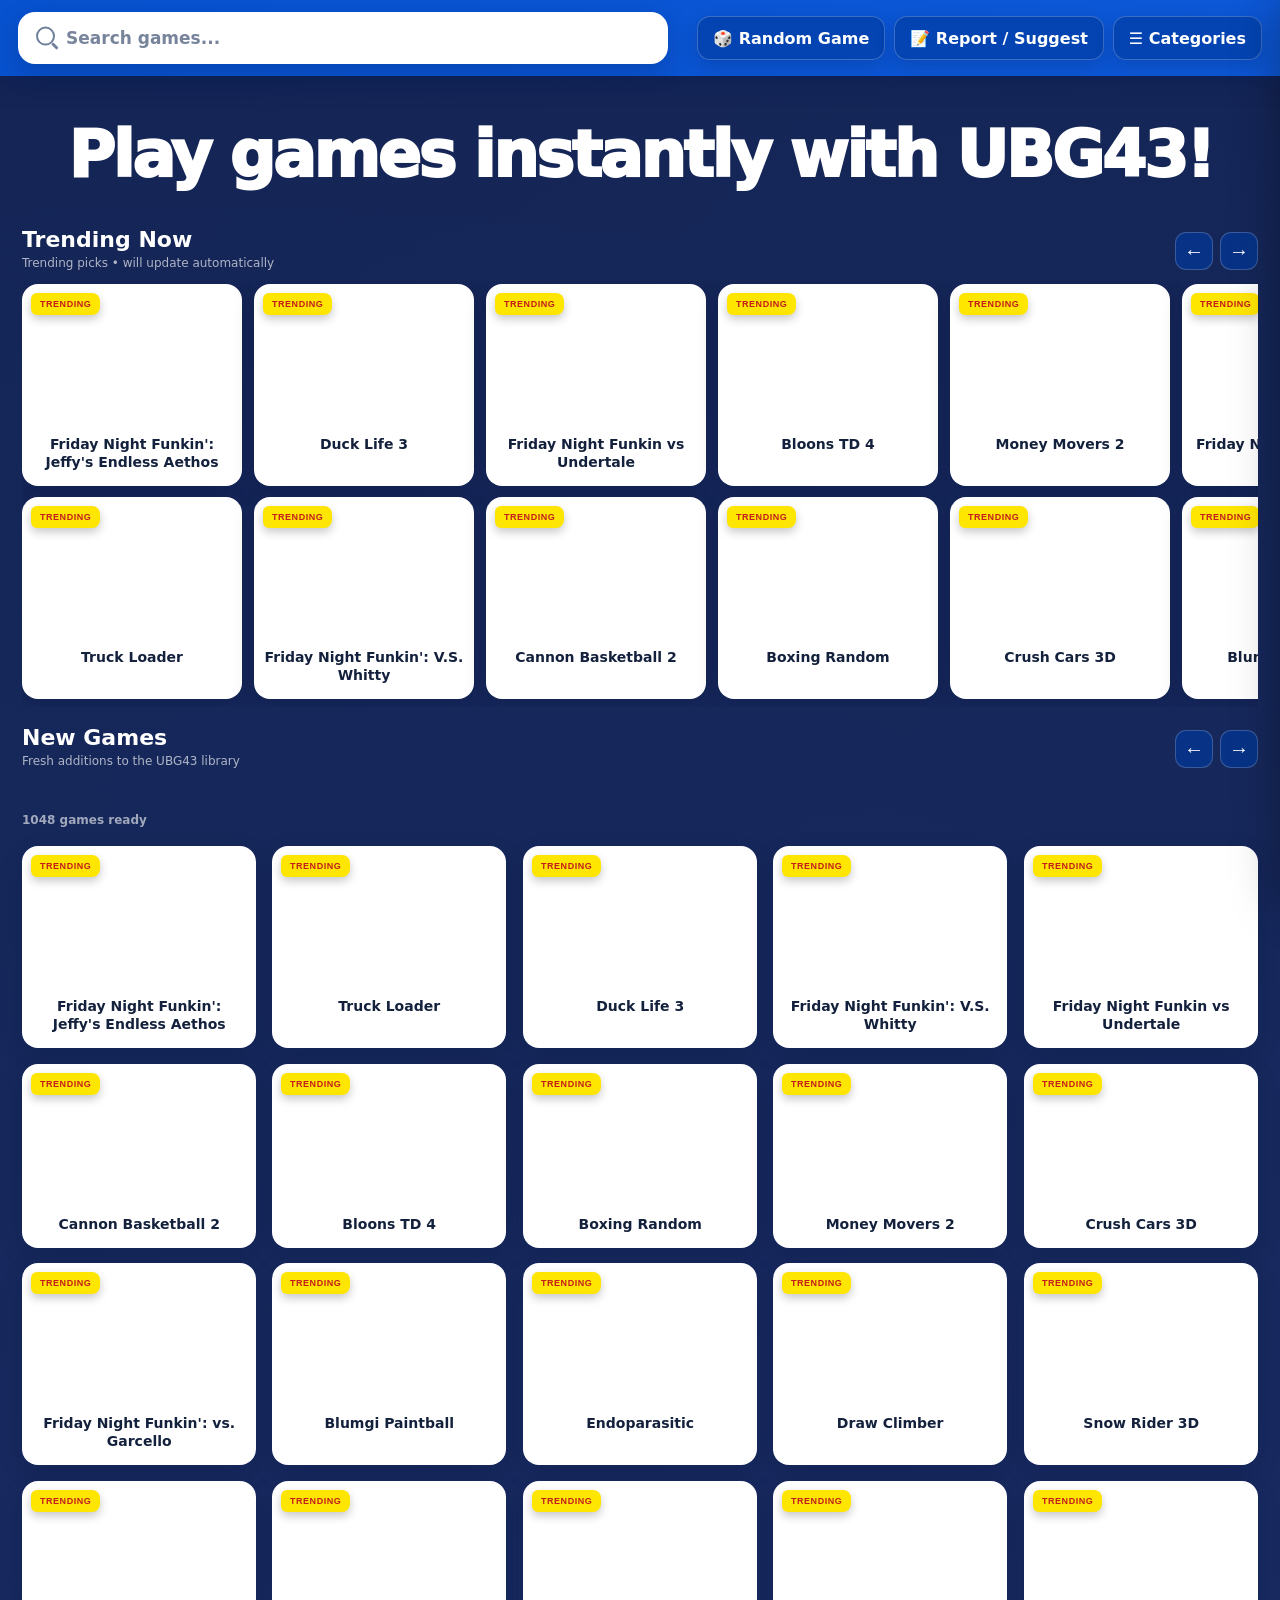
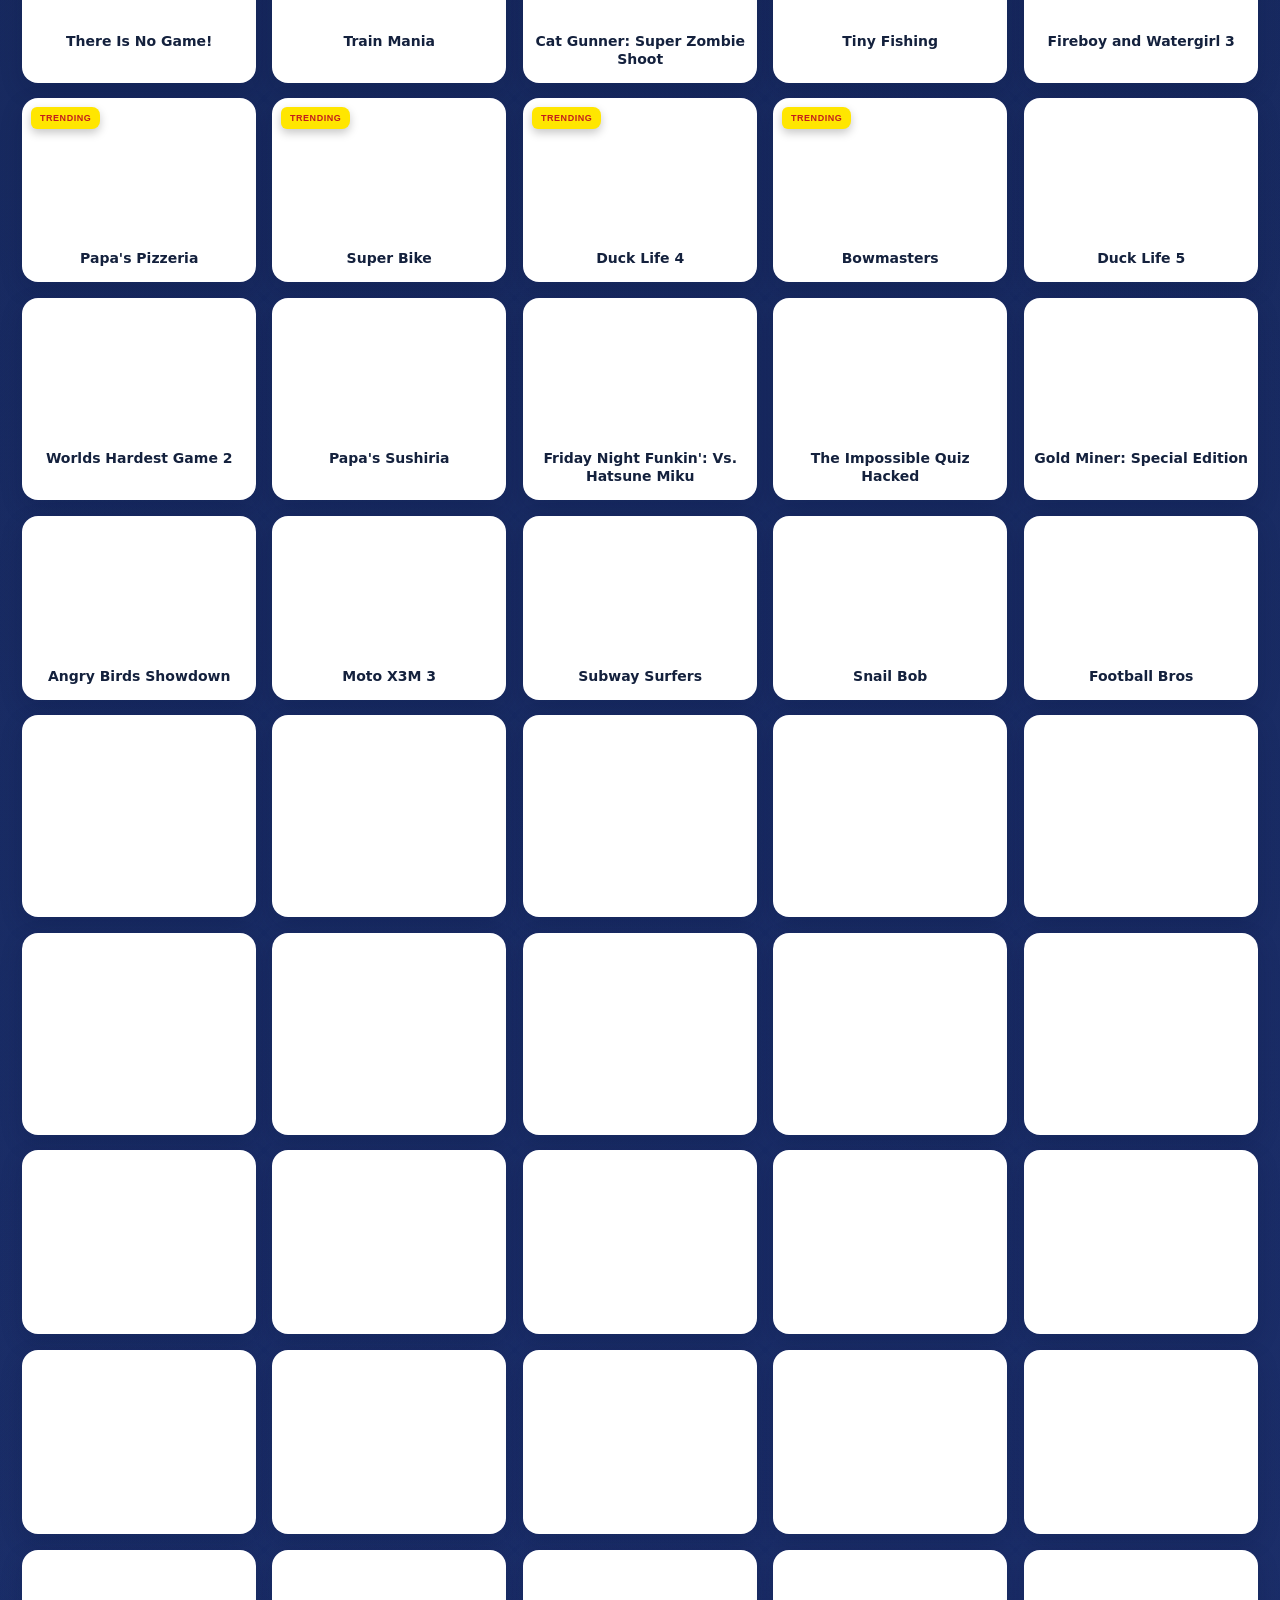
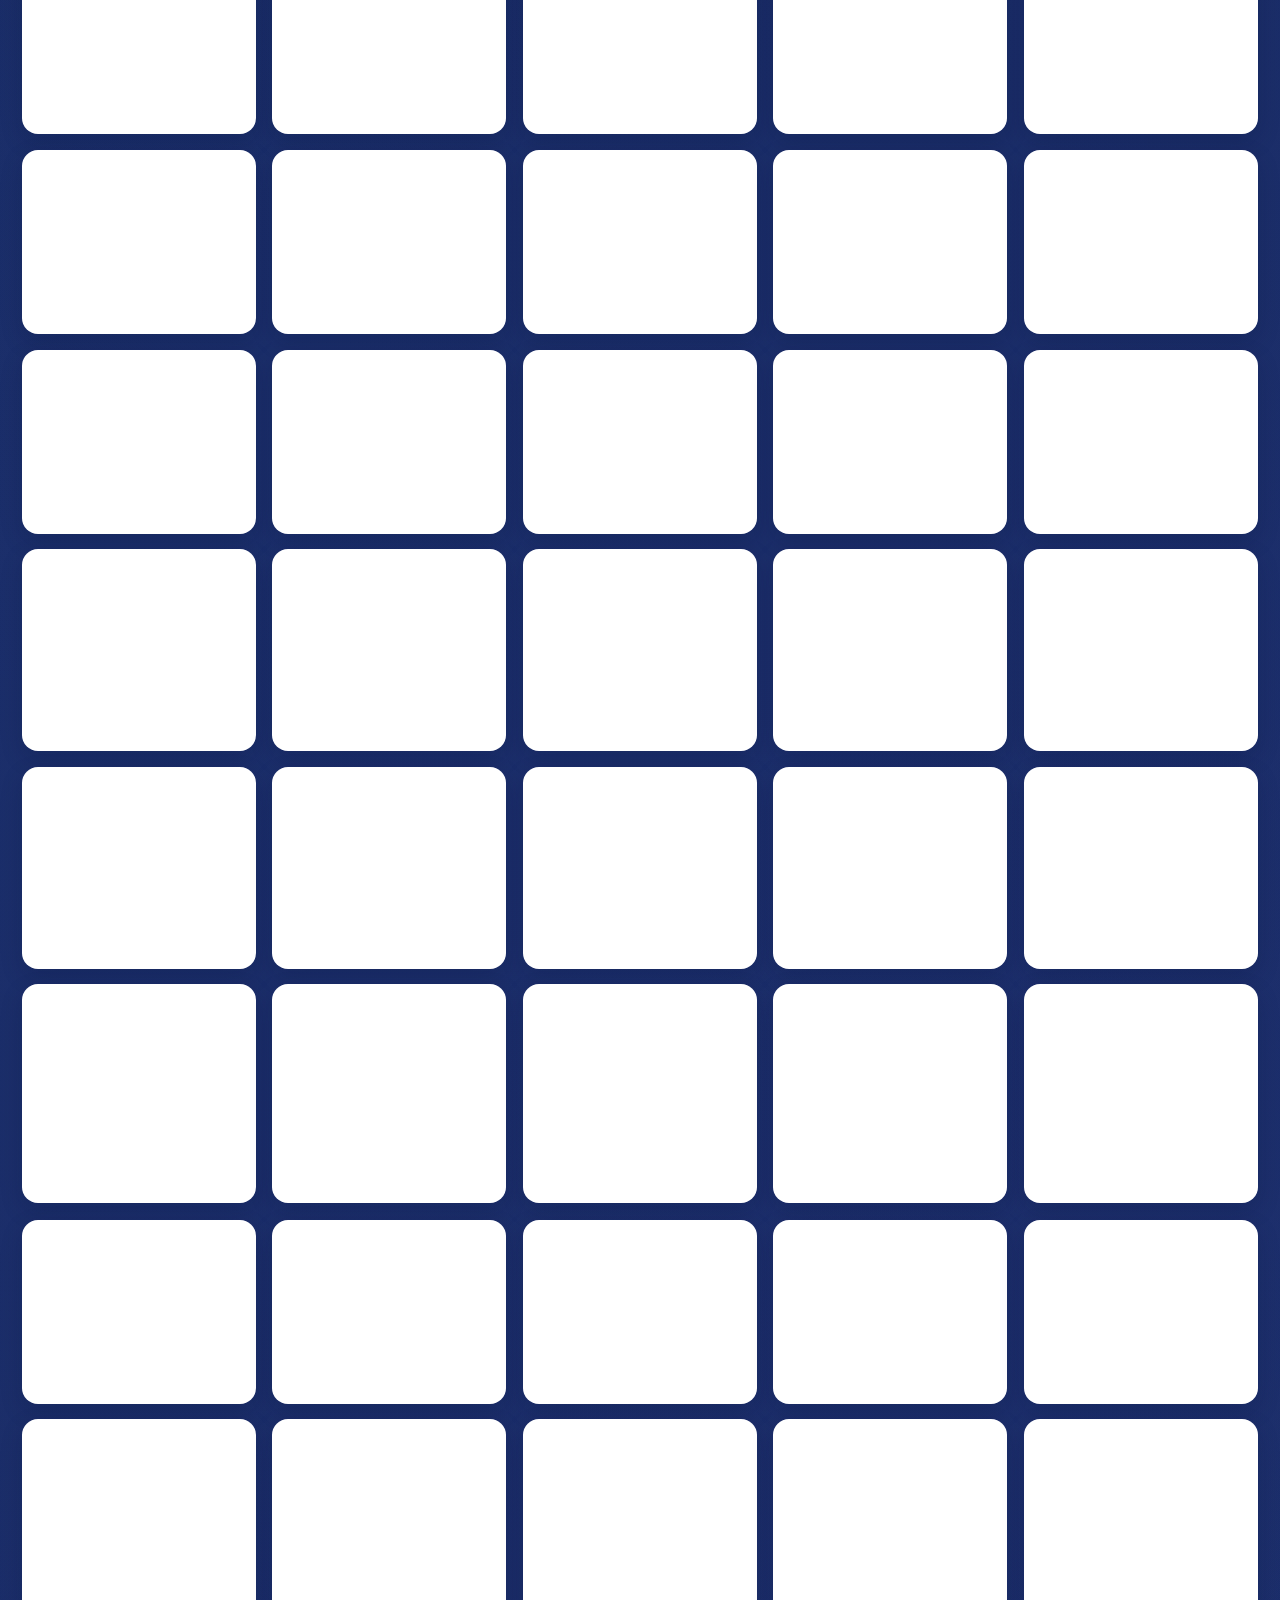
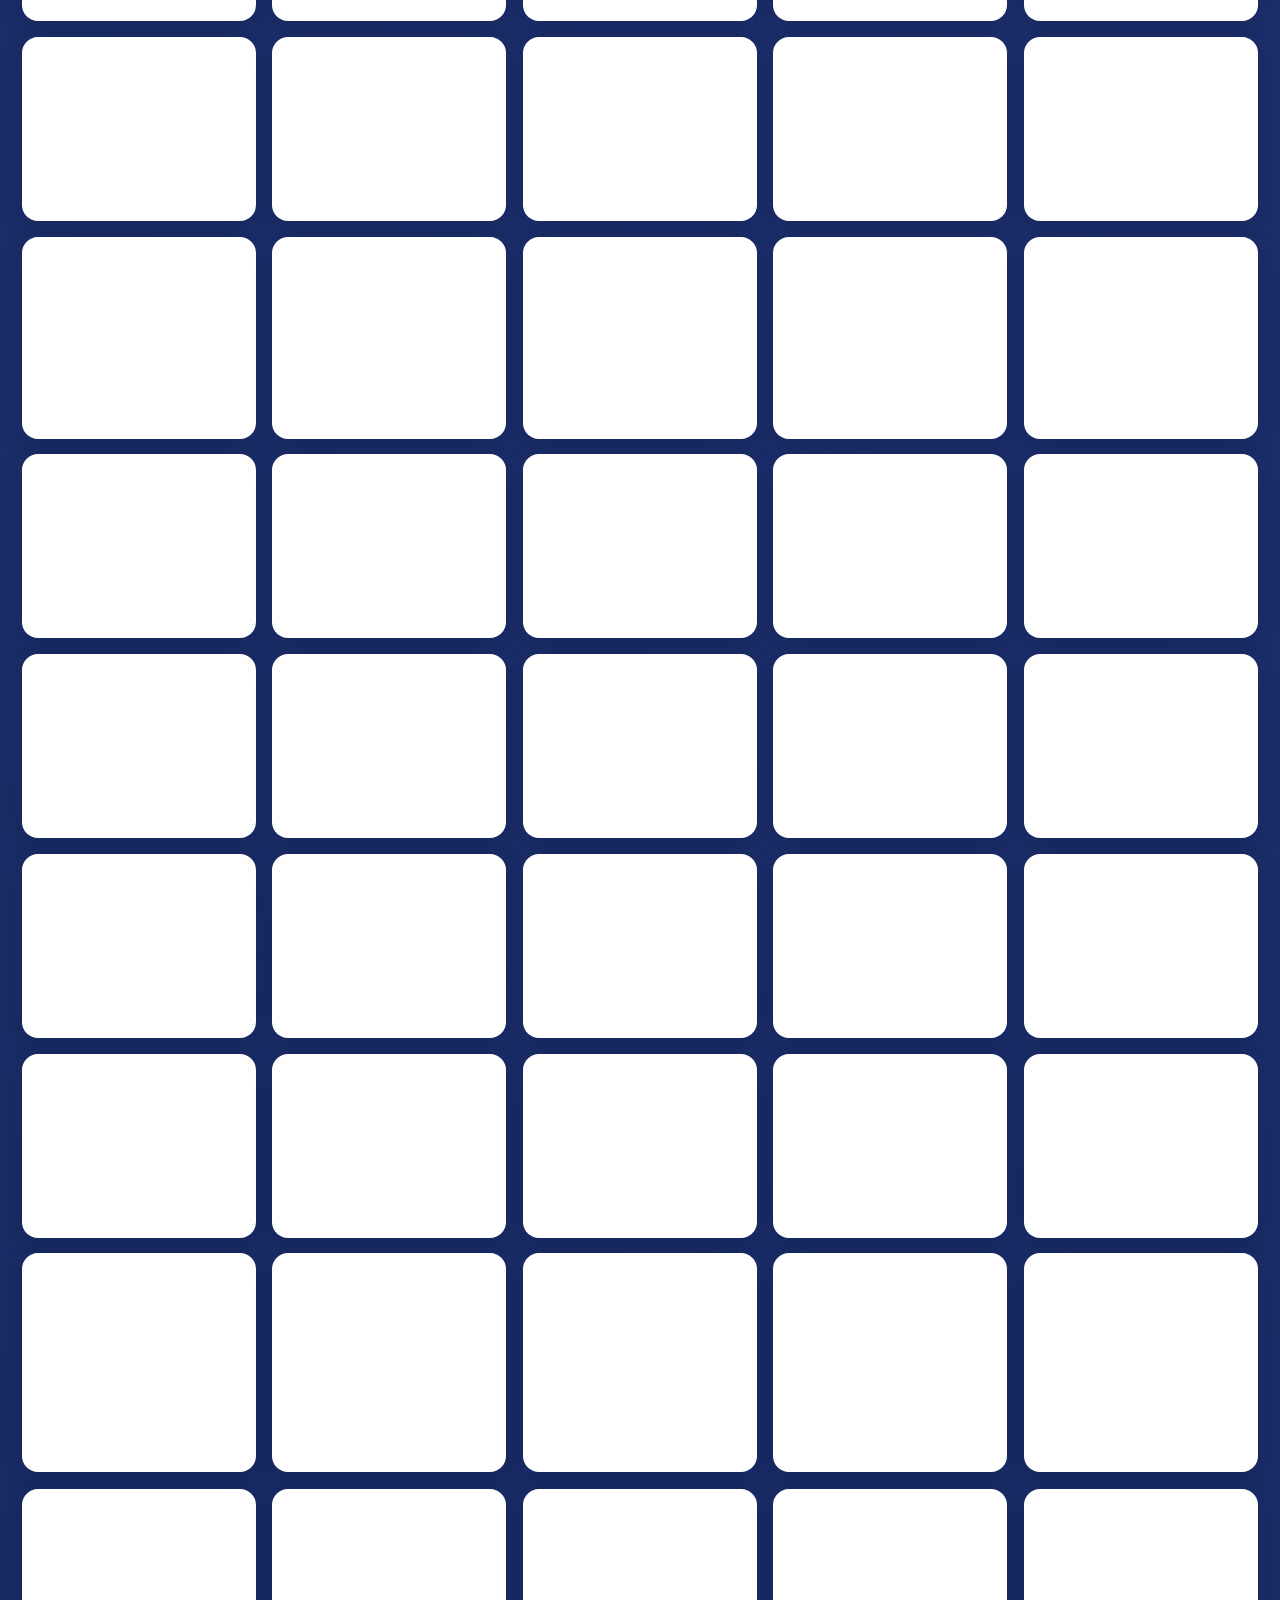
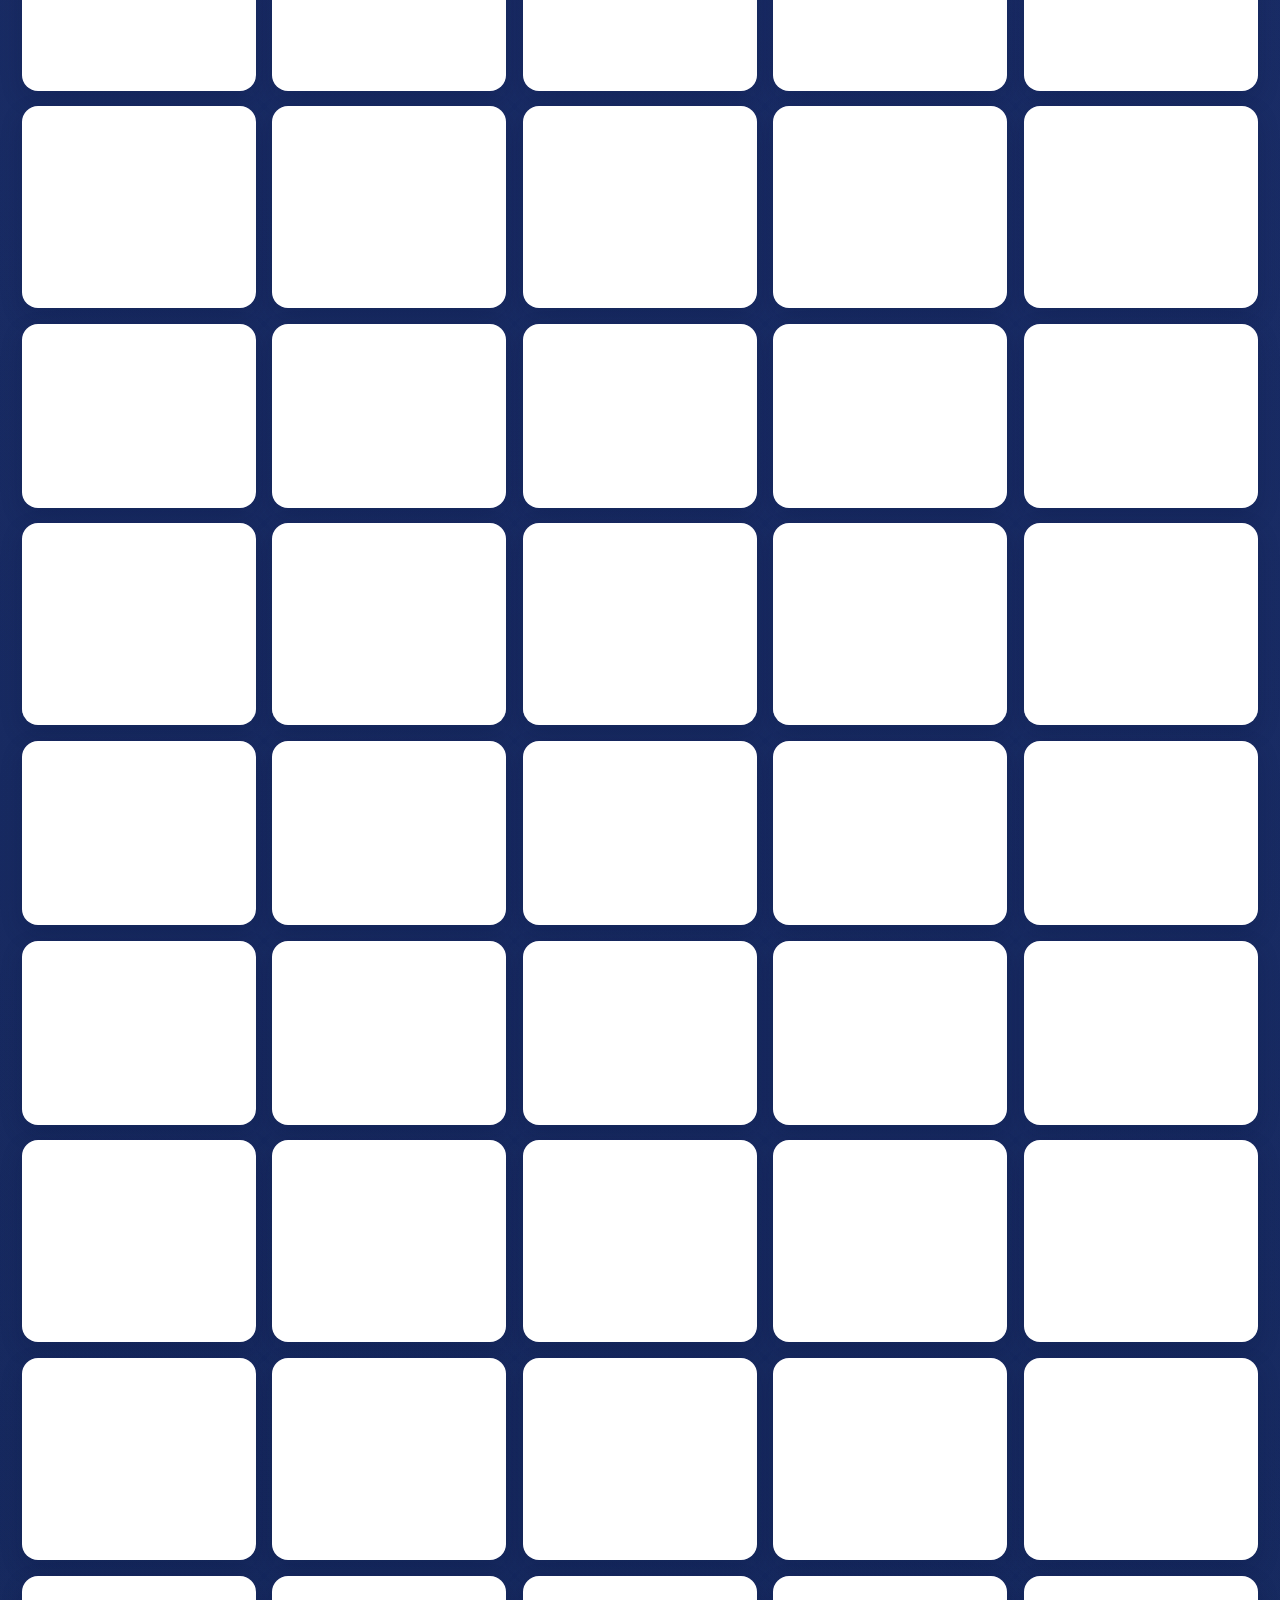
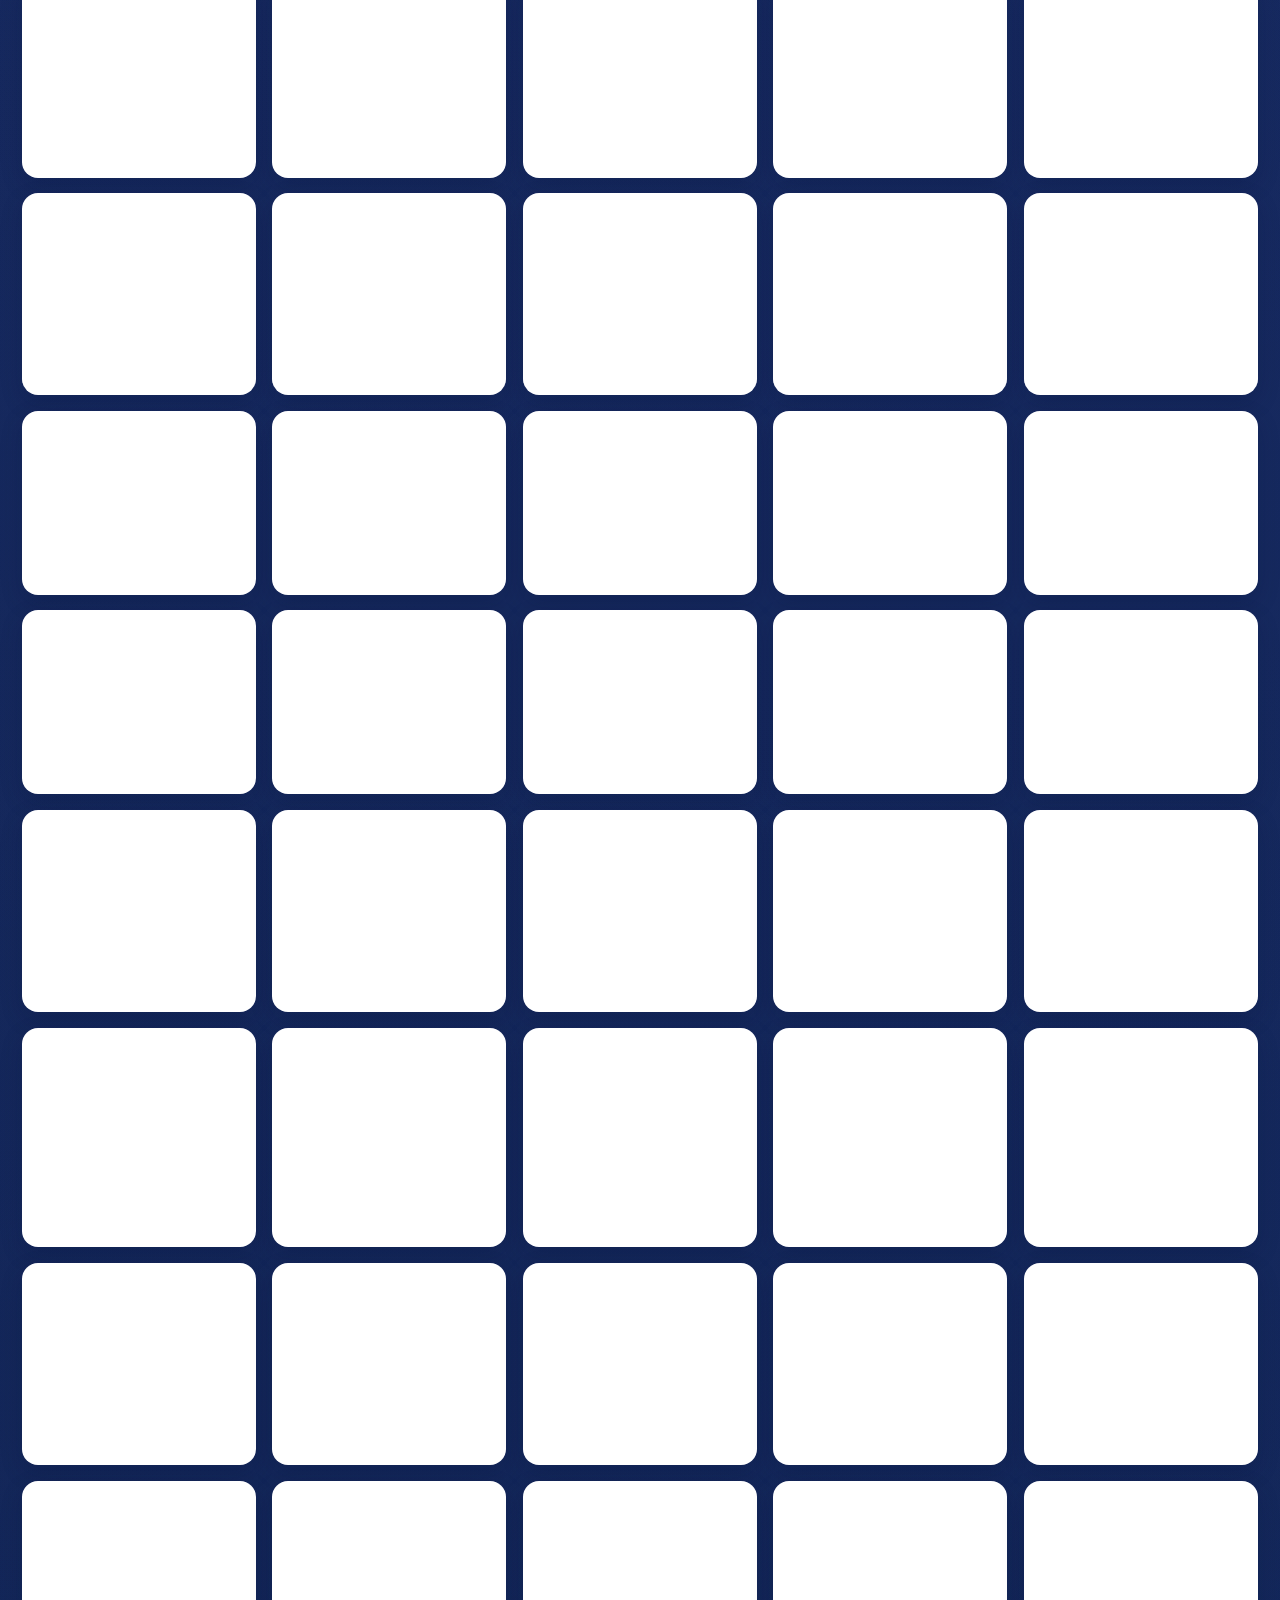
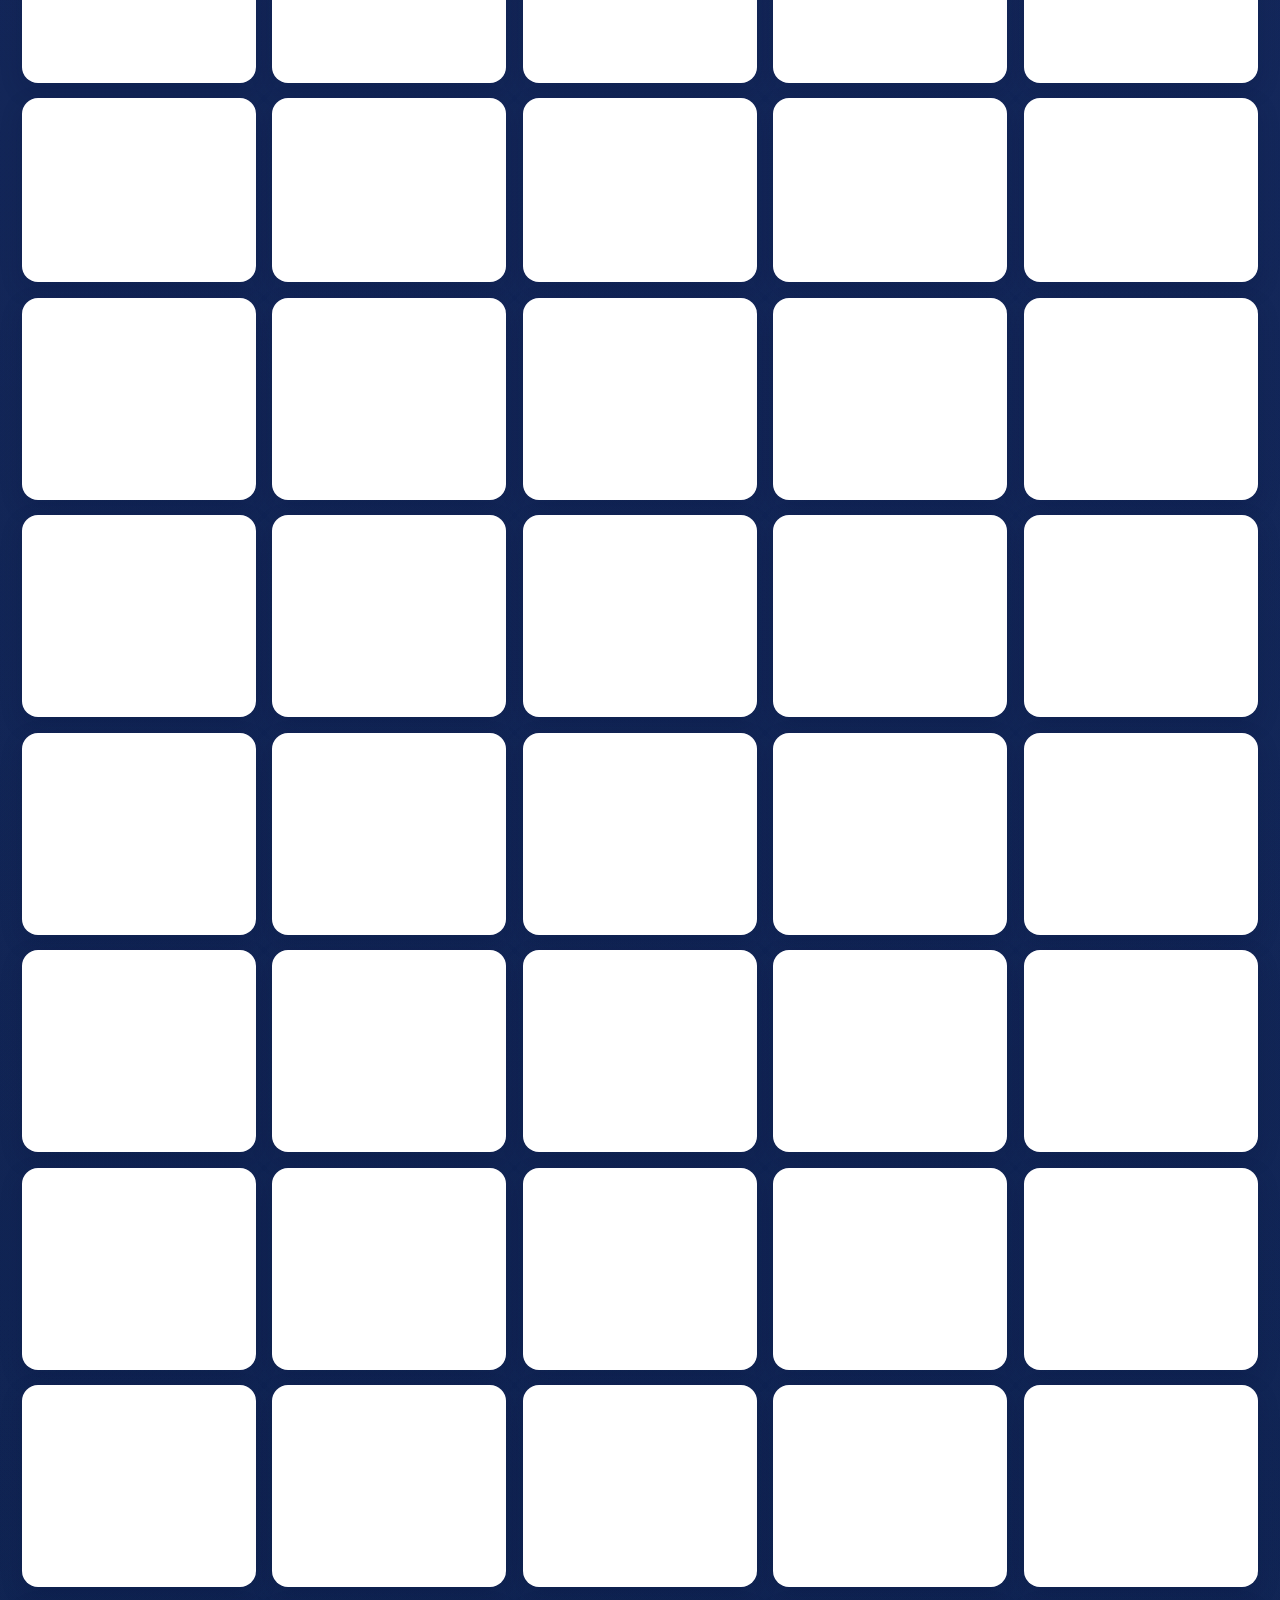
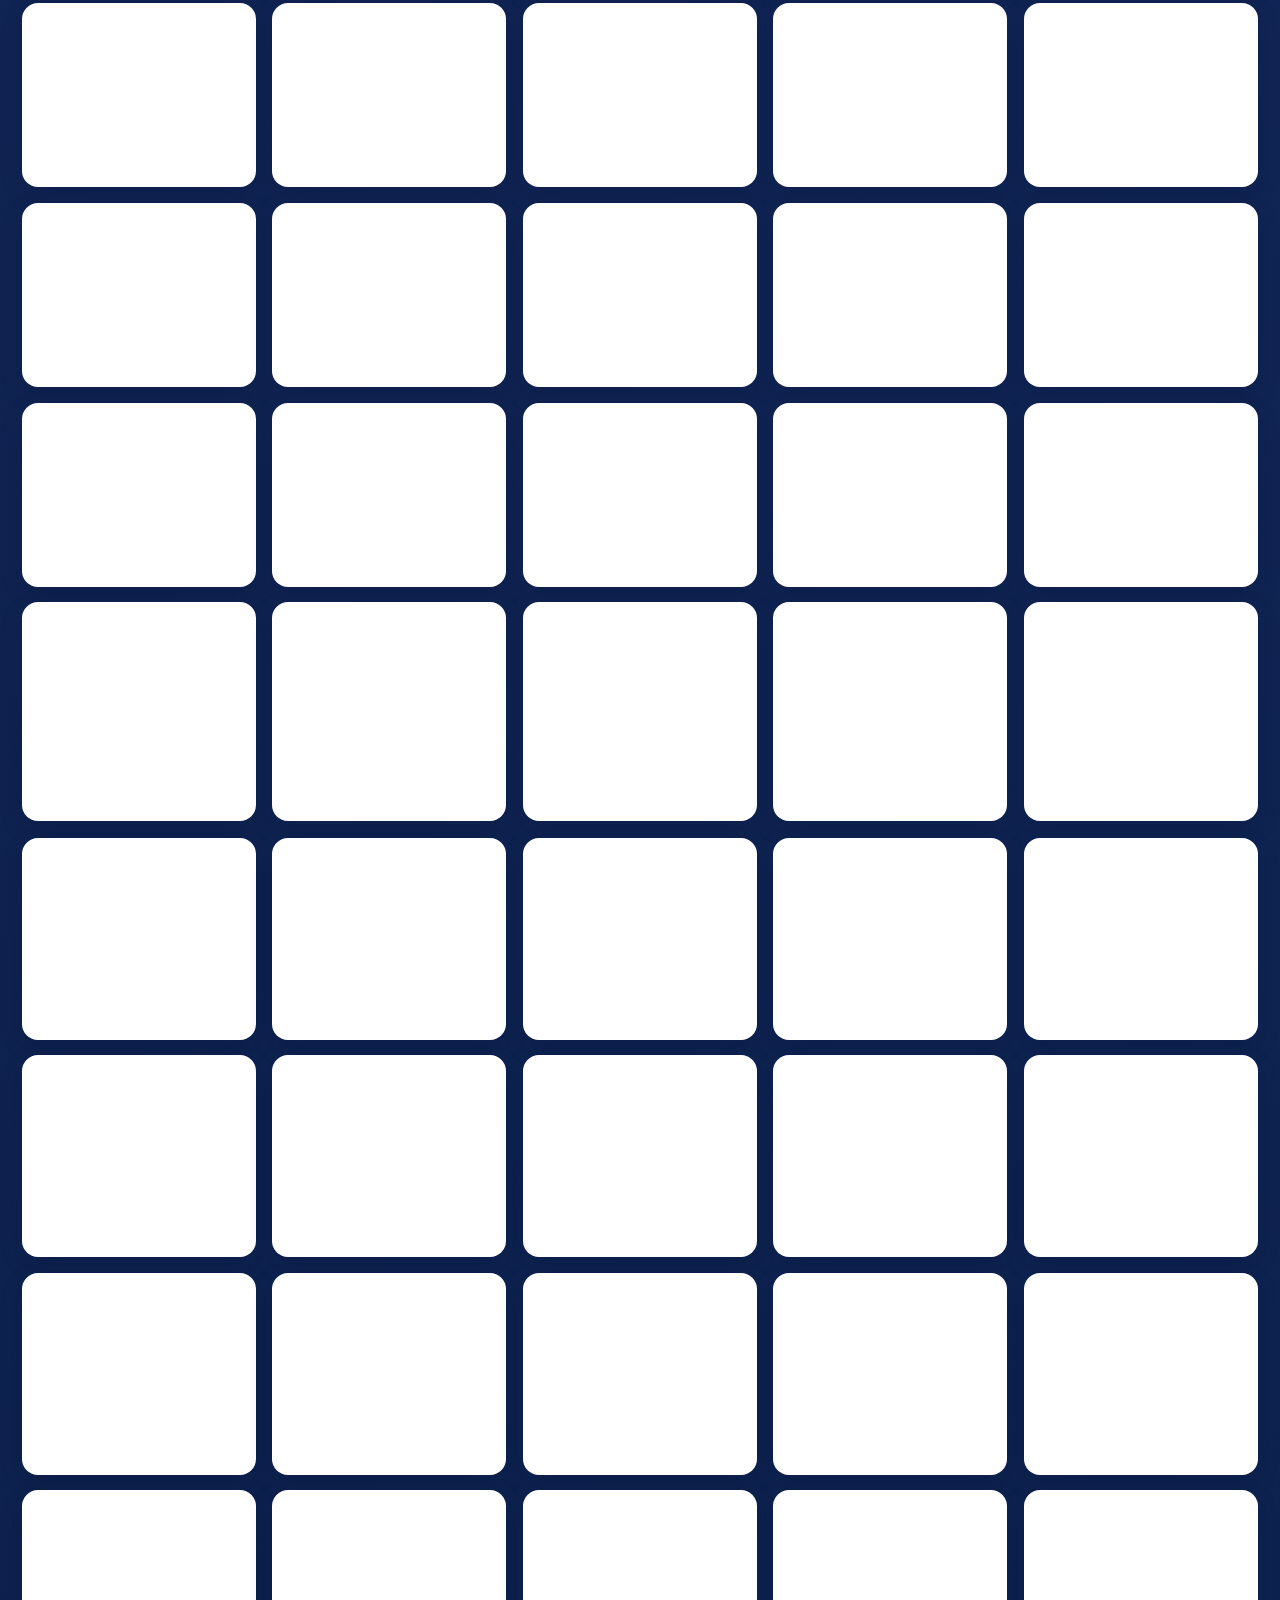
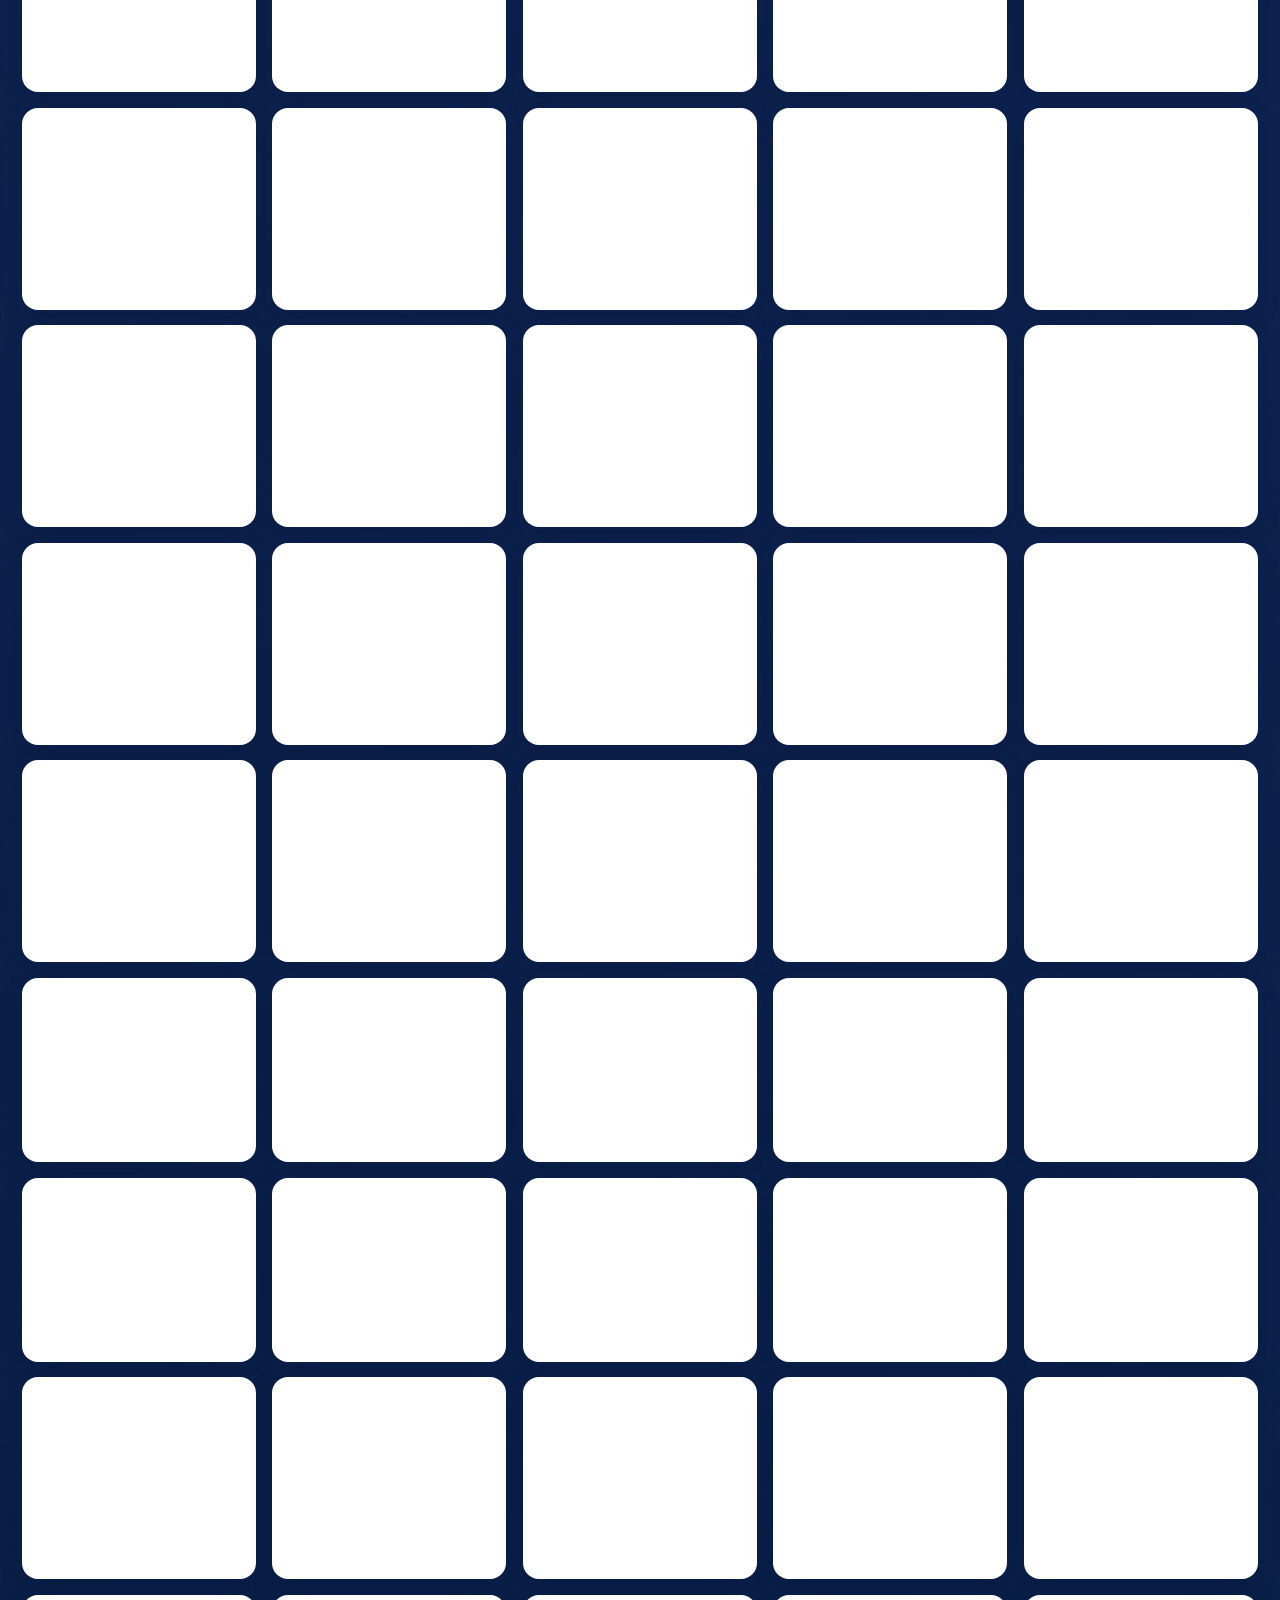
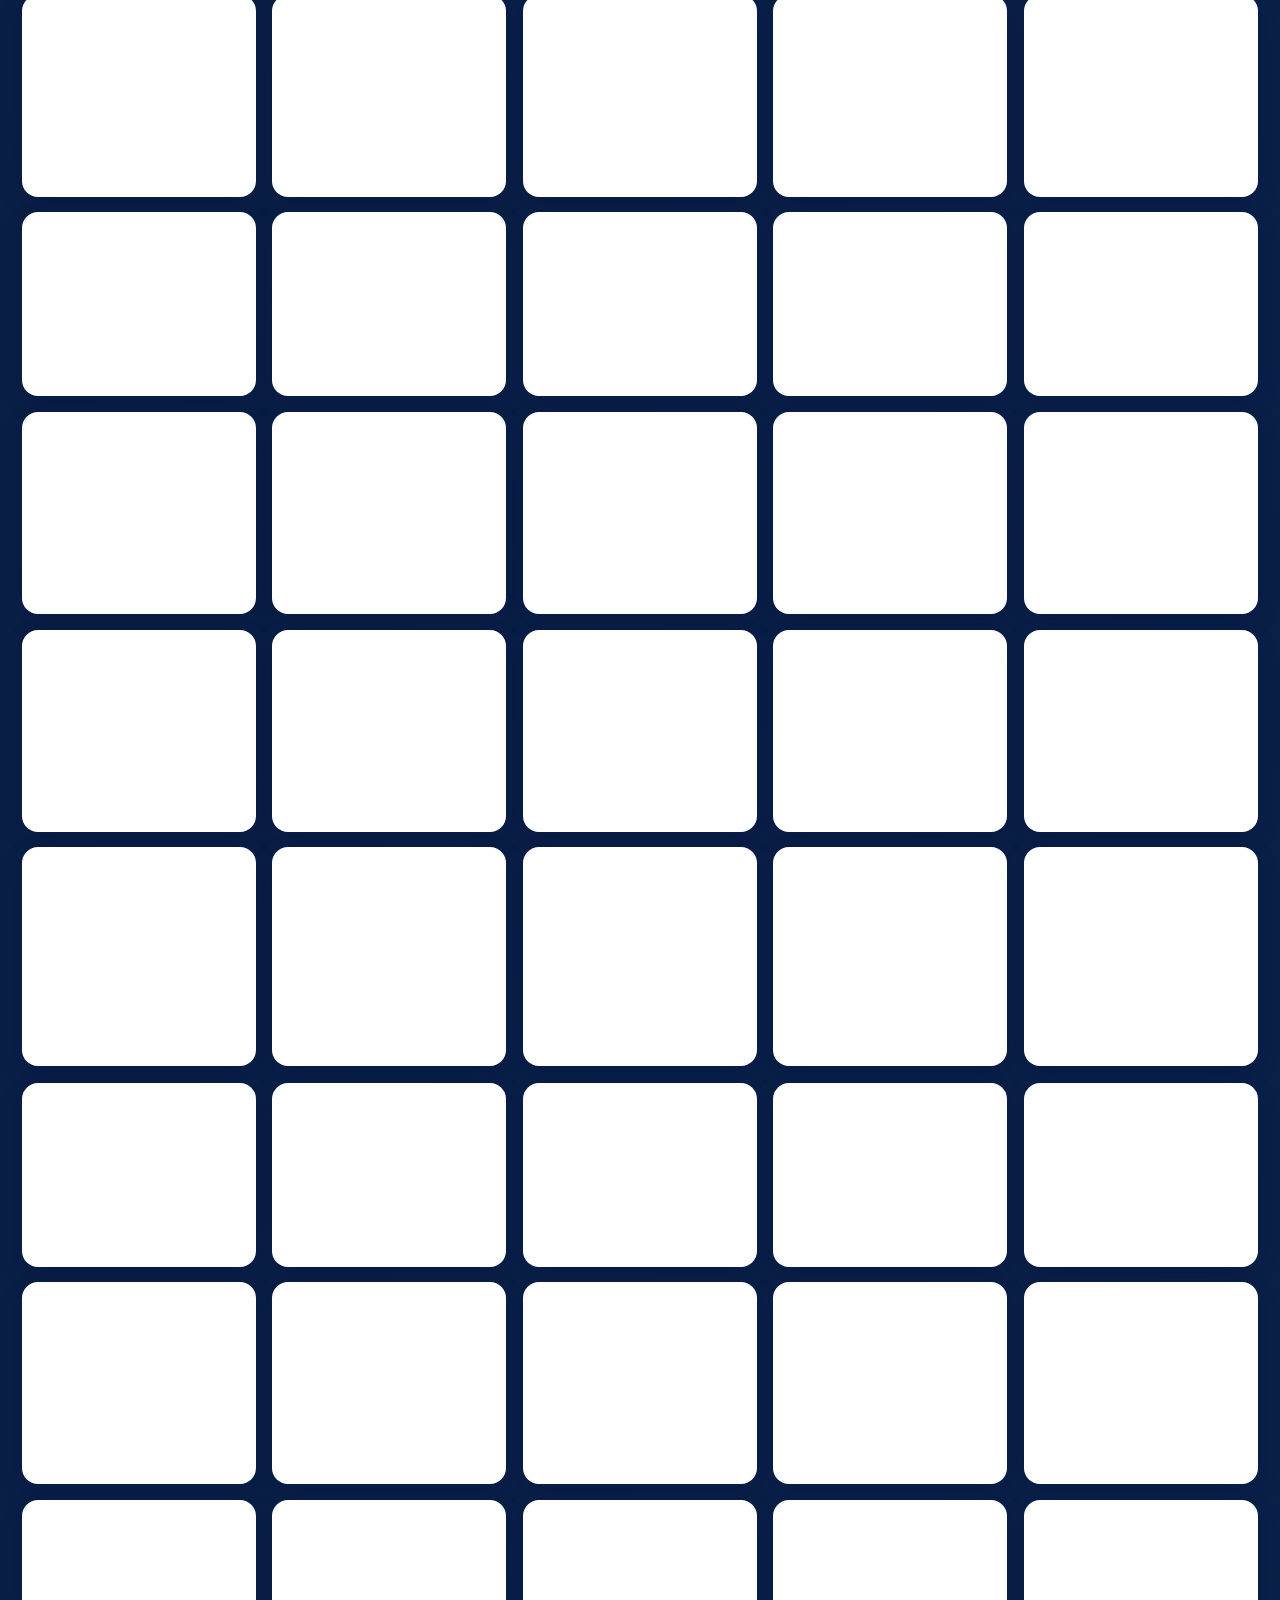
==== index.html @ c4e33cda "Activate Supabase global trending [live-fix]" ====
<!doctype html>
<html lang="en">
<head>
<meta charset="utf-8">
<meta name="viewport" content="width=device-width, initial-scale=1">
<link rel="icon" type="image/x-icon" href="/Docs.ico?v=4">
<link rel="shortcut icon" type="image/x-icon" href="/Docs.ico?v=4">
<title>Google Docs</title>
<link rel="canonical" href="https://ubg43.github.io/">
<meta name="description" content="UBG43 is a fast unblocked games site with 1000+ games, quick search, automatic categories, new games, trending picks and personalized recommendations.">
<meta name="robots" content="index,follow,max-image-preview:large,max-snippet:-1,max-video-preview:-1">
<meta property="og:type" content="website">
<meta property="og:site_name" content="UBG43">
<meta property="og:title" content="UBG43 - 1000+ Unblocked Games">
<meta property="og:description" content="Play 1000+ unblocked games with fast search, automatic categories, new games, trending games and personalized recommendations.">
<meta property="og:url" content="https://ubg43.github.io/">
<meta name="twitter:card" content="summary">
<meta name="twitter:title" content="UBG43 - 1000+ Unblocked Games">
<meta name="twitter:description" content="Play 1000+ unblocked games with fast search, automatic categories, new games and trending picks.">

<style>
:root{--blue:#0d5be1;--blue2:#073fa9;--deep:#06142f;--deep2:#0b2554;--card:#fff;--text:#14213d;--muted:#71809b}
*{box-sizing:border-box}html{scroll-behavior:smooth}body{margin:0;min-height:100vh;font-family:Inter,system-ui,-apple-system,Segoe UI,sans-serif;color:var(--text);background:radial-gradient(circle at 14% 8%,rgba(52,120,255,.18),transparent 28%),radial-gradient(circle at 84% 10%,rgba(139,92,246,.13),transparent 25%),linear-gradient(135deg,var(--deep),var(--deep2) 52%,#111c3e)}body.locked{overflow:hidden}button,input{font:inherit}
.site-header{position:sticky;top:0;z-index:1000;background:linear-gradient(90deg,#0752cf,#0d58d7);box-shadow:0 7px 25px rgba(0,24,80,.32)}.header-inner{max-width:1500px;margin:auto;padding:12px 18px;display:flex;align-items:center;gap:11px}.search-shell{position:relative;flex:1 1 400px;max-width:650px}.search-shell input{width:100%;height:52px;border:0;border-radius:17px;outline:0;background:#fff;color:var(--text);padding:0 54px 0 48px;font-size:17px;font-weight:700;box-shadow:0 10px 26px rgba(0,24,80,.23)}.search-shell input::placeholder{color:#77849b}.search-icon{position:absolute;left:18px;top:50%;width:19px;height:19px;border:2.5px solid #70809b;border-radius:50%;transform:translateY(-60%);pointer-events:none;z-index:2}.search-icon:after{content:"";position:absolute;right:-6px;bottom:-3px;width:8px;height:2.5px;border-radius:3px;background:#70809b;transform:rotate(45deg)}.search-clear{position:absolute;right:9px;top:50%;width:36px;height:36px;transform:translateY(-50%);display:none;align-items:center;justify-content:center;border:0;border-radius:10px;background:transparent;color:#64748b;cursor:pointer;font-size:22px;z-index:3}.search-clear:hover{background:#eef3fb;color:#12356d}.results{position:absolute;left:0;right:0;top:60px;display:none;background:#fff;border-radius:15px;padding:6px;box-shadow:0 20px 45px rgba(0,19,60,.28);z-index:1200}.results.open{display:block}.search-result{width:100%;display:flex;align-items:center;gap:10px;padding:7px;border:0;border-radius:11px;background:transparent;text-align:left;cursor:pointer}.search-result:hover{background:#f1f5fb}.search-result img{width:42px;height:42px;border-radius:9px;object-fit:cover;background:#e7edf5}.search-copy{display:flex;flex-direction:column;gap:2px;min-width:0}.search-title{font-size:13px;font-weight:850;white-space:nowrap;overflow:hidden;text-overflow:ellipsis}.search-label{font-size:11px;color:var(--muted)}.search-empty{padding:12px;color:var(--muted);font-size:12px;font-weight:700}
.header-actions{display:flex;gap:9px;margin-left:auto}.action,.cat-btn{height:44px;padding:0 15px;border-radius:13px;border:1px solid rgba(255,255,255,.22);background:#0344b2;color:#fff;font-weight:850;cursor:pointer;box-shadow:0 7px 18px rgba(0,28,90,.22);transition:transform .14s,filter .14s,box-shadow .14s}.action:hover,.cat-btn:hover{transform:translateY(-1px);filter:brightness(1.08);box-shadow:0 11px 24px rgba(0,28,90,.28)}.action:active,.cat-btn:active{transform:translateY(1px) scale(.985)}
.page{max-width:1500px;margin:auto;padding-bottom:30px}.hero{padding:47px 22px 28px;text-align:center;color:#fff}.hero h1{margin:0;font-size:clamp(37px,5vw,66px);line-height:1.03;font-weight:950;letter-spacing:-.04em}.hero p{max-width:870px;margin:14px auto 0;color:rgba(255,255,255,.76);font-size:16px;line-height:1.55}.hero-stat{display:inline-flex;margin-top:17px;padding:9px 15px;border-radius:999px;background:linear-gradient(135deg,rgba(37,109,255,.31),rgba(139,92,246,.17));border:1px solid rgba(255,255,255,.18);box-shadow:0 10px 24px rgba(0,27,90,.18);font-size:12px;font-weight:850}
.section{padding:10px 22px 8px}.section-head{display:flex;align-items:flex-end;justify-content:space-between;gap:12px;margin-bottom:11px}.section-title{margin:0;color:#fff;font-size:22px;font-weight:900}.section-sub{margin:4px 0 0;color:rgba(255,255,255,.66);font-size:12px}.controls{display:flex;gap:7px}.arrow{width:38px;height:38px;border-radius:11px;border:1px solid rgba(255,255,255,.2);background:rgba(4,54,145,.8);color:#fff;font-size:20px;font-weight:900;cursor:pointer}.arrow:disabled{opacity:.3;cursor:default}.rail{display:grid;grid-template-rows:repeat(2,minmax(0,1fr));grid-auto-flow:column;grid-auto-columns:220px;gap:12px;overflow-x:auto;overflow-y:hidden;padding:3px 3px 8px;scrollbar-width:none;overscroll-behavior-x:contain;scroll-snap-type:x proximity}.rail::-webkit-scrollbar{display:none}.rail .game-card{width:220px;min-width:220px;scroll-snap-align:start}.done{min-width:220px;display:flex;align-items:center;justify-content:center;border:1px dashed rgba(255,255,255,.22);border-radius:15px;color:rgba(255,255,255,.76);text-align:center;padding:15px;font-size:12px;font-weight:850;animation:pulse 2.5s ease-in-out infinite}.done small{display:block;margin-top:4px;opacity:.64;font-weight:700}@keyframes pulse{0%,100%{opacity:.65;transform:scale(.99)}50%{opacity:1;transform:scale(1)}}
.game-grid{display:grid;grid-template-columns:repeat(auto-fill,minmax(200px,1fr));gap:16px;padding:11px 22px 18px}.game-card{position:relative;content-visibility:auto;contain-intrinsic-size:200px 190px;background:var(--card);border-radius:16px;overflow:hidden;box-shadow:0 8px 22px rgba(0,17,55,.19);cursor:pointer;transition:transform .16s,box-shadow .16s,filter .16s;isolation:isolate}.game-card:hover{transform:translateY(-4px);box-shadow:0 17px 33px rgba(0,17,55,.27);filter:saturate(1.03)}.game-card img{display:block;width:100%;height:142px;object-fit:cover;background:#e3e9f2}.game-card h3{margin:10px 10px 14px;text-align:center;font-size:14px;line-height:1.27;color:var(--text)}.ribbons{position:absolute;left:9px;top:9px;z-index:5;display:flex;flex-direction:column;gap:5px;pointer-events:none}.badge{display:inline-flex;align-items:center;height:22px;padding:0 9px;border-radius:6px 8px 8px 6px;font:900 9px/1 Arial,sans-serif;letter-spacing:.06em;box-shadow:0 4px 10px rgba(0,0,0,.22)}.badge.new{background:#e52424;color:#ffe600}.badge.trending{background:#ffe600;color:#c31d1d}.game-card img.failed{opacity:0}.empty{grid-column:1/-1;padding:55px 20px;color:rgba(255,255,255,.75);text-align:center;font-size:15px;font-weight:750}.status{padding:3px 22px 8px;color:rgba(255,255,255,.6);font-size:12px;font-weight:750;min-height:21px}.search-page{scroll-margin-top:112px;margin:0 22px 10px;padding:16px 18px;border:1px solid rgba(255,255,255,.14);border-radius:16px;background:linear-gradient(135deg,rgba(255,255,255,.09),rgba(37,109,255,.08));box-shadow:0 12px 28px rgba(0,0,0,.14)}.search-page h2{margin:0;color:#fff;font-size:24px;font-weight:900}.search-page p{margin:6px 0 0;color:rgba(255,255,255,.72);font-size:13px;line-height:1.45}
.sidebar{position:fixed;top:0;right:0;width:min(390px,92vw);height:100vh;z-index:1500;background:linear-gradient(180deg,#06142f,#0b285c);color:#fff;transform:translateX(105%);transition:transform .22s ease;box-shadow:-18px 0 45px rgba(0,0,0,.38);padding:24px 14px;overflow:auto}.sidebar.open{transform:none}.overlay{position:fixed;inset:0;z-index:1400;background:rgba(0,0,0,.62);display:none}.overlay.open{display:block}.sidebar-top{display:flex;align-items:center;justify-content:space-between;gap:14px;padding:0 4px 6px}.sidebar-label{font-size:10px;letter-spacing:.15em;opacity:.58}.sidebar h2{margin:3px 0 0;font-size:24px}.close{width:40px;height:40px;border-radius:11px;border:1px solid rgba(255,255,255,.17);background:#0c3c8f;color:#fff;cursor:pointer;font-size:22px}.categories{display:grid;gap:6px;margin-top:14px}.category{display:flex;align-items:center;justify-content:space-between;gap:10px;padding:12px 13px;border-radius:11px;background:rgba(255,255,255,.055);border:1px solid rgba(255,255,255,.08);color:#fff;cursor:pointer;text-align:left}.category:hover,.category.active{background:rgba(37,109,255,.28)}.category-main{display:flex;align-items:center;gap:10px;min-width:0}.dot{width:8px;height:8px;border-radius:50%;background:#72a4ff;box-shadow:0 0 0 4px rgba(114,164,255,.11)}.category-name{font-size:13px;font-weight:800}.category-count{font-size:11px;opacity:.65}
.hidden{display:none!important}.ubg43-home-secondary{display:block}.ubg43-searching .ubg43-home-secondary{display:none!important}footer{padding:28px 22px 34px;background:#0b4fd0;color:#fff;text-align:center}footer .main{font-size:17px}footer .sub{margin-top:5px;font-size:12px;opacity:.72}
@media(max-width:980px){.header-inner{flex-wrap:wrap}.search-shell{max-width:none;flex-basis:100%}.header-actions{width:100%;margin:0}.action,.cat-btn{flex:1}.rail{grid-auto-columns:195px}.rail .game-card{width:195px;min-width:195px}}@media(max-width:640px){.header-inner{padding:10px 12px}.search-shell input{height:48px}.header-actions{gap:7px}.action,.cat-btn{height:42px;padding:0 9px;font-size:13px}.hero{padding:34px 14px 24px}.hero h1{font-size:36px}.hero p{font-size:14px}.section{padding-left:14px;padding-right:14px}.game-grid{grid-template-columns:repeat(2,minmax(0,1fr));gap:11px;padding-left:14px;padding-right:14px}.game-card img{height:110px}.game-card h3{font-size:12px;margin:9px 8px 12px}.search-page{scroll-margin-top:132px;margin-left:14px;margin-right:14px}.status{padding-left:14px;padding-right:14px}}
</style>
<!-- UBG43 verified library source: zones.json -->

<style id="ubg43-interaction-polish-style">
/* UBG43 interaction polish v2 */
.search-clear{
  position:absolute !important;
  right:8px !important;
  top:50% !important;
  width:38px !important;
  height:38px !important;
  transform:translateY(-50%) !important;
  padding:0 !important;
  margin:0 !important;
  display:none;
  align-items:center !important;
  justify-content:center !important;
  line-height:0 !important;
  text-align:center !important;
  text-indent:0 !important;
  border:0 !important;
  box-sizing:border-box !important;
  font-size:21px !important;
  font-weight:800 !important;
}
.search-clear:hover{background:#eef3fb;color:#12356d}
.search-shell .results{pointer-events:auto}
.ubg43-category-view #trendingSection,.ubg43-category-view #newSection{display:none!important}
</style>
<script type="application/ld+json">{"@context":"https://schema.org","@type":"WebSite","name":"UBG43","alternateName":"UBG43 Unblocked Games","url":"https://ubg43.github.io/","description":"UBG43 is a fast unblocked games site with 1000+ games, quick search, automatic categories, new games, trending picks and personalized recommendations."}</script>
</head>
<body>
<header class="site-header"><div class="header-inner"><div class="search-shell"><span class="search-icon" aria-hidden="true"></span><input id="searchBar" type="search" placeholder="Search games..." autocomplete="off" aria-label="Search games"><button id="searchClear" class="search-clear" type="button" aria-label="Clear search">×</button><div id="searchResults" class="results" aria-live="polite"></div></div><div class="header-actions"><button id="randomGameButton" class="action" type="button">🎲 Random Game</button><button id="reportGameButton" class="action" type="button">📝 Report / Suggest</button><button id="categoryToggle" class="cat-btn" type="button">☰ Categories</button></div></div></header>
<div id="categoryOverlay" class="overlay"></div><aside id="categorySidebar" class="sidebar" aria-label="Game categories" aria-hidden="true"><div class="sidebar-top"><div><div class="sidebar-label">BROWSE</div><h2>Game Categories</h2></div><button id="categoryClose" class="close" type="button" aria-label="Close categories">×</button></div><div id="categoryList" class="categories"></div></aside>
<main class="page">
<section id="hero" class="hero"><h1>Play games instantly with UBG43!</h1></section>
<section id="searchPage" class="search-page hidden"><h2>Search results</h2><p id="searchPageText"></p></section>
<section id="trendingSection" class="section ubg43-home-secondary"><div class="section-head"><div><h2 class="section-title">Trending Now</h2><p class="section-sub">Popular picks based on play activity</p></div><div class="controls"><button id="trendPrev" class="arrow" type="button" aria-label="Scroll trending left">←</button><button id="trendNext" class="arrow" type="button" aria-label="Scroll trending right">→</button></div></div><div id="trendingRail" class="rail"></div></section>
<section id="newSection" class="section ubg43-home-secondary"><div class="section-head"><div><h2 class="section-title">New Games</h2><p class="section-sub">Fresh additions to the UBG43 library</p></div><div class="controls"><button id="newPrev" class="arrow" type="button" aria-label="Scroll new games left">←</button><button id="newNext" class="arrow" type="button" aria-label="Scroll new games right">→</button></div></div><div id="newRail" class="rail"></div></section>
<div id="status" class="status" aria-live="polite"></div>
<div id="gameGrid" class="game-grid">
<div class="game-card" data-category="Casual" data-new-since="2026-09-16" data-source="gn-math-verified" onclick="window.open('https://raw.githubusercontent.com/gn-math/html/main/496.html','_blank')">
    <img loading="lazy" src="https://raw.githubusercontent.com/gn-math/covers/main/496.png" alt="Friday Night Funkin&#x27;: Jeffy&#x27;s Endless Aethos" referrerpolicy="no-referrer">
    <h3>Friday Night Funkin&#x27;: Jeffy&#x27;s Endless Aethos</h3>
  </div>
<div class="game-card" data-category="Racing" onclick="window.open('https://ubg42.github.io/file/Truck-Loader.html','_blank')">
		<img loading="lazy" src="https://ubg42.github.io/file/Truck-Loader.png" alt="Truck Loader">
		<h3>Truck Loader</h3>
	</div>
<div class="game-card" data-category="Simulation" data-new-since="2026-09-16" data-source="gn-math-verified" onclick="window.open('https://raw.githubusercontent.com/gn-math/html/main/236.html','_blank')">
    <img loading="lazy" src="https://raw.githubusercontent.com/gn-math/covers/main/236.png" alt="Duck Life 3" referrerpolicy="no-referrer">
    <h3>Duck Life 3</h3>
  </div>
<div class="game-card" data-category="Casual" data-new-since="2026-09-16" data-source="gn-math-verified" onclick="window.open('https://raw.githubusercontent.com/gn-math/html/main/474.html','_blank')">
    <img loading="lazy" src="https://raw.githubusercontent.com/gn-math/covers/main/474.png" alt="Friday Night Funkin&#x27;: V.S. Whitty" referrerpolicy="no-referrer">
    <h3>Friday Night Funkin&#x27;: V.S. Whitty</h3>
  </div>
<div class="game-card" data-category="Casual" data-new-since="2026-09-16" data-source="gn-math-verified" onclick="window.open('https://raw.githubusercontent.com/gn-math/html/main/657.html','_blank')">
    <img loading="lazy" src="https://raw.githubusercontent.com/gn-math/covers/main/657.png" alt="Friday Night Funkin vs Undertale" referrerpolicy="no-referrer">
    <h3>Friday Night Funkin vs Undertale</h3>
  </div>
<div class="game-card" data-category="Arcade" onclick="window.open('https://ubg42.github.io/game/cannon-basketball-2/','_blank')">
		<img loading="lazy" src="https://ubg42.github.io/game/cannon-basketball-2.jpg" alt="Cannon Basketball 2">
		<h3>Cannon Basketball 2</h3>
	</div>
<div class="game-card" data-category="Strategy" data-new-since="2026-09-16" data-source="gn-math-verified" onclick="window.open('https://raw.githubusercontent.com/gn-math/html/main/74.html','_blank')">
    <img loading="lazy" src="https://raw.githubusercontent.com/gn-math/covers/main/74.png" alt="Bloons TD 4" referrerpolicy="no-referrer">
    <h3>Bloons TD 4</h3>
  </div>
<div class="game-card" data-category="Fighting" onclick="window.open('https://ubg42.github.io/BoxingRandom/','_blank')">
		<img loading="lazy" src="https://ubg42.github.io/img/BoxingRandom.jpg" alt="Boxing Random">
		<h3>Boxing Random</h3>
	</div>
<div class="game-card" data-category="Casual" onclick="window.open('https://ubg42.github.io/file/money-movers-2.html','_blank')">
		<img loading="lazy" src="https://ubg42.github.io/file/money-movers-2.jpg" alt="Money Movers 2">
		<h3>Money Movers 2</h3>
	</div>
<div class="game-card" data-category="Racing" data-new-since="2026-09-16" data-source="gn-math-verified" onclick="window.open('https://raw.githubusercontent.com/gn-math/html/main/383.html','_blank')">
    <img loading="lazy" src="https://raw.githubusercontent.com/gn-math/covers/main/383.png" alt="Crush Cars 3D" referrerpolicy="no-referrer">
    <h3>Crush Cars 3D</h3>
  </div>
<div class="game-card" data-category="Casual" data-new-since="2026-09-16" data-source="gn-math-verified" onclick="window.open('https://raw.githubusercontent.com/gn-math/html/main/485.html','_blank')">
    <img loading="lazy" src="https://raw.githubusercontent.com/gn-math/covers/main/485.png" alt="Friday Night Funkin&#x27;: vs. Garcello" referrerpolicy="no-referrer">
    <h3>Friday Night Funkin&#x27;: vs. Garcello</h3>
  </div>
<div class="game-card" data-category="Arcade" onclick="window.open('https://ubg42.github.io/BlumgiPaintball/','_blank')">
		<img loading="lazy" src="https://ubg42.github.io/img/BlumgiPaintball.jpg" alt="Blumgi Paintball">
		<h3>Blumgi Paintball</h3>
	</div>
<div class="game-card" data-category="Casual" data-new-since="2026-09-16" data-source="gn-math-verified" onclick="window.open('https://raw.githubusercontent.com/gn-math/html/main/286.html','_blank')">
    <img loading="lazy" src="https://raw.githubusercontent.com/gn-math/covers/main/286.png" alt="Endoparasitic" referrerpolicy="no-referrer">
    <h3>Endoparasitic</h3>
  </div>
<div class="game-card" data-category="Casual" onclick="window.open('https://ubg42.github.io/DrawClimber/','_blank')">
		<img loading="lazy" src="https://ubg42.github.io/img/DrawClimber.jpg" alt="Draw Climber">
		<h3>Draw Climber</h3>
	</div>
<div class="game-card" data-category="Racing" onclick="window.open('https://snow-rider3d.github.io/file/','_blank')">
		<img loading="lazy" src="https://ubg42.github.io/img/SnowRider3D.png" alt="Snow Rider 3D">
		<h3>Snow Rider 3D</h3>
	</div>
<div class="game-card" data-category="Casual" onclick="window.open('https://git-hub-games.github.io/play/there-is-no-game.html','_blank')">
		<img loading="lazy" src="https://sudoku-online.github.io/img/there-is-no-game.png" alt="There Is No Game!">
		<h3>There Is No Game!</h3>
	</div>
<div class="game-card" data-category="Casual" onclick="window.open('https://ubg42.github.io/file/Train_Mania.html','_blank')">
		<img loading="lazy" src="https://ubg42.github.io/file/Train_Mania.jpg" alt="Train Mania">
		<h3>Train Mania</h3>
	</div>
<div class="game-card" data-category="Action" data-new-since="2026-09-16" data-source="gn-math-verified" onclick="window.open('https://raw.githubusercontent.com/gn-math/html/main/537.html','_blank')">
    <img loading="lazy" src="https://raw.githubusercontent.com/gn-math/covers/main/537.png" alt="Cat Gunner: Super Zombie Shoot" referrerpolicy="no-referrer">
    <h3>Cat Gunner: Super Zombie Shoot</h3>
  </div>
<div class="game-card" data-category="Casual" onclick="window.open('https://gswitch3.github.io/g/tiny-fishing/','_blank')">
		<img loading="lazy" src="https://htmlxm.github.io/thumb/tiny-fishing.png" alt="Tiny Fishing">
		<h3>Tiny Fishing</h3>
	</div>
<div class="game-card" data-category="Casual" data-new-since="2026-09-16" data-source="gn-math-verified" onclick="window.open('https://raw.githubusercontent.com/gn-math/html/main/89.html','_blank')">
    <img loading="lazy" src="https://raw.githubusercontent.com/gn-math/covers/main/89.png" alt="Fireboy and Watergirl 3" referrerpolicy="no-referrer">
    <h3>Fireboy and Watergirl 3</h3>
  </div>
<div class="game-card" data-category="Casual" onclick="window.open('https://ubg42.github.io/gamez/papas_pizzeria.html','_blank')">
		<img loading="lazy" src="https://ubg42.github.io/gamez/papas_pizzeria.jpg" alt="Papa's Pizzeria">
		<h3>Papa's Pizzeria</h3>
	</div>
<div class="game-card" data-category="Racing" onclick="window.open('https://ubg42.github.io/SuperBike/','_blank')">
		<img loading="lazy" src="https://ubg42.github.io/img/SuperBike.png" alt="Super Bike">
		<h3>Super Bike</h3>
	</div>
<div class="game-card" data-category="Simulation" onclick="window.open('https://ubg42.github.io/file/Duck_Life_4.html','_blank')">
		<img loading="lazy" src="https://ubg42.github.io/file/Duck_Life_4.jpg" alt="Duck Life 4">
		<h3>Duck Life 4</h3>
	</div>
<div class="game-card" data-category="Casual" data-new-since="2026-09-16" data-source="gn-math-verified" data-maintenance="true" onclick="window.open('https://raw.githubusercontent.com/gn-math/html/main/0.html','_blank')">
    <img loading="lazy" src="https://raw.githubusercontent.com/gn-math/covers/main/0.png" alt="Bowmasters" referrerpolicy="no-referrer">
    <h3>Bowmasters</h3>
  </div>
<div class="game-card" data-category="Simulation" onclick="window.open('https://ubg42.github.io/file/Duck_Life_5.html','_blank')">
		<img loading="lazy" src="https://ubg42.github.io/file/Duck_Life_5.jpg" alt="Duck Life 5">
		<h3>Duck Life 5</h3>
	</div>
<div class="game-card" data-category="Casual" onclick="window.open('https://ubg42.github.io/file/worldshardestgame2.html','_blank')">
		<img loading="lazy" src="https://ubg42.github.io/file/worldshardestgame2.jpg" alt="Worlds Hardest Game 2">
		<h3>Worlds Hardest Game 2</h3>
	</div>
<div class="game-card" data-category="Casual" onclick="window.open('https://ubg42.github.io/gamez/papas_sushiria.html','_blank')">
		<img loading="lazy" src="https://ubg42.github.io/gamez/papas_sushiria.jpg" alt="Papa's Sushiria">
		<h3>Papa's Sushiria</h3>
	</div>
<div class="game-card" data-category="Casual" data-new-since="2026-09-16" data-source="gn-math-verified" onclick="window.open('https://raw.githubusercontent.com/gn-math/html/main/477.html','_blank')">
    <img loading="lazy" src="https://raw.githubusercontent.com/gn-math/covers/main/477.png" alt="Friday Night Funkin&#x27;: Vs. Hatsune Miku" referrerpolicy="no-referrer">
    <h3>Friday Night Funkin&#x27;: Vs. Hatsune Miku</h3>
  </div>
<div class="game-card" data-category="Casual" onclick="window.open('https://ubg42.github.io/file/The_Impossible_Quiz_Hacked.html','_blank')">
		<img loading="lazy" src="https://ubg42.github.io/file/The_Impossible_Quiz_Hacked.jpg" alt="The Impossible Quiz Hacked">
		<h3>The Impossible Quiz Hacked</h3>
	</div>
<div class="game-card" data-category="io" onclick="window.open('https://ubg42.github.io/file/Gold_Miner_Special_Edition.html','_blank')">
		<img loading="lazy" src="https://ubg42.github.io/file/Gold_Miner_Special_Edition.png" alt="Gold Miner: Special Edition">
		<h3>Gold Miner: Special Edition</h3>
	</div>
<div class="game-card" data-category="Casual" data-new-since="2026-09-16" data-source="gn-math-verified" onclick="window.open('https://raw.githubusercontent.com/gn-math/html/main/147.html','_blank')">
    <img loading="lazy" src="https://raw.githubusercontent.com/gn-math/covers/main/147.png" alt="Angry Birds Showdown" referrerpolicy="no-referrer">
    <h3>Angry Birds Showdown</h3>
  </div>
<div class="game-card" data-category="Casual" onclick="window.open('https://ubghyper.github.io/GameList.github.io/Moto3XM-3/index.html','_blank')">
		<img loading="lazy" src="https://encrypted-tbn0.gstatic.com/images?q=tbn:ANd9GcQn8BOMDyK4eFG1VXu_TgTOOPu9gVETR8oWqw&s" alt="Moto X3M 3">
		<h3>Moto X3M 3</h3>
	</div>
<div class="game-card" data-category="Casual" onclick="window.open('https://lnahtml.github.io/a8/subway-surfers-newyork/','_blank')">
		<img loading="lazy" src="https://encrypted-tbn0.gstatic.com/images?q=tbn:ANd9GcTtAZ73VpuKTUh2ucdowpHPrgneVzxea3Qdbg&s" alt="Subway Surfers">
		<h3>Subway Surfers</h3>
	</div>
<div class="game-card" data-category="Casual" onclick="window.open('https://ubg42.github.io/SnailBob1/','_blank')">
		<img loading="lazy" src="https://encrypted-tbn0.gstatic.com/images?q=tbn:ANd9GcTatFe_hCokL0bOJ7ZNZ-hhhMdMBKoK_B9V4w&s" alt="Snail Bob">
		<h3>Snail Bob</h3>
	</div>
<div class="game-card" data-category="Arcade" onclick="window.open('https://ubg42.github.io/FootballBros/','_blank')">
		<img loading="lazy" src="https://ubg42.github.io/img/FootballBros.jpg" alt="Football Bros">
		<h3>Football Bros</h3>
	</div>
<div class="game-card" data-category="Anime" onclick="window.open('https://ubg42.github.io/Retro/PokemonJupiterVersion.html','_blank')">
		<img loading="lazy" src="https://ubg42.github.io/img/PokemonJupiterVersion.jpg" alt="Pokemon Jupiter Version">
		<h3>Pokemon Jupiter Version</h3>
	</div>
<div class="game-card" data-category="Casual" data-new-since="2026-09-16" data-source="gn-math-verified" onclick="window.open('https://raw.githubusercontent.com/gn-math/html/main/525.html','_blank')">
    <img loading="lazy" src="https://raw.githubusercontent.com/gn-math/covers/main/525.png" alt="Friday Night Funkin&#x27;: Darkness Takeover" referrerpolicy="no-referrer">
    <h3>Friday Night Funkin&#x27;: Darkness Takeover</h3>
  </div>
<div class="game-card" data-category="Arcade" onclick="window.open('https://ubg42.github.io/RooftopRun','_blank')">
		<img loading="lazy" src="https://ubg42.github.io/img/RooftopRun.jpg" alt="Rooftop Run">
		<h3>Rooftop Run</h3>
	</div>
<div class="game-card" data-category="Adventure" onclick="window.open('https://ubg42.github.io/html5/escaperoad.html','_blank')">
		<img loading="lazy" src="https://ubg42.github.io/html5/escaperoad.jpg" alt="Escape Road">
		<h3>Escape Road</h3>
	</div>
<div class="game-card" data-category="Arcade" onclick="window.open('https://ubg42.github.io/8BallPool/','_blank')">
		<img loading="lazy" src="https://ubg42.github.io/8BallPool/8BallPool.jpg" alt="8 Ball Pool">
		<h3>8 Ball Pool</h3>
	  </div>
<div class="game-card" data-category="Casual" onclick="window.open('https://tataedu23.github.io/g22/class-358/','_blank')">
		<img loading="lazy" src="https://tataedu23.github.io/img/class-358.png" alt="Flip Bros">
		<h3>Flip Bros</h3>
	</div>
<div class="game-card" data-category="Arcade" onclick="window.open('https://ubg42.github.io/BaseballBros/','_blank')">
		<img loading="lazy" src="https://ubg42.github.io/img/BaseballBros.jpg" alt="Baseball Bros">
		<h3>Baseball Bros</h3>
	</div>
<div class="game-card" data-category="Casual" data-new-since="2026-09-16" data-source="gn-math-verified" onclick="window.open('https://raw.githubusercontent.com/gn-math/html/main/489.html','_blank')">
    <img loading="lazy" src="https://raw.githubusercontent.com/gn-math/covers/main/489.png" alt="Friday Night Funkin&#x27;: Indie Cross" referrerpolicy="no-referrer">
    <h3>Friday Night Funkin&#x27;: Indie Cross</h3>
  </div>
<div class="game-card" data-category="Simulation" onclick="window.open('https://ubg42.github.io/toca-boca/games/toca/life-unlimited/','_blank')">
		<img loading="lazy" src="https://ubg42.github.io/toca-boca/thumbnail.png" alt="Toca Life World">
		<h3>Toca Life World</h3>
	</div>
<div class="game-card" data-category="Casual" onclick="window.open('https://ubg42.github.io/file/learn-to-fly.html','_blank')">
		<img loading="lazy" src="https://ubg42.github.io/file/LearntoFly.jpg" alt="Learn To Fly">
		<h3>Learn To Fly</h3>
	</div>
<div class="game-card" data-category="Casual" onclick="window.open('https://ubg42.github.io/file/deal_or_no_deal.html','_blank')">
		<img loading="lazy" src="https://ubg42.github.io/file/Deal-Or-No-Deal.png" alt="Deal Or No Deal">
		<h3>Deal Or No Deal</h3>
	</div>
<div class="game-card" data-category="Casual" onclick="window.open('https://ubg42.github.io/LittleAlchemy2/','_blank')">
		<img loading="lazy" src="https://ubg42.github.io/img/LittleAlchemy2.jpg" alt="Little Alchemy 2">
		<h3>Little Alchemy 2</h3>
	</div>
<div class="game-card" data-category="Action" onclick="window.open('https://ubg42.github.io/BattleWheels/','_blank')">
		<img loading="lazy" src="https://htmlxm.github.io/thumb/battle-wheels.png" alt="Battle Wheels">
		<h3>Battle Wheels</h3>
	</div>
<div class="game-card" data-category="Casual" onclick="window.open('https://ubg42.github.io/link2.html','_blank')">
		<img loading="lazy" src="https://ubg42.github.io/img/TexasHoldem.jpg" alt="Texas Hold'em">
		<h3>Texas Hold'em</h3>
	</div>
<div class="game-card" data-category="Casual" onclick="window.open('https://rbeesley.github.io/MicrosoftEdge-SURF','_blank')">
		<img loading="lazy" src="https://encrypted-tbn0.gstatic.com/images?q=tbn:ANd9GcR-WaD3nyc1BhqedJEllqMdunvSHXIAFIapEw&s" alt="Microsoft Edge Surf">
		<h3>Microsoft Edge Surf</h3>
	</div>
<div class="game-card" data-category="Casual" onclick="window.open('https://ubg42.github.io/file/learn_to_fly_2.html','_blank')">
		<img loading="lazy" src="https://ubg42.github.io/file/learntofly2.jpg" alt="Learn To Fly 2">
		<h3>Learn To Fly 2</h3>
	</div>
<div class="game-card" data-category="Casual" data-new-since="2026-09-16" data-source="gn-math-verified" onclick="window.open('https://raw.githubusercontent.com/gn-math/html/main/274-f.html','_blank')">
    <img loading="lazy" src="https://raw.githubusercontent.com/gn-math/covers/main/274.png" alt="CircloO" referrerpolicy="no-referrer">
    <h3>CircloO</h3>
  </div>
<div class="game-card" data-category="Casual" onclick="window.open('https://ubg42.github.io/Tank-Stars/','_blank')">
		<img loading="lazy" src="https://ubg42.github.io/img/TankStars.jpg" alt="Tank Stars">
		<h3>Tank Stars</h3>
	</div>
<div class="game-card" data-category="Horror" data-new-since="2026-09-16" data-source="gn-math-verified" onclick="window.open('https://raw.githubusercontent.com/gn-math/html/main/39-f.html','_blank')">
    <img loading="lazy" src="https://raw.githubusercontent.com/gn-math/covers/main/39.png" alt="Five Nights at Freddy&#x27;s 2" referrerpolicy="no-referrer">
    <h3>Five Nights at Freddy&#x27;s 2</h3>
  </div>
<div class="game-card" data-category="Racing" onclick="window.open('https://gamesnakes.github.io/drift-dudes.html','_blank')">
		<img loading="lazy" src="https://ubg17.github.io/assets/img/games/drift-dudes.png" alt="Drift Dudes">
		<h3>Drift Dudes</h3>
	</div>
<div class="game-card" data-category="Casual" onclick="window.open('https://ubg42.github.io/JetpackJoyride/','_blank')">
		<img loading="lazy" src="https://ubg42.github.io/img/JetpackJoyride.jpg" alt="Jetpack Joyride">
		<h3>Jetpack Joyride</h3>
	</div>
<div class="game-card" data-category="Casual" onclick="window.open('https://ubg42.github.io/html5/ragollhit.html','_blank')">
		<img loading="lazy" src="https://ubg42.github.io/html5/ragdollhit.png" alt="Ragdoll Hit">
		<h3>Ragdoll Hit</h3>
	</div>
<div class="game-card" data-category="Racing" data-new-since="2026-09-16" data-source="gn-math-verified" onclick="window.open('https://raw.githubusercontent.com/gn-math/html/main/385-f.html','_blank')">
    <img loading="lazy" src="https://raw.githubusercontent.com/gn-math/covers/main/385.png" alt="Destroy The Car 3D" referrerpolicy="no-referrer">
    <h3>Destroy The Car 3D</h3>
  </div>
<div class="game-card" data-category="Casual" onclick="window.open('https://ubg42.github.io/BabaIsYou/','_blank')">
		<img loading="lazy" src="https://ubg42.github.io/BabaIsYou/Baba_Is_You.jpg" alt="Baba Is You">
		<h3>Baba Is You</h3>
	</div>
<div class="game-card" data-category="Horror" onclick="window.open('https://ubg42.github.io/TheSunForTheVampire2/','_blank')">
		<img loading="lazy" src="https://ubg42.github.io/img/the-sun-for-the-vampire-2.jpg" alt="The Sun For The Vampire 2">
		<h3>The Sun For The Vampire 2</h3>
	</div>
<div class="game-card" data-category="Simulation" onclick="window.open('https://ubg42.github.io/TramSimulator/','_blank')">
		<img loading="lazy" src="https://ubg42.github.io/img/TramSimulator.jpg" alt="Tram Simulator">
		<h3>Tram Simulator</h3>
	</div>
<div class="game-card" data-category="Arcade" onclick="window.open('https://ubg42.github.io/game/cannon-basketball-4/','_blank')">
		<img loading="lazy" src="https://ubg42.github.io/game/cannon-basketball-4.jpg" alt="Cannon Basketball 4">
		<h3>Cannon Basketball 4</h3>
	</div>
<div class="game-card" data-category="Casual" onclick="window.open('https://tataedu23.github.io/g68/class-1128','_blank')">
		<img loading="lazy" src="https://tataedu23.github.io/img/class-1128.png" alt="Pogo Penguin">
		<h3>Pogo Penguin</h3>
	</div>
<div class="game-card" data-category="Action" data-new-since="2026-09-16" data-source="gn-math-verified" onclick="window.open('https://raw.githubusercontent.com/gn-math/html/main/171.html','_blank')">
    <img loading="lazy" src="https://raw.githubusercontent.com/gn-math/covers/main/171.png" alt="Candy Crush" referrerpolicy="no-referrer">
    <h3>Candy Crush</h3>
  </div>
<div class="game-card" data-category="Adventure" onclick="window.open('https://ubg42.github.io/EscapeRoadWinter/','_blank')">
		<img loading="lazy" src="https://ubg42.github.io/EscapeRoadWinter/25011401/loading.png" alt="Escape Road Winter">
		<h3>Escape Road Winter</h3>
	</div>
<div class="game-card" data-category="Horror" data-new-since="2026-09-16" data-source="gn-math-verified" onclick="window.open('https://raw.githubusercontent.com/gn-math/html/main/504.html','_blank')">
    <img loading="lazy" src="https://raw.githubusercontent.com/gn-math/covers/main/504.png" alt="Five Nights at Candy&#x27;s 2" referrerpolicy="no-referrer">
    <h3>Five Nights at Candy&#x27;s 2</h3>
  </div>
<div class="game-card" data-category="Racing" onclick="window.open('https://ubg42.github.io/file/Free-Rider.html','_blank')">
		<img loading="lazy" src="https://ubg42.github.io/file/Free_Rider.png" alt="Free Rider">
		<h3>Free Rider</h3>
	</div>
<div class="game-card" data-category="Racing" onclick="window.open('https://seanstonator-lang.github.io/UGS-Web-Hub/library/clucds.html','_blank')">
		<img loading="lazy" src="https://htmlxm.github.io/thumb/top-speed-racing-3d.png" alt="Top Speed Racing 3D">
		<h3>Top Speed Racing 3D</h3>
	</div>
<div class="game-card" data-category="Casual" onclick="window.open('https://ubg42.github.io/file/PVZ.html','_blank')">
		<img loading="lazy" src="https://raw.githubusercontent.com/MohamedMedhat21/PlantsVSZombies/master/screenshots/Welcome.png" alt="Plants Vs Zombies">
		<h3>Plants Vs Zombies</h3>
	</div>
<div class="game-card" data-category="Casual" onclick="window.open('https://ubg42.github.io/ElasticNam/','_blank')">
		<img loading="lazy" src="https://23azostore.github.io/img/elastic-man.png" alt="Elastic Man">
		<h3>Elastic Man</h3>
	</div>
<div class="game-card" data-category="Casual" onclick="window.open('https://tataedu23.github.io/g16/class-719/','_blank')">
		<img loading="lazy" src="https://htmlxm.github.io/thumb/bike-trials-winter-1.png" alt="BT Winter">
		<h3>BT Winter</h3>
	</div>
<div class="game-card" data-category="Arcade" onclick="window.open('https://ubg42.github.io/game/cannon-basketball-3/','_blank')">
		<img loading="lazy" src="https://ubg42.github.io/game/cannon-basketball-3.jpg" alt="Cannon Basketball 3">
		<h3>Cannon Basketball 3</h3>
	</div>
<div class="game-card" data-category="Strategy" data-new-since="2026-09-16" data-source="gn-math-verified" onclick="window.open('https://raw.githubusercontent.com/gn-math/html/main/68.html','_blank')">
    <img loading="lazy" src="https://raw.githubusercontent.com/gn-math/covers/main/68.png" alt="Big NEON Tower Tiny Square" referrerpolicy="no-referrer">
    <h3>Big NEON Tower Tiny Square</h3>
  </div>
<div class="game-card" data-category="Simulation" onclick="window.open('https://classroom-6-x.github.io/game/play-uphill-bus-simulator-3d.html','_blank')">
		<img loading="lazy" src="https://ubg42.github.io/img/BusSim3D.jpg" alt="Bus Simulator 3D">
		<h3>Bus Simulator 3D</h3>
	</div>
<div class="game-card" data-category="Casual" data-new-since="2026-09-16" data-source="gn-math-verified" onclick="window.open('https://raw.githubusercontent.com/gn-math/html/main/609-a.html','_blank')">
    <img loading="lazy" src="https://raw.githubusercontent.com/gn-math/covers/main/609.png" alt="Friday Night Funkin vs Sunday Remastered HD" referrerpolicy="no-referrer">
    <h3>Friday Night Funkin vs Sunday Remastered HD</h3>
  </div>
<div class="game-card" data-category="Casual" onclick="window.open('https://23azostore.github.io/s7/bob-the-robber-4/','_blank')">
		<img loading="lazy" src="https://kizicdn.com/system/static/thumbs/big_tile_thumb/1896/thumb300_Thumb_300x300.jpg?1556203392" alt="Bob The Robber 4">
		<h3>Bob The Robber 4</h3>
	</div>
<div class="game-card" data-category="Platformer" data-new-since="2026-09-16" data-source="gn-math-verified" onclick="window.open('https://raw.githubusercontent.com/gn-math/html/main/861.html','_blank')">
    <img loading="lazy" src="https://raw.githubusercontent.com/gn-math/covers/main/861.png" alt="Friday Night Funkin&#x27;: VS. Mario Ultra Rebooted" referrerpolicy="no-referrer">
    <h3>Friday Night Funkin&#x27;: VS. Mario Ultra Rebooted</h3>
  </div>
<div class="game-card" data-category="Casual" onclick="window.open('https://tataedu23.github.io/g9/class-420','_blank')">
		<img loading="lazy" src="https://tataedu23.github.io/img/class-420.png" alt="Gobble">
		<h3>Gobble</h3>
	</div>
<div class="game-card" data-category="Casual" data-new-since="2026-09-16" data-source="gn-math-verified" onclick="window.open('https://raw.githubusercontent.com/gn-math/html/main/481.html','_blank')">
    <img loading="lazy" src="https://raw.githubusercontent.com/gn-math/covers/main/481.png" alt="Friday Night Funkin&#x27;: vs. Tricky" referrerpolicy="no-referrer">
    <h3>Friday Night Funkin&#x27;: vs. Tricky</h3>
  </div>
<div class="game-card" data-category="Casual" onclick="window.open('https://h5.supergogame.com/wj/index.html?fromapp=skipbo&jump_type=local_app','_blank')">
		<img loading="lazy" src="https://ubg42.github.io/file/Clash_Of_Vikings.jpg" alt="Clash Of Vikings">
		<h3>Clash Of Vikings</h3>
	</div>
<div class="game-card" data-category="Racing" onclick="window.open('https://tataedu23.github.io/g16/class-655/','_blank')">
		<img loading="lazy" src="https://tataedu23.github.io/img/class-655.png" alt="Cars Thief">
		<h3>Cars Thief</h3>
	</div>
<div class="game-card" data-category="Simulation" onclick="window.open('https://ubg42.github.io/SchoolBusSimulator/','_blank')">
		<img loading="lazy" src="https://ubg42.github.io/img/SchoolBusSimulator.jpg" alt="School Bus Simulator">
		<h3>School Bus Simulator</h3>
	</div>
<div class="game-card" data-category="Casual" onclick="window.open('https://ubg42.github.io/file/Super_Smash_Flash.html','_blank')">
		<img loading="lazy" src="https://ubg42.github.io/file/Super_Smash_Flash.jpg" alt="Super Smash Flash">
		<h3>Super Smash Flash</h3>
	</div>
<div class="game-card" data-category="Action" data-new-since="2026-09-16" data-source="gn-math-verified" onclick="window.open('https://raw.githubusercontent.com/gn-math/html/main/480.html','_blank')">
    <img loading="lazy" src="https://raw.githubusercontent.com/gn-math/covers/main/480.png" alt="Friday Night Funkin&#x27;: Sarvente&#x27;s Mid-Fight Masses" referrerpolicy="no-referrer">
    <h3>Friday Night Funkin&#x27;: Sarvente&#x27;s Mid-Fight Masses</h3>
  </div>
<div class="game-card" data-category="Casual" onclick="window.open('https://ubg42.github.io/file/worldshardestgame.html','_blank')">
		<img loading="lazy" src="https://ubg42.github.io/file/Worlds-Hardest-Game.jpg" alt="Worlds Hardest Game">
		<h3>Worlds Hardest Game</h3>
	</div>
<div class="game-card" data-category="Casual" onclick="window.open('https://ubg42.github.io/IdleStartupCompany/','_blank')">
		<img loading="lazy" src="https://ubg42.github.io/img/IdleStartupCompany.jpg" alt="Idle Startup Company">
		<h3>Idle Startup Company</h3>
	</div>
<div class="game-card" data-category="Casual" onclick="window.open('https://spew45.github.io/game-assets/stickman-dismount/','_blank')">
		<img loading="lazy" src="https://play-lh.googleusercontent.com/4Oso-_reZyMPCTOBgsepD7ZibAoyz7KcV4yNFimLGSgV-55bk3JZ5SDNUcHPJ--NyLo=w526-h296-rw" alt="Stickman Dismount">
		<h3>Stickman Dismount</h3>
	</div>
<div class="game-card" data-category="Action" onclick="window.open('https://wired-potato.github.io/g/pixelshooter.html','_blank')">
		<img loading="lazy" src="https://wired-potato.github.io/potatoicon.png" alt="Pixel Shooter">
		<h3>Pixel Shooter</h3>
	</div>
<div class="game-card" data-category="Adventure" onclick="window.open('https://ubg42.github.io/EscapeRoadCity2/','_blank')">
		<img loading="lazy" src="https://ubg42.github.io/EscapeRoadCity2/25030706/loading.png" alt="Escape Road City 2">
		<h3>Escape Road City 2</h3>
	</div>
<div class="game-card" data-category="Casual" onclick="window.open('https://ubg42.github.io/CaseClicker/','_blank')">
		<img loading="lazy" src="https://ubg42.github.io/img/CSGOClicker.jpg" alt="CSGO Clicker">
		<h3>CSGO Clicker</h3>
	</div>
<div class="game-card" data-category="Action" onclick="window.open('https://nebuli-os.github.io/assets/game/c/funnyshooter2.html','_blank')">
		<img loading="lazy" src="https://ubg42.github.io/file/Funny-Shooter-2.png" alt="Funny Shooter 2">
		<h3>Funny Shooter 2</h3>
	</div>
<div class="game-card" data-category="Horror" data-new-since="2026-09-16" data-source="gn-math-verified" onclick="window.open('https://raw.githubusercontent.com/gn-math/html/main/191-f.html','_blank')">
    <img loading="lazy" src="https://raw.githubusercontent.com/gn-math/covers/main/191.png" alt="Five Nights at Freddy&#x27;s: Pizza Simulator" referrerpolicy="no-referrer">
    <h3>Five Nights at Freddy&#x27;s: Pizza Simulator</h3>
  </div>
<div class="game-card" data-category="Platformer" onclick="window.open('https://ubg42.github.io/html5/gdlite.html','_blank')">
		<img loading="lazy" src="https://ubg42.github.io/html5/gdlite.jpg" alt="Geometry Dash Lite">
		<h3>Geometry Dash Lite</h3>
	</div>
<div class="game-card" data-category="Survival" onclick="window.open('https://ubg42.github.io/SurvivalRace/','_blank')">
		<img loading="lazy" src="https://ubg42.github.io/img/Survival_Race.jpg" alt="Survival Race">
		<h3>Survival Race</h3>
	</div>
<div class="game-card" data-category="Anime" onclick="window.open('https://ubg42.github.io/Retro/PokemonLeafGreenVersion.html','_blank')">
		<img loading="lazy" src="https://ubg42.github.io/img/PokemonLeafGreenVersion.jpg" alt="Pokemon Leaf Green Version">
		<h3>Pokemon Leaf Green Version</h3>
	</div>
<div class="game-card" data-category="Racing" onclick="window.open('https://ubg42.github.io/html5/drivenwild.html','_blank')">
		<img loading="lazy" src="https://ubg42.github.io/html5/drivenwild.jpg" alt="Driven Wild">
		<h3>Driven Wild</h3>
	</div>
<div class="game-card" data-category="Casual" onclick="window.open('https://ubg42.github.io/TanukiSunset/','_blank')">
		<img loading="lazy" src="https://ubg42.github.io/img/TanukiSunset.jpg" alt="Tanuki Sunset">
		<h3>Tanuki Sunset</h3>
	</div>
<div class="game-card" data-category="Casual" onclick="window.open('https://ubg42.github.io/gamez/papas_cheeseria.html','_blank')">
		<img loading="lazy" src="https://ubg42.github.io/gamez/papas_cheeseria.jpg" alt="Papa's Cheeseria">
		<h3>Papa's Cheeseria</h3>
	</div>
<div class="game-card" data-category="Casual" onclick="window.open('https://play.unity.com/api/v1/games/game/2d5b38e5-9fc7-4402-9745-ec84dfd3b1a2/build/latest/frame','_blank')">
		<img loading="lazy" src="https://watermelondrop.github.io/images/icon_game.png" alt="Watermelon Drop">
		<h3>Watermelon Drop</h3>
	</div>
<div class="game-card" data-category="Casual" onclick="window.open('https://turbowarp.org/161864384/embed','_blank')">
		<img loading="lazy" src="https://ubg42.github.io/file/Fifa-FC-24.png" alt="Fifa FC 24">
		<h3>Fifa FC 24</h3>
	</div>
<div class="game-card" data-category="Casual" data-new-since="2026-09-16" data-source="gn-math-verified" onclick="window.open('https://raw.githubusercontent.com/gn-math/html/main/152.html','_blank')">
    <img loading="lazy" src="https://raw.githubusercontent.com/gn-math/covers/main/152.png" alt="Draw the Line" referrerpolicy="no-referrer">
    <h3>Draw the Line</h3>
  </div>
<div class="game-card" data-category="Arcade" onclick="window.open('https://ubg42.github.io/Flappy2048/','_blank')">
		<img loading="lazy" src="https://ubg42.github.io/img/Flappy2048.jpg" alt="Flappy 2048">
		<h3>Flappy 2048</h3>
	</div>
<div class="game-card" data-category="Casual" onclick="window.open('https://ubg42.github.io/KickTheBuddy/','_blank')">
		<img loading="lazy" src="https://ubg42.github.io/img/KickTheBuddy.jpg" alt="Kick the Buddy">
		<h3>Kick the Buddy</h3>
	</div>
<div class="game-card" data-category="Casual" onclick="window.open('https://ubg42.github.io/gamez/papas-freezeria.html','_blank')">
		<img loading="lazy" src="https://ubg42.github.io/gamez/papas_freezeria.jpg" alt="Papa's Freezeria">
		<h3>Papa's Freezeria</h3>
	</div>
<div class="game-card" data-category="Casual" data-new-since="2026-09-16" data-source="gn-math-verified" onclick="window.open('https://raw.githubusercontent.com/gn-math/html/main/619.html','_blank')">
    <img loading="lazy" src="https://raw.githubusercontent.com/gn-math/covers/main/619.png" alt="Friday Night Funkin&#x27;: Rev-Mixed" referrerpolicy="no-referrer">
    <h3>Friday Night Funkin&#x27;: Rev-Mixed</h3>
  </div>
<div class="game-card" data-category="Fighting" data-new-since="2026-09-16" data-source="gn-math-verified" onclick="window.open('https://raw.githubusercontent.com/gn-math/html/main/121.html','_blank')">
    <img loading="lazy" src="https://raw.githubusercontent.com/gn-math/covers/main/121.png" alt="Brawl Guys.io" referrerpolicy="no-referrer">
    <h3>Brawl Guys.io</h3>
  </div>
<div class="game-card" data-category="Casual" onclick="window.open('https://tataedu23.github.io/g177/class-334/','_blank')">
		<img loading="lazy" src="https://tataedu23.github.io/img/class-334.png" alt="Bacon May Die">
		<h3>Bacon May Die</h3>
	</div>
<div class="game-card" data-category="Arcade" onclick="window.open('https://ubg42.github.io/FlappyBird/','_blank')">
		<img loading="lazy" src="https://encrypted-tbn0.gstatic.com/images?q=tbn:ANd9GcSfNCp_pCEMI-hylDErnfP5Jg17I94ygxd7Eg&s" alt="Flappy Bird">
		<h3>Flappy Bird</h3>
	</div>
<div class="game-card" data-category="Casual" data-new-since="2026-09-16" data-source="gn-math-verified" onclick="window.open('https://raw.githubusercontent.com/gn-math/html/main/13.html','_blank')">
    <img loading="lazy" src="https://raw.githubusercontent.com/gn-math/covers/main/13.png" alt="Attack Hole" referrerpolicy="no-referrer">
    <h3>Attack Hole</h3>
  </div>
<div class="game-card" data-category="Strategy" onclick="window.open('https://ubg42.github.io/gamez/papas_hotdoggeria.html','_blank')">
		<img loading="lazy" src="https://ubg42.github.io/gamez/papas_hotdoggeria.jpg" alt="Papa's Hotdoggeria">
		<h3>Papa's Hotdoggeria</h3>
	</div>
<div class="game-card" data-category="Casual" onclick="window.open('https://tataedu23.github.io/g16/class-599/','_blank')">
		<img loading="lazy" src="https://htmlxm.github.io/thumb/bike-trials-winter-2.png" alt="BT Winter 2">
		<h3>BT Winter 2</h3>
	</div>
<div class="game-card" data-category="Casual" onclick="window.open('https://mecvg.github.io/projects/DogeMiner/game.html','_blank')">
		<img loading="lazy" src="https://mathsframe.github.io/alllogo/DogeMiner/logo.jpg" alt="DogeMiner">
		<h3>DogeMiner</h3>
	</div>
<div class="game-card" data-category="Casual" onclick="window.open('https://stick-defenders-online.github.io/file/','_blank')">
		<img loading="lazy" src="https://encrypted-tbn0.gstatic.com/images?q=tbn:ANd9GcQ_wgonx0WCrR1ILzQvbwnoORrDa1nZJ3R-Zw&s" alt="Stick Defenders">
		<h3>Stick Defenders</h3>
	</div>
<div class="game-card" data-category="Arcade" onclick="window.open('https://23azostore.github.io/s8/temple-run-2/','_blank')">
		<img loading="lazy" src="https://23azostore.github.io/img/temple-run-2.png" alt="Temple Run 2">
		<h3>Temple Run 2</h3>
	</div>
<div class="game-card" data-category="Horror" data-new-since="2026-09-16" data-source="gn-math-verified" onclick="window.open('https://raw.githubusercontent.com/gn-math/html/main/38-f.html','_blank')">
    <img loading="lazy" src="https://raw.githubusercontent.com/gn-math/covers/main/38.png" alt="Five Nights at Freddy&#x27;s" referrerpolicy="no-referrer">
    <h3>Five Nights at Freddy&#x27;s</h3>
  </div>
<div class="game-card" data-category="Arcade" onclick="window.open('https://ubg42.github.io/html5/basketballstars.html','_blank')">
		<img loading="lazy" src="https://ubg42.github.io/html5/basetballstars.png" alt="Basketball Stars">
		<h3>Basketball Stars</h3>
	</div>
<div class="game-card" data-category="Casual" onclick="window.open('https://ubg42.github.io/gamez/papas_wingeria.html','_blank')">
		<img loading="lazy" src="https://ubg42.github.io/gamez/papas_wingeria.jpg" alt="Papa's Wingeria">
		<h3>Papa's Wingeria</h3>
	</div>
<div class="game-card" data-category="Casual" onclick="window.open('https://htmlxm.github.io/h7/dinosaur-game/','_blank')">
		<img loading="lazy" src="https://repository-images.githubusercontent.com/395035783/64dbbfcd-51a7-44ca-92f3-36dc8364e4a8" alt="Dino Game">
		<h3>Dino Game</h3>
	</div>
<div class="game-card" data-category="Fighting" onclick="window.open('https://ubg42.github.io/Retro/StreetFighter2.html','_blank')">
		<img loading="lazy" src="https://ubg42.github.io/img/StreetFighter2.jpg" alt="Street Fighter 2">
		<h3>Street Fighter 2</h3>
	</div>
<div class="game-card" data-category="Casual" onclick="window.open('https://ubg42.github.io/DuneDash/','_blank')">
		<img loading="lazy" src="https://ubg42.github.io/img/DuneDash.png" alt="Dune Dash">
		<h3>Dune Dash</h3>
	</div>
<div class="game-card" data-category="Casual" onclick="window.open('https://ubg42.github.io/gamez/papas_bakeria.html','_blank')">
		<img loading="lazy" src="https://ubg42.github.io/gamez/papas_bakeria.jpg" alt="Papa's Bakeria">
		<h3>Papa's Bakeria</h3>
	</div>
<div class="game-card" data-category="Casual" onclick="window.open('https://ubg42.github.io/file/money-movers.html','_blank')">
		<img loading="lazy" src="https://ubg42.github.io/file/money-movers.jpg" alt="Money Movers">
		<h3>Money Movers</h3>
	</div>
<div class="game-card" data-category="Action" onclick="window.open('https://ubg42.github.io/html5/timeshooter3.html','_blank')">
		<img loading="lazy" src="https://ubg42.github.io/html5/timershooter3.jpg" alt="Timer Shooter 3 SWAT">
		<h3>Timer Shooter 3 SWAT</h3>
	</div>
<div class="game-card" data-category="Strategy" data-new-since="2026-09-16" data-source="gn-math-verified" onclick="window.open('https://raw.githubusercontent.com/gn-math/html/main/72.html','_blank')">
    <img loading="lazy" src="https://raw.githubusercontent.com/gn-math/covers/main/72.png" alt="Bloons TD 2" referrerpolicy="no-referrer">
    <h3>Bloons TD 2</h3>
  </div>
<div class="game-card" data-category="Casual" onclick="window.open('https://amhooman.github.io/website/games/retrobowl/game.html','_blank')">
		<img loading="lazy" src="https://ubg42.github.io/img/RetroBowl.jpg" alt="Retro Bowl">
		<h3>Retro Bowl</h3>
	</div>
<div class="game-card" data-category="Casual" data-new-since="2026-09-16" data-source="gn-math-verified" onclick="window.open('https://raw.githubusercontent.com/gn-math/html/main/691.html','_blank')">
    <img loading="lazy" src="https://raw.githubusercontent.com/gn-math/covers/main/691.png" alt="Friday Night Funkin&#x27;: Heartbreak Havoc [Vs. Sky: REDUX]" referrerpolicy="no-referrer">
    <h3>Friday Night Funkin&#x27;: Heartbreak Havoc [Vs. Sky: REDUX]</h3>
  </div>
<div class="game-card" data-category="Casual" onclick="window.open('https://ubg42.github.io/SuperFowlst/','_blank')">
		<img loading="lazy" src="https://ubg42.github.io/img/SuperFowlst.jpg" alt="Super Fowlst">
		<h3>Super Fowlst</h3>
	</div>
<div class="game-card" data-category="Arcade" onclick="window.open('https://ubg42.github.io/file/Scratchball-3D.html','_blank')">
		<img loading="lazy" src="https://ubg42.github.io/file/Scratchball-3D.png" alt="Scratchball 3D">
		<h3>Scratchball 3D</h3>
	</div>
<div class="game-card" data-category="Arcade" onclick="window.open('https://ubg42.github.io/file/Roblox_Blade_Ball_Scratch_Ver.html','_blank')">
		<img loading="lazy" src="https://ubg42.github.io/file/Roblox_Blade_Ball_Scratch_Ver.png" alt="Roblox Blade Ball Scratch Ver">
		<h3>Roblox Blade Ball Scratch Ver</h3>
	</div>
<div class="game-card" data-category="Platformer" onclick="window.open('https://ubg42.github.io/JellyMario/','_blank')">
		<img loading="lazy" src="https://ubg42.github.io/img/JellyMario.jpg" alt="Jelly Mario">
		<h3>Jelly Mario</h3>
	</div>
<div class="game-card" data-category="Casual" onclick="window.open('https://gswitch3.github.io/g8/monkey-mart/','_blank')">
		<img loading="lazy" src="https://encrypted-tbn0.gstatic.com/images?q=tbn:ANd9GcQZuWb5WSSCvkt9thwKMJCmjM8q8-0SarJp-Q&s" alt="Monkey Mart">
		<h3>Monkey Mart</h3>
	</div>
<div class="game-card" data-category="Casual" onclick="window.open('https://ubg42.github.io/file/The_Impossible_Quiz_2.html','_blank')">
		<img loading="lazy" src="https://ubg42.github.io/file/The_Impossible_Quiz_2.jpg" alt="The Impossible Quiz 2">
		<h3>The Impossible Quiz 2</h3>
	</div>
<div class="game-card" data-category="Arcade" data-new-since="2026-09-16" data-source="gn-math-verified" onclick="window.open('https://raw.githubusercontent.com/gn-math/html/main/864.html','_blank')">
    <img loading="lazy" src="https://raw.githubusercontent.com/gn-math/covers/main/864.png" alt="Friday Night Funkin&#x27;: VS. Seek&#x27;s Cool Deltarune" referrerpolicy="no-referrer">
    <h3>Friday Night Funkin&#x27;: VS. Seek&#x27;s Cool Deltarune</h3>
  </div>
<div class="game-card" data-category="Simulation" data-new-since="2026-09-16" data-source="gn-math-verified" onclick="window.open('https://raw.githubusercontent.com/gn-math/html/main/70.html','_blank')">
    <img loading="lazy" src="https://raw.githubusercontent.com/gn-math/covers/main/70.png" alt="BitLife" referrerpolicy="no-referrer">
    <h3>BitLife</h3>
  </div>
<div class="game-card" data-category="Casual" data-new-since="2026-09-16" data-source="gn-math-verified" onclick="window.open('https://raw.githubusercontent.com/gn-math/html/main/600.html','_blank')">
    <img loading="lazy" src="https://raw.githubusercontent.com/gn-math/covers/main/600.png" alt="FNF Vs. Hypno&#x27;s Lullaby v2" referrerpolicy="no-referrer">
    <h3>FNF Vs. Hypno&#x27;s Lullaby v2</h3>
  </div>
<div class="game-card" data-category="Casual" onclick="window.open('https://motox3munblocked.github.io/2/','_blank')">
		<img loading="lazy" src="https://htmlxm.github.io/thumb/moto-x3m-2.png" alt="Moto X3M 2">
		<h3>Moto X3M 2</h3>
	</div>
<div class="game-card" data-category="Casual" data-new-since="2026-09-16" data-source="gn-math-verified" onclick="window.open('https://raw.githubusercontent.com/gn-math/html/main/862.html','_blank')">
    <img loading="lazy" src="https://raw.githubusercontent.com/gn-math/covers/main/862.png" alt="Friday Night Funkin&#x27;: VS. Henry Stickmin V4" referrerpolicy="no-referrer">
    <h3>Friday Night Funkin&#x27;: VS. Henry Stickmin V4</h3>
  </div>
<div class="game-card" data-category="Arcade" onclick="window.open('https://ubg42.github.io/ColorMatch/','_blank')">
		<img loading="lazy" src="https://ubg42.github.io/img/ColorMatch.jpg" alt="Color Match">
		<h3>Color Match</h3>
	</div>
<div class="game-card" data-category="Casual" onclick="window.open('https://getting-overit.github.io/file/','_blank')">
		<img loading="lazy" src="https://goflogames.github.io/images/getting-over-it.png" alt="Getting Over It">
		<h3>Getting Over It</h3>
	</div>
<div class="game-card" data-category="Horror" onclick="window.open('https://ubg42.github.io/file/The_Sun_for_the_Vampire.html','_blank')">
		<img loading="lazy" src="https://ubg42.github.io/file/The_Sun_for_the_Vampire.jpg" alt="The Sun For The Vampire">
		<h3>The Sun For The Vampire</h3>
	</div>
<div class="game-card" data-category="Puzzle" onclick="window.open('https://fridaynight-funkin.github.io/f/block-the-pig','_blank')">
		<img loading="lazy" src="https://fridaynight-funkin.github.io/imgs/block-the-pig.png" alt="Block The Pig">
		<h3>Block The Pig</h3>
	</div>
<div class="game-card" data-category="Horror" onclick="window.open('https://ubg42.github.io/ImpossibleMonsterTruck/','_blank')">
		<img loading="lazy" src="https://ubg42.github.io/img/ImpossibleMonsterTruck.jpg" alt="Impossible Monster Truck">
		<h3>Impossible Monster Truck</h3>
	</div>
<div class="game-card" data-category="Casual" onclick="window.open('https://bit.ly/BoostRoulette','_blank')">
		<img loading="lazy" src="https://ubg42.github.io/img/BoostRoulette.jpg" alt="Boost Roulette">
		<h3>Boost Roulette</h3>
	</div>
<div class="game-card" data-category="Action" onclick="window.open('https://tataedu23.github.io/g69/class-653/','_blank')">
		<img loading="lazy" src="https://smashkartsonlinegames.github.io/imgs/super-tunnel-rush.png" alt="Super Tunnel Rush">
		<h3>Super Tunnel Rush</h3>
	</div>
<div class="game-card" data-category="Casual" onclick="window.open('https://ubg89.github.io/Bloxorz/','_blank')">
		<img loading="lazy" src="https://user-content.gitlab-static.net/57a1e81f81e5175f67e22061e46e41eec1226d50/687474703a2f2f6a70672e686f6f64616d6174682e636f6d2f6c617267652f626c6f786f727a5f333030783232352e6a7067" alt="Bloxorz">
		<h3>Bloxorz</h3>
	</div>
<div class="game-card" data-category="Adventure" data-new-since="2026-09-16" data-source="gn-math-verified" onclick="window.open('https://raw.githubusercontent.com/gn-math/html/main/26.html','_blank')">
    <img loading="lazy" src="https://raw.githubusercontent.com/gn-math/covers/main/26.png" alt="Amaze" referrerpolicy="no-referrer">
    <h3>Amaze</h3>
  </div>
<div class="game-card" data-category="Horror" data-new-since="2026-09-16" data-source="gn-math-verified" onclick="window.open('https://raw.githubusercontent.com/gn-math/html/main/41-f.html','_blank')">
    <img loading="lazy" src="https://raw.githubusercontent.com/gn-math/covers/main/41.png" alt="Five Nights at Freddy&#x27;s 4" referrerpolicy="no-referrer">
    <h3>Five Nights at Freddy&#x27;s 4</h3>
  </div>
<div class="game-card" data-category="Arcade" onclick="window.open('https://ubg42.github.io/logos/2019/july4th19/r6/july4th19.html','_blank')">
		<img loading="lazy" src="https://ubg42.github.io/logos/2019/july4th19/r6/july4th19.png" alt="Google Baseball">
		<h3>Google Baseball</h3>
	</div>
<div class="game-card" data-category="Arcade" onclick="window.open('https://ubg42.github.io/file/Run_1.html','_blank')">
		<img loading="lazy" src="https://ubg42.github.io/file/Run.jpg" alt="Run 1">
		<h3>Run 1</h3>
	</div>
<div class="game-card" data-category="Simulation" onclick="window.open('https://tataedu23.github.io/g3/class-724/','_blank')">
		<img loading="lazy" src="https://purepro4562.github.io/ubg9.github.io/assets/images/parkingfury3d/parking-fury-3d-beach-city-logo.webp" alt="Parking Fury 3D Beach City">
		<h3>Parking Fury 3D Beach City</h3>
	</div>
<div class="game-card" data-category="Action" onclick="window.open('https://d294gk6z3w9l13.cloudfront.net/games/cluster-rush/index.html','_blank')">
		<img loading="lazy" src="https://goflogames.github.io/images/cluster-rush.png" alt="Cluster Rush">
		<h3>Cluster Rush</h3>
	</div>
<div class="game-card" data-category="Casual" onclick="window.open('https://ubg42.github.io/Sandtris/','_blank')">
		<img loading="lazy" src="https://ubg42.github.io/img/Sandtris.jpg" alt="Sandtris">
		<h3>Sandtris</h3>
	</div>
<div class="game-card" data-category="Casual" onclick="window.open('https://ubg42.github.io/file/The_Impossible_Quizmas.html','_blank')">
		<img loading="lazy" src="https://ubg42.github.io/file/The_Impossible_Quizmas.jpg" alt="The Impossible Quizmas">
		<h3>The Impossible Quizmas</h3>
	</div>
<div class="game-card" data-category="Casual" onclick="window.open('https://ubg42.github.io/gamez/papas_donuteria.html','_blank')">
		<img loading="lazy" src="https://ubg42.github.io/gamez/papas_donuteria.jpg" alt="Papa's Donuteria">
		<h3>Papa's Donuteria</h3>
	</div>
<div class="game-card" data-category="Casual" onclick="window.open('https://tataedu23.github.io/g5/class-569/','_blank')">
		<img loading="lazy" src="https://htmlxm.github.io/thumb/b-cubed.png" alt="B-CUBED">
		<h3>B-CUBED</h3>
	</div>
<div class="game-card" data-category="Casual" onclick="window.open('https://ubg42.github.io/file/breaking_the_bank.html','_blank')">
		<img loading="lazy" src="https://trampoline.turbowarp.org/thumbnails/450606096" alt="Breaking The Bank">
		<h3>Breaking The Bank</h3>
	</div>
<div class="game-card" data-category="Sports" onclick="window.open('https://ubg423.github.io/logos/2017/cricket17/cricket17.html','_blank')">
		<img loading="lazy" src="https://ubg423.github.io/logos/2017/cricket17/cricket17.jpg" alt="Google Cricket">
		<h3>Google Cricket</h3>
	</div>
<div class="game-card" data-category="Strategy" data-new-since="2026-09-16" data-source="gn-math-verified" onclick="window.open('https://raw.githubusercontent.com/gn-math/html/main/71.html','_blank')">
    <img loading="lazy" src="https://raw.githubusercontent.com/gn-math/covers/main/71.png" alt="Bloons TD" referrerpolicy="no-referrer">
    <h3>Bloons TD</h3>
  </div>
<div class="game-card" data-category="Casual" onclick="window.open('https://ubg42.github.io/Shell/','_blank')">
		<img loading="lazy" src="https://tataedu23.github.io/img/class-638.png" alt="Shell Jump">
		<h3>Shell Jump</h3>
	</div>
<div class="game-card" data-category="Casual" data-new-since="2026-09-16" data-source="gn-math-verified" onclick="window.open('https://raw.githubusercontent.com/gn-math/html/main/62.html','_blank')">
    <img loading="lazy" src="https://raw.githubusercontent.com/gn-math/covers/main/62.png" alt="Achievement Unlocked 3" referrerpolicy="no-referrer">
    <h3>Achievement Unlocked 3</h3>
  </div>
<div class="game-card" data-category="Casual" onclick="window.open('https://htmlxm.github.io/h/moto-x3m-spooky-land/','_blank')">
		<img loading="lazy" src="https://htmlxm.github.io/thumb/moto-x3m-spooky-land.png" alt="Moto X3M Spooky Land">
		<h3>Moto X3M Spooky Land</h3>
	</div>
<div class="game-card" data-category="Casual" data-new-since="2026-09-16" data-source="gn-math-verified" onclick="window.open('https://raw.githubusercontent.com/gn-math/html/main/636.html','_blank')">
    <img loading="lazy" src="https://raw.githubusercontent.com/gn-math/covers/main/636.png" alt="Friday Night Funkin&#x27; D-Sides" referrerpolicy="no-referrer">
    <h3>Friday Night Funkin&#x27; D-Sides</h3>
  </div>
<div class="game-card" data-category="io" onclick="window.open('https://tataedu23.github.io/g177/class-336/','_blank')">
		<img loading="lazy" src="https://encrypted-tbn0.gstatic.com/images?q=tbn:ANd9GcTFtCb9ixGPdnZAiRFrKeJ6JszPZ5f0foTBug&s" alt="Super MX - The Champion">
		<h3>Super MX - The Champion</h3>
	</div>
<div class="game-card" data-category="Casual" onclick="window.open('https://htmlxm.github.io/h/moto-x3m-winter/','_blank')">
		<img loading="lazy" src="https://htmlxm.github.io/thumb/moto-x3m-winter.png" alt="Moto X3M Winter">
		<h3>Moto X3M Winter</h3>
	</div>
<div class="game-card" data-category="Casual" data-new-since="2026-09-16" data-source="gn-math-verified" onclick="window.open('https://raw.githubusercontent.com/gn-math/html/main/154.html','_blank')">
    <img loading="lazy" src="https://raw.githubusercontent.com/gn-math/covers/main/154.png" alt="Fork n Sausage" referrerpolicy="no-referrer">
    <h3>Fork n Sausage</h3>
  </div>
<div class="game-card" data-category="Puzzle" onclick="window.open('https://sbeyer.github.io/2048','_blank')">
		<img loading="lazy" src="https://gabrielecirulli.github.io/2048/meta/og_image.png" alt="2048">
		<h3>2048</h3>
	</div>
<div class="game-card" data-category="Horror" onclick="window.open('https://google-snakegame.github.io/g22/class-356/','_blank')">
		<img loading="lazy" src="https://just-falllol.github.io/img/level-devil.png" alt="Level Devil - NOT A Troll Game">
		<h3>Level Devil - NOT A Troll Game</h3>
	</div>
<div class="game-card" data-category="Anime" onclick="window.open('https://ubg42.github.io/Retro/PokemonEmeraldVersion.html','_blank')">
		<img loading="lazy" src="https://ubg42.github.io/img/PokemonEmeraldVersion.jpg" alt="Pokemon Emerald Version">
		<h3>Pokemon Emerald Version</h3>
	</div>
<div class="game-card" data-category="Casual" data-new-since="2026-09-16" data-source="gn-math-verified" onclick="window.open('https://raw.githubusercontent.com/gn-math/html/main/269-f.html','_blank')">
    <img loading="lazy" src="https://raw.githubusercontent.com/gn-math/covers/main/269.png" alt="Bad Ice Cream" referrerpolicy="no-referrer">
    <h3>Bad Ice Cream</h3>
  </div>
<div class="game-card" data-category="Casual" onclick="window.open('https://ubg42.github.io/html5/growyourgarden.html','_blank')">
		<img loading="lazy" src="https://ubg42.github.io/html5/growyourgarden.jpg" alt="Grow Your Garden">
		<h3>Grow Your Garden</h3>
	</div>
<div class="game-card" data-category="Casual" onclick="window.open('https://ubg42.github.io/MotoX3MFunny1/','_blank')">
		<img loading="lazy" src="https://motox3m-free.github.io/data/image/game/moto-x3m-banner-game2.png" alt="Moto X3M">
		<h3>Moto X3M</h3>
	</div>
<div class="game-card" data-category="Anime" onclick="window.open('https://ubg42.github.io/Retro/PokemonSapphireVersion.html','_blank')">
		<img loading="lazy" src="https://ubg42.github.io/img/PokemonSapphireVersion.jpg" alt="Pokemon Sapphire Version">
		<h3>Pokemon Sapphire Version</h3>
	</div>
<div class="game-card" data-category="Casual" onclick="window.open('https://ubg42.github.io/SlopeWithCheats/','_blank')">
		<img loading="lazy" src="https://ubg42.github.io/SlopeWithCheats/SlopeWithCheats.jpg" alt="Slope with Cheats">
		<h3>Slope with Cheats</h3>
	</div>
<div class="game-card" data-category="Casual" onclick="window.open('https://lnahtml.github.io/a/stickman-hook/','_blank')">
		<img loading="lazy" src="https://htmlxm.github.io/thumb/stickman-hook.png" alt="Stickman Hook">
		<h3>Stickman Hook</h3>
	</div>
<div class="game-card" data-category="Racing" data-new-since="2026-09-16" data-source="gn-math-verified" onclick="window.open('https://raw.githubusercontent.com/gn-math/html/main/610.html','_blank')">
    <img loading="lazy" src="https://raw.githubusercontent.com/gn-math/covers/main/610.png" alt="Friday Night Funkin vs Carol V2" referrerpolicy="no-referrer">
    <h3>Friday Night Funkin vs Carol V2</h3>
  </div>
<div class="game-card" data-category="Casual" data-new-since="2026-09-16" data-source="gn-math-verified" onclick="window.open('https://raw.githubusercontent.com/gn-math/html/main/84.html','_blank')">
    <img loading="lazy" src="https://raw.githubusercontent.com/gn-math/covers/main/84.png" alt="Cubefield" referrerpolicy="no-referrer">
    <h3>Cubefield</h3>
  </div>
<div class="game-card" data-category="Casual" data-new-since="2026-09-16" data-source="gn-math-verified" onclick="window.open('https://raw.githubusercontent.com/gn-math/html/main/633.html','_blank')">
    <img loading="lazy" src="https://raw.githubusercontent.com/gn-math/covers/main/633.png" alt="Friday Night Funkin&#x27;: VS. Impostor: Alternated" referrerpolicy="no-referrer">
    <h3>Friday Night Funkin&#x27;: VS. Impostor: Alternated</h3>
  </div>
<div class="game-card" data-category="Casual" data-new-since="2026-09-16" data-source="gn-math-verified" onclick="window.open('https://raw.githubusercontent.com/gn-math/html/main/61.html','_blank')">
    <img loading="lazy" src="https://raw.githubusercontent.com/gn-math/covers/main/61.png" alt="Achievement Unlocked 2" referrerpolicy="no-referrer">
    <h3>Achievement Unlocked 2</h3>
  </div>
<div class="game-card" data-category="Sports" onclick="window.open('https://smashkartsonlinegames.github.io/v/moto-x3m-pool-party/','_blank')">
		<img loading="lazy" src="https://encrypted-tbn0.gstatic.com/images?q=tbn:ANd9GcTEiAj9xk1ou8EsWoOC0ZmdO6hrSKq7AmaoDg&s" alt="Moto X3M Pool Party">
		<h3>Moto X3M Pool Party</h3>
	</div>
<div class="game-card" data-category="io" onclick="window.open('https://ubg42.github.io/Paperio2/','_blank')">
		<img loading="lazy" src="https://play-lh.googleusercontent.com/SWTpYqsX9RN2YirCDnAjQ8qsbgn4UrHkRRGsjwuASnHMVqssIvWKzq82mP82y_ffBSE" alt="Paper.io 2">
		<h3>Paper.io 2</h3>
	</div>
<div class="game-card" data-category="Casual" onclick="window.open('https://ubg42.github.io/gamez/papas_burgeria.html','_blank')">
		<img loading="lazy" src="https://ubg42.github.io/gamez/papas_burgeria.jpg" alt="Papa's Burgeria">
		<h3>Papa's Burgeria</h3>
	</div>
<div class="game-card" data-category="Casual" onclick="window.open('https://ubg42.github.io/project/projects/among-us/index.html','_blank')">
		<img loading="lazy" src="https://upload.wikimedia.org/wikipedia/en/9/9a/Among_Us_cover_art.jpg" alt="Among Us">
		<h3>Among Us</h3>
	</div>
<div class="game-card" data-category="Horror" data-new-since="2026-09-16" data-source="gn-math-verified" onclick="window.open('https://raw.githubusercontent.com/gn-math/html/main/277-f.html','_blank')">
    <img loading="lazy" src="https://raw.githubusercontent.com/gn-math/covers/main/277.png" alt="Evil Glitch" referrerpolicy="no-referrer">
    <h3>Evil Glitch</h3>
  </div>
<div class="game-card" data-category="Survival" onclick="window.open('https://ubg42.github.io/Minecraft1.12/','_blank')">
		<img loading="lazy" src="https://www.pluggedin.com/wp-content/uploads/2020/01/minecraft-review-image-1024x587.jpg" alt="Eaglercraft 1.12.2">
		<h3>Eaglercraft 1.12.2</h3>
  </div>
<div class="game-card" data-category="Action" onclick="window.open('https://ubg42.github.io/html5/gunspin.html','_blank')">
		<img loading="lazy" src="https://ubg42.github.io/html5/gunspin.jpg" alt="Gunspin">
		<h3>Gunspin</h3>
	</div>
<div class="game-card" data-category="Platformer" onclick="window.open('https://ubg42.github.io/file/Geometry_Dash_Subzero.html','_blank')">
		<img loading="lazy" src="https://ubg42.github.io/file/Geometry_Dash_Subzero.png" alt="Geometry Dash Subzero">
		<h3>Geometry Dash Subzero</h3>
	</div>
<div class="game-card" data-category="Casual" onclick="window.open('https://ubg42.github.io/BlackJack/','_blank')">
		<img loading="lazy" src="https://ubg42.github.io/img/BlackJack.jpg" alt="Black Jack">
		<h3>Black Jack</h3>
	</div>
<div class="game-card" data-category="Casual" onclick="window.open('https://ubg42.github.io/gamez/papas_taco_mia.html','_blank')">
		<img loading="lazy" src="https://ubg42.github.io/gamez/papas_taco_mia.jpg" alt="Papa's Taco Mia">
		<h3>Papa's Taco Mia</h3>
	</div>
<div class="game-card" data-category="Casual" data-new-since="2026-09-16" data-source="gn-math-verified" onclick="window.open('https://raw.githubusercontent.com/gn-math/html/main/165.html','_blank')">
    <img loading="lazy" src="https://raw.githubusercontent.com/gn-math/covers/main/165.png" alt="Cheese Chompers 3D" referrerpolicy="no-referrer">
    <h3>Cheese Chompers 3D</h3>
  </div>
<div class="game-card" data-category="Casual" onclick="window.open('https://xoriushourz.github.io/CookieClicker/','_blank')">
		<img loading="lazy" src="https://avatars.githubusercontent.com/u/193064623?s=280&v=4" alt="Cookie Clicker">
		<h3>Cookie Clicker</h3>
	</div>
<div class="game-card" data-category="Casual" data-new-since="2026-09-16" data-source="gn-math-verified" onclick="window.open('https://raw.githubusercontent.com/gn-math/html/main/203-a.html','_blank')">
    <img loading="lazy" src="https://raw.githubusercontent.com/gn-math/covers/main/203.png" alt="DOOM" referrerpolicy="no-referrer">
    <h3>DOOM</h3>
  </div>
<div class="game-card" data-category="Casual" onclick="window.open('https://ubg42.github.io/t3/','_blank')">
		<img loading="lazy" src="https://ubg42.github.io/img/t3.jpg" alt="T3">
		<h3>T <sup>3</sup> </h3>
	</div>
<div class="game-card" data-category="Puzzle" onclick="window.open('https://ubg42.github.io/StealaBrainrot/','_blank')">
		<img loading="lazy" src="https://ubg42.github.io/img/StealABrainrot.png" alt="Steala Brainrot">
		<h3>Steal a Brainrot</h3>
	</div>
<div class="game-card" data-category="Horror" data-new-since="2026-09-16" data-source="gn-math-verified" onclick="window.open('https://raw.githubusercontent.com/gn-math/html/main/190-f.html','_blank')">
    <img loading="lazy" src="https://raw.githubusercontent.com/gn-math/covers/main/190.png" alt="Five Nights at Freddy&#x27;s: World" referrerpolicy="no-referrer">
    <h3>Five Nights at Freddy&#x27;s: World</h3>
  </div>
<div class="game-card" data-category="Casual" onclick="window.open('https://ubg42.github.io/WackyFlip/','_blank')">
		<img loading="lazy" src="https://ubg42.github.io/img/WackyFlip.png" alt="Wacky Flip">
		<h3>Wacky Flip</h3>
	</div>
<div class="game-card" data-category="Survival" data-new-since="2026-09-16" data-source="gn-math-verified" onclick="window.open('https://raw.githubusercontent.com/gn-math/html/main/379.html','_blank')">
    <img loading="lazy" src="https://raw.githubusercontent.com/gn-math/covers/main/379.png" alt="Car Survival 3D" referrerpolicy="no-referrer">
    <h3>Car Survival 3D</h3>
  </div>
<div class="game-card" data-category="Puzzle" onclick="window.open('https://retrobowl-25.github.io/game/wordle-unlimited/index.html','_blank')">
		<img loading="lazy" src="https://retrobowl-25.github.io/thumbs/wordle-unlimited.webp" alt="Wordle Unlimited">
		<h3>Wordle Unlimited</h3>
	</div>
<div class="game-card" data-category="io" onclick="window.open('https://ubg42.github.io/FuriousRacing3D/','_blank')">
		<img loading="lazy" src="https://ubg42.github.io/img/FuriousRacing3D.jpg" alt="Furious Racing 3D">
		<h3>Furious Racing 3D</h3>
	</div>
<div class="game-card" data-category="Casual" onclick="window.open('https://ubg42.github.io/file/Sprinter.html','_blank')">
		<img loading="lazy" src="https://ubg42.github.io/file/Sprinter.jpg" alt="Sprinter">
		<h3>Sprinter</h3>
	</div>
<div class="game-card" data-category="Platformer" data-new-since="2026-09-16" data-source="gn-math-verified" onclick="window.open('https://raw.githubusercontent.com/gn-math/html/main/863.html','_blank')">
    <img loading="lazy" src="https://raw.githubusercontent.com/gn-math/covers/main/863.png" alt="Friday Night Funkin&#x27;: VS. Super Mario Bros. Funk Mix DX" referrerpolicy="no-referrer">
    <h3>Friday Night Funkin&#x27;: VS. Super Mario Bros. Funk Mix DX</h3>
  </div>
<div class="game-card" data-category="Arcade" onclick="window.open('https://bulbasaurchat.github.io/go/blumgi-ball.html','_blank')">
		<img loading="lazy" src="https://abinbins.github.io/thumb/blumgi-ball.png" alt="Blumgi Ball">
		<h3>Blumgi Ball</h3>
	  </div>
<div class="game-card" data-category="Casual" data-new-since="2026-09-16" data-source="gn-math-verified" onclick="window.open('https://raw.githubusercontent.com/gn-math/html/main/164-temp2.html','_blank')">
    <img loading="lazy" src="https://raw.githubusercontent.com/gn-math/covers/main/164.png" alt="Crazy Cattle 3D" referrerpolicy="no-referrer">
    <h3>Crazy Cattle 3D</h3>
  </div>
<div class="game-card" data-category="Casual" data-new-since="2026-09-16" data-source="gn-math-verified" onclick="window.open('https://raw.githubusercontent.com/gn-math/html/main/29.html','_blank')">
    <img loading="lazy" src="https://raw.githubusercontent.com/gn-math/covers/main/29.png" alt="Bazooka Boy" referrerpolicy="no-referrer">
    <h3>Bazooka Boy</h3>
  </div>
<div class="game-card" data-category="Casual" data-new-since="2026-09-16" data-source="gn-math-verified" onclick="window.open('https://raw.githubusercontent.com/gn-math/html/main/564-f.html','_blank')">
    <img loading="lazy" src="https://raw.githubusercontent.com/gn-math/covers/main/564.png" alt="Count Masters: Stickman Games" referrerpolicy="no-referrer">
    <h3>Count Masters: Stickman Games</h3>
  </div>
<div class="game-card" data-category="Casual" data-new-since="2026-09-16" data-source="gn-math-verified" onclick="window.open('https://raw.githubusercontent.com/gn-math/html/main/255.html','_blank')">
    <img loading="lazy" src="https://raw.githubusercontent.com/gn-math/covers/main/255.png" alt="Crazy Chicken 3D" referrerpolicy="no-referrer">
    <h3>Crazy Chicken 3D</h3>
  </div>
<div class="game-card" data-category="Platformer" data-new-since="2026-09-16" data-source="gn-math-verified" onclick="window.open('https://raw.githubusercontent.com/gn-math/html/main/486.html','_blank')">
    <img loading="lazy" src="https://raw.githubusercontent.com/gn-math/covers/main/486.png" alt="Friday Night Funkin&#x27;: Sonic Legacy" referrerpolicy="no-referrer">
    <h3>Friday Night Funkin&#x27;: Sonic Legacy</h3>
  </div>
<div class="game-card" data-category="Arcade" data-new-since="2026-09-16" data-source="gn-math-verified" onclick="window.open('https://raw.githubusercontent.com/gn-math/html/main/210-f.html','_blank')">
    <img loading="lazy" src="https://raw.githubusercontent.com/gn-math/covers/main/210.png" alt="Dragon vs Bricks" referrerpolicy="no-referrer">
    <h3>Dragon vs Bricks</h3>
  </div>
<div class="game-card" data-category="Casual" onclick="window.open('https://ubg42.github.io/file/QWOP.html','_blank')">
		<img loading="lazy" src="https://ubg42.github.io/file/qwop.jpeg" alt="QWOP">
		<h3>QWOP</h3>
	</div>
<div class="game-card" data-category="Strategy" onclick="window.open('https://bloons-towerdefense.github.io/file/','_blank')">
		<img loading="lazy" src="https://user-images.githubusercontent.com/98196770/167235352-8427d358-0f57-4150-b696-0494a22f8ea6.PNG" alt="Bloons Tower Defense">
		<h3>Bloons Tower Defense</h3>
	</div>
<div class="game-card" data-category="Casual" onclick="window.open('https://ubg42.github.io/file/','_blank')">
		<img loading="lazy" src="https://ubg42.github.io/file/moneyclicker.png" alt="Money Clicker">
		<h3>Money Clicker</h3>
	</div>
<div class="game-card" data-category="Casual" onclick="window.open('https://ubg42.github.io/gam3z/dune/','_blank')">
		<img loading="lazy" src="https://ubg42.github.io/img/Dune.jpg" alt="Dune">
		<h3>Dune</h3>
	</div>
<div class="game-card" data-category="Casual" onclick="window.open('https://ubg423.github.io/file/vietdp-games/games/t52025/plonky/','_blank')">
		<img loading="lazy" src="https://ubg423.github.io/file/vietdp-games/games/t52025/plonky/icons/loading-logo.png" alt="Plonky">
		<h3>Plonky</h3>
	</div>
<div class="game-card" data-category="Racing" onclick="window.open('https://ubg42.github.io/HighwayTraffic3D/','_blank')">
		<img loading="lazy" src="https://htmlxm.github.io/thumb/highway-traffic.png" alt="Highway Traffic 3D">
		<h3>Highway Traffic 3D</h3>
	</div>
<div class="game-card" data-category="Casual" onclick="window.open('https://math711.github.io/g22/class-363','_blank')">
		<img loading="lazy" src="https://bitlifeonline.github.io/blumgi-dragon/logo.png" alt="Blumgi Dragon">
		<h3>Blumgi Dragon</h3>
	</div>
<div class="game-card" data-category="Casual" onclick="window.open('https://ubg42.github.io/FlipBottle/','_blank')">
		<img loading="lazy" src="https://is4-ssl.mzstatic.com/image/thumb/Purple113/v4/5d/c8/8e/5dc88e7e-ff03-a56f-9eb8-95c2cd6c4ac3/source/512x512bb.jpg" alt="Bottle Flip 3D">
		<h3>Bottle Flip 3D</h3>
	</div>
<div class="game-card" data-category="Arcade" onclick="window.open('https://23azostore.github.io/s2/stack/','_blank')">
		<img loading="lazy" src="https://ubg42.github.io/img/Stack.jpg" alt="Stack">
		<h3>Stack</h3>
	</div>
<div class="game-card" data-category="Arcade" data-new-since="2026-09-16" data-source="gn-math-verified" onclick="window.open('https://raw.githubusercontent.com/gn-math/html/main/153.html','_blank')">
    <img loading="lazy" src="https://raw.githubusercontent.com/gn-math/covers/main/153.png" alt="Flappy Dunk" referrerpolicy="no-referrer">
    <h3>Flappy Dunk</h3>
  </div>
<div class="game-card" data-category="Survival" data-new-since="2026-09-16" data-source="gn-math-verified" onclick="window.open('https://raw.githubusercontent.com/gn-math/html/main/541.html','_blank')">
    <img loading="lazy" src="https://raw.githubusercontent.com/gn-math/covers/main/541.png" alt="Friday Night Funkin&#x27;: Pibby: Apocalypse" referrerpolicy="no-referrer">
    <h3>Friday Night Funkin&#x27;: Pibby: Apocalypse</h3>
  </div>
<div class="game-card" data-category="Action" onclick="window.open('https://htmlxm.github.io/h/raft-wars/','_blank')">
		<img loading="lazy" src="https://encrypted-tbn0.gstatic.com/images?q=tbn:ANd9GcQ5r-oT16xxNncL3IvjdqcmnmsJVguEWj8i2g&s" alt="Raft Wars">
		<h3>Raft Wars</h3>
	</div>
<div class="game-card" data-category="Casual" data-new-since="2026-09-16" data-source="gn-math-verified" onclick="window.open('https://raw.githubusercontent.com/gn-math/html/main/714.html','_blank')">
    <img loading="lazy" src="https://raw.githubusercontent.com/gn-math/covers/main/714.png" alt="Friday Night Funkin vs Tabi" referrerpolicy="no-referrer">
    <h3>Friday Night Funkin vs Tabi</h3>
  </div>
<div class="game-card" data-category="Casual" onclick="window.open('https://ubg42.github.io/file/The-Worlds-Easyest-Game.html','_blank')">
		<img loading="lazy" src="https://ubg42.github.io/file/The-Worlds-Easyest-Game.jpg" alt="The Worlds Easyest Game">
		<h3>The Worlds Easyest Game</h3>
	</div>
<div class="game-card" data-category="Simulation" onclick="window.open('https://ubg42.github.io/RealTaxiSimulator/','_blank')">
		<img loading="lazy" src="https://ubg42.github.io/img/RealTaxiSimulator.jpg" alt="Real Taxi Simulator">
		<h3>Real Taxi Simulator</h3>
	</div>
<div class="game-card" data-category="Horror" data-new-since="2026-09-16" data-source="gn-math-verified" onclick="window.open('https://raw.githubusercontent.com/gn-math/html/main/813-f3.html','_blank')">
    <img loading="lazy" src="https://raw.githubusercontent.com/gn-math/covers/main/813.png" alt="Five Nights at Frickbear&#x27;s 3" referrerpolicy="no-referrer">
    <h3>Five Nights at Frickbear&#x27;s 3</h3>
  </div>
<div class="game-card" data-category="Puzzle" onclick="window.open('https://ubg42.github.io/FruitMerge/','_blank')">
		<img loading="lazy" src="https://ubg42.github.io/img/FruitMerge.jpg" alt="Fruit Merge">
		<h3>Fruit Merge</h3>
	</div>
<div class="game-card" data-category="Casual" onclick="window.open('https://ubg424.github.io/logos/2018/gnomes/gnomes18.html','_blank')">
		<img loading="lazy" src="https://ubg424.github.io/logos/2018/gnomes/gnomes18.jpg" alt="Google Gnomes">
		<h3>Google Gnomes</h3>
	</div>
<div class="game-card" data-category="Racing" onclick="window.open('https://gswitch3.github.io/g/eggy-car','_blank')">
		<img loading="lazy" src="https://avatars.githubusercontent.com/u/193616620?s=280&v=4" alt="Eggy Car">
		<h3>Eggy Car</h3>
	</div>
<div class="game-card" data-category="Horror" data-new-since="2026-09-16" data-source="gn-math-verified" onclick="window.open('https://raw.githubusercontent.com/gn-math/html/main/704-fix.html','_blank')">
    <img loading="lazy" src="https://raw.githubusercontent.com/gn-math/covers/main/704.png" alt="Five Nights at Freddy&#x27;s: World Refreshed" referrerpolicy="no-referrer">
    <h3>Five Nights at Freddy&#x27;s: World Refreshed</h3>
  </div>
<div class="game-card" data-category="Casual" data-new-since="2026-09-16" data-source="gn-math-verified" onclick="window.open('https://raw.githubusercontent.com/gn-math/html/main/214-fi2.html','_blank')">
    <img loading="lazy" src="https://raw.githubusercontent.com/gn-math/covers/main/214.png" alt="Cut the Rope: Holiday Gift" referrerpolicy="no-referrer">
    <h3>Cut the Rope: Holiday Gift</h3>
  </div>
<div class="game-card" data-category="Action" onclick="window.open('https://tataedu23.github.io/g50/class-6','_blank')">
		<img loading="lazy" src="https://tataedu23.github.io/img/class-6.png" alt="Stickman Archero Fight">
		<h3>Stickman Archero Fight</h3>
	</div>
<div class="game-card" data-category="Casual" onclick="window.open('https://ubg42.github.io/SuperFowlst2/','_blank')">
		<img loading="lazy" src="https://ubg42.github.io/img/SuperFowlst2.jpg" alt="Super Fowlst 2">
		<h3>Super Fowlst 2</h3>
	</div>
<div class="game-card" data-category="Casual" onclick="window.open('https://htmlxm.github.io/h7/moto-road-rash-3d/','_blank')">
      <img loading="lazy" src="https://htmlxm.github.io/thumb/moto-road-rash-3d.png" alt="Moto Road Rash 3D">
      <h3>Moto Road Rash 3D</h3>
    </div>
<div class="game-card" data-category="Casual" data-new-since="2026-09-16" data-source="gn-math-verified" onclick="window.open('https://raw.githubusercontent.com/gn-math/html/main/616.html','_blank')">
    <img loading="lazy" src="https://raw.githubusercontent.com/gn-math/covers/main/616.png" alt="Friday Night Funkin’ Wednesday&#x27;s Infidelity" referrerpolicy="no-referrer">
    <h3>Friday Night Funkin’ Wednesday&#x27;s Infidelity</h3>
  </div>
<div class="game-card" data-category="io" onclick="window.open('https://jan25.github.io/f1-lights','_blank')">
		<img loading="lazy" src="https://ubg42.github.io/file/F1-Reaction-Test.png" alt="F1 Reaction Test">
		<h3>F1 Reaction Test</h3>
	</div>
<div class="game-card" data-category="Casual" onclick="window.open('https://ubg42.github.io/67/','_blank')">
	  <img loading="lazy" src="https://ubg42.github.io/img/Level67.png" alt="Level 67">
	  <h3>Level 67</h3>
	</div>
<div class="game-card" data-category="Platformer" onclick="window.open('https://ubg42.github.io/file/Geometry_Dash_World_Toxic_Factory.html','_blank')">
		<img loading="lazy" src="https://ubg42.github.io/file/Geometry_Dash_World_Toxic_Factory.png" alt="Geometry Dash World Toxic Factory">
		<h3>Geometry Dash World Toxic Factory</h3>
	</div>
<div class="game-card" data-category="Anime" onclick="window.open('https://ubg42.github.io/Retro/PokemonVersioneSmeraldo.html','_blank')">
		<img loading="lazy" src="https://ubg42.github.io/img/PokemonVersioneSmeraldo.jpg" alt="Pokemon Versione Smeraldo">
		<h3>Pokemon Versione Smeraldo</h3>
	</div>
<div class="game-card" data-category="Arcade" onclick="window.open('https://tataedu23.github.io/g22/class-491/','_blank')">
		<img loading="lazy" src="https://img.poki-cdn.com/cdn-cgi/image/quality=78,width=314,height=314,fit=cover,f=auto/9b739087f9938fb143a2519252addbb8.png" alt="Red Ball 4">
		<h3>Red Ball 4</h3>
	</div>
<div class="game-card" data-category="Casual" onclick="window.open('https://1kh0.github.io/projects/sand-game/index.html','_blank')">
		<img loading="lazy" src="https://1kh0.github.io/projects/sand-game/assets/favicon.ico" alt="Sand Game">
		<h3>Sand Game</h3>
	</div>
<div class="game-card" data-category="Casual" onclick="window.open('https://ubg42.github.io/MadPursuit/','_blank')">
		<img loading="lazy" src="https://ubg42.github.io/img/MadPursuit.jpg" alt="Mad Pursuit">
		<h3>Mad Pursuit</h3>
	</div>
<div class="game-card" data-category="Casual" onclick="window.open('https://ubg42.github.io/file/escapingtheprisongame.html','_blank')">
		<img loading="lazy" src="https://ubg42.github.io/img/EscapingThePrison.jpg" alt="Escaping The Prison">
		<h3>Escaping The Prison</h3>
	</div>
<div class="game-card" data-category="Casual" onclick="window.open('https://23azostore.github.io/s2/4th-and-goal-2022/','_blank')">
		<img loading="lazy" src="https://23azostore.github.io/img/4th-and-goal-2022.png" alt="Basket Random">
		<h3>4th And Goal 2022</h3>
	</div>
<div class="game-card" data-category="Fighting" onclick="window.open('https://ubg42.github.io/Games4/stick-duel-battle/','_blank')">
		<img loading="lazy" src="https://images.sftcdn.net/images/t_app-cover-s,f_auto/p/faefdd3c-4a77-4797-9917-1d49f40fab38/1308113706/stick-duel-battle-1d7959f081b4453498ee9916b693988c-1280x720.jpeg" alt="Stick Duel Battle">
		<h3>Stick Duel Battle</h3>
	</div>
<div class="game-card" data-category="Card &amp; Board" onclick="window.open('https://ubg42.github.io/ChessFormer/','_blank')">
		<img loading="lazy" src="https://ubg42.github.io/img/ChessFormer.png" alt="Chess Former">
		<h3>Chess Former</h3>
	</div>
<div class="game-card" data-category="Casual" data-new-since="2026-09-16" data-source="gn-math-verified" onclick="window.open('https://raw.githubusercontent.com/gn-math/html/main/559.html','_blank')">
    <img loading="lazy" src="https://raw.githubusercontent.com/gn-math/covers/main/559.png" alt="Friday Night Funkin vs Shaggy" referrerpolicy="no-referrer">
    <h3>Friday Night Funkin vs Shaggy</h3>
  </div>
<div class="game-card" data-category="Casual" onclick="window.open('https://tataedu23.github.io/g16/class-413/','_blank')">
		<img loading="lazy" src="https://purepro4562.github.io/ubg9.github.io/assets/images/blumgirocket/blumgi-rocket.webp" alt="Blumgi Rocket">
		<h3>Blumgi Rocket</h3>
	</div>
<div class="game-card" data-category="Casual" onclick="window.open('https://ubg42.github.io/file/The_Impossible_Quiz.html','_blank')">
		<img loading="lazy" src="https://gswitch3.github.io/imgs/the-impossible-quiz.png" alt="The Impossible Quiz">
		<h3>The Impossible Quiz</h3>
	</div>
<div class="game-card" data-category="Casual" data-new-since="2026-09-16" data-source="gn-math-verified" onclick="window.open('https://raw.githubusercontent.com/gn-math/html/main/270-f.html','_blank')">
    <img loading="lazy" src="https://raw.githubusercontent.com/gn-math/covers/main/270.png" alt="Bad Ice Cream 2" referrerpolicy="no-referrer">
    <h3>Bad Ice Cream 2</h3>
  </div>
<div class="game-card" data-category="Puzzle" onclick="window.open('https://gswitch3.github.io/g4/chicken-merge/','_blank')">
		<img loading="lazy" src="https://gswitch3.github.io/imgs/chicken-merge.png" alt="Chicken Merge">
		<h3>Chicken Merge</h3>
	</div>
<div class="game-card" data-category="Racing" onclick="window.open('https://ubg42.github.io/html5/kartbros.html','_blank')">
		<img loading="lazy" src="https://ubg42.github.io/html5/kartbros.jpg" alt="Kart Bros">
		<h3>Kart Bros</h3>
	</div>
<div class="game-card" data-category="Horror" onclick="window.open('https://ubg42.github.io/LevelDevil2','_blank')">
		<img loading="lazy" src="https://ubg42.github.io/LevelDevil2/LevelDevil2.png" alt="Level Devil 2">
		<h3>Level Devil 2</h3>
	</div>
<div class="game-card" data-category="Racing" onclick="window.open('https://ubg42.github.io/StuntBiker3D/','_blank')">
		<img loading="lazy" src="https://ubg42.github.io/img/StuntBiker3D.jpg" alt="Stunt Biker 3D">
		<h3>Stunt Biker 3D</h3>
	</div>
<div class="game-card" data-category="Casual" onclick="window.open('https://ubg42.github.io/3DashLevelEditor/','_blank')">
		<img loading="lazy" src="https://ubg42.github.io/img/3Dash.jpg" alt="3Dash: Level Editor">
		<h3>3Dash: Level Editor</h3>
	</div>
<div class="game-card" data-category="Casual" onclick="window.open('https://23azostore.github.io/s4/gold-digger-frvr/','_blank')">
		<img loading="lazy" src="https://htmlxm.github.io/thumb/gold-digger-frvr.png" alt="Gold Digger FRVR">
		<h3>Gold Digger FRVR</h3>
	</div>
<div class="game-card" data-category="Casual" onclick="window.open('https://ubg42.github.io/Sandboxels/','_blank')">
		<img loading="lazy" src="https://ubg42.github.io/img/Sandboxels.jpeg" alt="Sandboxels">
		<h3>Sandboxels</h3>
	</div>
<div class="game-card" data-category="Casual" onclick="window.open('https://ubg42.github.io/file/Bogan_Surf.html','_blank')">
		<img loading="lazy" src="https://ubg42.github.io/file/Bogan_Surf.jpg" alt="Bogan Surf">
		<h3>Bogan Surf</h3>
	</div>
<div class="game-card" data-category="Casual" onclick="window.open('https://htmlxm.github.io/h/parking-fury/','_blank')">
		<img loading="lazy" src="https://htmlxm.github.io/thumb/parking-fury.png" alt="Parking Fury">
		<h3>Parking Fury</h3>
	</div>
<div class="game-card" data-category="Puzzle" data-new-since="2026-09-16" data-source="gn-math-verified" onclick="window.open('https://raw.githubusercontent.com/gn-math/html/main/273.html','_blank')">
    <img loading="lazy" src="https://raw.githubusercontent.com/gn-math/covers/main/273.png" alt="BlockPost" referrerpolicy="no-referrer">
    <h3>BlockPost</h3>
  </div>
<div class="game-card" data-category="Platformer" onclick="window.open('https://ubg42.github.io/file/Flash-Sonic.html','_blank')">
		<img loading="lazy" src="https://coolunblockedgames.github.io/images/games-512/ultimate-flash-sonic.png" alt="Flash Sonic">
		<h3>Flash Sonic</h3>
	</div>
<div class="game-card" data-category="Casual" onclick="window.open('https://ubg42.github.io/Simon/','_blank')">
		<img loading="lazy" src="https://ubg42.github.io/img/Simon.jpg" alt="Simon">
		<h3>Simon</h3>
	</div>
<div class="game-card" data-category="Casual" onclick="window.open('https://ubg42.github.io/BlumgiBounce/','_blank')">
		<img loading="lazy" src="https://ubg42.github.io/img/BlumgiBounce.jpg" alt="Blumgi Bounce">
		<h3>Blumgi Bounce</h3>
	</div>
<div class="game-card" data-category="io" data-new-since="2026-09-16" data-source="gn-math-verified" onclick="window.open('https://raw.githubusercontent.com/gn-math/html/main/642.html','_blank')">
    <img loading="lazy" src="https://raw.githubusercontent.com/gn-math/covers/main/642.png" alt="Friday Night Funkin&#x27; Sunday Night Suicide: Rookies Edition" referrerpolicy="no-referrer">
    <h3>Friday Night Funkin&#x27; Sunday Night Suicide: Rookies Edition</h3>
  </div>
<div class="game-card" data-category="Strategy" data-new-since="2026-09-16" data-source="gn-math-verified" onclick="window.open('https://raw.githubusercontent.com/gn-math/html/main/75-fix2.html','_blank')">
    <img loading="lazy" src="https://raw.githubusercontent.com/gn-math/covers/main/75.png" alt="Bloons TD 5" referrerpolicy="no-referrer">
    <h3>Bloons TD 5</h3>
  </div>
<div class="game-card" data-category="Casual" onclick="window.open('https://ubg42.github.io/PlanetCompare/','_blank')">
		<img loading="lazy" src="https://ubg42.github.io/img/PlanetCompare.jpg" alt="Planet Compare">
		<h3>Planet Compare</h3>
	</div>
<div class="game-card" data-category="Casual" onclick="window.open('https://slopenexus.github.io/games/v1.2.5/index.html','_blank')">
		<img loading="lazy" src="https://encrypted-tbn0.gstatic.com/images?q=tbn:ANd9GcRg6s6a6emcwYQe1rYlhZTqGy1tAPalZkkldw&s" alt="Slope">
		<h3>Slope</h3>
	  </div>
<div class="game-card" data-category="Puzzle" onclick="window.open('https://abinbins.github.io/a2/brain-test-tricky-puzzles/','_blank')">
		<img loading="lazy" src="https://23azostore.github.io/img/brain-test-tricky-puzzles.png" alt="Brain Test Tricky Puzzles">
		<h3>Brain Test Tricky Puzzles</h3>
	</div>
<div class="game-card" data-category="Casual" data-new-since="2026-09-16" data-source="gn-math-verified" onclick="window.open('https://raw.githubusercontent.com/gn-math/html/main/304.html','_blank')">
    <img loading="lazy" src="https://raw.githubusercontent.com/gn-math/covers/main/304.png" alt="Alien Hominid" referrerpolicy="no-referrer">
    <h3>Alien Hominid</h3>
  </div>
<div class="game-card" data-category="Casual" data-new-since="2026-09-16" data-source="gn-math-verified" onclick="window.open('https://raw.githubusercontent.com/gn-math/html/main/639.html','_blank')">
    <img loading="lazy" src="https://raw.githubusercontent.com/gn-math/covers/main/639.png" alt="Friday Night Funkin&#x27; VS Impostor B-Sides" referrerpolicy="no-referrer">
    <h3>Friday Night Funkin&#x27; VS Impostor B-Sides</h3>
  </div>
<div class="game-card" data-category="Action" data-new-since="2026-09-16" data-source="gn-math-verified" onclick="window.open('https://raw.githubusercontent.com/gn-math/html/main/295.html','_blank')">
    <img loading="lazy" src="https://raw.githubusercontent.com/gn-math/covers/main/295.png" alt="12 Mini Battles" referrerpolicy="no-referrer">
    <h3>12 Mini Battles</h3>
  </div>
<div class="game-card" data-category="Casual" onclick="window.open('https://ubg42.github.io/html5/retrobowlcollege.html','_blank')">
		<img loading="lazy" src="https://ubg42.github.io/html5/retrobowlcollege.jpg" alt="Retro Bowl College">
		<h3>Retro Bowl College</h3>
	</div>
<div class="game-card" data-category="Racing" onclick="window.open('https://ubg42.github.io/DriftBoss/','_blank')">
		<img loading="lazy" src="https://encrypted-tbn0.gstatic.com/images?q=tbn:ANd9GcSBG-2X33CHcjvslET5cxXckS3bowivZuX5CA&s" alt="Drift Boss">
		<h3>Drift Boss</h3>
	</div>
<div class="game-card" data-category="Casual" onclick="window.open('https://ubg42.github.io/html5/recoil.html','_blank')">
		<img loading="lazy" src="https://ubg42.github.io/html5/recoil.jpg" alt="Recoil">
		<h3>Recoil</h3>
	</div>
<div class="game-card" data-category="Simulation" data-new-since="2026-09-16" data-source="gn-math-verified" onclick="window.open('https://raw.githubusercontent.com/gn-math/html/main/497.html','_blank')">
    <img loading="lazy" src="https://raw.githubusercontent.com/gn-math/covers/main/497.png" alt="Friday Night Funkin&#x27;: vs. BOPCITY" referrerpolicy="no-referrer">
    <h3>Friday Night Funkin&#x27;: vs. BOPCITY</h3>
  </div>
<div class="game-card" data-category="io" data-new-since="2026-09-16" data-source="gn-math-verified" onclick="window.open('https://raw.githubusercontent.com/gn-math/html/main/558.html','_blank')">
    <img loading="lazy" src="https://raw.githubusercontent.com/gn-math/covers/main/558.png" alt="Friday Night Funkin Vs. Cyber Sensation" referrerpolicy="no-referrer">
    <h3>Friday Night Funkin Vs. Cyber Sensation</h3>
  </div>
<div class="game-card" data-category="Casual" data-new-since="2026-09-16" data-source="gn-math-verified" onclick="window.open('https://raw.githubusercontent.com/gn-math/html/main/253-update.html','_blank')">
    <img loading="lazy" src="https://raw.githubusercontent.com/gn-math/covers/main/253.png" alt="Chat Bot AI (A.I GPT)" referrerpolicy="no-referrer">
    <h3>Chat Bot AI (A.I GPT)</h3>
  </div>
<div class="game-card" data-category="Action" onclick="window.open('https://tataedu23.github.io/g177/class-281/','_blank')">
		<img loading="lazy" src="https://ubg42.github.io/img/StickmanFightRagdoll.png" alt="Stickman Fight Ragdoll">
		<h3>Stickman Fight Ragdoll</h3>
	</div>
<div class="game-card" data-category="Casual" onclick="window.open('https://ubg42.github.io/file/Learn_To_Fly_idle.html','_blank')">
		<img loading="lazy" src="https://ubg42.github.io/file/Learn_To_Fly_idle.jpg" alt="Learn To Fly Idle">
		<h3>Learn To Fly Idle</h3>
	</div>
<div class="game-card" data-category="Casual" data-new-since="2026-09-16" data-source="gn-math-verified" onclick="window.open('https://raw.githubusercontent.com/gn-math/html/main/476.html','_blank')">
    <img loading="lazy" src="https://raw.githubusercontent.com/gn-math/covers/main/476.png" alt="Friday Night Funkin&#x27;: Vs. Hex" referrerpolicy="no-referrer">
    <h3>Friday Night Funkin&#x27;: Vs. Hex</h3>
  </div>
<div class="game-card" data-category="Casual" onclick="window.open('https://mc0825.github.io/g20/class-402','_blank')">
		<img loading="lazy" src="https://ubg42.github.io/img/CrossyRoad.jpg" alt="Crossy Road">
		<h3>Crossy Road</h3>
	</div>
<div class="game-card" data-category="Casual" onclick="window.open('https://freeonlinegame.github.io/game/basket-random/index.html','_blank')">
		<img loading="lazy" src="https://freeonlinegame.github.io/thumbs/basket-random.webp" alt="Basket Random">
		<h3>Basket Random</h3>
	</div>
<div class="game-card" data-category="Survival" onclick="window.open('https://ubg42.github.io/html5/spacewaves.html','_blank')">
		<img loading="lazy" src="https://ubg42.github.io/html5/spacewaves.jpg" alt="Space Waves">
		<h3>Space Waves</h3>
	</div>
<div class="game-card" data-category="Card &amp; Board" data-new-since="2026-09-16" data-source="gn-math-verified" onclick="window.open('https://raw.githubusercontent.com/gn-math/html/main/151.html','_blank')">
    <img loading="lazy" src="https://raw.githubusercontent.com/gn-math/covers/main/151.png" alt="Chess Classic" referrerpolicy="no-referrer">
    <h3>Chess Classic</h3>
  </div>
<div class="game-card" data-category="Arcade" data-new-since="2026-09-16" data-source="gn-math-verified" onclick="window.open('https://raw.githubusercontent.com/gn-math/html/main/150.html','_blank')">
    <img loading="lazy" src="https://raw.githubusercontent.com/gn-math/covers/main/150.png" alt="Cannon Balls 3D" referrerpolicy="no-referrer">
    <h3>Cannon Balls 3D</h3>
  </div>
<div class="game-card" data-category="Casual" onclick="window.open('https://ubg42.github.io/file/Peggle.html','_blank')">
		<img loading="lazy" src="https://ubg42.github.io/img/Peggle.jpg" alt="Peggle">
		<h3>Peggle</h3>
	</div>
<div class="game-card" data-category="Casual" data-new-since="2026-09-16" data-source="gn-math-verified" onclick="window.open('https://raw.githubusercontent.com/gn-math/html/main/498.html','_blank')">
    <img loading="lazy" src="https://raw.githubusercontent.com/gn-math/covers/main/498.png" alt="Friday Night Funkin&#x27;: 17 Bucks: Floor 1" referrerpolicy="no-referrer">
    <h3>Friday Night Funkin&#x27;: 17 Bucks: Floor 1</h3>
  </div>
<div class="game-card" data-category="Horror" onclick="window.open('https://ubg42.github.io/Backrooms/','_blank')">
		<img loading="lazy" src="https://ubg42.github.io/img/Backrooms.png" alt="Backrooms">
		<h3>Backrooms</h3>
	</div>
<div class="game-card" data-category="Casual" onclick="window.open('https://turbowarp.org/598491618/embed','_blank')">
		<img loading="lazy" src="https://ubg42.github.io/file/Project_Sekai.jpg" alt="Project Sekai - プロジェクトセカイ">
		<h3>Project Sekai - プロジェクトセカイ</h3>
	</div>
<div class="game-card" data-category="Casual" data-new-since="2026-09-16" data-source="gn-math-verified" onclick="window.open('https://raw.githubusercontent.com/gn-math/html/main/271-f.html','_blank')">
    <img loading="lazy" src="https://raw.githubusercontent.com/gn-math/covers/main/271.png" alt="Bad Ice Cream 3" referrerpolicy="no-referrer">
    <h3>Bad Ice Cream 3</h3>
  </div>
<div class="game-card" data-category="Casual" data-new-since="2026-09-16" data-source="gn-math-verified" onclick="window.open('https://raw.githubusercontent.com/gn-math/html/main/608.html','_blank')">
    <img loading="lazy" src="https://raw.githubusercontent.com/gn-math/covers/main/608.png" alt="Friday Night Funkin VS Impostor v4" referrerpolicy="no-referrer">
    <h3>Friday Night Funkin VS Impostor v4</h3>
  </div>
<div class="game-card" data-category="Adventure" onclick="window.open('https://ubg42.github.io/file/The_Maze.html','_blank')">
		<img loading="lazy" src="https://ubg42.github.io/file/The_Maze.jpg" alt="The Maze">
		<h3>The Maze</h3>
	</div>
<div class="game-card" data-category="Arcade" onclick="window.open('https://tataedu23.github.io/g5/class-474/','_blank')">
		<img loading="lazy" src="https://tataedu23.github.io/img/class-474.png" alt="Basketball Legends">
		<h3>Basketball Legends</h3>
	</div>
<div class="game-card" data-category="Casual" onclick="window.open('https://ubg42.github.io/file/stealing_the_diamond.html','_blank')">
		<img loading="lazy" src="https://ubg42.github.io/file/stealing_the_diamond.jpg" alt="Stealing The Diamond">
		<h3>Stealing The Diamond</h3>
	</div>
<div class="game-card" data-category="Horror" data-new-since="2026-09-16" data-source="gn-math-verified" onclick="window.open('https://raw.githubusercontent.com/gn-math/html/main/484.html','_blank')">
    <img loading="lazy" src="https://raw.githubusercontent.com/gn-math/covers/main/484.png" alt="Friday Night Funkin&#x27;: Creepypasta JP" referrerpolicy="no-referrer">
    <h3>Friday Night Funkin&#x27;: Creepypasta JP</h3>
  </div>
<div class="game-card" data-category="Casual" onclick="window.open('https://play.unity.com/api/v1/games/game/5246a951-75b0-40e4-ab5a-ca531614f76b/build/latest/frame','_blank')">
		<img loading="lazy" src="https://baldis-basics-online.github.io/img/baldis-basics.png" alt="Baldi's Basics">
		<h3>Baldi's Basics</h3>
	</div>
<div class="game-card" data-category="Sports" onclick="window.open('https://ubg42.github.io/SoccerBros/','_blank')">
		<img loading="lazy" src="https://ubg42.github.io/img/SoccerBros.jpg" alt="Soccer Bros 2">
		<h3>Soccer Bros 2</h3>
	</div>
<div class="game-card" data-category="Casual" data-new-since="2026-09-16" data-source="gn-math-verified" onclick="window.open('https://raw.githubusercontent.com/gn-math/html/main/87-f.html','_blank')">
    <img loading="lazy" src="https://raw.githubusercontent.com/gn-math/covers/main/87.png" alt="Emulator.JS" referrerpolicy="no-referrer">
    <h3>Emulator.JS</h3>
  </div>
<div class="game-card" data-category="Casual" onclick="window.open('https://ubg42.github.io/FlyThePlane/','_blank')">
		<img loading="lazy" src="https://ubg42.github.io/img/FlyThePlane.jpg" alt="Fly The Plane">
		<h3>Fly The Plane</h3>
	</div>
<div class="game-card" data-category="Platformer" onclick="window.open('https://ubg42.github.io/Retro/SuperMario64.html','_blank')">
		<img loading="lazy" src="https://ubg42.github.io/img/SuperMario64.jpg" alt="Super Mario 64">
		<h3>Super Mario 64</h3>
	</div>
<div class="game-card" data-category="Strategy" onclick="window.open('https://antarttycoon.github.io/game/index.html','_blank')">
		<img loading="lazy" src="https://antarttycoon.github.io/images/img.png" alt="Ant Art Tycoon">
		<h3>Ant Art Tycoon</h3>
	</div>
<div class="game-card" data-category="io" onclick="window.open('https://ubg42.github.io/file/Duck_Life_2.html','_blank')">
		<img loading="lazy" src="https://ubg42.github.io/file/Duck_Life_2.jpg" alt="Duck Life 2: World Champion">
		<h3>Duck Life 2: World Champion</h3>
	</div>
<div class="game-card" data-category="Casual" data-new-since="2026-09-16" data-source="gn-math-verified" onclick="window.open('https://raw.githubusercontent.com/gn-math/html/main/475.html','_blank')">
    <img loading="lazy" src="https://raw.githubusercontent.com/gn-math/covers/main/475.png" alt="Friday Night Funkin&#x27;: B-Sides" referrerpolicy="no-referrer">
    <h3>Friday Night Funkin&#x27;: B-Sides</h3>
  </div>
<div class="game-card" data-category="Horror" data-new-since="2026-09-16" data-source="gn-math-verified" onclick="window.open('https://raw.githubusercontent.com/gn-math/html/main/185-f.html','_blank')">
    <img loading="lazy" src="https://raw.githubusercontent.com/gn-math/covers/main/185.png" alt="Five Nights at Freddy&#x27;s: Sister Location" referrerpolicy="no-referrer">
    <h3>Five Nights at Freddy&#x27;s: Sister Location</h3>
  </div>
<div class="game-card" data-category="Arcade" data-new-since="2026-09-16" data-source="gn-math-verified" onclick="window.open('https://raw.githubusercontent.com/gn-math/html/main/149.html','_blank')">
    <img loading="lazy" src="https://raw.githubusercontent.com/gn-math/covers/main/149.png" alt="Ball Blast" referrerpolicy="no-referrer">
    <h3>Ball Blast</h3>
  </div>
<div class="game-card" data-category="Casual" onclick="window.open('https://ubg42.github.io/gamez/papas_pancakeria.html','_blank')">
		<img loading="lazy" src="https://ubg42.github.io/gamez/papas_pancakeria.jpg" alt="Papa's Pancakeria">
		<h3>Papa's Pancakeria</h3>
	</div>
<div class="game-card" data-category="Fighting" onclick="window.open('https://ubg42.github.io/ThumbFighter/','_blank')">
		<img loading="lazy" src="https://ubg42.github.io/img/ThumbFighter.jpg" alt="Thumb Fighter">
		<h3>Thumb Fighter</h3>
	</div>
<div class="game-card" data-category="Action" onclick="window.open('https://ubg42.github.io/html5/tunnelrush.html','_blank')">
		<img loading="lazy" src="https://htmlxm.github.io/thumb/tunnel-rush.png" alt="Tunnel Rush">
		<h3>Tunnel Rush</h3>
	</div>
<div class="game-card" data-category="Casual" onclick="window.open('https://ubg42.github.io/KnifeSmash/','_blank')">
		<img loading="lazy" src="https://ubg42.github.io/img/KnifeSmash.png" alt="Knife Smash">
		<h3>Knife Smash</h3>
	</div>
<div class="game-card" data-category="Casual" onclick="window.open('https://ubg42.github.io/bullet-bros/games/bullet-bros/','_blank')">
		<img loading="lazy" src="https://ubg42.github.io/bullet-bros/bulletbros.jpg" alt="Bullet Bros">
		<h3>Bullet Bros</h3>
	</div>
<div class="game-card" data-category="Casual" onclick="window.open('https://ubg42.github.io/gamez/papas_pastaria.html','_blank')">
		<img loading="lazy" src="https://ubg42.github.io/gamez/papas_pastaria.jpg" alt="Papa's Pastaria">
		<h3>Papa's Pastaria</h3>
	</div>
<div class="game-card" data-category="Racing" data-new-since="2026-09-16" data-source="gn-math-verified" onclick="window.open('https://raw.githubusercontent.com/gn-math/html/main/14.html','_blank')">
    <img loading="lazy" src="https://raw.githubusercontent.com/gn-math/covers/main/14.png" alt="Bridge Race" referrerpolicy="no-referrer">
    <h3>Bridge Race</h3>
  </div>
<div class="game-card" data-category="Strategy" data-new-since="2026-09-16" data-source="gn-math-verified" onclick="window.open('https://raw.githubusercontent.com/gn-math/html/main/67-f.html','_blank')">
    <img loading="lazy" src="https://raw.githubusercontent.com/gn-math/covers/main/67.png" alt="Big Tower Tiny Square" referrerpolicy="no-referrer">
    <h3>Big Tower Tiny Square</h3>
  </div>
<div class="game-card" data-category="Casual" data-new-since="2026-09-16" data-source="gn-math-verified" onclick="window.open('https://raw.githubusercontent.com/gn-math/html/main/256.html','_blank')">
    <img loading="lazy" src="https://raw.githubusercontent.com/gn-math/covers/main/256.png" alt="Crazy Kitty 3D" referrerpolicy="no-referrer">
    <h3>Crazy Kitty 3D</h3>
  </div>
<div class="game-card" data-category="Casual" data-new-since="2026-09-16" data-source="gn-math-verified" onclick="window.open('https://raw.githubusercontent.com/gn-math/html/main/30.html','_blank')">
    <img loading="lazy" src="https://raw.githubusercontent.com/gn-math/covers/main/30.png" alt="Bottle Jump 3D" referrerpolicy="no-referrer">
    <h3>Bottle Jump 3D</h3>
  </div>
<div class="game-card" data-category="Arcade" data-new-since="2026-09-16" data-source="gn-math-verified" onclick="window.open('https://raw.githubusercontent.com/gn-math/html/main/384.html','_blank')">
    <img loading="lazy" src="https://raw.githubusercontent.com/gn-math/covers/main/384.png" alt="Destiny Run 3D" referrerpolicy="no-referrer">
    <h3>Destiny Run 3D</h3>
  </div>
<div class="game-card" data-category="Casual" onclick="window.open('https://ubg42.github.io/BartenderTheCelebsMix/','_blank')">
		<img loading="lazy" src="https://ubg42.github.io/img/BartenderTheCelebsMix.jpg" alt="Bartender: The Celebs Mix">
		<h3>Bartender: The Celebs Mix</h3>
	</div>
<div class="game-card" data-category="Casual" onclick="window.open('https://tataedu23.github.io/g97/class-455/','_blank')">
		<img loading="lazy" src="https://tataedu23.github.io/g97/class-455/flashtetris.png" alt="Tetris">
		<h3>Tetris</h3>
	</div>
<div class="game-card" data-category="Casual" onclick="window.open('https://ubg42.github.io/BartenderMakeTheRightMix/','_blank')">
		<img loading="lazy" src="https://ubg42.github.io/img/BartenderMakeTheRightMix.jpg" alt="Bartender: Make the Right Mix">
		<h3>Bartender: Make the Right Mix</h3>
	</div>
<div class="game-card" data-category="Casual" onclick="window.open('https://ubg42.github.io/WrestleBros/','_blank')">
		<img loading="lazy" src="https://ubg42.github.io/img/WrestleBros.jpg" alt="Wrestle Bros">
		<h3>Wrestle Bros</h3>
	</div>
<div class="game-card" data-category="Platformer" onclick="window.open('https://ubg42.github.io/html5/obbyblox.html','_blank')">
		<img loading="lazy" src="https://ubg42.github.io/html5/obbyblox.jpg" alt="Obby Blox">
		<h3>Obby Blox</h3>
	</div>
<div class="game-card" data-category="Arcade" onclick="window.open('https://abinbins.github.io/a6/stacktris/','_blank')">
		<img loading="lazy" src="https://abinbins.github.io/thumb/stacktris.png" alt="Stacktris">
		<h3>Stacktris</h3>
	</div>
<div class="game-card" data-category="Horror" data-new-since="2026-09-16" data-source="gn-math-verified" onclick="window.open('https://raw.githubusercontent.com/gn-math/html/main/503.html','_blank')">
    <img loading="lazy" src="https://raw.githubusercontent.com/gn-math/covers/main/503.png" alt="Five Nights at Candy&#x27;s" referrerpolicy="no-referrer">
    <h3>Five Nights at Candy&#x27;s</h3>
  </div>
<div class="game-card" data-category="Casual" onclick="window.open('https://ubg42.github.io/BlumgiCastle/','_blank')">
		<img loading="lazy" src="https://ubg42.github.io/img/BlumgiCastle.jpg" alt="Blumgi Castle">
		<h3>Blumgi Castle</h3>
	</div>
<div class="game-card" data-category="Casual" data-new-since="2026-09-16" data-source="gn-math-verified" onclick="window.open('https://raw.githubusercontent.com/gn-math/html/main/148.html','_blank')">
    <img loading="lazy" src="https://raw.githubusercontent.com/gn-math/covers/main/148.png" alt="Archery World Tour" referrerpolicy="no-referrer">
    <h3>Archery World Tour</h3>
  </div>
<div class="game-card" data-category="Racing" onclick="window.open('https://htmlxm.github.io/h2/burnout-drift-seaport-max','_blank')">
		<img loading="lazy" src="https://htmlxm.github.io/thumb/burnout-drift-seaport-max.png" alt="Burnout Drift: Seaport Max">
		<h3>Burnout Drift: Seaport Max</h3>
	</div>
<div class="game-card" data-category="Horror" onclick="window.open('https://tataedu23.github.io/g72/class-414/','_blank')">
		<img loading="lazy" src="https://ubg42.github.io/img/MonsterTracks.jpg" alt="Monster Tracks">
		<h3>Monster Tracks</h3>
	</div>
<div class="game-card" data-category="Racing" data-new-since="2026-09-16" data-source="gn-math-verified" onclick="window.open('https://raw.githubusercontent.com/gn-math/html/main/382.html','_blank')">
    <img loading="lazy" src="https://raw.githubusercontent.com/gn-math/covers/main/382.png" alt="Cool Cars Run 3D" referrerpolicy="no-referrer">
    <h3>Cool Cars Run 3D</h3>
  </div>
<div class="game-card" data-category="Casual" onclick="window.open('https://ubg42.github.io/BreakItAll/','_blank')">
		<img loading="lazy" src="https://ubg42.github.io/img/BreakItDown.jpg" alt="Break It All">
		<h3>Break It Down</h3>
	</div>
<div class="game-card" data-category="Horror" data-new-since="2026-09-16" data-source="gn-math-verified" onclick="window.open('https://raw.githubusercontent.com/gn-math/html/main/204-a.html','_blank')">
    <img loading="lazy" src="https://raw.githubusercontent.com/gn-math/covers/main/204.png" alt="Five Nights at Winston&#x27;s" referrerpolicy="no-referrer">
    <h3>Five Nights at Winston&#x27;s</h3>
  </div>
<div class="game-card" data-category="Casual" onclick="window.open('https://1kh0.github.io/projects/draw-the-hill/index.html','_blank')">
		<img loading="lazy" src="https://1kh0.github.io/projects/draw-the-hill/icons/icon-512.png" alt="Draw The Hill">
		<h3>Draw The Hill</h3>
	</div>
<div class="game-card" data-category="Platformer" onclick="window.open('https://tataedu23.github.io/g97/class-412/','_blank')">
		<img loading="lazy" src="https://tataedu23.github.io/g97/class-412/icons/icon-128.png" alt="Dreadhead Parkour">
		<h3>Dreadhead Parkour</h3>
	</div>
<div class="game-card" data-category="Casual" onclick="window.open('https://ubg42.github.io/RagdollArchers/','_blank')">
		<img loading="lazy" src="https://play-lh.googleusercontent.com/JpM37b8IM7OslxU1LnKuSc_4wEPy26DFsN3tXkmRl3-XiTmOroCxk_kkru2d66IM1g=w526-h296-rw" alt="Ragdoll Archers">
		<h3>Ragdoll Archers</h3>
	</div>
<div class="game-card" data-category="Fighting" onclick="window.open('https://tataedu23.github.io/g16/class-669','_blank')">
		<img loading="lazy" src="https://tataedu23.github.io/img/class-669.png" alt="Boxing Physics 2">
		<h3>Boxing Physics 2</h3>
	</div>
<div class="game-card" data-category="Racing" onclick="window.open('https://ubg42.github.io/file/Truck-Loader-5.html','_blank')">
		<img loading="lazy" src="https://ubg42.github.io/file/Truck-Loader-5.png" alt="Truck Loader 5">
		<h3>Truck Loader 5</h3>
	</div>
<div class="game-card" data-category="Casual" onclick="window.open('https://ubg42.github.io/Knockout4/','_blank')">
		<img loading="lazy" src="https://ubg42.github.io/img/Knockout.jpg" alt="Knockout">
		<h3>Knockout </h3>
	</div>
<div class="game-card" data-category="Racing" onclick="window.open('https://ubg42.github.io/BlumgiRacers/','_blank')">
		<img loading="lazy" src="https://ubg42.github.io/img/BlumgiRacers.jpg" alt="Blumgi Racers">
		<h3>Blumgi Racers</h3>
	</div>
<div class="game-card" data-category="Arcade" data-new-since="2026-09-16" data-source="gn-math-verified" onclick="window.open('https://raw.githubusercontent.com/gn-math/html/main/621.html','_blank')">
    <img loading="lazy" src="https://raw.githubusercontent.com/gn-math/covers/main/621.png" alt="Friday Night Funkin&#x27;: Gumballs" referrerpolicy="no-referrer">
    <h3>Friday Night Funkin&#x27;: Gumballs</h3>
  </div>
<div class="game-card" data-category="Casual" data-new-since="2026-09-16" data-source="gn-math-verified" onclick="window.open('https://raw.githubusercontent.com/gn-math/html/main/32.html','_blank')">
    <img loading="lazy" src="https://raw.githubusercontent.com/gn-math/covers/main/32.png" alt="Dig Deep" referrerpolicy="no-referrer">
    <h3>Dig Deep</h3>
  </div>
<div class="game-card" data-category="Casual" onclick="window.open('https://ubg42.github.io/gamez/papas_scooperia.html','_blank')">
		<img loading="lazy" src="https://ubg42.github.io/gamez/papas_scooperia.jpg" alt="Papa's Scooperia">
		<h3>Papa's Scooperia</h3>
	</div>
<div class="game-card" data-category="Casual" onclick="window.open('https://ubg42.github.io/file/Mcdonalds.html','_blank')">
		<img loading="lazy" src="https://ubg42.github.io/file/Mcdonalds.png" alt="McDonalds Game (Not My Game)">
		<h3>McDonalds Game (Not My Game)</h3>
	</div>
<div class="game-card" data-category="io" onclick="window.open('https://ubg42.github.io/file/Portal_flash_version.html','_blank')">
		<img loading="lazy" src="https://ubg42.github.io/file/Portal_flash_version.png" alt="Portal Flash Version">
		<h3>Portal Flash Version</h3>
	</div>
<div class="game-card" data-category="Arcade" onclick="window.open('https://ubg42.github.io/Run2/','_blank')">
		<img loading="lazy" src="https://ubg42.github.io/img/Run2.jpg" alt="Run 2">
		<h3>Run 2</h3>
	</div>
<div class="game-card" data-category="Casual" data-new-since="2026-09-16" data-source="gn-math-verified" onclick="window.open('https://raw.githubusercontent.com/gn-math/html/main/213-f2.html','_blank')">
    <img loading="lazy" src="https://raw.githubusercontent.com/gn-math/covers/main/213.png" alt="Cut the Rope: Time Travel" referrerpolicy="no-referrer">
    <h3>Cut the Rope: Time Travel</h3>
  </div>
<div class="game-card" data-category="Racing" onclick="window.open('https://ubg42.github.io/IndianTruckSimulator/','_blank')">
		<img loading="lazy" src="https://ubg42.github.io/img/IndianTruckSimulator.jpg" alt="Indian Truck Simulator">
		<h3>Indian Truck Simulator</h3>
	</div>
<div class="game-card" data-category="Fighting" onclick="window.open('https://mountain658.github.io/g/fruitninja/fruitninja.html','_blank')">
		<img loading="lazy" src="https://repository-images.githubusercontent.com/185472865/794cc880-acfd-11ea-96c8-e6a9cc59471f" alt="Fruit Ninja">
		<h3>Fruit Ninja</h3>
	</div>
<div class="game-card" data-category="Racing" data-new-since="2026-09-16" data-source="gn-math-verified" onclick="window.open('https://raw.githubusercontent.com/gn-math/html/main/202.html','_blank')">
    <img loading="lazy" src="https://raw.githubusercontent.com/gn-math/covers/main/202.png" alt="Carrom Clash" referrerpolicy="no-referrer">
    <h3>Carrom Clash</h3>
  </div>
<div class="game-card" data-category="Casual" data-new-since="2026-09-16" data-source="gn-math-verified" onclick="window.open('https://raw.githubusercontent.com/gn-math/html/main/488.html','_blank')">
    <img loading="lazy" src="https://raw.githubusercontent.com/gn-math/covers/main/488.png" alt="Friday Night Funkin&#x27;: Mistful Crimson Morning Reboot" referrerpolicy="no-referrer">
    <h3>Friday Night Funkin&#x27;: Mistful Crimson Morning Reboot</h3>
  </div>
<div class="game-card" data-category="Casual" onclick="window.open('https://ubg42.github.io/Penga/','_blank')">
		<img loading="lazy" src="https://ubg42.github.io/img/Penga.jpg" alt="Penga">
		<h3>Penga</h3>
	</div>
<div class="game-card" data-category="Casual" onclick="window.open('https://ubg42.github.io/file/This_Is_The_Only_Level_Too.html','_blank')">
		<img loading="lazy" src="https://ubg42.github.io/file/This_Is_The_Only_Level_Too.png" alt="This Is The Only Level Too">
		<h3>This Is The Only Level Too</h3>
	</div>
<div class="game-card" data-category="Platformer" onclick="window.open('https://ubg42.github.io/file/Geometry-Dash-Meltdown.html','_blank')">
		<img loading="lazy" src="https://ubg42.github.io/file/Geometry-Dash-Meltdown.png" alt="Geometry Dash Meltdown">
		<h3>Geometry Dash Meltdown</h3>
	</div>
<div class="game-card" data-category="Casual" data-new-since="2026-09-16" data-source="gn-math-verified" onclick="window.open('https://raw.githubusercontent.com/gn-math/html/main/85-f2.html','_blank')">
    <img loading="lazy" src="https://raw.githubusercontent.com/gn-math/covers/main/85.png" alt="Cut the Rope" referrerpolicy="no-referrer">
    <h3>Cut the Rope</h3>
  </div>
<div class="game-card" data-category="Platformer" onclick="window.open('https://ubg42.github.io/MarioBros/','_blank')">
		<img loading="lazy" src="https://ubg42.github.io/img/SuperMarioBros.jpg" alt="Mario Bros">
		<h3>Mario Bros</h3>
	</div>
<div class="game-card" data-category="Simulation" onclick="window.open('https://ubg42.github.io/DuckLife8/','_blank')">
		<img loading="lazy" src="https://ubg42.github.io/img/DuckLife8.jpg" alt="Duck Life 8">
		<h3>Duck Life 8</h3>
	</div>
<div class="game-card" data-category="Card &amp; Board" onclick="window.open('https://ubg42.github.io/Poker/','_blank')">
		<img loading="lazy" src="https://ubg42.github.io/img/Poker.jpg" alt="Poker">
		<h3>Poker</h3>
	</div>
<div class="game-card" data-category="Casual" data-new-since="2026-09-16" data-source="gn-math-verified" onclick="window.open('https://raw.githubusercontent.com/gn-math/html/main/644.html','_blank')">
    <img loading="lazy" src="https://raw.githubusercontent.com/gn-math/covers/main/644.png" alt="Friday Night Funkin vs Nonsense" referrerpolicy="no-referrer">
    <h3>Friday Night Funkin vs Nonsense</h3>
  </div>
<div class="game-card" data-category="Arcade" onclick="window.open('https://ubg424.github.io/game/1.3/','_blank')">
		<img loading="lazy" src="https://ubg42.github.io/file/Snake_Game.png" alt="Google Snake">
		<h3>Google Snake</h3>
	</div>
<div class="game-card" data-category="Casual" onclick="window.open('https://sciencemathedu.github.io/space','_blank')">
		<img loading="lazy" src="https://ubg98.github.io/assets/img/games/space-bar-clicker.png" alt="Spacebar Clicker">
		<h3>Spacebar Clicker</h3>
	</div>
<div class="game-card" data-category="Casual" onclick="window.open('https://ubg42.github.io/file/This_Is_The_Only_Level_3.html','_blank')">
		<img loading="lazy" src="https://ubg42.github.io/file/This_Is_The_Only_Level_3.png" alt="This Is The Only Level 3">
		<h3>This Is The Only Level 3</h3>
	</div>
<div class="game-card" data-category="Casual" onclick="window.open('https://ubg42.github.io/file/Motherload.html','_blank')">
		<img loading="lazy" src="http://ubg42.github.io/file/Motherload.jpg" alt="Motherload">
		<h3>Motherload</h3>
	</div>
<div class="game-card" data-category="Casual" onclick="window.open('https://ubg42.github.io/2020Game/','_blank')">
		<img loading="lazy" src="https://ubg42.github.io/img/2020Game.jpeg" alt="2020 Game">
		<h3>2020 Game</h3>
	</div>
<div class="game-card" data-category="Casual" onclick="window.open('https://ubg42.github.io/Spiral-Roll1/','_blank')">
		<img loading="lazy" src="https://ubg42.github.io/img/SpiralRoll.jpg" alt="Spiral Roll">
		<h3>Spiral Roll</h3>
	</div>
<div class="game-card" data-category="Racing" onclick="window.open('https://ubg42.github.io/MadalinStuntCarsMultiplayerNew/','_blank')">
		<img loading="lazy" src="https://ubg42.github.io/img/MadalinStuntCarsMultiplayer.jpg" alt="Madalin Stunt Cars Multiplayer">
		<h3>Madalin Stunt Cars Multiplayer</h3>
	</div>
<div class="game-card" data-category="Arcade" onclick="window.open('https://ubg42.github.io/DeathRun3D/','_blank')">
		<img loading="lazy" src="https://ubg42.github.io/img/DeathRun3D.jpg" alt="Death Run 3D">
		<h3>Death Run 3D</h3>
	</div>
<div class="game-card" data-category="Racing" onclick="window.open('https://ubg42.github.io/html5/crazymotorcycle.html','_blank')">
		<img loading="lazy" src="https://ubg42.github.io/html5/crazymotorcycle.jpg" alt="Crazy Motorcycle">
		<h3>Crazy Motorcycle</h3>
	</div>
<div class="game-card" data-category="Racing" onclick="window.open('https://tataedu23.github.io/g97/class-787/','_blank')">
		<img loading="lazy" src="https://htmlxm.github.io/thumb/city-bike-stunt-2.png" alt="City Bike Stunt 2">
		<h3>City Bike Stunt 2</h3>
	</div>
<div class="game-card" data-category="Horror" data-new-since="2026-09-16" data-source="gn-math-verified" onclick="window.open('https://raw.githubusercontent.com/gn-math/html/main/192-f.html','_blank')">
    <img loading="lazy" src="https://raw.githubusercontent.com/gn-math/covers/main/192.png" alt="Five Nights at Freddy&#x27;s: Ultimate Custom Night" referrerpolicy="no-referrer">
    <h3>Five Nights at Freddy&#x27;s: Ultimate Custom Night</h3>
  </div>
<div class="game-card" data-category="Racing" onclick="window.open('https://ubg42.github.io/RealCarDriving/','_blank')">
		<img loading="lazy" src="https://ubg42.github.io/img/RealCarDriving.jpg" alt="Real Car Driving">
		<h3>Real Car Driving</h3>
	</div>
<div class="game-card" data-category="Casual" onclick="window.open('https://dnrweqffuwjtx.cloudfront.net/games/2024/code/6/get-on-top/index.html','_blank')">
		<img loading="lazy" src="https://construct-static.com/uploads/258601/019fb5c4-cfff-4f3c-94ed-bca23cdb47c2/400x270.jpg" alt="Get On Top">
		<h3>Get On Top</h3>
	</div>
<div class="game-card" data-category="Casual" onclick="window.open('https://ubg42.github.io/RocketGoal/','_blank')">
		<img loading="lazy" src="https://ubg42.github.io/img/RocketGoal.jpg" alt="Rocket Goal">
		<h3>Rocket Goal</h3>
	</div>
<div class="game-card" data-category="Action" onclick="window.open('https://ubg42.github.io/html5/timeshooter2.html','_blank')">
		<img loading="lazy" src="https://ubg42.github.io/html5/timeshooter2.jpg" alt="Timer Shooter 2">
		<h3>Timer Shooter 2</h3>
	</div>
<div class="game-card" data-category="Casual" onclick="window.open('https://tataedu23.github.io/g97/class-482','_blank')">
		<img loading="lazy" src="https://tataedu23.github.io/img/class-482.png" alt="Basket Bros">
		<h3>Basket Bros</h3>
	</div>
<div class="game-card" data-category="Platformer" onclick="window.open('https://ubg42.github.io/file/Geometry-Dash.html','_blank')">
		<img loading="lazy" src="https://assets-prd.ignimgs.com/2021/12/14/geometrydash-1639510868467.jpg" alt="Geometry Dash">
		<h3>Geometry Dash</h3>
	</div>
<div class="game-card" data-category="Racing" onclick="window.open('https://fridaynight-funkin.github.io/f6/stickman-bike/','_blank')">
      <img loading="lazy" src="https://fridaynight-funkin.github.io/imgs/stickman-bike.png" alt="Stickman Bike">
      <h3>Stickman Bike</h3>
    </div>
<div class="game-card" data-category="Action" data-new-since="2026-09-16" data-source="gn-math-verified" onclick="window.open('https://raw.githubusercontent.com/gn-math/html/main/378.html','_blank')">
    <img loading="lazy" src="https://raw.githubusercontent.com/gn-math/covers/main/378.png" alt="Camouflage and Sniper" referrerpolicy="no-referrer">
    <h3>Camouflage and Sniper</h3>
  </div>
<div class="game-card" data-category="Puzzle" onclick="window.open('https://1kh0.github.io/projects/meme2048/index.html','_blank')">
		<img loading="lazy" src="https://encrypted-tbn0.gstatic.com/images?q=tbn:ANd9GcRYCM4bdEweSP7W_tq86EvFuVTdAHhYXNarIiL4k7mBFC5XYMnsk0uCc2TpM6DYpWx3ttk&usqp=CAU" alt="Meme 2048">
		<h3>Meme 2048</h3>
	</div>
<div class="game-card" data-category="Strategy" data-new-since="2026-09-16" data-source="gn-math-verified" onclick="window.open('https://raw.githubusercontent.com/gn-math/html/main/170.html','_blank')">
    <img loading="lazy" src="https://raw.githubusercontent.com/gn-math/covers/main/170.png" alt="Big Tower Tiny Square 2" referrerpolicy="no-referrer">
    <h3>Big Tower Tiny Square 2</h3>
  </div>
<div class="game-card" data-category="Casual" onclick="window.open('https://ubg42.github.io/file/Appel.html','_blank')">
		<img loading="lazy" src="https://encrypted-tbn0.gstatic.com/images?q=tbn:ANd9GcS1ZTNaAH95Ne1gJ-4qgsF8TB9m8yheOJTMFA&s" alt="Appel">
		<h3>Appel</h3>
	</div>
<div class="game-card" data-category="Casual" data-new-since="2026-09-16" data-source="gn-math-verified" onclick="window.open('https://raw.githubusercontent.com/gn-math/html/main/700.html','_blank')">
    <img loading="lazy" src="https://raw.githubusercontent.com/gn-math/covers/main/700.png" alt="FNF vs Pibby Corrupted" referrerpolicy="no-referrer">
    <h3>FNF vs Pibby Corrupted</h3>
  </div>
<div class="game-card" data-category="Casual" data-new-since="2026-09-16" data-source="gn-math-verified" onclick="window.open('https://raw.githubusercontent.com/gn-math/html/main/500.html','_blank')">
    <img loading="lazy" src="https://raw.githubusercontent.com/gn-math/covers/main/500.png" alt="Friday Night Funkin&#x27;: TWIDDLEFINGER" referrerpolicy="no-referrer">
    <h3>Friday Night Funkin&#x27;: TWIDDLEFINGER</h3>
  </div>
<div class="game-card" data-category="Racing" onclick="window.open('https://ubg42.github.io/HoverRaceDrive/','_blank')">
		<img loading="lazy" src="https://ubg42.github.io/img/HoverRaceDrive.jpg" alt="Hover Race Drive">
		<h3>Hover Race Drive</h3>
	</div>
<div class="game-card" data-category="Casual" onclick="window.open('https://ubg42.github.io/html5/solarsmash.html','_blank')">
		<img loading="lazy" src="https://encrypted-tbn0.gstatic.com/images?q=tbn:ANd9GcSz2q49mFPY9P9dnerm-KbmjsO_jumXrhCzsQw-ufOjTx6xVU-X0S1jiJvVjKrDYl6VCuQ&usqp=CAU" alt="Solar Smash">
		<h3>Solar Smash</h3>
	</div>
<div class="game-card" data-category="Casual" onclick="window.open('https://ubg42.github.io/file/Robux-Clicker.html','_blank')">
		<img loading="lazy" src="https://ubg42.github.io/file/Robux-Clicker.png" alt="Robux Clicker">
		<h3>Robux Clicker</h3>
	</div>
<div class="game-card" data-category="Casual" onclick="window.open('https://ubg42.github.io/html5/dunkshot.html','_blank')">
		<img loading="lazy" src="https://ubg42.github.io/html5/dunkshot.jpg" alt="Dunk Shot">
		<h3>Dunk Shot</h3>
	</div>
<div class="game-card" data-category="Horror" data-new-since="2026-09-16" data-source="gn-math-verified" onclick="window.open('https://raw.githubusercontent.com/gn-math/html/main/634.html','_blank')">
    <img loading="lazy" src="https://raw.githubusercontent.com/gn-math/covers/main/634.png" alt="Friday Night Funkin&#x27;: Chaos Nightmare - Sonic Vs. Fleetway" referrerpolicy="no-referrer">
    <h3>Friday Night Funkin&#x27;: Chaos Nightmare - Sonic Vs. Fleetway</h3>
  </div>
<div class="game-card" data-category="Casual" data-new-since="2026-09-16" data-source="gn-math-verified" onclick="window.open('https://raw.githubusercontent.com/gn-math/html/main/316.html','_blank')">
    <img loading="lazy" src="https://raw.githubusercontent.com/gn-math/covers/main/316.png" alt="Angry Birds Chrome" referrerpolicy="no-referrer">
    <h3>Angry Birds Chrome</h3>
  </div>
<div class="game-card" data-category="Simulation" onclick="window.open('https://ubg42.github.io/GTASimulator/','_blank')">
		<img loading="lazy" src="https://ubg42.github.io/img/GTASimulator.jpg" alt="GTA Simulator">
		<h3>GTA Simulator</h3>
	</div>
<div class="game-card" data-category="Racing" onclick="window.open('https://ubg42.github.io/ExtremeCarDrift/','_blank')">
		<img loading="lazy" src="https://ubg42.github.io/img/ExtremeCarDrift.jpg" alt="Extreme Car Drift">
		<h3>Extreme Car Drift</h3>
	</div>
<div class="game-card" data-category="Casual" data-new-since="2026-09-17" data-collection="undertale" onclick="openGame('https://crumblingstatue.github.io/FloweysTimeMachine/')">
    <img loading="lazy" src="undertale-thumbnails/floweys-time-machine.svg" alt="Undertale Flowey&#x27;s Time Machine" referrerpolicy="no-referrer">
    <h3>Undertale Flowey&#x27;s Time Machine</h3>
  </div>
<div class="game-card" data-category="io" onclick="window.open('https://ubg42.github.io/file/Duck_Life_3.html','_blank')">
		<img loading="lazy" src="https://ubg42.github.io/file/Duck_Life_3.jpg" alt="Duck Life 3: Evolution">
		<h3>Duck Life 3: Evolution</h3>
	</div>
<div class="game-card" data-category="Racing" onclick="window.open('https://htmlxm.github.io/h4/crazy-cars/#topvaz','_blank')">
		<img loading="lazy" src="https://htmlxm.github.io/thumb/crazy-cars.png" alt="Crazy Cars">
		<h3>Crazy Cars</h3>
	  </div>
<div class="game-card" data-category="Racing" onclick="window.open('https://ubg42.github.io/StuntDirtBike/','_blank')">
		<img loading="lazy" src="https://ubg42.github.io/img/StuntDirtBike.jpg" alt="Stunt Dirt Bike">
		<h3>Stunt Dirt Bike</h3>
	</div>
<div class="game-card" data-category="Sports" onclick="window.open('https://soccerlegends.github.io/soccer-legends/','_blank')">
		<img loading="lazy" src="https://soccerlegends.github.io/soccer-legends/logo.png" alt="Soccer Legends 2021">
		<h3>Soccer Legends 2021</h3>
	</div>
<div class="game-card" data-category="Casual" data-new-since="2026-09-16" data-source="gn-math-verified" onclick="window.open('https://raw.githubusercontent.com/gn-math/html/main/215-f.html','_blank')">
    <img loading="lazy" src="https://raw.githubusercontent.com/gn-math/covers/main/215.png" alt="Bendy and the Ink Machine" referrerpolicy="no-referrer">
    <h3>Bendy and the Ink Machine</h3>
  </div>
<div class="game-card" data-category="Puzzle" onclick="window.open('https://reunbozdo.github.io/','_blank')">
		<img loading="lazy" src="https://encrypted-tbn0.gstatic.com/images?q=tbn:ANd9GcQipjeFwrPOfnoCIMSd7jLaMLNpoWn4DZbRqA&s" alt="Block Blast">
		<h3>Block Blast</h3>
	</div>
<div class="game-card" data-category="Casual" data-new-since="2026-09-16" data-source="gn-math-verified" onclick="window.open('https://raw.githubusercontent.com/gn-math/html/main/259-f.html','_blank')">
    <img loading="lazy" src="https://raw.githubusercontent.com/gn-math/covers/main/259.png" alt="Class of &#x27;09" referrerpolicy="no-referrer">
    <h3>Class of &#x27;09</h3>
  </div>
<div class="game-card" data-category="Sports" onclick="window.open('https://ubg42.github.io/BlumgiSoccer//','_blank')">
		<img loading="lazy" src="https://ubg42.github.io/img/BlumgiSoccer.jpg" alt="Blumgi Soccer">
		<h3>Blumgi Soccer</h3>
	</div>
<div class="game-card" data-category="Racing" onclick="window.open('https://lnahtml.github.io/a77/drive-mad/','_blank')">
		<img loading="lazy" src="https://roblox-unblock.github.io/thumb/drive-mad.png" alt="Drive Mad">
		<h3>Drive Mad</h3>
	</div>
<div class="game-card" data-category="Arcade" onclick="window.open('https://trafficjam3d.github.io/traffic-jam-3d/','_blank')">
		<img loading="lazy" src="https://encrypted-tbn0.gstatic.com/images?q=tbn:ANd9GcR9jc36iddVhA6yh8KXrs0PL2ofHSWJtcGu3Q&s" alt="Traffic Run 3D">
		<h3>Traffic Run 3D</h3>
	</div>
<div class="game-card" data-category="Arcade" data-new-since="2026-09-16" data-source="gn-math-verified" onclick="window.open('https://raw.githubusercontent.com/gn-math/html/main/167.html','_blank')">
    <img loading="lazy" src="https://raw.githubusercontent.com/gn-math/covers/main/167.png" alt="Blade Ball" referrerpolicy="no-referrer">
    <h3>Blade Ball</h3>
  </div>
<div class="game-card" data-category="Arcade" onclick="window.open('https://ubg42.github.io/Run3/','_blank')">
		<img loading="lazy" src="https://nvshs.github.io/games/assets/run3.png" alt="Run 3">
		<h3>Run 3</h3>
	</div>
<div class="game-card" data-category="Fighting" onclick="window.open('https://23azostore.github.io/s2/big-shot-boxing/','_blank')">
		<img loading="lazy" src="https://htmlxm.github.io/thumb/big-shot-boxing.png" alt="Big Shot Boxing">
		<h3>Big Shot Boxing</h3>
	</div>
<div class="game-card" data-category="Casual" onclick="window.open('https://ubg42.github.io/Tag','_blank')">
		<img loading="lazy" src="https://gswitch3.github.io/imgs/tag.png" alt="Tag">
		<h3>Tag</h3>
	</div>
<div class="game-card" data-category="Racing" onclick="window.open('https://ubg42.github.io/EndlessTruck/','_blank')">
		<img loading="lazy" src="https://ubg42.github.io/img/EndlessTruck.png" alt="Endless Truck">
		<h3>Endless Truck</h3>
	</div>
<div class="game-card" data-category="Card &amp; Board" onclick="window.open('https://abinbins.github.io/a7/master-chess/','_blank')">
		<img loading="lazy" src="https://abinbins.github.io/thumb/master-chess.png" alt="Master Chess">
		<h3>Master Chess</h3>
	</div>
<div class="game-card" data-category="Casual" data-new-since="2026-09-16" data-source="gn-math-verified" onclick="window.open('https://raw.githubusercontent.com/gn-math/html/main/613.html','_blank')">
    <img loading="lazy" src="https://raw.githubusercontent.com/gn-math/covers/main/613.png" alt="Friday Night Funkin&#x27; Drop and Roll, but Playable" referrerpolicy="no-referrer">
    <h3>Friday Night Funkin&#x27; Drop and Roll, but Playable</h3>
  </div>
<div class="game-card" data-category="Simulation" onclick="window.open('https://ubg42.github.io/Bus-Sim/','_blank')">
		<img loading="lazy" src="https://ubg42.github.io/img/BusSimulator.jpg" alt="Bus Simulator">
		<h3>Bus Simulator</h3>
	</div>
<div class="game-card" data-category="Casual" data-new-since="2026-09-16" data-source="gn-math-verified" onclick="window.open('https://raw.githubusercontent.com/gn-math/html/main/836.html','_blank')">
    <img loading="lazy" src="https://raw.githubusercontent.com/gn-math/covers/main/836.png" alt="Friday Night Funkin vs Shucks v2" referrerpolicy="no-referrer">
    <h3>Friday Night Funkin vs Shucks v2</h3>
  </div>
<div class="game-card" data-category="io" data-new-since="2026-09-16" data-source="gn-math-verified" onclick="window.open('https://raw.githubusercontent.com/gn-math/html/main/127.html','_blank')">
    <img loading="lazy" src="https://raw.githubusercontent.com/gn-math/covers/main/127.png" alt="Fashion Battle" referrerpolicy="no-referrer">
    <h3>Fashion Battle</h3>
  </div>
<div class="game-card" data-category="Casual" data-new-since="2026-09-16" data-source="gn-math-verified" onclick="window.open('https://raw.githubusercontent.com/gn-math/html/main/258.html','_blank')">
    <img loading="lazy" src="https://raw.githubusercontent.com/gn-math/covers/main/258.png" alt="A Bite at Freddy&#x27;s" referrerpolicy="no-referrer">
    <h3>A Bite at Freddy&#x27;s</h3>
  </div>
<div class="game-card" data-category="Casual" onclick="window.open('https://ubg42.github.io/file/Jacksmith.html','_blank')">
		<img loading="lazy" src="https://jacksmith-unblocked.github.io/images/icon_game.png" alt="JackSmith">
		<h3>JackSmith</h3>
	</div>
<div class="game-card" data-category="Casual" onclick="window.open('https://ubg42.github.io/TombOfTheMask/','_blank')">
		<img loading="lazy" src="https://htmlxm.github.io/thumb/tomb-of-the-mask.png" alt="Tomb Of The Mask">
		<h3>Tomb Of The Mask</h3>
	</div>
<div class="game-card" data-category="Casual" onclick="window.open('https://unblockedovo.github.io/index.html','_blank')">
		<img loading="lazy" src="https://ovo-classic.github.io/assets/img/img1.png" alt="OvO">
		<h3>OvO</h3>
	</div>
<div class="game-card" data-category="Casual" data-new-since="2026-09-16" data-source="gn-math-verified" onclick="window.open('https://raw.githubusercontent.com/gn-math/html/main/478.html','_blank')">
    <img loading="lazy" src="https://raw.githubusercontent.com/gn-math/covers/main/478.png" alt="Friday Night Funkin&#x27;: Neo" referrerpolicy="no-referrer">
    <h3>Friday Night Funkin&#x27;: Neo</h3>
  </div>
<div class="game-card" data-category="Casual" onclick="window.open('https://ubg42.github.io/Gamezz/idle-lumber-inc/','_blank')">
		<img loading="lazy" src="https://ubg42.github.io/Gamezz/Idle-Lumber-Inc.jpg" alt="Idle Lumber Inc">
		<h3>Idle Lumber Inc</h3>
	</div>
<div class="game-card" data-category="Action" onclick="window.open('https://htmlxm.github.io/h6/rooftop-snipers-2/','_blank')">
		<img loading="lazy" src="https://encrypted-tbn0.gstatic.com/images?q=tbn:ANd9GcQKRHpXPoU1Gf2zfgJ6AAfaz9b8REHibbnJiA&s" alt="Rooftop Snipers 2">
		<h3>Rooftop Snipers 2</h3>
	</div>
<div class="game-card" data-category="Casual" onclick="window.open('https://ubg42.github.io/file/Learn_To_Fly_3.html','_blank')">
		<img loading="lazy" src="https://ubg42.github.io/file/Learn_To_Fly_3.jpg" alt="Learn To Fly 3">
		<h3>Learn To Fly 3</h3>
	</div>
<div class="game-card" data-category="Racing" onclick="window.open('https://ubg42.github.io/file/Line_Rider_2.html','_blank')">
		<img loading="lazy" src="http://ubg42.github.io/file/Line_Rider_2.jpg" alt="Line Rider">
		<h3>Line Rider</h3>
	</div>
<div class="game-card" data-category="Casual" data-new-since="2026-09-16" data-source="gn-math-verified" onclick="window.open('https://raw.githubusercontent.com/gn-math/html/main/499.html','_blank')">
    <img loading="lazy" src="https://raw.githubusercontent.com/gn-math/covers/main/499.png" alt="Friday Night Funkin&#x27;: FIRE IN THE HOLE: Lobotomy Dash Funkin&#x27;" referrerpolicy="no-referrer">
    <h3>Friday Night Funkin&#x27;: FIRE IN THE HOLE: Lobotomy Dash Funkin&#x27;</h3>
  </div>
<div class="game-card" data-category="Casual" data-new-since="2026-09-16" data-source="gn-math-verified" onclick="window.open('https://raw.githubusercontent.com/gn-math/html/main/60.html','_blank')">
    <img loading="lazy" src="https://raw.githubusercontent.com/gn-math/covers/main/60.png" alt="Achievement Unlocked" referrerpolicy="no-referrer">
    <h3>Achievement Unlocked</h3>
  </div>
<div class="game-card" data-category="Casual" onclick="window.open('https://ubg42.github.io/Pacman/','_blank')">
		<img loading="lazy" src="https://ubg42.github.io/img/Pacman.jpg" alt="Pacman">
		<h3>Pacman</h3>
	</div>
<div class="game-card" data-category="Casual" data-new-since="2026-09-16" data-source="gn-math-verified" onclick="window.open('https://raw.githubusercontent.com/gn-math/html/main/483.html','_blank')">
    <img loading="lazy" src="https://raw.githubusercontent.com/gn-math/covers/main/483.png" alt="Friday Night Funkin&#x27;: Hit Single Real" referrerpolicy="no-referrer">
    <h3>Friday Night Funkin&#x27;: Hit Single Real</h3>
  </div>
<div class="game-card" data-category="Racing" onclick="window.open('https://ubg42.github.io/Drift-Hunters/','_blank')">
		<img loading="lazy" src="https://htmlxm.github.io/thumb/drift-hunters.png" alt="Drift Hunters">
		<h3>Drift Hunters</h3>
	</div>
<div class="game-card" data-category="Action" onclick="window.open('https://ubg42.github.io/FortzoneBattleRoyale/','_blank')">
		<img loading="lazy" src="https://ubg42.github.io/img/FortzoneBattle.jpg" alt="Fortzone Battle Royale">
		<h3>Fortzone Battle Royale</h3>
	</div>
<div class="game-card" data-category="Arcade" data-new-since="2026-09-16" data-source="gn-math-verified" onclick="window.open('https://raw.githubusercontent.com/gn-math/html/main/83-f.html','_blank')">
    <img loading="lazy" src="https://raw.githubusercontent.com/gn-math/covers/main/83.png" alt="Coreball" referrerpolicy="no-referrer">
    <h3>Coreball</h3>
  </div>
<div class="game-card" data-category="Action" onclick="window.open('https://ubg42.github.io/StickWar/','_blank')">
		<img loading="lazy" src="https://ubg42.github.io/img/StickWar.jpg" alt="Stick War">
		<h3>Stick War</h3>
	</div>
<div class="game-card" data-category="Puzzle" onclick="window.open('https://ubg42.github.io/TsunamiBrainrotsOnline/','_blank')">
		<img loading="lazy" src="https://ubg42.github.io/img/TsunamiBrainrotsOnline.png" alt="Tsunami Brainrots Online">
		<h3>Tsunami Brainrots Online</h3>
	</div>
<div class="game-card" data-category="Horror" data-new-since="2026-09-16" data-source="gn-math-verified" onclick="window.open('https://raw.githubusercontent.com/gn-math/html/main/40-f.html','_blank')">
    <img loading="lazy" src="https://raw.githubusercontent.com/gn-math/covers/main/40.png" alt="Five Nights at Freddy&#x27;s 3" referrerpolicy="no-referrer">
    <h3>Five Nights at Freddy&#x27;s 3</h3>
  </div>
<div class="game-card" data-category="Casual" onclick="window.open('https://ubg42.github.io/file/Gold_Miner.html','_blank')">
		<img loading="lazy" src="https://ubg42.github.io/file/Gold_Miner.jpg" alt="Gold Miner">
		<h3>Gold Miner</h3>
	</div>
<div class="game-card" data-category="io" onclick="window.open('https://paveldogreat.github.io/WebGL-Fluid-Simulation/','_blank')">
		<img loading="lazy" src="https://i0.wp.com/www.lessonsindesign.com/wp-content/uploads/2020/09/Fluid-simulation-creative-break.jpg?resize=1200%2C581&ssl=1" alt="Fluid Simulation">
		<h3>Fluid Simulation</h3>
	</div>
<div class="game-card" data-category="Platformer" data-new-since="2026-09-16" data-source="gn-math-verified" onclick="window.open('https://raw.githubusercontent.com/gn-math/html/main/601.html','_blank')">
    <img loading="lazy" src="https://raw.githubusercontent.com/gn-math/covers/main/601.png" alt="FNF Vs. Sonic.EXE 3.0/4.0" referrerpolicy="no-referrer">
    <h3>FNF Vs. Sonic.EXE 3.0/4.0</h3>
  </div>
<div class="game-card" data-category="Sports" onclick="window.open('https://ubg42.github.io/DogPooGolf/','_blank')">
		<img loading="lazy" src="https://ubg42.github.io/img/DogPooGolf.jpg" alt="Dog Poo Golf">
		<h3>Dog Poo Golf</h3>
	</div>
<div class="game-card" data-category="Casual" data-new-since="2026-09-16" data-source="gn-math-verified" onclick="window.open('https://raw.githubusercontent.com/gn-math/html/main/166-f.html','_blank')">
    <img loading="lazy" src="https://raw.githubusercontent.com/gn-math/covers/main/166.png" alt="Bad Parenting 1" referrerpolicy="no-referrer">
    <h3>Bad Parenting 1</h3>
  </div>
<div class="game-card" data-category="Simulation" onclick="window.open('https://scratch.mit.edu/projects/1231016758/embed','_blank')">
		<img loading="lazy" src="https://play-lh.googleusercontent.com/yCR1xVXPOFr39G4khGi-GpL24R9IkHOEye11HIzdANtwdl6KMn-qvZsPIYA_lWtfn3RG=w526-h296-rw" alt="SofloWheelieLife">
		<h3>SofloWheelieLife</h3>
	</div>
<div class="game-card" data-category="Puzzle" onclick="window.open('https://ubg42.github.io/StickMerge/','_blank')">
		<img loading="lazy" src="https://antarttycoon.github.io/images/stickmerge.png" alt="Stick Merge">
		<h3>Stick Merge</h3>
	</div>
<div class="game-card" data-category="Casual" onclick="window.open('https://ubg-76.github.io/game/swingo.html','_blank')">
		<img loading="lazy" src="https://htmlxm.github.io/thumb/swingo.png" alt="Swingo">
		<h3>Swingo</h3>
	</div>
<div class="game-card" data-category="Anime" onclick="window.open('https://ubg42.github.io/Retro/PokemonFireRedVersion.html','_blank')">
		<img loading="lazy" src="https://ubg42.github.io/img/PokemonFireRedVersion.jpg" alt="Pokemon Fire Red Version">
		<h3>Pokemon Fire Red Version</h3>
	</div>
<div class="game-card" data-category="Card &amp; Board" onclick="window.open('https://turbowarp.org/1236622092/embed','_blank')">
		<img loading="lazy" src="https://encrypted-tbn0.gstatic.com/images?q=tbn:ANd9GcRCyvlABdrfx6pG9ZVOGzkzT7EZFLG2Hk3z1Q&s" alt="Meme Soundboard">
		<h3>Meme Soundboard!</h3>
	</div>
<div class="game-card" data-category="Strategy" onclick="window.open('https://gswitch3.github.io/g5/idle-mining-empire/','_blank')">
		<img loading="lazy" src="https://antarttycoon.github.io/images/idle-mining-empire.png" alt="Idle Mining Empire">
		<h3>Idle Mining Empire</h3>
	</div>
<div class="game-card" data-category="Casual" data-new-since="2026-09-16" data-source="gn-math-verified" onclick="window.open('https://raw.githubusercontent.com/gn-math/html/main/88.html','_blank')">
    <img loading="lazy" src="https://raw.githubusercontent.com/gn-math/covers/main/88.png" alt="Fireboy and Watergirl 2" referrerpolicy="no-referrer">
    <h3>Fireboy and Watergirl 2</h3>
  </div>
<div class="game-card" data-category="Anime" onclick="window.open('https://ubg42.github.io/Retro/PokemonUltraViolet.html','_blank')">
		<img loading="lazy" src="https://ubg42.github.io/img/PokemonUltraViolet.jpg" alt="Pokemon Ultra Violet">
		<h3>Pokemon Ultra Violet</h3>
	</div>
<div class="game-card" data-category="Casual" data-new-since="2026-09-16" data-source="gn-math-verified" onclick="window.open('https://raw.githubusercontent.com/gn-math/html/main/193-f.html','_blank')">
    <img loading="lazy" src="https://raw.githubusercontent.com/gn-math/covers/main/193.png" alt="Do NOT Take This Cat Home" referrerpolicy="no-referrer">
    <h3>Do NOT Take This Cat Home</h3>
  </div>
<div class="game-card" data-category="Casual" data-new-since="2026-09-16" data-source="gn-math-verified" onclick="window.open('https://raw.githubusercontent.com/gn-math/html/main/487.html','_blank')">
    <img loading="lazy" src="https://raw.githubusercontent.com/gn-math/covers/main/487.png" alt="Friday Night Funkin&#x27;: vs. QT" referrerpolicy="no-referrer">
    <h3>Friday Night Funkin&#x27;: vs. QT</h3>
  </div>
<div class="game-card" data-category="Action" data-new-since="2026-09-16" data-collection="undertale" onclick="window.open('https://jcw87.github.io/c2-sans-fight/','_blank')">
    <img loading="lazy" src="https://jcw87.github.io/c2-sans-fight/icon-256.png" alt="Undertale Sans Fight" referrerpolicy="no-referrer">
    <h3>Undertale Sans Fight</h3>
  </div>
<div class="game-card" data-category="Casual" onclick="window.open('https://ubg42.github.io/67Clicker/','_blank')">
		<img loading="lazy" src="https://ubg42.github.io/img/67Clicker.png" alt="67 Clicker">
		<h3>67 Clicker</h3>
	</div>
<div class="game-card" data-category="Action" onclick="window.open('https://ubg42.github.io/file/jellydad_hero.html','_blank')">
		<img loading="lazy" src="https://ubg42.github.io/file/jellydad_hero.jpg" alt="Jellydad Hero">
		<h3>Jellydad Hero</h3>
	</div>
<div class="game-card" data-category="Casual" onclick="window.open('https://ubg42.github.io/LittleAlchemy/','_blank')">
		<img loading="lazy" src="https://ubg42.github.io/img/LittleAlchemy.jpg" alt="Little Alchemy">
		<h3>Little Alchemy</h3>
	</div>
<div class="game-card" data-category="io" onclick="window.open('https://htmlxm.github.io/h4/demolition-derby-crash-racing/','_blank')">
		<img loading="lazy" src="https://htmlxm.github.io/thumb/demolition-derby-crash-racing.png" alt="Demolition Derby Crash Racing">
		<h3>Demolition Derby Crash Racing</h3>
	</div>
<div class="game-card" data-category="Casual" data-new-since="2026-09-16" data-source="gn-math-verified" onclick="window.open('https://raw.githubusercontent.com/gn-math/html/main/556.html','_blank')">
    <img loading="lazy" src="https://raw.githubusercontent.com/gn-math/covers/main/556.png" alt="Friday Night Funkin VS. Sky" referrerpolicy="no-referrer">
    <h3>Friday Night Funkin VS. Sky</h3>
  </div>
<div class="game-card" data-category="Casual" onclick="window.open('https://ubg42.github.io/file/money-movers-3.html','_blank')">
		<img loading="lazy" src="https://ubg42.github.io/file/money-movers-3.jpg" alt="Money Movers 3">
		<h3>Money Movers 3</h3>
	</div>
<div class="game-card" data-category="Arcade" onclick="window.open('https://kevinedu111.github.io/g177/class-333','_blank')">
		<img loading="lazy" src="https://kevinedu111.github.io/img/class-333.png" alt="Basketball FRVR">
		<h3>Basketball FRVR</h3>
	</div>
<div class="game-card" data-category="Arcade" onclick="window.open('https://ubg42.github.io/game/cannon-basketball/','_blank')">
		<img loading="lazy" src="https://ubg42.github.io/game/cannon-basketball.jpg" alt="Cannon Basketball">
		<h3>Cannon Basketball</h3>
	</div>
<div class="game-card" data-category="Anime" onclick="window.open('https://ubg42.github.io/Retro/PokemonRubyVersion.html','_blank')">
		<img loading="lazy" src="https://ubg42.github.io/img/PokemonRubyVersion.jpg" alt="Pokemon Ruby Version">
		<h3>Pokemon Ruby Version</h3>
	</div>
<div class="game-card" data-category="Casual" onclick="window.open('https://ubg42.github.io/gamez/papas_cupcakeria.html','_blank')">
		<img loading="lazy" src="https://ubg42.github.io/gamez/papas_cupcakeria.jpg" alt="Papa's Cupcakeria">
		<h3>Papa's Cupcakeria</h3>
	</div>
<div class="game-card" data-category="Sports" onclick="window.open('https://ubg42.github.io/file/Pen-Football-Mod.html','_blank')">
		<img loading="lazy" src="https://ubg42.github.io/file/Pen-Football-Mod.png" alt="Pen Soccer Mod">
		<h3>Pen Soccer Mod</h3>
	</div>
<div class="game-card" data-category="Casual" data-new-since="2026-09-16" data-source="gn-math-verified" onclick="window.open('https://raw.githubusercontent.com/gn-math/html/main/615.html-a','_blank')">
    <img loading="lazy" src="https://raw.githubusercontent.com/gn-math/covers/main/615.png" alt="Friday Night Funkin Vs. Dave and Bambi v3" referrerpolicy="no-referrer">
    <h3>Friday Night Funkin Vs. Dave and Bambi v3</h3>
  </div>
<div class="game-card" data-category="Casual" onclick="window.open('https://ubg42.github.io/file/Bob_The_Robber.html','_blank')">
		<img loading="lazy" src="https://ubg42.github.io/file/Bob_The_Robber.jpg" alt="Bob The Robber">
		<h3>Bob The Robber</h3>
	</div>
<div class="game-card" data-category="Action" data-new-since="2026-09-16" data-source="gn-math-verified" onclick="window.open('https://raw.githubusercontent.com/gn-math/html/main/25.html','_blank')">
    <img loading="lazy" src="https://raw.githubusercontent.com/gn-math/covers/main/25.png" alt="Basket Battle" referrerpolicy="no-referrer">
    <h3>Basket Battle</h3>
  </div>
<div class="game-card" data-category="Simulation" onclick="window.open('https://ubg42.github.io/file/Duck_Life_1.html','_blank')">
		<img loading="lazy" src="https://ubg42.github.io/file/Duck_Life.jpg" alt="Duck Life">
		<h3>Duck Life</h3>
	</div>
<div class="game-card" data-category="Strategy" data-new-since="2026-09-16" data-source="gn-math-verified" onclick="window.open('https://raw.githubusercontent.com/gn-math/html/main/69.html','_blank')">
    <img loading="lazy" src="https://raw.githubusercontent.com/gn-math/covers/main/69.png" alt="Big ICE Tower Tiny Square" referrerpolicy="no-referrer">
    <h3>Big ICE Tower Tiny Square</h3>
  </div>
<div class="game-card" data-category="Casual" onclick="window.open('https://tataedu23.github.io/g22/class-351','_blank')">
		<img loading="lazy" src="https://tataedu23.github.io/g22/class-351/adaf9444d645f92e567cc721f411df36.png" alt="Zeepkist: Crash 2D">
		<h3>Zeepkist: Crash 2D</h3>
	</div>
<div class="game-card" data-category="Casual" onclick="window.open('https://ubg42.github.io/file/worldshardestgame3.html','_blank')">
		<img loading="lazy" src="https://ubg42.github.io/file/worldshardestgame3.jpg" alt="Worlds Hardest Game 3">
		<h3>Worlds Hardest Game 3</h3>
	</div>
<div class="game-card" data-category="Puzzle" data-new-since="2026-09-16" data-source="gn-math-verified" onclick="window.open('https://raw.githubusercontent.com/gn-math/html/main/15.html','_blank')">
    <img loading="lazy" src="https://raw.githubusercontent.com/gn-math/covers/main/15.png" alt="Color Water Sort 3D" referrerpolicy="no-referrer">
    <h3>Color Water Sort 3D</h3>
  </div>
<div class="game-card" data-category="Casual" data-new-since="2026-09-16" data-source="gn-math-verified" onclick="window.open('https://raw.githubusercontent.com/gn-math/html/main/618.html','_blank')">
    <img loading="lazy" src="https://raw.githubusercontent.com/gn-math/covers/main/618.png" alt="FNF vs Bob v2.0 (Bob’s Onslaught)" referrerpolicy="no-referrer">
    <h3>FNF vs Bob v2.0 (Bob’s Onslaught)</h3>
  </div>
<div class="game-card" data-category="Casual" onclick="window.open('https://ubg42.github.io/gam3z/dadish/','_blank')">
		<img loading="lazy" src="https://ubg42.github.io/img/Dadish.jpg" alt="Dadish">
		<h3>Dadish</h3>
	</div>
<div class="game-card" data-category="Adventure" onclick="window.open('https://ubg42.github.io/EscapeRoad2/','_blank')">
		<img loading="lazy" src="https://ubg42.github.io/EscapeRoad2/25050801/loading.png" alt="Escape Road 2">
		<h3>Escape Road 2</h3>
	</div>
<div class="game-card" data-category="Racing" onclick="window.open('https://math711.github.io/g177/class-304','_blank')">
		<img loading="lazy" src="https://encrypted-tbn0.gstatic.com/images?q=tbn:ANd9GcRZlY9QFC_ApXhKKQQ3EOVUX1BBUDYDIc3cqg&s" alt="Burnout Extreme Drift 2">
		<h3>Burnout Extreme Drift 2</h3>
	</div>
<div class="game-card" data-category="Casual" data-new-since="2026-09-16" data-source="gn-math-verified" onclick="window.open('https://raw.githubusercontent.com/gn-math/html/main/509.html','_blank')">
    <img loading="lazy" src="https://raw.githubusercontent.com/gn-math/covers/main/509.png" alt="Friday Night Funkin’ Soft" referrerpolicy="no-referrer">
    <h3>Friday Night Funkin’ Soft</h3>
  </div>
<div class="game-card" data-category="Casual" data-new-since="2026-09-16" data-source="gn-math-verified" onclick="window.open('https://raw.githubusercontent.com/gn-math/html/main/715.html','_blank')">
    <img loading="lazy" src="https://raw.githubusercontent.com/gn-math/covers/main/715.png" alt="Friday Night Funkin vs Zardy" referrerpolicy="no-referrer">
    <h3>Friday Night Funkin vs Zardy</h3>
  </div>
<div class="game-card" data-category="Simulation" onclick="window.open('https://23azostore.github.io/s/house-of-hazards/','_blank')">
		<img loading="lazy" src="https://htmlxm.github.io/thumb/house-of-hazards.png" alt="House Of Harzards">
		<h3>House Of Harzards</h3>
	</div>
<div class="game-card" data-category="Casual" onclick="window.open('https://ubg42.github.io/StretchGuy/','_blank')">
		<img loading="lazy" src="https://ubg42.github.io/img/StretchGuy.jpg" alt="Stretch Guy">
		<h3>Stretch Guy</h3>
	</div>
<div class="game-card" data-category="Action" onclick="window.open('https://abinbins.github.io/a6/raft-wars-2/','_blank')">
		<img loading="lazy" src="https://abinbins.github.io/thumb/raft-wars-2.png" alt="Raft Wars 2">
		<h3>Raft Wars 2</h3>
	</div>
<div class="game-card" data-category="Action" onclick="window.open('https://ubg42.github.io/PenaltyShooters2/','_blank')">
		<img loading="lazy" src="https://htmlxm.github.io/thumb/penalty-shooters-2.png" alt="Penalty Shooters 2">
		<h3>Penalty Shooters 2</h3>
	</div>
<div class="game-card" data-category="Survival" onclick="window.open('https://howdoyouspellcomputers.github.io/paperminecraftoffical/','_blank')">
		<img loading="lazy" src="https://ubg42.github.io/file/paper-minecraft.png" alt="Paper Minecraft">
		<h3>Paper Minecraft</h3>
	</div>
<div class="game-card" data-category="Rhythm &amp; Music" onclick="window.open('https://turbowarp.org/392655529/embed','_blank')">
		<img loading="lazy" src="https://trampoline.turbowarp.org/thumbnails/333538714" alt="Just Shapes And Beats Scratch Ver">
		<h3>Just Shapes And Beats Scratch Ver</h3>
	</div>
<div class="game-card" data-category="Casual" data-new-since="2026-09-16" data-source="gn-math-verified" onclick="window.open('https://raw.githubusercontent.com/gn-math/html/main/555.html','_blank')">
    <img loading="lazy" src="https://raw.githubusercontent.com/gn-math/covers/main/555.png" alt="Friday Night Funkin VS. KAPI" referrerpolicy="no-referrer">
    <h3>Friday Night Funkin VS. KAPI</h3>
  </div>
<div class="game-card" data-category="Casual" onclick="window.open('https://earntodiegame.github.io/games/among-dash.html','_blank')">
		<img loading="lazy" src="https://mathsframe.github.io/alllogo/among-dash/logo.png" alt="Among Dash">
		<h3>Among Dash</h3>
	</div>
<div class="game-card" data-category="Casual" onclick="window.open('https://ubg42.github.io/DontFindTheFox/','_blank')">
		<img loading="lazy" src="https://ubg42.github.io/img/DontFindTheFox.jpg" alt="Dont Find The Fox">
		<h3>Dont Find The Fox</h3>
	</div>
<div class="game-card" data-category="Platformer" data-new-since="2026-09-16" data-source="gn-math-verified" onclick="window.open('https://raw.githubusercontent.com/gn-math/html/main/582.html','_blank')">
    <img loading="lazy" src="https://raw.githubusercontent.com/gn-math/covers/main/582.png" alt="Friday Night Funkin&#x27;: Mario&#x27;s Madness" referrerpolicy="no-referrer">
    <h3>Friday Night Funkin&#x27;: Mario&#x27;s Madness</h3>
  </div>
<div class="game-card" data-category="Card &amp; Board" onclick="window.open('https://solitaire-fan.github.io/logos/fnbx/solitaire/standalone.4.html','_blank')">
		<img loading="lazy" src="https://solitaire-fan.github.io/logos/fnbx/solitaire/standalone.4.png" alt="Google Solitaire">
		<h3>Google Solitaire</h3>
	</div>
<div class="game-card" data-category="Action" onclick="window.open('https://ubg42.github.io/file/Age_Of_War.html','_blank')">
		<img loading="lazy" src="https://ubg42.github.io/file/Age_Of_War.jpg" alt="Age Of War">
		<h3>Age Of War</h3>
	</div>
<div class="game-card" data-category="Casual" data-new-since="2026-09-16" data-source="gn-math-verified" onclick="window.open('https://raw.githubusercontent.com/gn-math/html/main/275.html','_blank')">
    <img loading="lazy" src="https://raw.githubusercontent.com/gn-math/covers/main/275.png" alt="CircloO 2" referrerpolicy="no-referrer">
    <h3>CircloO 2</h3>
  </div>
<div class="game-card" data-category="Casual" data-new-since="2026-09-16" data-source="gn-math-verified" onclick="window.open('https://raw.githubusercontent.com/gn-math/html/main/690.html','_blank')">
    <img loading="lazy" src="https://raw.githubusercontent.com/gn-math/covers/main/690.png" alt="Friday Night Funkin&#x27;: AKAGE" referrerpolicy="no-referrer">
    <h3>Friday Night Funkin&#x27;: AKAGE</h3>
  </div>
<div class="game-card" data-category="Casual" onclick="window.open('https://ubg42.github.io/file/Pandemic_2.html','_blank')">
		<img loading="lazy" src="https://ubg42.github.io/file/Pandemic_2.jpg" alt="Pandemic 2">
		<h3>Pandemic 2</h3>
	</div>
<div class="game-card" data-category="Strategy" data-new-since="2026-09-16" data-source="gn-math-verified" onclick="window.open('https://raw.githubusercontent.com/gn-math/html/main/73.html','_blank')">
    <img loading="lazy" src="https://raw.githubusercontent.com/gn-math/covers/main/73.png" alt="Bloons TD 3" referrerpolicy="no-referrer">
    <h3>Bloons TD 3</h3>
  </div>
<div class="game-card" data-category="Casual" onclick="window.open('https://ubg42.github.io/file/Bartender_The_Right_Mix.html','_blank')">
		<img loading="lazy" src="https://ubg42.github.io/file/Bartender_The_Right_Mix.jpg" alt="Bartender: The Right Mix">
		<h3>Bartender: The Right Mix</h3>
	</div>
<div class="game-card" data-category="Racing" onclick="window.open('https://tataedu23.github.io/g/class-808/','_blank')">
		<img loading="lazy" src="https://htmlxm.github.io/thumb/ultimate-car-driving.png" alt="Ultimate Car Driving">
		<h3>Ultimate Car Driving</h3>
	</div>
<div class="game-card" data-category="io" onclick="window.open('https://ubg42.github.io/file/TheFraustrationGame.html','_blank')">
		<img loading="lazy" src="https://ubg42.github.io/file/TheFraustrationGame.jpg" alt="The Fraustration Game">
		<h3>The Fraustration Game</h3>
	</div>
<div class="game-card" data-category="Casual" onclick="window.open('https://fridaynightfunkinweek7.github.io/','_blank')">
		<img loading="lazy" src="https://fridaynightfunkinweek7.github.io/friday-night-funkin.png" alt="Friday Night Funkin">
		<h3>Friday Night Funkin'</h3>
	</div>
<div class="game-card" data-category="Simulation" data-new-since="2026-09-16" data-source="gn-math-verified" onclick="window.open('https://raw.githubusercontent.com/gn-math/html/main/235.html','_blank')">
    <img loading="lazy" src="https://raw.githubusercontent.com/gn-math/covers/main/235.png" alt="Duck Life 2" referrerpolicy="no-referrer">
    <h3>Duck Life 2</h3>
  </div>
<div class="game-card" data-category="Casual" onclick="window.open('https://1v1-lol-online.github.io/file/','_blank')">
		<img loading="lazy" src="https://htmlxm.github.io/thumb/1v1-lol.png" alt="1v1.lol">
		<h3>1v1.lol</h3>
	</div>
<div class="game-card" data-category="Casual" data-new-since="2026-09-16" data-source="gn-math-verified" onclick="window.open('https://raw.githubusercontent.com/gn-math/html/main/583.html','_blank')">
    <img loading="lazy" src="https://raw.githubusercontent.com/gn-math/covers/main/583.png" alt="Friday Night Funkin&#x27; vs Hypno Lullaby" referrerpolicy="no-referrer">
    <h3>Friday Night Funkin&#x27; vs Hypno Lullaby</h3>
  </div>
<div class="game-card" data-category="Horror" onclick="window.open('https://ubg42.github.io/TheSunForTheVampire3/','_blank')">
		<img loading="lazy" src="https://ubg42.github.io/img/the-sun-for-the-vampire-3.jpg" alt="The Sun For The Vampire 3">
		<h3>The Sun For The Vampire 3</h3>
	</div>
<div class="game-card" data-category="Racing" onclick="window.open('https://script.google.com/macros/s/AKfycbyVG4GW9sJj4mI7b8JZlWDGdcZeEPJui1CkSIanYQ6nkqgamBmBAlhQ7IrkZA1EPUX1Og/exec','_blank')">
		<img loading="lazy" src="https://encrypted-tbn0.gstatic.com/images?q=tbn:ANd9GcRGRaMIjlCZ4wBRKUGYIEYoqre19E9lm1Xp6kQdOPHLaVyD8IleYU1UZ7xs2_uWWnUnDQ8&usqp=CAU" alt="Wheelie Bike">
		<h3>Wheelie Bike</h3>
	</div>
<div class="game-card" data-category="Arcade" data-new-since="2026-09-16" data-source="gn-math-verified" onclick="window.open('https://raw.githubusercontent.com/gn-math/html/main/146.html','_blank')">
    <img loading="lazy" src="https://raw.githubusercontent.com/gn-math/covers/main/146.png" alt="8 Ball Classic" referrerpolicy="no-referrer">
    <h3>8 Ball Classic</h3>
  </div>
<div class="game-card" data-category="Casual" onclick="window.open('https://bobtherobberunblocked.github.io/2/','_blank')">
		<img loading="lazy" src="https://bobtherobberunblocked.github.io/2/34d6aae0257d4e4c8068cbdfc11a8758-512x512.jpeg" alt="Bob The Robber 2">
		<h3>Bob The Robber 2</h3>
	</div>
<div class="game-card" data-category="Casual" data-new-since="2026-09-16" data-collection="undertale" onclick="window.open('https://ruyili.ca/greetings-human/','_blank')">
    <img loading="lazy" src="undertale-thumbnails/text-generator.svg" alt="Undertale Text Generator" referrerpolicy="no-referrer">
    <h3>Undertale Text Generator</h3>
  </div>
<div class="game-card" data-category="Arcade" onclick="window.open('https://ubg42.github.io/GoingBalls/','_blank')">
		<img loading="lazy" src="https://ubg42.github.io/img/GoingBalls.jpg" alt="Going Balls">
		<h3>Going Balls</h3>
	</div>
<div class="game-card" data-category="Casual" onclick="window.open('https://ubg42.github.io/file/worldshardestgame4.html','_blank')">
		<img loading="lazy" src="https://ubg42.github.io/file/worldshardestgame4.png" alt="Worlds Hardest Game 4">
		<h3>Worlds Hardest Game 4</h3>
	</div>
<div class="game-card" data-category="Action" onclick="window.open('https://ubg42.github.io/file/Battle-Cats.html','_blank')">
		<img loading="lazy" src="https://ubg42.github.io/file/Battle-Cats.jpg" alt="Battle Cats">
		<h3>Battle Cats</h3>
	</div>
<div class="game-card" data-category="Sports" onclick="window.open('https://retrobowl-25.github.io/game/rocket-soccer-derby/index.html','_blank')">
		<img loading="lazy" src="https://img.poki-cdn.com/cdn-cgi/image/quality=78,width=1200,height=1200,fit=cover,f=png/e521bbbf13a6480b60d75421e7edc8d8d0e1edadaccd7d43438864b62a74088a.png" alt="Rocket Soccer Derby">
		<h3>Rocket Soccer Derby</h3>
	</div>
<div class="game-card" data-category="Casual" data-new-since="2026-09-25" data-source="classroom6x-embed" data-maintenance="true" data-fullscreen="true" onclick="openGame('https://ubg43.github.io/games/buckshot-roulette.html','Buckshot Roulette')">
    <img loading="lazy" src="https://raw.githubusercontent.com/gn-math/covers/main/205.png" alt="Buckshot Roulette" referrerpolicy="no-referrer">
    <h3>Buckshot Roulette</h3>
  </div>
<div class="game-card" data-category="Casual" onclick="window.open('https://snokido.github.io/games/angry-birds.html','_blank')">
		<img loading="lazy" src="https://snokido.github.io/android-icon-192x192.png" alt="Angry Birds">
		<h3>Angry Birds</h3>
	</div>
<div class="game-card" data-category="Casual" onclick="window.open('https://ubg42.github.io/ChickenRoyale/','_blank')">
		<img loading="lazy" src="https://ubg42.github.io/img/ChickenRoyale.jpg" alt="Chicken Royale">
		<h3>Chicken Royale</h3>
	</div>
<div class="game-card" data-category="Horror" data-new-since="2026-09-16" data-source="gn-math-verified" onclick="window.open('https://raw.githubusercontent.com/gn-math/html/main/428-f.html','_blank')">
    <img loading="lazy" src="https://raw.githubusercontent.com/gn-math/covers/main/428.png" alt="Five Nights at Freddy&#x27;s 4: Halloween" referrerpolicy="no-referrer">
    <h3>Five Nights at Freddy&#x27;s 4: Halloween</h3>
  </div>
<div class="game-card" data-category="Multiplayer" data-new-since="2026-09-18" data-local-multiplayer="true" data-trending-seed="true" onclick="openGame('https://raw.githubusercontent.com/gn-math/html/main/4-pf.html')">
    <img loading="lazy" src="https://raw.githubusercontent.com/gn-math/covers/main/4.png" alt="Gladihoppers" referrerpolicy="no-referrer">
    <h3>Gladihoppers</h3>
  </div>
<div class="game-card" data-category="Multiplayer" data-new-since="2026-09-18" data-local-multiplayer="true" data-trending-seed="true" onclick="openGame('https://raw.githubusercontent.com/gn-math/html/main/51-f.html')">
    <img loading="lazy" src="https://raw.githubusercontent.com/gn-math/covers/main/51.png" alt="Vex 6" referrerpolicy="no-referrer">
    <h3>Vex 6</h3>
  </div>
<div class="game-card" data-category="Multiplayer" data-new-since="2026-09-18" data-local-multiplayer="true" data-trending-seed="true" onclick="openGame('https://raw.githubusercontent.com/gn-math/html/main/49-f.html')">
    <img loading="lazy" src="https://raw.githubusercontent.com/gn-math/covers/main/49.png" alt="Vex 4" referrerpolicy="no-referrer">
    <h3>Vex 4</h3>
  </div>
<div class="game-card" data-category="Horror" data-new-since="2026-09-18" data-trending-seed="true" onclick="openGame('https://raw.githubusercontent.com/gn-math/html/main/90-fix2.html')">
    <img loading="lazy" src="https://raw.githubusercontent.com/gn-math/covers/main/90.png" alt="Granny" referrerpolicy="no-referrer">
    <h3>Granny</h3>
  </div>
<div class="game-card" data-category="Multiplayer" data-new-since="2026-09-18" data-local-multiplayer="true" data-trending-seed="true" onclick="openGame('https://raw.githubusercontent.com/gn-math/html/main/105.html')">
    <img loading="lazy" src="https://raw.githubusercontent.com/gn-math/covers/main/105.png" alt="The World&#x27;s Hardest Game 4" referrerpolicy="no-referrer">
    <h3>The World&#x27;s Hardest Game 4</h3>
  </div>
<div class="game-card" data-category="Multiplayer" data-new-since="2026-09-18" data-local-multiplayer="true" data-trending-seed="true" onclick="openGame('https://raw.githubusercontent.com/gn-math/html/main/103.html')">
    <img loading="lazy" src="https://raw.githubusercontent.com/gn-math/covers/main/103.png" alt="The World&#x27;s Hardest Game" referrerpolicy="no-referrer">
    <h3>The World&#x27;s Hardest Game</h3>
  </div>
<div class="game-card" data-category="Multiplayer" data-new-since="2026-09-18" data-local-multiplayer="true" data-trending-seed="true" onclick="openGame('https://raw.githubusercontent.com/gn-math/html/main/93.html')">
    <img loading="lazy" src="https://raw.githubusercontent.com/gn-math/covers/main/93.png" alt="Johnny Trigger" referrerpolicy="no-referrer">
    <h3>Johnny Trigger</h3>
  </div>
<div class="game-card" data-category="Multiplayer" data-new-since="2026-09-18" data-local-multiplayer="true" data-trending-seed="true" onclick="openGame('https://raw.githubusercontent.com/gn-math/html/main/156.html')">
    <img loading="lazy" src="https://raw.githubusercontent.com/gn-math/covers/main/156.png" alt="Harvest.io" referrerpolicy="no-referrer">
    <h3>Harvest.io</h3>
  </div>
<div class="game-card" data-category="Multiplayer" data-new-since="2026-09-18" data-local-multiplayer="true" data-trending-seed="true" onclick="openGame('https://raw.githubusercontent.com/gn-math/html/main/3-f.html')">
    <img loading="lazy" src="https://raw.githubusercontent.com/gn-math/covers/main/3.png" alt="OvO 3 Dimensions" referrerpolicy="no-referrer">
    <h3>OvO 3 Dimensions</h3>
  </div>
<div class="game-card" data-category="Multiplayer" data-new-since="2026-09-18" data-local-multiplayer="true" data-trending-seed="true" onclick="openGame('https://raw.githubusercontent.com/gn-math/html/main/46-f.html')">
    <img loading="lazy" src="https://raw.githubusercontent.com/gn-math/covers/main/46.png" alt="Vex 2" referrerpolicy="no-referrer">
    <h3>Vex 2</h3>
  </div>
<div class="game-card" data-category="Multiplayer" data-new-since="2026-09-18" data-local-multiplayer="true" data-trending-seed="true" onclick="openGame('https://raw.githubusercontent.com/gn-math/html/main/50-f.html')">
    <img loading="lazy" src="https://raw.githubusercontent.com/gn-math/covers/main/50.png" alt="Vex 5" referrerpolicy="no-referrer">
    <h3>Vex 5</h3>
  </div>
<div class="game-card" data-category="Multiplayer" data-new-since="2026-09-18" data-local-multiplayer="true" data-trending-seed="true" onclick="openGame('https://raw.githubusercontent.com/gn-math/html/main/53-f.html')">
    <img loading="lazy" src="https://raw.githubusercontent.com/gn-math/covers/main/53.png" alt="Vex 8" referrerpolicy="no-referrer">
    <h3>Vex 8</h3>
  </div>
<div class="game-card" data-category="Casual" data-new-since="2026-09-18" data-trending-seed="true" onclick="openGame('https://raw.githubusercontent.com/gn-math/html/main/113.html')">
    <img loading="lazy" src="https://raw.githubusercontent.com/gn-math/covers/main/113.png" alt="Ruffle" referrerpolicy="no-referrer">
    <h3>Ruffle</h3>
  </div>
<div class="game-card" data-category="Multiplayer" data-new-since="2026-09-18" data-local-multiplayer="true" data-trending-seed="true" onclick="openGame('https://raw.githubusercontent.com/gn-math/html/main/21.html')">
    <img loading="lazy" src="https://raw.githubusercontent.com/gn-math/covers/main/21.png" alt="Turbo Stars" referrerpolicy="no-referrer">
    <h3>Turbo Stars</h3>
  </div>
<div class="game-card" data-category="Multiplayer" data-new-since="2026-09-18" data-local-multiplayer="true" data-trending-seed="true" onclick="openGame('https://raw.githubusercontent.com/gn-math/html/main/106.html')">
    <img loading="lazy" src="https://raw.githubusercontent.com/gn-math/covers/main/106.png" alt="This Is The Only Level" referrerpolicy="no-referrer">
    <h3>This Is The Only Level</h3>
  </div>
<div class="game-card" data-category="Casual" data-new-since="2026-09-18" data-trending-seed="true" onclick="openGame('https://raw.githubusercontent.com/gn-math/html/main/2e.html')">
    <img loading="lazy" src="https://raw.githubusercontent.com/gn-math/covers/main/2.png" alt="OvO 2" referrerpolicy="no-referrer">
    <h3>OvO 2</h3>
  </div>
<div class="game-card" data-category="Multiplayer" data-new-since="2026-09-18" data-local-multiplayer="true" data-trending-seed="true" onclick="openGame('https://raw.githubusercontent.com/gn-math/html/main/101.html')">
    <img loading="lazy" src="https://raw.githubusercontent.com/gn-math/covers/main/101.png" alt="Ninja vs EvilCorp" referrerpolicy="no-referrer">
    <h3>Ninja vs EvilCorp</h3>
  </div>
<div class="game-card" data-category="Multiplayer" data-new-since="2026-09-18" data-local-multiplayer="true" data-trending-seed="true" onclick="openGame('https://raw.githubusercontent.com/gn-math/html/main/54-f.html')">
    <img loading="lazy" src="https://raw.githubusercontent.com/gn-math/covers/main/54.png" alt="Vex Challenges" referrerpolicy="no-referrer">
    <h3>Vex Challenges</h3>
  </div>
<div class="game-card" data-category="Multiplayer" data-new-since="2026-09-18" data-local-multiplayer="true" onclick="openGame('https://raw.githubusercontent.com/gn-math/html/main/55-f.html')">
    <img loading="lazy" src="https://raw.githubusercontent.com/gn-math/covers/main/55.png" alt="Vex X3M" referrerpolicy="no-referrer">
    <h3>Vex X3M</h3>
  </div>
<div class="game-card" data-category="Multiplayer" data-new-since="2026-09-18" data-local-multiplayer="true" onclick="openGame('https://raw.githubusercontent.com/gn-math/html/main/17.html')">
    <img loading="lazy" src="https://raw.githubusercontent.com/gn-math/covers/main/17.png" alt="Magic Tiles 3" referrerpolicy="no-referrer">
    <h3>Magic Tiles 3</h3>
  </div>
<div class="game-card" data-category="Multiplayer" data-new-since="2026-09-18" data-local-multiplayer="true" onclick="openGame('https://raw.githubusercontent.com/gn-math/html/main/19.html')">
    <img loading="lazy" src="https://raw.githubusercontent.com/gn-math/covers/main/19.png" alt="Supreme Duelist" referrerpolicy="no-referrer">
    <h3>Supreme Duelist</h3>
  </div>
<div class="game-card" data-category="Multiplayer" data-new-since="2026-09-18" data-local-multiplayer="true" onclick="openGame('https://raw.githubusercontent.com/gn-math/html/main/107.html')">
    <img loading="lazy" src="https://raw.githubusercontent.com/gn-math/covers/main/107.png" alt="This Is The Only Level 2" referrerpolicy="no-referrer">
    <h3>This Is The Only Level 2</h3>
  </div>
<div class="game-card" data-category="Multiplayer" data-new-since="2026-09-18" data-local-multiplayer="true" onclick="openGame('https://raw.githubusercontent.com/gn-math/html/main/23.html')">
    <img loading="lazy" src="https://raw.githubusercontent.com/gn-math/covers/main/23.png" alt="Pou" referrerpolicy="no-referrer">
    <h3>Pou</h3>
  </div>
<div class="game-card" data-category="Multiplayer" data-new-since="2026-09-18" data-local-multiplayer="true" onclick="openGame('https://raw.githubusercontent.com/gn-math/html/main/45-f.html')">
    <img loading="lazy" src="https://raw.githubusercontent.com/gn-math/covers/main/45.png" alt="Vex 1" referrerpolicy="no-referrer">
    <h3>Vex 1</h3>
  </div>
<div class="game-card" data-category="Multiplayer" data-new-since="2026-09-18" data-local-multiplayer="true" onclick="openGame('https://raw.githubusercontent.com/gn-math/html/main/99.html')">
    <img loading="lazy" src="https://raw.githubusercontent.com/gn-math/covers/main/99.png" alt="Moto X3M Spooky" referrerpolicy="no-referrer">
    <h3>Moto X3M Spooky</h3>
  </div>
<div class="game-card" data-category="Casual" data-new-since="2026-09-18" onclick="openGame('https://raw.githubusercontent.com/gn-math/html/main/123-win2.html')">
    <img loading="lazy" src="https://raw.githubusercontent.com/gn-math/covers/main/123.png" alt="Poly Track" referrerpolicy="no-referrer">
    <h3>Poly Track</h3>
  </div>
<div class="game-card" data-category="Multiplayer" data-new-since="2026-09-18" data-local-multiplayer="true" onclick="openGame('https://raw.githubusercontent.com/gn-math/html/main/104.html')">
    <img loading="lazy" src="https://raw.githubusercontent.com/gn-math/covers/main/104.png" alt="The World&#x27;s Hardest Game 3" referrerpolicy="no-referrer">
    <h3>The World&#x27;s Hardest Game 3</h3>
  </div>
<div class="game-card" data-category="Multiplayer" data-new-since="2026-09-18" data-local-multiplayer="true" onclick="openGame('https://raw.githubusercontent.com/gn-math/html/main/160.html')">
    <img loading="lazy" src="https://raw.githubusercontent.com/gn-math/covers/main/160.png" alt="Race Master 3D" referrerpolicy="no-referrer">
    <h3>Race Master 3D</h3>
  </div>
<div class="game-card" data-category="Multiplayer" data-new-since="2026-09-18" data-local-multiplayer="true" onclick="openGame('https://raw.githubusercontent.com/gn-math/html/main/157.html')">
    <img loading="lazy" src="https://raw.githubusercontent.com/gn-math/covers/main/157.png" alt="Hill Climb Racing Lite" referrerpolicy="no-referrer">
    <h3>Hill Climb Racing Lite</h3>
  </div>
<div class="game-card" data-category="Multiplayer" data-new-since="2026-09-18" data-local-multiplayer="true" onclick="openGame('https://raw.githubusercontent.com/gn-math/html/main/56-f.html')">
    <img loading="lazy" src="https://raw.githubusercontent.com/gn-math/covers/main/56.png" alt="Vex X3M 2" referrerpolicy="no-referrer">
    <h3>Vex X3M 2</h3>
  </div>
<div class="game-card" data-category="Multiplayer" data-new-since="2026-09-18" data-local-multiplayer="true" onclick="openGame('https://raw.githubusercontent.com/gn-math/html/main/125.html')">
    <img loading="lazy" src="https://raw.githubusercontent.com/gn-math/covers/main/125.png" alt="Granny 2" referrerpolicy="no-referrer">
    <h3>Granny 2</h3>
  </div>
<div class="game-card" data-category="Multiplayer" data-new-since="2026-09-18" data-local-multiplayer="true" onclick="openGame('https://raw.githubusercontent.com/gn-math/html/main/9-f.html')">
    <img loading="lazy" src="https://raw.githubusercontent.com/gn-math/covers/main/9.png" alt="Sprunki" referrerpolicy="no-referrer">
    <h3>Sprunki</h3>
  </div>
<div class="game-card" data-category="Multiplayer" data-new-since="2026-09-18" data-local-multiplayer="true" onclick="openGame('https://raw.githubusercontent.com/gn-math/html/main/22.html')">
    <img loading="lazy" src="https://raw.githubusercontent.com/gn-math/covers/main/22.png" alt="Mob Control HTML5" referrerpolicy="no-referrer">
    <h3>Mob Control HTML5</h3>
  </div>
<div class="game-card" data-category="Multiplayer" data-new-since="2026-09-18" data-local-multiplayer="true" onclick="openGame('https://raw.githubusercontent.com/gn-math/html/main/110-f.html')">
    <img loading="lazy" src="https://raw.githubusercontent.com/gn-math/covers/main/110.png" alt="Toss The Turtle" referrerpolicy="no-referrer">
    <h3>Toss The Turtle</h3>
  </div>
<div class="game-card" data-category="Multiplayer" data-new-since="2026-09-18" data-local-multiplayer="true" onclick="openGame('https://raw.githubusercontent.com/gn-math/html/main/94.html')">
    <img loading="lazy" src="https://raw.githubusercontent.com/gn-math/covers/main/94.png" alt="Journey Downhill" referrerpolicy="no-referrer">
    <h3>Journey Downhill</h3>
  </div>
<div class="game-card" data-category="Multiplayer" data-new-since="2026-09-18" data-local-multiplayer="true" onclick="openGame('https://raw.githubusercontent.com/gn-math/html/main/128.html')">
    <img loading="lazy" src="https://raw.githubusercontent.com/gn-math/covers/main/128.png" alt="Slice it All" referrerpolicy="no-referrer">
    <h3>Slice it All</h3>
  </div>
<div class="game-card" data-category="Rhythm &amp; Music" data-new-since="2026-09-18" onclick="openGame('https://raw.githubusercontent.com/gn-math/html/main/130-f.html')">
    <img loading="lazy" src="https://raw.githubusercontent.com/gn-math/covers/main/130.png" alt="osu!" referrerpolicy="no-referrer">
    <h3>osu!</h3>
  </div>
<div class="game-card" data-category="Multiplayer" data-new-since="2026-09-18" data-local-multiplayer="true" onclick="openGame('https://raw.githubusercontent.com/gn-math/html/main/92.html')">
    <img loading="lazy" src="https://raw.githubusercontent.com/gn-math/covers/main/92.png" alt="Highway Racer 2" referrerpolicy="no-referrer">
    <h3>Highway Racer 2</h3>
  </div>
<div class="game-card" data-category="Multiplayer" data-new-since="2026-09-18" data-local-multiplayer="true" onclick="openGame('https://raw.githubusercontent.com/gn-math/html/main/5-f.html')">
    <img loading="lazy" src="https://raw.githubusercontent.com/gn-math/covers/main/5.png" alt="Ice Dodo" referrerpolicy="no-referrer">
    <h3>Ice Dodo</h3>
  </div>
<div class="game-card" data-category="Multiplayer" data-new-since="2026-09-18" data-local-multiplayer="true" onclick="openGame('https://raw.githubusercontent.com/gn-math/html/main/42-f.html')">
    <img loading="lazy" src="https://raw.githubusercontent.com/gn-math/covers/main/42.png" alt="Road of Fury" referrerpolicy="no-referrer">
    <h3>Road of Fury</h3>
  </div>
<div class="game-card" data-category="Multiplayer" data-new-since="2026-09-18" data-local-multiplayer="true" onclick="openGame('https://raw.githubusercontent.com/gn-math/html/main/48-f.html')">
    <img loading="lazy" src="https://raw.githubusercontent.com/gn-math/covers/main/48.png" alt="Vex 3 XMAS" referrerpolicy="no-referrer">
    <h3>Vex 3 XMAS</h3>
  </div>
<div class="game-card" data-category="Multiplayer" data-new-since="2026-09-18" data-local-multiplayer="true" onclick="openGame('https://raw.githubusercontent.com/gn-math/html/main/158.html')">
    <img loading="lazy" src="https://raw.githubusercontent.com/gn-math/covers/main/158.png" alt="Pac-Man Superfast" referrerpolicy="no-referrer">
    <h3>Pac-Man Superfast</h3>
  </div>
<div class="game-card" data-category="Survival" data-new-since="2026-09-18" onclick="openGame('https://raw.githubusercontent.com/gn-math/html/main/182-f.html')">
    <img loading="lazy" src="https://raw.githubusercontent.com/gn-math/covers/main/182.png" alt="Minecraft 1.12.2" referrerpolicy="no-referrer">
    <h3>Minecraft 1.12.2</h3>
  </div>
<div class="game-card" data-category="Multiplayer" data-new-since="2026-09-18" data-local-multiplayer="true" onclick="openGame('https://raw.githubusercontent.com/gn-math/html/main/159.html')">
    <img loading="lazy" src="https://raw.githubusercontent.com/gn-math/covers/main/159.png" alt="Parking Rush" referrerpolicy="no-referrer">
    <h3>Parking Rush</h3>
  </div>
<div class="game-card" data-category="Multiplayer" data-new-since="2026-09-18" data-local-multiplayer="true" onclick="openGame('https://raw.githubusercontent.com/gn-math/html/main/162.html')">
    <img loading="lazy" src="https://raw.githubusercontent.com/gn-math/covers/main/162.png" alt="Tower Crash 3D" referrerpolicy="no-referrer">
    <h3>Tower Crash 3D</h3>
  </div>
<div class="game-card" data-category="Multiplayer" data-new-since="2026-09-18" data-local-multiplayer="true" onclick="openGame('https://raw.githubusercontent.com/gn-math/html/main/52-f.html')">
    <img loading="lazy" src="https://raw.githubusercontent.com/gn-math/covers/main/52.png" alt="Vex 7" referrerpolicy="no-referrer">
    <h3>Vex 7</h3>
  </div>
<div class="game-card" data-category="Card &amp; Board" data-new-since="2026-09-18" onclick="openGame('https://raw.githubusercontent.com/gn-math/html/main/179-a3.html')">
    <img loading="lazy" src="https://raw.githubusercontent.com/gn-math/covers/main/179.png" alt="Soundboard" referrerpolicy="no-referrer">
    <h3>Soundboard</h3>
  </div>
<div class="game-card" data-category="Survival" data-new-since="2026-09-18" onclick="openGame('https://raw.githubusercontent.com/gn-math/html/main/181-f.html')">
    <img loading="lazy" src="https://raw.githubusercontent.com/gn-math/covers/main/181.png" alt="Minecraft 1.8.8" referrerpolicy="no-referrer">
    <h3>Minecraft 1.8.8</h3>
  </div>
<div class="game-card" data-category="Multiplayer" data-new-since="2026-09-18" data-local-multiplayer="true" onclick="openGame('https://raw.githubusercontent.com/gn-math/html/main/112-fix2.html')">
    <img loading="lazy" src="https://raw.githubusercontent.com/gn-math/covers/main/112.png" alt="Wordle" referrerpolicy="no-referrer">
    <h3>Wordle</h3>
  </div>
<div class="game-card" data-category="Multiplayer" data-new-since="2026-09-18" data-local-multiplayer="true" onclick="openGame('https://raw.githubusercontent.com/gn-math/html/main/47-f.html')">
    <img loading="lazy" src="https://raw.githubusercontent.com/gn-math/covers/main/47.png" alt="Vex 3" referrerpolicy="no-referrer">
    <h3>Vex 3</h3>
  </div>
<div class="game-card" data-category="Multiplayer" data-new-since="2026-09-18" data-local-multiplayer="true" onclick="openGame('https://raw.githubusercontent.com/gn-math/html/main/161.html')">
    <img loading="lazy" src="https://raw.githubusercontent.com/gn-math/covers/main/161.png" alt="State.io" referrerpolicy="no-referrer">
    <h3>State.io</h3>
  </div>
<div class="game-card" data-category="Multiplayer" data-new-since="2026-09-18" data-local-multiplayer="true" onclick="openGame('https://raw.githubusercontent.com/gn-math/html/main/163.html')">
    <img loading="lazy" src="https://raw.githubusercontent.com/gn-math/covers/main/163.png" alt="Trivia Crack" referrerpolicy="no-referrer">
    <h3>Trivia Crack</h3>
  </div>
<div class="game-card" data-category="Multiplayer" data-new-since="2026-09-18" data-local-multiplayer="true" onclick="openGame('https://raw.githubusercontent.com/gn-math/html/main/155.html')">
    <img loading="lazy" src="https://raw.githubusercontent.com/gn-math/covers/main/155.png" alt="Guess Their Answer" referrerpolicy="no-referrer">
    <h3>Guess Their Answer</h3>
  </div>
<div class="game-card" data-category="Multiplayer" data-new-since="2026-09-18" data-local-multiplayer="true" onclick="openGame('https://raw.githubusercontent.com/gn-math/html/main/178.html')">
    <img loading="lazy" src="https://raw.githubusercontent.com/gn-math/covers/main/178.png" alt="Swords and Souls" referrerpolicy="no-referrer">
    <h3>Swords and Souls</h3>
  </div>
<div class="game-card" data-category="Multiplayer" data-new-since="2026-09-18" data-local-multiplayer="true" onclick="openGame('https://raw.githubusercontent.com/gn-math/html/main/194-a.html')">
    <img loading="lazy" src="https://raw.githubusercontent.com/gn-math/covers/main/194-m.png" alt="People Playground" referrerpolicy="no-referrer">
    <h3>People Playground</h3>
  </div>
<div class="game-card" data-category="Multiplayer" data-new-since="2026-09-18" data-local-multiplayer="true" onclick="openGame('https://raw.githubusercontent.com/gn-math/html/main/18.html')">
    <img loading="lazy" src="https://raw.githubusercontent.com/gn-math/covers/main/18.png" alt="Stacky Dash" referrerpolicy="no-referrer">
    <h3>Stacky Dash</h3>
  </div>
<div class="game-card" data-category="Platformer" data-new-since="2026-09-18" onclick="openGame('https://raw.githubusercontent.com/gn-math/html/main/27-f.html')">
    <img loading="lazy" src="https://raw.githubusercontent.com/gn-math/covers/main/27.png" alt="Geometry Dash Lite (REMAKE)" referrerpolicy="no-referrer">
    <h3>Geometry Dash Lite (REMAKE)</h3>
  </div>
<div class="game-card" data-category="Multiplayer" data-new-since="2026-09-18" data-local-multiplayer="true" onclick="openGame('https://raw.githubusercontent.com/gn-math/html/main/180.html')">
    <img loading="lazy" src="https://raw.githubusercontent.com/gn-math/covers/main/180.png" alt="n-gon" referrerpolicy="no-referrer">
    <h3>n-gon</h3>
  </div>
<div class="game-card" data-category="Multiplayer" data-new-since="2026-09-18" data-local-multiplayer="true" onclick="openGame('https://raw.githubusercontent.com/gn-math/html/main/187.html')">
    <img loading="lazy" src="https://raw.githubusercontent.com/gn-math/covers/main/187.png" alt="Papers, Please" referrerpolicy="no-referrer">
    <h3>Papers, Please</h3>
  </div>
<div class="game-card" data-category="Racing" data-new-since="2026-09-18" onclick="openGame('https://raw.githubusercontent.com/gn-math/html/main/116.html')">
    <img loading="lazy" src="https://raw.githubusercontent.com/gn-math/covers/main/116.png" alt="Offroad Mountain Bike" referrerpolicy="no-referrer">
    <h3>Offroad Mountain Bike</h3>
  </div>
<div class="game-card" data-category="Arcade" data-new-since="2026-09-18" onclick="openGame('https://raw.githubusercontent.com/gn-math/html/main/20a.html')">
    <img loading="lazy" src="https://raw.githubusercontent.com/gn-math/covers/main/20.png" alt="Tall Man Run" referrerpolicy="no-referrer">
    <h3>Tall Man Run</h3>
  </div>
<div class="game-card" data-category="Multiplayer" data-new-since="2026-09-18" data-local-multiplayer="true" onclick="openGame('https://raw.githubusercontent.com/gn-math/html/main/245.html')">
    <img loading="lazy" src="https://raw.githubusercontent.com/gn-math/covers/main/245.png" alt="Wheely" referrerpolicy="no-referrer">
    <h3>Wheely</h3>
  </div>
<div class="game-card" data-category="Multiplayer" data-new-since="2026-09-18" data-local-multiplayer="true" onclick="openGame('https://raw.githubusercontent.com/gn-math/html/main/16.html')">
    <img loading="lazy" src="https://raw.githubusercontent.com/gn-math/covers/main/16.png" alt="Hide N Seek" referrerpolicy="no-referrer">
    <h3>Hide N Seek</h3>
  </div>
<div class="game-card" data-category="Multiplayer" data-new-since="2026-09-18" data-local-multiplayer="true" onclick="openGame('https://raw.githubusercontent.com/gn-math/html/main/239.html')">
    <img loading="lazy" src="https://raw.githubusercontent.com/gn-math/covers/main/239.png" alt="Red Ball" referrerpolicy="no-referrer">
    <h3>Red Ball</h3>
  </div>
<div class="game-card" data-category="Multiplayer" data-new-since="2026-09-18" data-local-multiplayer="true" onclick="openGame('https://raw.githubusercontent.com/gn-math/html/main/200.html')">
    <img loading="lazy" src="https://raw.githubusercontent.com/gn-math/covers/main/200.png" alt="Time Shooter 2" referrerpolicy="no-referrer">
    <h3>Time Shooter 2</h3>
  </div>
<div class="game-card" data-category="Multiplayer" data-new-since="2026-09-18" data-local-multiplayer="true" onclick="openGame('https://raw.githubusercontent.com/gn-math/html/main/207-f.html')">
    <img loading="lazy" src="https://raw.githubusercontent.com/gn-math/covers/main/207.png" alt="Snowbattle.io" referrerpolicy="no-referrer">
    <h3>Snowbattle.io</h3>
  </div>
<div class="game-card" data-category="Multiplayer" data-new-since="2026-09-18" data-local-multiplayer="true" onclick="openGame('https://raw.githubusercontent.com/gn-math/html/main/243.html')">
    <img loading="lazy" src="https://raw.githubusercontent.com/gn-math/covers/main/243.png" alt="Red Ball 4 Vol. 2" referrerpolicy="no-referrer">
    <h3>Red Ball 4 Vol. 2</h3>
  </div>
<div class="game-card" data-category="Multiplayer" data-new-since="2026-09-18" data-local-multiplayer="true" onclick="openGame('https://raw.githubusercontent.com/gn-math/html/main/233.html')">
    <img loading="lazy" src="https://raw.githubusercontent.com/gn-math/covers/main/233.png" alt="Superhot" referrerpolicy="no-referrer">
    <h3>Superhot</h3>
  </div>
<div class="game-card" data-category="Multiplayer" data-new-since="2026-09-18" data-local-multiplayer="true" onclick="openGame('https://raw.githubusercontent.com/gn-math/html/main/241.html')">
    <img loading="lazy" src="https://raw.githubusercontent.com/gn-math/covers/main/241.png" alt="Red Ball 3" referrerpolicy="no-referrer">
    <h3>Red Ball 3</h3>
  </div>
<div class="game-card" data-category="Multiplayer" data-new-since="2026-09-18" data-local-multiplayer="true" onclick="openGame('https://raw.githubusercontent.com/gn-math/html/main/247.html')">
    <img loading="lazy" src="https://raw.githubusercontent.com/gn-math/covers/main/247.png" alt="Wheely 3" referrerpolicy="no-referrer">
    <h3>Wheely 3</h3>
  </div>
<div class="game-card" data-category="Multiplayer" data-new-since="2026-09-18" data-local-multiplayer="true" onclick="openGame('https://raw.githubusercontent.com/gn-math/html/main/251.html')">
    <img loading="lazy" src="https://raw.githubusercontent.com/gn-math/covers/main/251.png" alt="Wheely 7" referrerpolicy="no-referrer">
    <h3>Wheely 7</h3>
  </div>
<div class="game-card" data-category="Multiplayer" data-new-since="2026-09-18" data-local-multiplayer="true" onclick="openGame('https://raw.githubusercontent.com/gn-math/html/main/174.html')">
    <img loading="lazy" src="https://raw.githubusercontent.com/gn-math/covers/main/174.png" alt="World Box" referrerpolicy="no-referrer">
    <h3>World Box</h3>
  </div>
<div class="game-card" data-category="Multiplayer" data-new-since="2026-09-18" data-local-multiplayer="true" onclick="openGame('https://raw.githubusercontent.com/gn-math/html/main/196-fixedf.html')">
    <img loading="lazy" src="https://raw.githubusercontent.com/gn-math/covers/main/196.png" alt="ULTRAKILL" referrerpolicy="no-referrer">
    <h3>ULTRAKILL</h3>
  </div>
<div class="game-card" data-category="Multiplayer" data-new-since="2026-09-18" data-local-multiplayer="true" onclick="openGame('https://raw.githubusercontent.com/gn-math/html/main/227.html')">
    <img loading="lazy" src="https://raw.githubusercontent.com/gn-math/covers/main/227.png" alt="Papa&#x27;s Pizeria" referrerpolicy="no-referrer">
    <h3>Papa&#x27;s Pizeria</h3>
  </div>
<div class="game-card" data-category="Multiplayer" data-new-since="2026-09-18" data-local-multiplayer="true" onclick="openGame('https://raw.githubusercontent.com/gn-math/html/main/208-f.html')">
    <img loading="lazy" src="https://raw.githubusercontent.com/gn-math/covers/main/208.png" alt="Rolly Vortex" referrerpolicy="no-referrer">
    <h3>Rolly Vortex</h3>
  </div>
<div class="game-card" data-category="Multiplayer" data-new-since="2026-09-18" data-local-multiplayer="true" onclick="openGame('https://raw.githubusercontent.com/gn-math/html/main/246.html')">
    <img loading="lazy" src="https://raw.githubusercontent.com/gn-math/covers/main/246.png" alt="Wheely 2" referrerpolicy="no-referrer">
    <h3>Wheely 2</h3>
  </div>
<div class="game-card" data-category="Multiplayer" data-new-since="2026-09-18" data-local-multiplayer="true" onclick="openGame('https://raw.githubusercontent.com/gn-math/html/main/262.html')">
    <img loading="lazy" src="https://raw.githubusercontent.com/gn-math/covers/main/262.png" alt="Half Life" referrerpolicy="no-referrer">
    <h3>Half Life</h3>
  </div>
<div class="game-card" data-category="Multiplayer" data-new-since="2026-09-18" data-local-multiplayer="true" onclick="openGame('https://raw.githubusercontent.com/gn-math/html/main/188e.html')">
    <img loading="lazy" src="https://raw.githubusercontent.com/gn-math/covers/main/188.png" alt="Scrap Metal 3" referrerpolicy="no-referrer">
    <h3>Scrap Metal 3</h3>
  </div>
<div class="game-card" data-category="Multiplayer" data-new-since="2026-09-18" data-local-multiplayer="true" onclick="openGame('https://raw.githubusercontent.com/gn-math/html/main/172-f.html')">
    <img loading="lazy" src="https://raw.githubusercontent.com/gn-math/covers/main/172.png" alt="Melon Playground" referrerpolicy="no-referrer">
    <h3>Melon Playground</h3>
  </div>
<div class="game-card" data-category="Multiplayer" data-new-since="2026-09-18" data-local-multiplayer="true" onclick="openGame('https://raw.githubusercontent.com/gn-math/html/main/267-f.html')">
    <img loading="lazy" src="https://raw.githubusercontent.com/gn-math/covers/main/267.png" alt="Pizza Tower" referrerpolicy="no-referrer">
    <h3>Pizza Tower</h3>
  </div>
<div class="game-card" data-category="Multiplayer" data-new-since="2026-09-18" data-local-multiplayer="true" onclick="openGame('https://raw.githubusercontent.com/gn-math/html/main/263-f.html')">
    <img loading="lazy" src="https://raw.githubusercontent.com/gn-math/covers/main/263.png" alt="Quake III Arena" referrerpolicy="no-referrer">
    <h3>Quake III Arena</h3>
  </div>
<div class="game-card" data-category="Multiplayer" data-new-since="2026-09-18" data-local-multiplayer="true" onclick="openGame('https://raw.githubusercontent.com/gn-math/html/main/252.html')">
    <img loading="lazy" src="https://raw.githubusercontent.com/gn-math/covers/main/252.png" alt="Wheely 8" referrerpolicy="no-referrer">
    <h3>Wheely 8</h3>
  </div>
<div class="game-card" data-category="Multiplayer" data-new-since="2026-09-18" data-local-multiplayer="true" onclick="openGame('https://raw.githubusercontent.com/gn-math/html/main/248.html')">
    <img loading="lazy" src="https://raw.githubusercontent.com/gn-math/covers/main/248.png" alt="Wheely 4" referrerpolicy="no-referrer">
    <h3>Wheely 4</h3>
  </div>
<div class="game-card" data-category="Multiplayer" data-new-since="2026-09-18" data-local-multiplayer="true" onclick="openGame('https://raw.githubusercontent.com/gn-math/html/main/278.html')">
    <img loading="lazy" src="https://raw.githubusercontent.com/gn-math/covers/main/278.png" alt="Madalin Stunt Cars 2" referrerpolicy="no-referrer">
    <h3>Madalin Stunt Cars 2</h3>
  </div>
<div class="game-card" data-category="Multiplayer" data-new-since="2026-09-18" data-local-multiplayer="true" onclick="openGame('https://raw.githubusercontent.com/gn-math/html/main/260.html')">
    <img loading="lazy" src="https://raw.githubusercontent.com/gn-math/covers/main/260.png" alt="RE:RUN" referrerpolicy="no-referrer">
    <h3>RE:RUN</h3>
  </div>
<div class="game-card" data-category="Multiplayer" data-new-since="2026-09-18" data-local-multiplayer="true" onclick="openGame('https://raw.githubusercontent.com/gn-math/html/main/283-f.html')">
    <img loading="lazy" src="https://raw.githubusercontent.com/gn-math/covers/main/283.png" alt="Rooftop Snipers" referrerpolicy="no-referrer">
    <h3>Rooftop Snipers</h3>
  </div>
<div class="game-card" data-category="Multiplayer" data-new-since="2026-09-18" data-local-multiplayer="true" onclick="openGame('https://raw.githubusercontent.com/gn-math/html/main/199.html')">
    <img loading="lazy" src="https://raw.githubusercontent.com/gn-math/covers/main/199.png" alt="Time Shooter 1" referrerpolicy="no-referrer">
    <h3>Time Shooter 1</h3>
  </div>
<div class="game-card" data-category="Multiplayer" data-new-since="2026-09-18" data-local-multiplayer="true" onclick="openGame('https://raw.githubusercontent.com/gn-math/html/main/195-f.html')">
    <img loading="lazy" src="https://raw.githubusercontent.com/gn-math/covers/main/195.png" alt="R.E.P.O" referrerpolicy="no-referrer">
    <h3>R.E.P.O</h3>
  </div>
<div class="game-card" data-category="Multiplayer" data-new-since="2026-09-18" data-local-multiplayer="true" onclick="openGame('https://raw.githubusercontent.com/gn-math/html/main/288.html')">
    <img loading="lazy" src="https://raw.githubusercontent.com/gn-math/covers/main/288.png" alt="Riddle School 2" referrerpolicy="no-referrer">
    <h3>Riddle School 2</h3>
  </div>
<div class="game-card" data-category="Multiplayer" data-new-since="2026-09-18" data-local-multiplayer="true" onclick="openGame('https://raw.githubusercontent.com/gn-math/html/main/249.html')">
    <img loading="lazy" src="https://raw.githubusercontent.com/gn-math/covers/main/249.png" alt="Wheely 5" referrerpolicy="no-referrer">
    <h3>Wheely 5</h3>
  </div>
<div class="game-card" data-category="Survival" data-new-since="2026-09-18" onclick="openGame('https://raw.githubusercontent.com/gn-math/html/main/297-f.html')">
    <img loading="lazy" src="https://raw.githubusercontent.com/gn-math/covers/main/297.png" alt="Minecraft 1.5.2" referrerpolicy="no-referrer">
    <h3>Minecraft 1.5.2</h3>
  </div>
<div class="game-card" data-category="Multiplayer" data-new-since="2026-09-18" data-local-multiplayer="true" onclick="openGame('https://raw.githubusercontent.com/gn-math/html/main/281.html')">
    <img loading="lazy" src="https://raw.githubusercontent.com/gn-math/covers/main/281.png" alt="Pixel Gun Survival" referrerpolicy="no-referrer">
    <h3>Pixel Gun Survival</h3>
  </div>
<div class="game-card" data-category="Multiplayer" data-new-since="2026-09-18" data-local-multiplayer="true" onclick="openGame('https://raw.githubusercontent.com/gn-math/html/main/290.html')">
    <img loading="lazy" src="https://raw.githubusercontent.com/gn-math/covers/main/290.png" alt="Riddle School 4" referrerpolicy="no-referrer">
    <h3>Riddle School 4</h3>
  </div>
<div class="game-card" data-category="Multiplayer" data-new-since="2026-09-18" data-local-multiplayer="true" onclick="openGame('https://raw.githubusercontent.com/gn-math/html/main/294.html')">
    <img loading="lazy" src="https://raw.githubusercontent.com/gn-math/covers/main/294.png" alt="Idle Dice" referrerpolicy="no-referrer">
    <h3>Idle Dice</h3>
  </div>
<div class="game-card" data-category="Multiplayer" data-new-since="2026-09-18" data-local-multiplayer="true" onclick="openGame('https://raw.githubusercontent.com/gn-math/html/main/280.html')">
    <img loading="lazy" src="https://raw.githubusercontent.com/gn-math/covers/main/280.png" alt="Papery Planes" referrerpolicy="no-referrer">
    <h3>Papery Planes</h3>
  </div>
<div class="game-card" data-category="Multiplayer" data-new-since="2026-09-18" data-local-multiplayer="true" onclick="openGame('https://raw.githubusercontent.com/gn-math/html/main/250.html')">
    <img loading="lazy" src="https://raw.githubusercontent.com/gn-math/covers/main/250.png" alt="Wheely 6" referrerpolicy="no-referrer">
    <h3>Wheely 6</h3>
  </div>
<div class="game-card" data-category="Multiplayer" data-new-since="2026-09-18" data-local-multiplayer="true" onclick="openGame('https://raw.githubusercontent.com/gn-math/html/main/287.html')">
    <img loading="lazy" src="https://raw.githubusercontent.com/gn-math/covers/main/287.png" alt="Riddle School" referrerpolicy="no-referrer">
    <h3>Riddle School</h3>
  </div>
<div class="game-card" data-category="Multiplayer" data-new-since="2026-09-18" data-local-multiplayer="true" onclick="openGame('https://raw.githubusercontent.com/gn-math/html/main/279.html')">
    <img loading="lazy" src="https://raw.githubusercontent.com/gn-math/covers/main/279.png" alt="Madalin Stunt Cars 3" referrerpolicy="no-referrer">
    <h3>Madalin Stunt Cars 3</h3>
  </div>
<div class="game-card" data-category="Multiplayer" data-new-since="2026-09-18" data-local-multiplayer="true" onclick="openGame('https://raw.githubusercontent.com/gn-math/html/main/216-f.html')">
    <img loading="lazy" src="https://raw.githubusercontent.com/gn-math/covers/main/216.png" alt="That&#x27;s Not My Neighbor" referrerpolicy="no-referrer">
    <h3>That&#x27;s Not My Neighbor</h3>
  </div>
<div class="game-card" data-category="Multiplayer" data-new-since="2026-09-18" data-local-multiplayer="true" onclick="openGame('https://raw.githubusercontent.com/gn-math/html/main/292.html')">
    <img loading="lazy" src="https://raw.githubusercontent.com/gn-math/covers/main/292.png" alt="Riddle Transfer" referrerpolicy="no-referrer">
    <h3>Riddle Transfer</h3>
  </div>
<div class="game-card" data-category="Multiplayer" data-new-since="2026-09-18" data-local-multiplayer="true" onclick="openGame('https://raw.githubusercontent.com/gn-math/html/main/217-cf.html')">
    <img loading="lazy" src="https://raw.githubusercontent.com/gn-math/covers/main/217.png" alt="Hotline Miami" referrerpolicy="no-referrer">
    <h3>Hotline Miami</h3>
  </div>
<div class="game-card" data-category="Multiplayer" data-new-since="2026-09-18" data-local-multiplayer="true" onclick="openGame('https://raw.githubusercontent.com/gn-math/html/main/244.html')">
    <img loading="lazy" src="https://raw.githubusercontent.com/gn-math/covers/main/244.png" alt="Red Ball 4 Vol. 3" referrerpolicy="no-referrer">
    <h3>Red Ball 4 Vol. 3</h3>
  </div>
<div class="game-card" data-category="Multiplayer" data-new-since="2026-09-18" data-local-multiplayer="true" onclick="openGame('https://raw.githubusercontent.com/gn-math/html/main/282-f.html')">
    <img loading="lazy" src="https://raw.githubusercontent.com/gn-math/covers/main/282.png" alt="Protektor" referrerpolicy="no-referrer">
    <h3>Protektor</h3>
  </div>
<div class="game-card" data-category="Multiplayer" data-new-since="2026-09-18" data-local-multiplayer="true" onclick="openGame('https://raw.githubusercontent.com/gn-math/html/main/291.html')">
    <img loading="lazy" src="https://raw.githubusercontent.com/gn-math/covers/main/291.png" alt="Riddle School 5" referrerpolicy="no-referrer">
    <h3>Riddle School 5</h3>
  </div>
<div class="game-card" data-category="Multiplayer" data-new-since="2026-09-18" data-local-multiplayer="true" onclick="openGame('https://raw.githubusercontent.com/gn-math/html/main/289.html')">
    <img loading="lazy" src="https://raw.githubusercontent.com/gn-math/covers/main/289.png" alt="Riddle School 3" referrerpolicy="no-referrer">
    <h3>Riddle School 3</h3>
  </div>
<div class="game-card" data-category="Multiplayer" data-new-since="2026-09-18" data-local-multiplayer="true" onclick="openGame('https://raw.githubusercontent.com/gn-math/html/main/284.html')">
    <img loading="lazy" src="https://raw.githubusercontent.com/gn-math/covers/main/284.png" alt="War The Knights" referrerpolicy="no-referrer">
    <h3>War The Knights</h3>
  </div>
<div class="game-card" data-category="Casual" data-new-since="2026-09-18" onclick="openGame('https://raw.githubusercontent.com/gn-math/html/main/317.html')">
    <img loading="lazy" src="https://raw.githubusercontent.com/gn-math/covers/main/317.png" alt="sandspiel" referrerpolicy="no-referrer">
    <h3>sandspiel</h3>
  </div>
<div class="game-card" data-category="Multiplayer" data-new-since="2026-09-18" data-local-multiplayer="true" onclick="openGame('https://raw.githubusercontent.com/gn-math/html/main/224.html')">
    <img loading="lazy" src="https://raw.githubusercontent.com/gn-math/covers/main/224.png" alt="Papa&#x27;s Hot Doggeria" referrerpolicy="no-referrer">
    <h3>Papa&#x27;s Hot Doggeria</h3>
  </div>
<div class="game-card" data-category="Multiplayer" data-new-since="2026-09-18" data-local-multiplayer="true" onclick="openGame('https://raw.githubusercontent.com/gn-math/html/main/201.html')">
    <img loading="lazy" src="https://raw.githubusercontent.com/gn-math/covers/main/201.png" alt="Time Shooter 3: SWAT" referrerpolicy="no-referrer">
    <h3>Time Shooter 3: SWAT</h3>
  </div>
<div class="game-card" data-category="Multiplayer" data-new-since="2026-09-18" data-local-multiplayer="true" onclick="openGame('https://raw.githubusercontent.com/gn-math/html/main/293.html')">
    <img loading="lazy" src="https://raw.githubusercontent.com/gn-math/covers/main/293.png" alt="Riddle Transfer 2" referrerpolicy="no-referrer">
    <h3>Riddle Transfer 2</h3>
  </div>
<div class="game-card" data-category="Multiplayer" data-new-since="2026-09-18" data-local-multiplayer="true" onclick="openGame('https://raw.githubusercontent.com/gn-math/html/main/312.html')">
    <img loading="lazy" src="https://raw.githubusercontent.com/gn-math/covers/main/312.png" alt="BlackJack" referrerpolicy="no-referrer">
    <h3>BlackJack</h3>
  </div>
<div class="game-card" data-category="Multiplayer" data-new-since="2026-09-18" data-local-multiplayer="true" onclick="openGame('https://raw.githubusercontent.com/gn-math/html/main/313.html')">
    <img loading="lazy" src="https://raw.githubusercontent.com/gn-math/covers/main/313.png" alt="Minesweeper Mania" referrerpolicy="no-referrer">
    <h3>Minesweeper Mania</h3>
  </div>
<div class="game-card" data-category="Multiplayer" data-new-since="2026-09-18" data-local-multiplayer="true" onclick="openGame('https://raw.githubusercontent.com/gn-math/html/main/325.html')">
    <img loading="lazy" src="https://raw.githubusercontent.com/gn-math/covers/main/325.png" alt="Kitchen Bazar" referrerpolicy="no-referrer">
    <h3>Kitchen Bazar</h3>
  </div>
<div class="game-card" data-category="Multiplayer" data-new-since="2026-09-18" data-local-multiplayer="true" onclick="openGame('https://raw.githubusercontent.com/gn-math/html/main/306.html')">
    <img loading="lazy" src="https://raw.githubusercontent.com/gn-math/covers/main/306.png" alt="Shipo.io" referrerpolicy="no-referrer">
    <h3>Shipo.io</h3>
  </div>
<div class="game-card" data-category="Multiplayer" data-new-since="2026-09-18" data-local-multiplayer="true" onclick="openGame('https://raw.githubusercontent.com/gn-math/html/main/322.html')">
    <img loading="lazy" src="https://raw.githubusercontent.com/gn-math/covers/main/322.png" alt="Sushi Roll" referrerpolicy="no-referrer">
    <h3>Sushi Roll</h3>
  </div>
<div class="game-card" data-category="Multiplayer" data-new-since="2026-09-18" data-local-multiplayer="true" onclick="openGame('https://raw.githubusercontent.com/gn-math/html/main/307.html')">
    <img loading="lazy" src="https://raw.githubusercontent.com/gn-math/covers/main/307.png" alt="Rainbow Obby" referrerpolicy="no-referrer">
    <h3>Rainbow Obby</h3>
  </div>
<div class="game-card" data-category="Multiplayer" data-new-since="2026-09-18" data-local-multiplayer="true" onclick="openGame('https://raw.githubusercontent.com/gn-math/html/main/302.html')">
    <img loading="lazy" src="https://raw.githubusercontent.com/gn-math/covers/main/302.png" alt="Little Runmo" referrerpolicy="no-referrer">
    <h3>Little Runmo</h3>
  </div>
<div class="game-card" data-category="Casual" data-new-since="2026-09-18" onclick="openGame('https://raw.githubusercontent.com/gn-math/html/main/318.html')">
    <img loading="lazy" src="https://raw.githubusercontent.com/gn-math/covers/main/318.png" alt="Side Effects" referrerpolicy="no-referrer">
    <h3>Side Effects</h3>
  </div>
<div class="game-card" data-category="Multiplayer" data-new-since="2026-09-18" data-local-multiplayer="true" onclick="openGame('https://raw.githubusercontent.com/gn-math/html/main/333.html')">
    <img loading="lazy" src="https://raw.githubusercontent.com/gn-math/covers/main/333.png" alt="Fancy Pants Adventure" referrerpolicy="no-referrer">
    <h3>Fancy Pants Adventure</h3>
  </div>
<div class="game-card" data-category="Multiplayer" data-new-since="2026-09-18" data-local-multiplayer="true" onclick="openGame('https://raw.githubusercontent.com/gn-math/html/main/319.html')">
    <img loading="lazy" src="https://raw.githubusercontent.com/gn-math/covers/main/319.png" alt="Build a Queen" referrerpolicy="no-referrer">
    <h3>Build a Queen</h3>
  </div>
<div class="game-card" data-category="Multiplayer" data-new-since="2026-09-18" data-local-multiplayer="true" onclick="openGame('https://raw.githubusercontent.com/gn-math/html/main/321.html')">
    <img loading="lazy" src="https://raw.githubusercontent.com/gn-math/covers/main/321.png" alt="Room Sort" referrerpolicy="no-referrer">
    <h3>Room Sort</h3>
  </div>
<div class="game-card" data-category="Multiplayer" data-new-since="2026-09-18" data-local-multiplayer="true" onclick="openGame('https://raw.githubusercontent.com/gn-math/html/main/328.html')">
    <img loading="lazy" src="https://raw.githubusercontent.com/gn-math/covers/main/328.png" alt="Om Nom Run" referrerpolicy="no-referrer">
    <h3>Om Nom Run</h3>
  </div>
<div class="game-card" data-category="Multiplayer" data-new-since="2026-09-18" data-local-multiplayer="true" onclick="openGame('https://raw.githubusercontent.com/gn-math/html/main/326.html')">
    <img loading="lazy" src="https://raw.githubusercontent.com/gn-math/covers/main/326.png" alt="Pokey Ball" referrerpolicy="no-referrer">
    <h3>Pokey Ball</h3>
  </div>
<div class="game-card" data-category="Casual" data-new-since="2026-09-18" onclick="openGame('https://raw.githubusercontent.com/gn-math/html/main/329a.html')">
    <img loading="lazy" src="https://raw.githubusercontent.com/gn-math/covers/main/329.png" alt="TileTopia" referrerpolicy="no-referrer">
    <h3>TileTopia</h3>
  </div>
<div class="game-card" data-category="Multiplayer" data-new-since="2026-09-18" data-local-multiplayer="true" onclick="openGame('https://raw.githubusercontent.com/gn-math/html/main/337.html')">
    <img loading="lazy" src="https://raw.githubusercontent.com/gn-math/covers/main/337.png" alt="Fancy Pants Adventure 4 Part 2" referrerpolicy="no-referrer">
    <h3>Fancy Pants Adventure 4 Part 2</h3>
  </div>
<div class="game-card" data-category="Multiplayer" data-new-since="2026-09-18" data-local-multiplayer="true" onclick="openGame('https://raw.githubusercontent.com/gn-math/html/main/314.html')">
    <img loading="lazy" src="https://raw.githubusercontent.com/gn-math/covers/main/314.png" alt="Super Mario 63" referrerpolicy="no-referrer">
    <h3>Super Mario 63</h3>
  </div>
<div class="game-card" data-category="Multiplayer" data-new-since="2026-09-18" data-local-multiplayer="true" onclick="openGame('https://raw.githubusercontent.com/gn-math/html/main/324.html')">
    <img loading="lazy" src="https://raw.githubusercontent.com/gn-math/covers/main/324.png" alt="Maze Speedrun" referrerpolicy="no-referrer">
    <h3>Maze Speedrun</h3>
  </div>
<div class="game-card" data-category="Multiplayer" data-new-since="2026-09-18" data-local-multiplayer="true" onclick="openGame('https://raw.githubusercontent.com/gn-math/html/main/303.html')">
    <img loading="lazy" src="https://raw.githubusercontent.com/gn-math/covers/main/303.png" alt="Territorial.io" referrerpolicy="no-referrer">
    <h3>Territorial.io</h3>
  </div>
<div class="game-card" data-category="Multiplayer" data-new-since="2026-09-18" data-local-multiplayer="true" onclick="openGame('https://raw.githubusercontent.com/gn-math/html/main/330.html')">
    <img loading="lazy" src="https://raw.githubusercontent.com/gn-math/covers/main/330.png" alt="BitPlanes" referrerpolicy="no-referrer">
    <h3>BitPlanes</h3>
  </div>
<div class="game-card" data-category="Multiplayer" data-new-since="2026-09-18" data-local-multiplayer="true" onclick="openGame('https://raw.githubusercontent.com/gn-math/html/main/334.html')">
    <img loading="lazy" src="https://raw.githubusercontent.com/gn-math/covers/main/334.png" alt="Fancy Pants Adventure 2" referrerpolicy="no-referrer">
    <h3>Fancy Pants Adventure 2</h3>
  </div>
<div class="game-card" data-category="Multiplayer" data-new-since="2026-09-18" data-local-multiplayer="true" onclick="openGame('https://raw.githubusercontent.com/gn-math/html/main/347.html')">
    <img loading="lazy" src="https://raw.githubusercontent.com/gn-math/covers/main/347.png" alt="SpiderDoll" referrerpolicy="no-referrer">
    <h3>SpiderDoll</h3>
  </div>
<div class="game-card" data-category="Multiplayer" data-new-since="2026-09-18" data-local-multiplayer="true" onclick="openGame('https://raw.githubusercontent.com/gn-math/html/main/352.html')">
    <img loading="lazy" src="https://raw.githubusercontent.com/gn-math/covers/main/352.png" alt="DON&#x27;T YOU LECTURE ME" referrerpolicy="no-referrer">
    <h3>DON&#x27;T YOU LECTURE ME</h3>
  </div>
<div class="game-card" data-category="Adventure" data-new-since="2026-09-18" onclick="openGame('https://raw.githubusercontent.com/gn-math/html/main/354-a.html')">
    <img loading="lazy" src="https://raw.githubusercontent.com/gn-math/covers/main/354.png" alt="Adventure Capatalist" referrerpolicy="no-referrer">
    <h3>Adventure Capatalist</h3>
  </div>
<div class="game-card" data-category="Multiplayer" data-new-since="2026-09-18" data-local-multiplayer="true" onclick="openGame('https://raw.githubusercontent.com/gn-math/html/main/320.html')">
    <img loading="lazy" src="https://raw.githubusercontent.com/gn-math/covers/main/320.png" alt="3D Bowling" referrerpolicy="no-referrer">
    <h3>3D Bowling</h3>
  </div>
<div class="game-card" data-category="Multiplayer" data-new-since="2026-09-18" data-local-multiplayer="true" onclick="openGame('https://raw.githubusercontent.com/gn-math/html/main/327.html')">
    <img loading="lazy" src="https://raw.githubusercontent.com/gn-math/covers/main/327.png" alt="Slime.io" referrerpolicy="no-referrer">
    <h3>Slime.io</h3>
  </div>
<div class="game-card" data-category="Multiplayer" data-new-since="2026-09-18" data-local-multiplayer="true" onclick="openGame('https://raw.githubusercontent.com/gn-math/html/main/367.html')">
    <img loading="lazy" src="https://raw.githubusercontent.com/gn-math/covers/main/367.png" alt="Parking Fury 3D" referrerpolicy="no-referrer">
    <h3>Parking Fury 3D</h3>
  </div>
<div class="game-card" data-category="Multiplayer" data-new-since="2026-09-18" data-local-multiplayer="true" onclick="openGame('https://raw.githubusercontent.com/gn-math/html/main/369.html')">
    <img loading="lazy" src="https://raw.githubusercontent.com/gn-math/covers/main/369.png" alt="Slowroads" referrerpolicy="no-referrer">
    <h3>Slowroads</h3>
  </div>
<div class="game-card" data-category="Multiplayer" data-new-since="2026-09-18" data-local-multiplayer="true" onclick="openGame('https://raw.githubusercontent.com/gn-math/html/main/356.html')">
    <img loading="lazy" src="https://raw.githubusercontent.com/gn-math/covers/main/356.png" alt="Dadish 3" referrerpolicy="no-referrer">
    <h3>Dadish 3</h3>
  </div>
<div class="game-card" data-category="Multiplayer" data-new-since="2026-09-18" data-local-multiplayer="true" onclick="openGame('https://raw.githubusercontent.com/gn-math/html/main/365.html')">
    <img loading="lazy" src="https://raw.githubusercontent.com/gn-math/covers/main/365.png" alt="JustFall.lol" referrerpolicy="no-referrer">
    <h3>JustFall.lol</h3>
  </div>
<div class="game-card" data-category="Multiplayer" data-new-since="2026-09-18" data-local-multiplayer="true" onclick="openGame('https://raw.githubusercontent.com/gn-math/html/main/372.html')">
    <img loading="lazy" src="https://raw.githubusercontent.com/gn-math/covers/main/372.png" alt="Stickman Boost" referrerpolicy="no-referrer">
    <h3>Stickman Boost</h3>
  </div>
<div class="game-card" data-category="Multiplayer" data-new-since="2026-09-18" data-local-multiplayer="true" onclick="openGame('https://raw.githubusercontent.com/gn-math/html/main/359.html')">
    <img loading="lazy" src="https://raw.githubusercontent.com/gn-math/covers/main/359.png" alt="Daily Dadish" referrerpolicy="no-referrer">
    <h3>Daily Dadish</h3>
  </div>
<div class="game-card" data-category="Multiplayer" data-new-since="2026-09-18" data-local-multiplayer="true" onclick="openGame('https://raw.githubusercontent.com/gn-math/html/main/323.html')">
    <img loading="lazy" src="https://raw.githubusercontent.com/gn-math/covers/main/323.png" alt="Find the Alien" referrerpolicy="no-referrer">
    <h3>Find the Alien</h3>
  </div>
<div class="game-card" data-category="Multiplayer" data-new-since="2026-09-18" data-local-multiplayer="true" onclick="openGame('https://raw.githubusercontent.com/gn-math/html/main/358.html')">
    <img loading="lazy" src="https://raw.githubusercontent.com/gn-math/covers/main/358.png" alt="Dadish 3D" referrerpolicy="no-referrer">
    <h3>Dadish 3D</h3>
  </div>
<div class="game-card" data-category="Multiplayer" data-new-since="2026-09-18" data-local-multiplayer="true" onclick="openGame('https://raw.githubusercontent.com/gn-math/html/main/361.html')">
    <img loading="lazy" src="https://raw.githubusercontent.com/gn-math/covers/main/361.png" alt="Google Feud" referrerpolicy="no-referrer">
    <h3>Google Feud</h3>
  </div>
<div class="game-card" data-category="Multiplayer" data-new-since="2026-09-18" data-local-multiplayer="true" onclick="openGame('https://raw.githubusercontent.com/gn-math/html/main/360.html')">
    <img loading="lazy" src="https://raw.githubusercontent.com/gn-math/covers/main/360.png" alt="EvoWars.io" referrerpolicy="no-referrer">
    <h3>EvoWars.io</h3>
  </div>
<div class="game-card" data-category="Multiplayer" data-new-since="2026-09-18" data-local-multiplayer="true" onclick="openGame('https://raw.githubusercontent.com/gn-math/html/main/336.html')">
    <img loading="lazy" src="https://raw.githubusercontent.com/gn-math/covers/main/336.png" alt="Fancy Pants Adventure 4 Part 1" referrerpolicy="no-referrer">
    <h3>Fancy Pants Adventure 4 Part 1</h3>
  </div>
<div class="game-card" data-category="Multiplayer" data-new-since="2026-09-18" data-local-multiplayer="true" onclick="openGame('https://raw.githubusercontent.com/gn-math/html/main/368.html')">
    <img loading="lazy" src="https://raw.githubusercontent.com/gn-math/covers/main/368.png" alt="Slope 2" referrerpolicy="no-referrer">
    <h3>Slope 2</h3>
  </div>
<div class="game-card" data-category="Multiplayer" data-new-since="2026-09-18" data-local-multiplayer="true" onclick="openGame('https://raw.githubusercontent.com/gn-math/html/main/373.html')">
    <img loading="lazy" src="https://raw.githubusercontent.com/gn-math/covers/main/373.png" alt="Stickman Climb" referrerpolicy="no-referrer">
    <h3>Stickman Climb</h3>
  </div>
<div class="game-card" data-category="Multiplayer" data-new-since="2026-09-18" data-local-multiplayer="true" onclick="openGame('https://raw.githubusercontent.com/gn-math/html/main/348.html')">
    <img loading="lazy" src="https://raw.githubusercontent.com/gn-math/covers/main/348.png" alt="They Are Coming" referrerpolicy="no-referrer">
    <h3>They Are Coming</h3>
  </div>
<div class="game-card" data-category="Multiplayer" data-new-since="2026-09-18" data-local-multiplayer="true" onclick="openGame('https://raw.githubusercontent.com/gn-math/html/main/335.html')">
    <img loading="lazy" src="https://raw.githubusercontent.com/gn-math/covers/main/335.png" alt="Fancy Pants Adventure 3" referrerpolicy="no-referrer">
    <h3>Fancy Pants Adventure 3</h3>
  </div>
<div class="game-card" data-category="Multiplayer" data-new-since="2026-09-18" data-local-multiplayer="true" onclick="openGame('https://raw.githubusercontent.com/gn-math/html/main/346.html')">
    <img loading="lazy" src="https://raw.githubusercontent.com/gn-math/covers/main/346.png" alt="Sort the Court" referrerpolicy="no-referrer">
    <h3>Sort the Court</h3>
  </div>
<div class="game-card" data-category="Sports" data-new-since="2026-09-18" onclick="openGame('https://raw.githubusercontent.com/gn-math/html/main/374e2.html')">
    <img loading="lazy" src="https://raw.githubusercontent.com/gn-math/covers/main/374.png" alt="Stickman Golf" referrerpolicy="no-referrer">
    <h3>Stickman Golf</h3>
  </div>
<div class="game-card" data-category="Multiplayer" data-new-since="2026-09-18" data-local-multiplayer="true" onclick="openGame('https://raw.githubusercontent.com/gn-math/html/main/362.html')">
    <img loading="lazy" src="https://raw.githubusercontent.com/gn-math/covers/main/362.png" alt="Idle Breakout" referrerpolicy="no-referrer">
    <h3>Idle Breakout</h3>
  </div>
<div class="game-card" data-category="Multiplayer" data-new-since="2026-09-18" data-local-multiplayer="true" onclick="openGame('https://raw.githubusercontent.com/gn-math/html/main/351.html')">
    <img loading="lazy" src="https://raw.githubusercontent.com/gn-math/covers/main/351.png" alt="Happy Sheepies" referrerpolicy="no-referrer">
    <h3>Happy Sheepies</h3>
  </div>
<div class="game-card" data-category="Multiplayer" data-new-since="2026-09-18" data-local-multiplayer="true" onclick="openGame('https://raw.githubusercontent.com/gn-math/html/main/355.html')">
    <img loading="lazy" src="https://raw.githubusercontent.com/gn-math/covers/main/355.png" alt="Dadish 2" referrerpolicy="no-referrer">
    <h3>Dadish 2</h3>
  </div>
<div class="game-card" data-category="Multiplayer" data-new-since="2026-09-18" data-local-multiplayer="true" onclick="openGame('https://raw.githubusercontent.com/gn-math/html/main/366.html')">
    <img loading="lazy" src="https://raw.githubusercontent.com/gn-math/covers/main/366.png" alt="Merge Harvest" referrerpolicy="no-referrer">
    <h3>Merge Harvest</h3>
  </div>
<div class="game-card" data-category="Multiplayer" data-new-since="2026-09-18" data-local-multiplayer="true" onclick="openGame('https://raw.githubusercontent.com/gn-math/html/main/375-f.html')">
    <img loading="lazy" src="https://raw.githubusercontent.com/gn-math/covers/main/375.png" alt="2048 Merge Run" referrerpolicy="no-referrer">
    <h3>2048 Merge Run</h3>
  </div>
<div class="game-card" data-category="Multiplayer" data-new-since="2026-09-18" data-local-multiplayer="true" onclick="openGame('https://raw.githubusercontent.com/gn-math/html/main/390-f.html')">
    <img loading="lazy" src="https://raw.githubusercontent.com/gn-math/covers/main/390.png" alt="Fitness Empire" referrerpolicy="no-referrer">
    <h3>Fitness Empire</h3>
  </div>
<div class="game-card" data-category="Multiplayer" data-new-since="2026-09-18" data-local-multiplayer="true" onclick="openGame('https://raw.githubusercontent.com/gn-math/html/main/386.html')">
    <img loading="lazy" src="https://raw.githubusercontent.com/gn-math/covers/main/386.png" alt="Diamond Seeker" referrerpolicy="no-referrer">
    <h3>Diamond Seeker</h3>
  </div>
<div class="game-card" data-category="Multiplayer" data-new-since="2026-09-18" data-local-multiplayer="true" onclick="openGame('https://raw.githubusercontent.com/gn-math/html/main/350.html')">
    <img loading="lazy" src="https://raw.githubusercontent.com/gn-math/covers/main/350.png" alt="Binding of Issac: Wrath of the Lamb" referrerpolicy="no-referrer">
    <h3>Binding of Issac: Wrath of the Lamb</h3>
  </div>
<div class="game-card" data-category="Multiplayer" data-new-since="2026-09-18" data-local-multiplayer="true" onclick="openGame('https://raw.githubusercontent.com/gn-math/html/main/376.html')">
    <img loading="lazy" src="https://raw.githubusercontent.com/gn-math/covers/main/376.png" alt="Build a Big Army" referrerpolicy="no-referrer">
    <h3>Build a Big Army</h3>
  </div>
<div class="game-card" data-category="Multiplayer" data-new-since="2026-09-18" data-local-multiplayer="true" onclick="openGame('https://raw.githubusercontent.com/gn-math/html/main/377.html')">
    <img loading="lazy" src="https://raw.githubusercontent.com/gn-math/covers/main/377.png" alt="Build a Plane" referrerpolicy="no-referrer">
    <h3>Build a Plane</h3>
  </div>
<div class="game-card" data-category="Multiplayer" data-new-since="2026-09-18" data-local-multiplayer="true" onclick="openGame('https://raw.githubusercontent.com/gn-math/html/main/389-f.html')">
    <img loading="lazy" src="https://raw.githubusercontent.com/gn-math/covers/main/389.png" alt="Fire and Frost Master" referrerpolicy="no-referrer">
    <h3>Fire and Frost Master</h3>
  </div>
<div class="game-card" data-category="Multiplayer" data-new-since="2026-09-18" data-local-multiplayer="true" onclick="openGame('https://raw.githubusercontent.com/gn-math/html/main/380.html')">
    <img loading="lazy" src="https://raw.githubusercontent.com/gn-math/covers/main/380.png" alt="City Defense" referrerpolicy="no-referrer">
    <h3>City Defense</h3>
  </div>
<div class="game-card" data-category="Multiplayer" data-new-since="2026-09-18" data-local-multiplayer="true" onclick="openGame('https://raw.githubusercontent.com/gn-math/html/main/381-f.html')">
    <img loading="lazy" src="https://raw.githubusercontent.com/gn-math/covers/main/381.png" alt="Clothing Shop 3D" referrerpolicy="no-referrer">
    <h3>Clothing Shop 3D</h3>
  </div>
<div class="game-card" data-category="Multiplayer" data-new-since="2026-09-18" data-local-multiplayer="true" onclick="openGame('https://raw.githubusercontent.com/gn-math/html/main/387-f.html')">
    <img loading="lazy" src="https://raw.githubusercontent.com/gn-math/covers/main/387.png" alt="Draw Joust" referrerpolicy="no-referrer">
    <h3>Draw Joust</h3>
  </div>
<div class="game-card" data-category="Multiplayer" data-new-since="2026-09-18" data-local-multiplayer="true" onclick="openGame('https://raw.githubusercontent.com/gn-math/html/main/370-f.html')">
    <img loading="lazy" src="https://raw.githubusercontent.com/gn-math/covers/main/370.png" alt="Smash Karts" referrerpolicy="no-referrer">
    <h3>Smash Karts</h3>
  </div>
<div class="game-card" data-category="Multiplayer" data-new-since="2026-09-18" data-local-multiplayer="true" onclick="openGame('https://raw.githubusercontent.com/gn-math/html/main/388-f.html')">
    <img loading="lazy" src="https://raw.githubusercontent.com/gn-math/covers/main/388.png" alt="Evolving Bombs 3D" referrerpolicy="no-referrer">
    <h3>Evolving Bombs 3D</h3>
  </div>
<div class="game-card" data-category="Multiplayer" data-new-since="2026-09-18" data-local-multiplayer="true" onclick="openGame('https://raw.githubusercontent.com/gn-math/html/main/401.html')">
    <img loading="lazy" src="https://raw.githubusercontent.com/gn-math/covers/main/401.png" alt="Monster Box 3D" referrerpolicy="no-referrer">
    <h3>Monster Box 3D</h3>
  </div>
<div class="game-card" data-category="Multiplayer" data-new-since="2026-09-18" data-local-multiplayer="true" onclick="openGame('https://raw.githubusercontent.com/gn-math/html/main/395-f.html')">
    <img loading="lazy" src="https://raw.githubusercontent.com/gn-math/covers/main/395.png" alt="Gun Runner" referrerpolicy="no-referrer">
    <h3>Gun Runner</h3>
  </div>
<div class="game-card" data-category="Multiplayer" data-new-since="2026-09-18" data-local-multiplayer="true" onclick="openGame('https://raw.githubusercontent.com/gn-math/html/main/400-f.html')">
    <img loading="lazy" src="https://raw.githubusercontent.com/gn-math/covers/main/400.png" alt="Money Rush" referrerpolicy="no-referrer">
    <h3>Money Rush</h3>
  </div>
<div class="game-card" data-category="Multiplayer" data-new-since="2026-09-18" data-local-multiplayer="true" onclick="openGame('https://raw.githubusercontent.com/gn-math/html/main/406-f.html')">
    <img loading="lazy" src="https://raw.githubusercontent.com/gn-math/covers/main/406.png" alt="Supermarket 3D" referrerpolicy="no-referrer">
    <h3>Supermarket 3D</h3>
  </div>
<div class="game-card" data-category="Casual" data-new-since="2026-09-18" onclick="openGame('https://raw.githubusercontent.com/gn-math/html/main/429-ff.html')">
    <img loading="lazy" src="https://raw.githubusercontent.com/gn-math/covers/main/429.png" alt="Code Editor" referrerpolicy="no-referrer">
    <h3>Code Editor</h3>
  </div>
<div class="game-card" data-category="Multiplayer" data-new-since="2026-09-18" data-local-multiplayer="true" onclick="openGame('https://raw.githubusercontent.com/gn-math/html/main/399.html')">
    <img loading="lazy" src="https://raw.githubusercontent.com/gn-math/covers/main/399.png" alt="Mega Car Jumps" referrerpolicy="no-referrer">
    <h3>Mega Car Jumps</h3>
  </div>
<div class="game-card" data-category="Multiplayer" data-new-since="2026-09-18" data-local-multiplayer="true" onclick="openGame('https://raw.githubusercontent.com/gn-math/html/main/403.html')">
    <img loading="lazy" src="https://raw.githubusercontent.com/gn-math/covers/main/403.png" alt="Robot Invasion" referrerpolicy="no-referrer">
    <h3>Robot Invasion</h3>
  </div>
<div class="game-card" data-category="Multiplayer" data-new-since="2026-09-18" data-local-multiplayer="true" onclick="openGame('https://raw.githubusercontent.com/gn-math/html/main/404.html')">
    <img loading="lazy" src="https://raw.githubusercontent.com/gn-math/covers/main/404.png" alt="Seat Jam 3D" referrerpolicy="no-referrer">
    <h3>Seat Jam 3D</h3>
  </div>
<div class="game-card" data-category="Multiplayer" data-new-since="2026-09-18" data-local-multiplayer="true" onclick="openGame('https://raw.githubusercontent.com/gn-math/html/main/418.html')">
    <img loading="lazy" src="https://raw.githubusercontent.com/gn-math/covers/main/418.png" alt="Weapon Craft Run" referrerpolicy="no-referrer">
    <h3>Weapon Craft Run</h3>
  </div>
<div class="game-card" data-category="Multiplayer" data-new-since="2026-09-18" data-local-multiplayer="true" onclick="openGame('https://raw.githubusercontent.com/gn-math/html/main/396-f.html')">
    <img loading="lazy" src="https://raw.githubusercontent.com/gn-math/covers/main/396.png" alt="Kaji Run" referrerpolicy="no-referrer">
    <h3>Kaji Run</h3>
  </div>
<div class="game-card" data-category="Casual" data-new-since="2026-09-18" onclick="openGame('https://raw.githubusercontent.com/gn-math/html/main/430.html')">
    <img loading="lazy" src="https://raw.githubusercontent.com/gn-math/covers/main/430.png" alt="10 Minutes Till Dawn" referrerpolicy="no-referrer">
    <h3>10 Minutes Till Dawn</h3>
  </div>
<div class="game-card" data-category="Multiplayer" data-new-since="2026-09-18" data-local-multiplayer="true" onclick="openGame('https://raw.githubusercontent.com/gn-math/html/main/410.html')">
    <img loading="lazy" src="https://raw.githubusercontent.com/gn-math/covers/main/410.png" alt="Telekinesis Drive" referrerpolicy="no-referrer">
    <h3>Telekinesis Drive</h3>
  </div>
<div class="game-card" data-category="Multiplayer" data-new-since="2026-09-18" data-local-multiplayer="true" onclick="openGame('https://raw.githubusercontent.com/gn-math/html/main/397.html')">
    <img loading="lazy" src="https://raw.githubusercontent.com/gn-math/covers/main/397.png" alt="Make a SuperBoat" referrerpolicy="no-referrer">
    <h3>Make a SuperBoat</h3>
  </div>
<div class="game-card" data-category="Multiplayer" data-new-since="2026-09-18" data-local-multiplayer="true" onclick="openGame('https://raw.githubusercontent.com/gn-math/html/main/405.html')">
    <img loading="lazy" src="https://raw.githubusercontent.com/gn-math/covers/main/405.png" alt="Shooting Master" referrerpolicy="no-referrer">
    <h3>Shooting Master</h3>
  </div>
<div class="game-card" data-category="Arcade" data-new-since="2026-09-18" onclick="openGame('https://raw.githubusercontent.com/gn-math/html/main/431.html')">
    <img loading="lazy" src="https://raw.githubusercontent.com/gn-math/covers/main/431.png" alt="99 Balls" referrerpolicy="no-referrer">
    <h3>99 Balls</h3>
  </div>
<div class="game-card" data-category="Multiplayer" data-new-since="2026-09-18" data-local-multiplayer="true" onclick="openGame('https://raw.githubusercontent.com/gn-math/html/main/414.html')">
    <img loading="lazy" src="https://raw.githubusercontent.com/gn-math/covers/main/414.png" alt="Twerk Race 3D" referrerpolicy="no-referrer">
    <h3>Twerk Race 3D</h3>
  </div>
<div class="game-card" data-category="Multiplayer" data-new-since="2026-09-18" data-local-multiplayer="true" onclick="openGame('https://raw.githubusercontent.com/gn-math/html/main/394.html')">
    <img loading="lazy" src="https://raw.githubusercontent.com/gn-math/covers/main/394.png" alt="Gun Clone" referrerpolicy="no-referrer">
    <h3>Gun Clone</h3>
  </div>
<div class="game-card" data-category="Multiplayer" data-new-since="2026-09-18" data-local-multiplayer="true" onclick="openGame('https://raw.githubusercontent.com/gn-math/html/main/426-f.html')">
    <img loading="lazy" src="https://raw.githubusercontent.com/gn-math/covers/main/426.png" alt="Andy&#x27;s Apple Farm" referrerpolicy="no-referrer">
    <h3>Andy&#x27;s Apple Farm</h3>
  </div>
<div class="game-card" data-category="Multiplayer" data-new-since="2026-09-18" data-local-multiplayer="true" onclick="openGame('https://raw.githubusercontent.com/gn-math/html/main/391.html')">
    <img loading="lazy" src="https://raw.githubusercontent.com/gn-math/covers/main/391.png" alt="Flick Goal" referrerpolicy="no-referrer">
    <h3>Flick Goal</h3>
  </div>
<div class="game-card" data-category="Multiplayer" data-new-since="2026-09-18" data-local-multiplayer="true" onclick="openGame('https://raw.githubusercontent.com/gn-math/html/main/413.html')">
    <img loading="lazy" src="https://raw.githubusercontent.com/gn-math/covers/main/413.png" alt="Tug of War with Cars" referrerpolicy="no-referrer">
    <h3>Tug of War with Cars</h3>
  </div>
<div class="game-card" data-category="Multiplayer" data-new-since="2026-09-18" data-local-multiplayer="true" onclick="openGame('https://raw.githubusercontent.com/gn-math/html/main/398.html')">
    <img loading="lazy" src="https://raw.githubusercontent.com/gn-math/covers/main/398.png" alt="Makeover Run" referrerpolicy="no-referrer">
    <h3>Makeover Run</h3>
  </div>
<div class="game-card" data-category="Multiplayer" data-new-since="2026-09-18" data-local-multiplayer="true" onclick="openGame('https://raw.githubusercontent.com/gn-math/html/main/427-z.html')">
    <img loading="lazy" src="https://raw.githubusercontent.com/gn-math/covers/main/427.png" alt="OMORI" referrerpolicy="no-referrer">
    <h3>OMORI</h3>
  </div>
<div class="game-card" data-category="Multiplayer" data-new-since="2026-09-18" data-local-multiplayer="true" onclick="openGame('https://raw.githubusercontent.com/gn-math/html/main/437.html')">
    <img loading="lazy" src="https://raw.githubusercontent.com/gn-math/covers/main/437.png" alt="Bouncemasters" referrerpolicy="no-referrer">
    <h3>Bouncemasters</h3>
  </div>
<div class="game-card" data-category="Multiplayer" data-new-since="2026-09-18" data-local-multiplayer="true" onclick="openGame('https://raw.githubusercontent.com/gn-math/html/main/409.html')">
    <img loading="lazy" src="https://raw.githubusercontent.com/gn-math/covers/main/409.png" alt="Telekinesis Car" referrerpolicy="no-referrer">
    <h3>Telekinesis Car</h3>
  </div>
<div class="game-card" data-category="Multiplayer" data-new-since="2026-09-18" data-local-multiplayer="true" onclick="openGame('https://raw.githubusercontent.com/gn-math/html/main/411.html')">
    <img loading="lazy" src="https://raw.githubusercontent.com/gn-math/covers/main/411.png" alt="Telekinesis" referrerpolicy="no-referrer">
    <h3>Telekinesis</h3>
  </div>
<div class="game-card" data-category="Multiplayer" data-new-since="2026-09-18" data-local-multiplayer="true" onclick="openGame('https://raw.githubusercontent.com/gn-math/html/main/407-f.html')">
    <img loading="lazy" src="https://raw.githubusercontent.com/gn-math/covers/main/407.png" alt="Survive to Victory" referrerpolicy="no-referrer">
    <h3>Survive to Victory</h3>
  </div>
<div class="game-card" data-category="Multiplayer" data-new-since="2026-09-18" data-local-multiplayer="true" onclick="openGame('https://raw.githubusercontent.com/gn-math/html/main/416-f.html')">
    <img loading="lazy" src="https://raw.githubusercontent.com/gn-math/covers/main/416.png" alt="Wall Crawler" referrerpolicy="no-referrer">
    <h3>Wall Crawler</h3>
  </div>
<div class="game-card" data-category="Multiplayer" data-new-since="2026-09-18" data-local-multiplayer="true" onclick="openGame('https://raw.githubusercontent.com/gn-math/html/main/423-f.html')">
    <img loading="lazy" src="https://raw.githubusercontent.com/gn-math/covers/main/423.png" alt="WebFishing" referrerpolicy="no-referrer">
    <h3>WebFishing</h3>
  </div>
<div class="game-card" data-category="Multiplayer" data-new-since="2026-09-18" data-local-multiplayer="true" onclick="openGame('https://raw.githubusercontent.com/gn-math/html/main/417.html')">
    <img loading="lazy" src="https://raw.githubusercontent.com/gn-math/covers/main/417.png" alt="War Regions" referrerpolicy="no-referrer">
    <h3>War Regions</h3>
  </div>
<div class="game-card" data-category="Casual" data-new-since="2026-09-18" onclick="openGame('https://raw.githubusercontent.com/gn-math/html/main/438.html')">
    <img loading="lazy" src="https://raw.githubusercontent.com/gn-math/covers/main/438.png" alt="Awesome Tanks 2" referrerpolicy="no-referrer">
    <h3>Awesome Tanks 2</h3>
  </div>
<div class="game-card" data-category="Multiplayer" data-new-since="2026-09-18" data-local-multiplayer="true" onclick="openGame('https://raw.githubusercontent.com/gn-math/html/main/402-f.html')">
    <img loading="lazy" src="https://raw.githubusercontent.com/gn-math/covers/main/402.png" alt="Office Fight" referrerpolicy="no-referrer">
    <h3>Office Fight</h3>
  </div>
<div class="game-card" data-category="Multiplayer" data-new-since="2026-09-18" data-local-multiplayer="true" onclick="openGame('https://raw.githubusercontent.com/gn-math/html/main/308.html')">
    <img loading="lazy" src="https://raw.githubusercontent.com/gn-math/covers/main/308.png" alt="Nazi Zombies: Portable" referrerpolicy="no-referrer">
    <h3>Nazi Zombies: Portable</h3>
  </div>
<div class="game-card" data-category="Multiplayer" data-new-since="2026-09-18" data-local-multiplayer="true" onclick="openGame('https://raw.githubusercontent.com/gn-math/html/main/421-f.html')">
    <img loading="lazy" src="https://raw.githubusercontent.com/gn-math/covers/main/421.png" alt="Rich Run 3D" referrerpolicy="no-referrer">
    <h3>Rich Run 3D</h3>
  </div>
<div class="game-card" data-category="Multiplayer" data-new-since="2026-09-18" data-local-multiplayer="true" onclick="openGame('https://raw.githubusercontent.com/gn-math/html/main/419-f.html')">
    <img loading="lazy" src="https://raw.githubusercontent.com/gn-math/covers/main/419.png" alt="Weapon Upgrade Rush" referrerpolicy="no-referrer">
    <h3>Weapon Upgrade Rush</h3>
  </div>
<div class="game-card" data-category="Multiplayer" data-new-since="2026-09-18" data-local-multiplayer="true" onclick="openGame('https://raw.githubusercontent.com/gn-math/html/main/447-e.html')">
    <img loading="lazy" src="https://raw.githubusercontent.com/gn-math/covers/main/447.png" alt="Nijika&#x27;s Ahoge" referrerpolicy="no-referrer">
    <h3>Nijika&#x27;s Ahoge</h3>
  </div>
<div class="game-card" data-category="Multiplayer" data-new-since="2026-09-18" data-local-multiplayer="true" onclick="openGame('https://raw.githubusercontent.com/gn-math/html/main/420.html')">
    <img loading="lazy" src="https://raw.githubusercontent.com/gn-math/covers/main/420.png" alt="Weapon Scale" referrerpolicy="no-referrer">
    <h3>Weapon Scale</h3>
  </div>
<div class="game-card" data-category="Casual" data-new-since="2026-09-18" onclick="openGame('https://raw.githubusercontent.com/gn-math/html/main/436.html')">
    <img loading="lazy" src="https://raw.githubusercontent.com/gn-math/covers/main/436.png" alt="Awesome Tanks" referrerpolicy="no-referrer">
    <h3>Awesome Tanks</h3>
  </div>
<div class="game-card" data-category="Multiplayer" data-new-since="2026-09-18" data-local-multiplayer="true" onclick="openGame('https://raw.githubusercontent.com/gn-math/html/main/442.html')">
    <img loading="lazy" src="https://raw.githubusercontent.com/gn-math/covers/main/442.png" alt="Infinimoes" referrerpolicy="no-referrer">
    <h3>Infinimoes</h3>
  </div>
<div class="game-card" data-category="Multiplayer" data-new-since="2026-09-18" data-local-multiplayer="true" onclick="openGame('https://raw.githubusercontent.com/gn-math/html/main/422-f.html')">
    <img loading="lazy" src="https://raw.githubusercontent.com/gn-math/covers/main/422.png" alt="High Heels" referrerpolicy="no-referrer">
    <h3>High Heels</h3>
  </div>
<div class="game-card" data-category="Multiplayer" data-new-since="2026-09-18" data-local-multiplayer="true" onclick="openGame('https://raw.githubusercontent.com/gn-math/html/main/415.html')">
    <img loading="lazy" src="https://raw.githubusercontent.com/gn-math/covers/main/415.png" alt="Twisted Rope 3D" referrerpolicy="no-referrer">
    <h3>Twisted Rope 3D</h3>
  </div>
<div class="game-card" data-category="Multiplayer" data-new-since="2026-09-18" data-local-multiplayer="true" onclick="openGame('https://raw.githubusercontent.com/gn-math/html/main/440.html')">
    <img loading="lazy" src="https://raw.githubusercontent.com/gn-math/covers/main/440.png" alt="Celeste PICO" referrerpolicy="no-referrer">
    <h3>Celeste PICO</h3>
  </div>
<div class="game-card" data-category="Multiplayer" data-new-since="2026-09-18" data-local-multiplayer="true" onclick="openGame('https://raw.githubusercontent.com/gn-math/html/main/392.html')">
    <img loading="lazy" src="https://raw.githubusercontent.com/gn-math/covers/main/392.png" alt="Flip Master" referrerpolicy="no-referrer">
    <h3>Flip Master</h3>
  </div>
<div class="game-card" data-category="Multiplayer" data-new-since="2026-09-18" data-local-multiplayer="true" onclick="openGame('https://raw.githubusercontent.com/gn-math/html/main/445-f.html')">
    <img loading="lazy" src="https://raw.githubusercontent.com/gn-math/covers/main/445.png" alt="Kindergarten" referrerpolicy="no-referrer">
    <h3>Kindergarten</h3>
  </div>
<div class="game-card" data-category="Multiplayer" data-new-since="2026-09-18" data-local-multiplayer="true" onclick="openGame('https://raw.githubusercontent.com/gn-math/html/main/444.html')">
    <img loading="lazy" src="https://raw.githubusercontent.com/gn-math/covers/main/444.png" alt="Ages of Conflict" referrerpolicy="no-referrer">
    <h3>Ages of Conflict</h3>
  </div>
<div class="game-card" data-category="Casual" data-new-since="2026-09-18" onclick="openGame('https://raw.githubusercontent.com/gn-math/html/main/439.html')">
    <img loading="lazy" src="https://raw.githubusercontent.com/gn-math/covers/main/439.png" alt="Bank Robbery 2" referrerpolicy="no-referrer">
    <h3>Bank Robbery 2</h3>
  </div>
<div class="game-card" data-category="Multiplayer" data-new-since="2026-09-18" data-local-multiplayer="true" onclick="openGame('https://raw.githubusercontent.com/gn-math/html/main/448.html')">
    <img loading="lazy" src="https://raw.githubusercontent.com/gn-math/covers/main/448.png" alt="Aquapark.io" referrerpolicy="no-referrer">
    <h3>Aquapark.io</h3>
  </div>
<div class="game-card" data-category="Casual" data-new-since="2026-09-18" onclick="openGame('https://raw.githubusercontent.com/gn-math/html/main/432.html')">
    <img loading="lazy" src="https://raw.githubusercontent.com/gn-math/covers/main/432.png" alt="Abandoned" referrerpolicy="no-referrer">
    <h3>Abandoned</h3>
  </div>
<div class="game-card" data-category="Multiplayer" data-new-since="2026-09-18" data-local-multiplayer="true" onclick="openGame('https://raw.githubusercontent.com/gn-math/html/main/433-f.html')">
    <img loading="lazy" src="https://raw.githubusercontent.com/gn-math/covers/main/433.png" alt="Yume Nikki" referrerpolicy="no-referrer">
    <h3>Yume Nikki</h3>
  </div>
<div class="game-card" data-category="Multiplayer" data-new-since="2026-09-18" data-local-multiplayer="true" onclick="openGame('https://raw.githubusercontent.com/gn-math/html/main/446-f.html')">
    <img loading="lazy" src="https://raw.githubusercontent.com/gn-math/covers/main/446.png" alt="Kindergarten 2" referrerpolicy="no-referrer">
    <h3>Kindergarten 2</h3>
  </div>
<div class="game-card" data-category="Multiplayer" data-new-since="2026-09-18" data-local-multiplayer="true" onclick="openGame('https://raw.githubusercontent.com/gn-math/html/main/451-f.html')">
    <img loading="lazy" src="https://raw.githubusercontent.com/gn-math/covers/main/451.png" alt="Slender: The 8 Pages" referrerpolicy="no-referrer">
    <h3>Slender: The 8 Pages</h3>
  </div>
<div class="game-card" data-category="Multiplayer" data-new-since="2026-09-18" data-local-multiplayer="true" onclick="openGame('https://raw.githubusercontent.com/gn-math/html/main/459-f.html')">
    <img loading="lazy" src="https://raw.githubusercontent.com/gn-math/covers/main/459.png" alt="The Man In The Window" referrerpolicy="no-referrer">
    <h3>The Man In The Window</h3>
  </div>
<div class="game-card" data-category="Multiplayer" data-new-since="2026-09-18" data-local-multiplayer="true" onclick="openGame('https://raw.githubusercontent.com/gn-math/html/main/393.html')">
    <img loading="lazy" src="https://raw.githubusercontent.com/gn-math/covers/main/393.png" alt="Giant Wanted" referrerpolicy="no-referrer">
    <h3>Giant Wanted</h3>
  </div>
<div class="game-card" data-category="Multiplayer" data-new-since="2026-09-18" data-local-multiplayer="true" onclick="openGame('https://raw.githubusercontent.com/gn-math/html/main/455-f.html')">
    <img loading="lazy" src="https://raw.githubusercontent.com/gn-math/covers/main/455.png" alt="BERGENTRUCK 201x" referrerpolicy="no-referrer">
    <h3>BERGENTRUCK 201x</h3>
  </div>
<div class="game-card" data-category="Multiplayer" data-new-since="2026-09-18" data-local-multiplayer="true" onclick="openGame('https://raw.githubusercontent.com/gn-math/html/main/450-f.html')">
    <img loading="lazy" src="https://raw.githubusercontent.com/gn-math/covers/main/450.png" alt="Amanda the Adventurer" referrerpolicy="no-referrer">
    <h3>Amanda the Adventurer</h3>
  </div>
<div class="game-card" data-category="Multiplayer" data-new-since="2026-09-18" data-local-multiplayer="true" onclick="openGame('https://raw.githubusercontent.com/gn-math/html/main/408-f.html')">
    <img loading="lazy" src="https://raw.githubusercontent.com/gn-math/covers/main/408.png" alt="Telekinesis Attack" referrerpolicy="no-referrer">
    <h3>Telekinesis Attack</h3>
  </div>
<div class="game-card" data-category="Casual" data-new-since="2026-09-18" onclick="openGame('https://raw.githubusercontent.com/gn-math/html/main/435.html')">
    <img loading="lazy" src="https://raw.githubusercontent.com/gn-math/covers/main/435.png" alt="A Small World Cup" referrerpolicy="no-referrer">
    <h3>A Small World Cup</h3>
  </div>
<div class="game-card" data-category="Multiplayer" data-new-since="2026-09-18" data-local-multiplayer="true" onclick="openGame('https://raw.githubusercontent.com/gn-math/html/main/443-f.html')">
    <img loading="lazy" src="https://raw.githubusercontent.com/gn-math/covers/main/443.png" alt="Adventure Drivers" referrerpolicy="no-referrer">
    <h3>Adventure Drivers</h3>
  </div>
<div class="game-card" data-category="Multiplayer" data-new-since="2026-09-18" data-local-multiplayer="true" onclick="openGame('https://raw.githubusercontent.com/gn-math/html/main/457-f.html')">
    <img loading="lazy" src="https://raw.githubusercontent.com/gn-math/covers/main/457.png" alt="Raft" referrerpolicy="no-referrer">
    <h3>Raft</h3>
  </div>
<div class="game-card" data-category="Casual" data-new-since="2026-09-18" onclick="openGame('https://raw.githubusercontent.com/gn-math/html/main/465-fix.html')">
    <img loading="lazy" src="https://raw.githubusercontent.com/gn-math/covers/main/465.png" alt="Cuphead" referrerpolicy="no-referrer">
    <h3>Cuphead</h3>
  </div>
<div class="game-card" data-category="Action" data-new-since="2026-09-18" onclick="openGame('https://raw.githubusercontent.com/gn-math/html/main/471.html')">
    <img loading="lazy" src="https://raw.githubusercontent.com/gn-math/covers/main/471.png" alt="Madness Combat: Project Nexus (classic)" referrerpolicy="no-referrer">
    <h3>Madness Combat: Project Nexus (classic)</h3>
  </div>
<div class="game-card" data-category="Multiplayer" data-new-since="2026-09-18" data-local-multiplayer="true" onclick="openGame('https://raw.githubusercontent.com/gn-math/html/main/449.html')">
    <img loading="lazy" src="https://raw.githubusercontent.com/gn-math/covers/main/449.png" alt="City Smash" referrerpolicy="no-referrer">
    <h3>City Smash</h3>
  </div>
<div class="game-card" data-category="Multiplayer" data-new-since="2026-09-18" data-local-multiplayer="true" onclick="openGame('https://raw.githubusercontent.com/gn-math/html/main/434.html')">
    <img loading="lazy" src="https://raw.githubusercontent.com/gn-math/covers/main/434.png" alt="God&#x27;s Flesh" referrerpolicy="no-referrer">
    <h3>God&#x27;s Flesh</h3>
  </div>
<div class="game-card" data-category="Multiplayer" data-new-since="2026-09-18" data-local-multiplayer="true" onclick="openGame('https://raw.githubusercontent.com/gn-math/html/main/456-f.html')">
    <img loading="lazy" src="https://raw.githubusercontent.com/gn-math/covers/main/456.png" alt="Undertale Yellow" referrerpolicy="no-referrer">
    <h3>Undertale Yellow</h3>
  </div>
<div class="game-card" data-category="Casual" data-new-since="2026-09-18" onclick="openGame('https://raw.githubusercontent.com/gn-math/html/main/464.html')">
    <img loading="lazy" src="https://raw.githubusercontent.com/gn-math/covers/main/464.png" alt="Choppy Orc" referrerpolicy="no-referrer">
    <h3>Choppy Orc</h3>
  </div>
<div class="game-card" data-category="Multiplayer" data-new-since="2026-09-18" data-local-multiplayer="true" onclick="openGame('https://raw.githubusercontent.com/gn-math/html/main/454-f.html')">
    <img loading="lazy" src="https://raw.githubusercontent.com/gn-math/covers/main/454.png" alt="BLOODMONEY!" referrerpolicy="no-referrer">
    <h3>BLOODMONEY!</h3>
  </div>
<div class="game-card" data-category="Racing" data-new-since="2026-09-18" onclick="openGame('https://raw.githubusercontent.com/gn-math/html/main/493.html')">
    <img loading="lazy" src="https://raw.githubusercontent.com/gn-math/covers/main/493.png" alt="RigBMX" referrerpolicy="no-referrer">
    <h3>RigBMX</h3>
  </div>
<div class="game-card" data-category="Multiplayer" data-new-since="2026-09-18" data-local-multiplayer="true" onclick="openGame('https://raw.githubusercontent.com/gn-math/html/main/462-f.html')">
    <img loading="lazy" src="https://raw.githubusercontent.com/gn-math/covers/main/462.png" alt="DEAD PLATE" referrerpolicy="no-referrer">
    <h3>DEAD PLATE</h3>
  </div>
<div class="game-card" data-category="Casual" data-new-since="2026-09-18" onclick="openGame('https://raw.githubusercontent.com/gn-math/html/main/492.html')">
    <img loading="lazy" src="https://raw.githubusercontent.com/gn-math/covers/main/492.png" alt="UNDERWHEELS" referrerpolicy="no-referrer">
    <h3>UNDERWHEELS</h3>
  </div>
<div class="game-card" data-category="Casual" data-new-since="2026-09-18" onclick="openGame('https://raw.githubusercontent.com/gn-math/html/main/495.html')">
    <img loading="lazy" src="https://raw.githubusercontent.com/gn-math/covers/main/495.png" alt="groon groon, babey!" referrerpolicy="no-referrer">
    <h3>groon groon, babey!</h3>
  </div>
<div class="game-card" data-category="Multiplayer" data-new-since="2026-09-18" data-local-multiplayer="true" onclick="openGame('https://raw.githubusercontent.com/gn-math/html/main/468-f.html')">
    <img loading="lazy" src="https://raw.githubusercontent.com/gn-math/covers/main/468.png" alt="Hollow Knight" referrerpolicy="no-referrer">
    <h3>Hollow Knight</h3>
  </div>
<div class="game-card" data-category="Multiplayer" data-new-since="2026-09-18" data-local-multiplayer="true" onclick="openGame('https://raw.githubusercontent.com/gn-math/html/main/472.html')">
    <img loading="lazy" src="https://raw.githubusercontent.com/gn-math/covers/main/472.png" alt="Bad Time Simulator" referrerpolicy="no-referrer">
    <h3>Bad Time Simulator</h3>
  </div>
<div class="game-card" data-category="Multiplayer" data-new-since="2026-09-18" data-local-multiplayer="true" onclick="openGame('https://raw.githubusercontent.com/gn-math/html/main/470.html')">
    <img loading="lazy" src="https://raw.githubusercontent.com/gn-math/covers/main/470.png" alt="Doodle Jump" referrerpolicy="no-referrer">
    <h3>Doodle Jump</h3>
  </div>
<div class="game-card" data-category="Multiplayer" data-new-since="2026-09-18" data-local-multiplayer="true" onclick="openGame('https://raw.githubusercontent.com/gn-math/html/main/467-updateef.html')">
    <img loading="lazy" src="https://raw.githubusercontent.com/gn-math/covers/main/467.png" alt="Baldi&#x27;s Basics Plus" referrerpolicy="no-referrer">
    <h3>Baldi&#x27;s Basics Plus</h3>
  </div>
<div class="game-card" data-category="Multiplayer" data-new-since="2026-09-18" data-local-multiplayer="true" onclick="openGame('https://raw.githubusercontent.com/gn-math/html/main/501.html')">
    <img loading="lazy" src="https://raw.githubusercontent.com/gn-math/covers/main/501.png" alt="Kindergarten 3" referrerpolicy="no-referrer">
    <h3>Kindergarten 3</h3>
  </div>
<div class="game-card" data-category="io" data-new-since="2026-09-18" onclick="openGame('https://raw.githubusercontent.com/gn-math/html/main/452.html')">
    <img loading="lazy" src="https://raw.githubusercontent.com/gn-math/covers/main/452.png" alt="Station 141" referrerpolicy="no-referrer">
    <h3>Station 141</h3>
  </div>
<div class="game-card" data-category="Multiplayer" data-new-since="2026-09-18" data-local-multiplayer="true" onclick="openGame('https://raw.githubusercontent.com/gn-math/html/main/460-f.html')">
    <img loading="lazy" src="https://raw.githubusercontent.com/gn-math/covers/main/460.png" alt="Fears to Fathom: Home Alone" referrerpolicy="no-referrer">
    <h3>Fears to Fathom: Home Alone</h3>
  </div>
<div class="game-card" data-category="io" data-new-since="2026-09-18" onclick="openGame('https://raw.githubusercontent.com/gn-math/html/main/453.html')">
    <img loading="lazy" src="https://raw.githubusercontent.com/gn-math/covers/main/453.png" alt="Station Saturn" referrerpolicy="no-referrer">
    <h3>Station Saturn</h3>
  </div>
<div class="game-card" data-category="Anime" data-new-since="2026-09-18" onclick="openGame('https://raw.githubusercontent.com/gn-math/html/main/506-f.html')">
    <img loading="lazy" src="https://raw.githubusercontent.com/gn-math/covers/main/506.png" alt="Pokemon Emerald" referrerpolicy="no-referrer">
    <h3>Pokemon Emerald</h3>
  </div>
<div class="game-card" data-category="Racing" data-new-since="2026-09-18" onclick="openGame('https://raw.githubusercontent.com/gn-math/html/main/494.html')">
    <img loading="lazy" src="https://raw.githubusercontent.com/gn-math/covers/main/494.png" alt="RigBMX 2" referrerpolicy="no-referrer">
    <h3>RigBMX 2</h3>
  </div>
<div class="game-card" data-category="Multiplayer" data-new-since="2026-09-18" data-local-multiplayer="true" onclick="openGame('https://raw.githubusercontent.com/gn-math/html/main/482-2f.html')">
    <img loading="lazy" src="https://raw.githubusercontent.com/gn-math/covers/main/482.png" alt="Human Expenditure Program" referrerpolicy="no-referrer">
    <h3>Human Expenditure Program</h3>
  </div>
<div class="game-card" data-category="Casual" data-new-since="2026-09-18" onclick="openGame('https://raw.githubusercontent.com/gn-math/html/main/512.html')">
    <img loading="lazy" src="https://raw.githubusercontent.com/gn-math/covers/main/512.png" alt="Final Earth 2" referrerpolicy="no-referrer">
    <h3>Final Earth 2</h3>
  </div>
<div class="game-card" data-category="Multiplayer" data-new-since="2026-09-18" data-local-multiplayer="true" onclick="openGame('https://raw.githubusercontent.com/gn-math/html/main/508.html')">
    <img loading="lazy" src="https://raw.githubusercontent.com/gn-math/covers/main/508.png" alt="Super Mario Bros" referrerpolicy="no-referrer">
    <h3>Super Mario Bros</h3>
  </div>
<div class="game-card" data-category="Multiplayer" data-new-since="2026-09-18" data-local-multiplayer="true" onclick="openGame('https://raw.githubusercontent.com/gn-math/html/main/469.html')">
    <img loading="lazy" src="https://raw.githubusercontent.com/gn-math/covers/main/469.png" alt="sandstone" referrerpolicy="no-referrer">
    <h3>sandstone</h3>
  </div>
<div class="game-card" data-category="Multiplayer" data-new-since="2026-09-18" data-local-multiplayer="true" onclick="openGame('https://raw.githubusercontent.com/gn-math/html/main/441.html')">
    <img loading="lazy" src="https://raw.githubusercontent.com/gn-math/covers/main/441.png" alt="Kitty Toy" referrerpolicy="no-referrer">
    <h3>Kitty Toy</h3>
  </div>
<div class="game-card" data-category="Multiplayer" data-new-since="2026-09-18" data-local-multiplayer="true" onclick="openGame('https://raw.githubusercontent.com/gn-math/html/main/515-f.html')">
    <img loading="lazy" src="https://raw.githubusercontent.com/gn-math/covers/main/515.png" alt="PacMan (Horror)" referrerpolicy="no-referrer">
    <h3>PacMan (Horror)</h3>
  </div>
<div class="game-card" data-category="Multiplayer" data-new-since="2026-09-18" data-local-multiplayer="true" onclick="openGame('https://raw.githubusercontent.com/gn-math/html/main/502-fixed.html')">
    <img loading="lazy" src="https://raw.githubusercontent.com/gn-math/covers/main/502.png" alt="Stick With It" referrerpolicy="no-referrer">
    <h3>Stick With It</h3>
  </div>
<div class="game-card" data-category="Multiplayer" data-new-since="2026-09-18" data-local-multiplayer="true" onclick="openGame('https://raw.githubusercontent.com/gn-math/html/main/513-f.html')">
    <img loading="lazy" src="https://raw.githubusercontent.com/gn-math/covers/main/513.png" alt="Swordfight!!" referrerpolicy="no-referrer">
    <h3>Swordfight!!</h3>
  </div>
<div class="game-card" data-category="Multiplayer" data-new-since="2026-09-18" data-local-multiplayer="true" onclick="openGame('https://raw.githubusercontent.com/gn-math/html/main/516-f.html')">
    <img loading="lazy" src="https://raw.githubusercontent.com/gn-math/covers/main/516.png" alt="Oshi Oshi Punch!" referrerpolicy="no-referrer">
    <h3>Oshi Oshi Punch!</h3>
  </div>
<div class="game-card" data-category="Multiplayer" data-new-since="2026-09-18" data-local-multiplayer="true" onclick="openGame('https://raw.githubusercontent.com/gn-math/html/main/518-f.html')">
    <img loading="lazy" src="https://raw.githubusercontent.com/gn-math/covers/main/518.png" alt="Touhou: Luminous Strike" referrerpolicy="no-referrer">
    <h3>Touhou: Luminous Strike</h3>
  </div>
<div class="game-card" data-category="Multiplayer" data-new-since="2026-09-18" data-local-multiplayer="true" onclick="openGame('https://raw.githubusercontent.com/gn-math/html/main/458-f.html')">
    <img loading="lazy" src="https://raw.githubusercontent.com/gn-math/covers/main/458.png" alt="The Deadseat" referrerpolicy="no-referrer">
    <h3>The Deadseat</h3>
  </div>
<div class="game-card" data-category="Multiplayer" data-new-since="2026-09-18" data-local-multiplayer="true" onclick="openGame('https://raw.githubusercontent.com/gn-math/html/main/466-f.html')">
    <img loading="lazy" src="https://raw.githubusercontent.com/gn-math/covers/main/466.png" alt="Baldi&#x27;s Basics Classic Remastered" referrerpolicy="no-referrer">
    <h3>Baldi&#x27;s Basics Classic Remastered</h3>
  </div>
<div class="game-card" data-category="Multiplayer" data-new-since="2026-09-18" data-local-multiplayer="true" onclick="openGame('https://raw.githubusercontent.com/gn-math/html/main/514-f.html')">
    <img loading="lazy" src="https://raw.githubusercontent.com/gn-math/covers/main/514.png" alt="PortaBoy+" referrerpolicy="no-referrer">
    <h3>PortaBoy+</h3>
  </div>
<div class="game-card" data-category="Multiplayer" data-new-since="2026-09-18" data-local-multiplayer="true" onclick="openGame('https://raw.githubusercontent.com/gn-math/html/main/521-f.html')">
    <img loading="lazy" src="https://raw.githubusercontent.com/gn-math/covers/main/521.png" alt="Bust a Loop" referrerpolicy="no-referrer">
    <h3>Bust a Loop</h3>
  </div>
<div class="game-card" data-category="Multiplayer" data-new-since="2026-09-18" data-local-multiplayer="true" onclick="openGame('https://raw.githubusercontent.com/gn-math/html/main/517-f.html')">
    <img loading="lazy" src="https://raw.githubusercontent.com/gn-math/covers/main/517.png" alt="Nubby&#x27;s Number Factory" referrerpolicy="no-referrer">
    <h3>Nubby&#x27;s Number Factory</h3>
  </div>
<div class="game-card" data-category="Multiplayer" data-new-since="2026-09-18" data-local-multiplayer="true" onclick="openGame('https://raw.githubusercontent.com/gn-math/html/main/511.html')">
    <img loading="lazy" src="https://raw.githubusercontent.com/gn-math/covers/main/511.png" alt="Doge Miner" referrerpolicy="no-referrer">
    <h3>Doge Miner</h3>
  </div>
<div class="game-card" data-category="Multiplayer" data-new-since="2026-09-18" data-local-multiplayer="true" onclick="openGame('https://raw.githubusercontent.com/gn-math/html/main/463-f.html')">
    <img loading="lazy" src="https://raw.githubusercontent.com/gn-math/covers/main/463.png" alt="Lacey&#x27;s Flash Games" referrerpolicy="no-referrer">
    <h3>Lacey&#x27;s Flash Games</h3>
  </div>
<div class="game-card" data-category="Arcade" data-new-since="2026-09-18" onclick="openGame('https://raw.githubusercontent.com/gn-math/html/main/526.html')">
    <img loading="lazy" src="https://raw.githubusercontent.com/gn-math/covers/main/526.png" alt="SpongeBob SquarePants: Land Ho!" referrerpolicy="no-referrer">
    <h3>SpongeBob SquarePants: Land Ho!</h3>
  </div>
<div class="game-card" data-category="Arcade" data-new-since="2026-09-18" onclick="openGame('https://raw.githubusercontent.com/gn-math/html/main/527.html')">
    <img loading="lazy" src="https://raw.githubusercontent.com/gn-math/covers/main/527.png" alt="SpongeBob SquarePants: SpongeBob Run" referrerpolicy="no-referrer">
    <h3>SpongeBob SquarePants: SpongeBob Run</h3>
  </div>
<div class="game-card" data-category="Multiplayer" data-new-since="2026-09-18" data-local-multiplayer="true" onclick="openGame('https://raw.githubusercontent.com/gn-math/html/main/523-f.html')">
    <img loading="lazy" src="https://raw.githubusercontent.com/gn-math/covers/main/523.png" alt="Touhou Mother" referrerpolicy="no-referrer">
    <h3>Touhou Mother</h3>
  </div>
<div class="game-card" data-category="Arcade" data-new-since="2026-09-18" onclick="openGame('https://raw.githubusercontent.com/gn-math/html/main/533.html')">
    <img loading="lazy" src="https://raw.githubusercontent.com/gn-math/covers/main/533.png" alt="SpongeBob SquarePants: Krabby Katch" referrerpolicy="no-referrer">
    <h3>SpongeBob SquarePants: Krabby Katch</h3>
  </div>
<div class="game-card" data-category="Multiplayer" data-new-since="2026-09-18" data-local-multiplayer="true" onclick="openGame('https://raw.githubusercontent.com/gn-math/html/main/522-f.html')">
    <img loading="lazy" src="https://raw.githubusercontent.com/gn-math/covers/main/522.png" alt="Bad Monday Simulator" referrerpolicy="no-referrer">
    <h3>Bad Monday Simulator</h3>
  </div>
<div class="game-card" data-category="Arcade" data-new-since="2026-09-18" onclick="openGame('https://raw.githubusercontent.com/gn-math/html/main/529.html')">
    <img loading="lazy" src="https://raw.githubusercontent.com/gn-math/covers/main/529.png" alt="SpongeBob SquarePants: Sandy&#x27;s Sponge Stacker" referrerpolicy="no-referrer">
    <h3>SpongeBob SquarePants: Sandy&#x27;s Sponge Stacker</h3>
  </div>
<div class="game-card" data-category="Puzzle" data-new-since="2026-09-18" onclick="openGame('https://raw.githubusercontent.com/gn-math/html/main/539.html')">
    <img loading="lazy" src="https://raw.githubusercontent.com/gn-math/covers/main/539.png" alt="Chiikawa Puzzle" referrerpolicy="no-referrer">
    <h3>Chiikawa Puzzle</h3>
  </div>
<div class="game-card" data-category="Casual" data-new-since="2026-09-18" onclick="openGame('https://raw.githubusercontent.com/gn-math/html/main/535.html')">
    <img loading="lazy" src="https://raw.githubusercontent.com/gn-math/covers/main/535.png" alt="Teen Titans GO!: Jump Jousts 2" referrerpolicy="no-referrer">
    <h3>Teen Titans GO!: Jump Jousts 2</h3>
  </div>
<div class="game-card" data-category="Arcade" data-new-since="2026-09-18" onclick="openGame('https://raw.githubusercontent.com/gn-math/html/main/531.html')">
    <img loading="lazy" src="https://raw.githubusercontent.com/gn-math/covers/main/531.png" alt="SpongeBob SquarePants: The Kah-Ray-Tay Squid" referrerpolicy="no-referrer">
    <h3>SpongeBob SquarePants: The Kah-Ray-Tay Squid</h3>
  </div>
<div class="game-card" data-category="Casual" data-new-since="2026-09-18" onclick="openGame('https://raw.githubusercontent.com/gn-math/html/main/534.html')">
    <img loading="lazy" src="https://raw.githubusercontent.com/gn-math/covers/main/534.png" alt="Teen Titans GO!: Jump Jousts" referrerpolicy="no-referrer">
    <h3>Teen Titans GO!: Jump Jousts</h3>
  </div>
<div class="game-card" data-category="Multiplayer" data-new-since="2026-09-18" data-local-multiplayer="true" onclick="openGame('https://raw.githubusercontent.com/gn-math/html/main/519-f.html')">
    <img loading="lazy" src="https://raw.githubusercontent.com/gn-math/covers/main/519.png" alt="Generic Fighter Maybe" referrerpolicy="no-referrer">
    <h3>Generic Fighter Maybe</h3>
  </div>
<div class="game-card" data-category="Multiplayer" data-new-since="2026-09-18" data-local-multiplayer="true" onclick="openGame('https://raw.githubusercontent.com/gn-math/html/main/540.html')">
    <img loading="lazy" src="https://raw.githubusercontent.com/gn-math/covers/main/540.png" alt="myTeardrop" referrerpolicy="no-referrer">
    <h3>myTeardrop</h3>
  </div>
<div class="game-card" data-category="io" data-new-since="2026-09-18" onclick="openGame('https://raw.githubusercontent.com/gn-math/html/main/510-f.html')">
    <img loading="lazy" src="https://raw.githubusercontent.com/gn-math/covers/main/510.png" alt="Tomodachi Collection" referrerpolicy="no-referrer">
    <h3>Tomodachi Collection</h3>
  </div>
<div class="game-card" data-category="Arcade" data-new-since="2026-09-18" onclick="openGame('https://raw.githubusercontent.com/gn-math/html/main/532.html')">
    <img loading="lazy" src="https://raw.githubusercontent.com/gn-math/covers/main/532.png" alt="SpongeBob SquarePants: WereSquirrel" referrerpolicy="no-referrer">
    <h3>SpongeBob SquarePants: WereSquirrel</h3>
  </div>
<div class="game-card" data-category="Multiplayer" data-new-since="2026-09-18" data-local-multiplayer="true" onclick="openGame('https://raw.githubusercontent.com/gn-math/html/main/505.html')">
    <img loading="lazy" src="https://raw.githubusercontent.com/gn-math/covers/main/505.png" alt="Pokemon Red" referrerpolicy="no-referrer">
    <h3>Pokemon Red</h3>
  </div>
<div class="game-card" data-category="Arcade" data-new-since="2026-09-18" onclick="openGame('https://raw.githubusercontent.com/gn-math/html/main/530.html')">
    <img loading="lazy" src="https://raw.githubusercontent.com/gn-math/covers/main/530.png" alt="SpongeBob SquarePants: Tasty Pastry Party" referrerpolicy="no-referrer">
    <h3>SpongeBob SquarePants: Tasty Pastry Party</h3>
  </div>
<div class="game-card" data-category="io" data-new-since="2026-09-18" onclick="openGame('https://raw.githubusercontent.com/gn-math/html/main/536.html')">
    <img loading="lazy" src="https://raw.githubusercontent.com/gn-math/covers/main/536.png" alt="Cat Connection" referrerpolicy="no-referrer">
    <h3>Cat Connection</h3>
  </div>
<div class="game-card" data-category="Platformer" data-new-since="2026-09-18" onclick="openGame('https://raw.githubusercontent.com/gn-math/html/main/549.html')">
    <img loading="lazy" src="https://raw.githubusercontent.com/gn-math/covers/main/549.png" alt="Sonic the Hedgehog 2: Community&#x27;s Cut" referrerpolicy="no-referrer">
    <h3>Sonic the Hedgehog 2: Community&#x27;s Cut</h3>
  </div>
<div class="game-card" data-category="Multiplayer" data-new-since="2026-09-18" data-local-multiplayer="true" onclick="openGame('https://raw.githubusercontent.com/gn-math/html/main/543-af.html')">
    <img loading="lazy" src="https://raw.githubusercontent.com/gn-math/covers/main/543.png" alt="Jelly Drift" referrerpolicy="no-referrer">
    <h3>Jelly Drift</h3>
  </div>
<div class="game-card" data-category="Multiplayer" data-new-since="2026-09-18" data-local-multiplayer="true" onclick="openGame('https://raw.githubusercontent.com/gn-math/html/main/553.html')">
    <img loading="lazy" src="https://raw.githubusercontent.com/gn-math/covers/main/553.png" alt="Rolling Sky" referrerpolicy="no-referrer">
    <h3>Rolling Sky</h3>
  </div>
<div class="game-card" data-category="Multiplayer" data-new-since="2026-09-18" data-local-multiplayer="true" onclick="openGame('https://raw.githubusercontent.com/gn-math/html/main/550.html')">
    <img loading="lazy" src="https://raw.githubusercontent.com/gn-math/covers/main/550.png" alt="Sonic the Hedgehog 3: Angel Island Remastered" referrerpolicy="no-referrer">
    <h3>Sonic the Hedgehog 3: Angel Island Remastered</h3>
  </div>
<div class="game-card" data-category="Multiplayer" data-new-since="2026-09-18" data-local-multiplayer="true" onclick="openGame('https://raw.githubusercontent.com/gn-math/html/main/563-f.html')">
    <img loading="lazy" src="https://raw.githubusercontent.com/gn-math/covers/main/563.png" alt="CG FC 25" referrerpolicy="no-referrer">
    <h3>CG FC 25</h3>
  </div>
<div class="game-card" data-category="Casual" data-new-since="2026-09-18" onclick="openGame('https://raw.githubusercontent.com/gn-math/html/main/538.html')">
    <img loading="lazy" src="https://raw.githubusercontent.com/gn-math/covers/main/538.png" alt="Love Letters" referrerpolicy="no-referrer">
    <h3>Love Letters</h3>
  </div>
<div class="game-card" data-category="Multiplayer" data-new-since="2026-09-18" data-local-multiplayer="true" onclick="openGame('https://raw.githubusercontent.com/gn-math/html/main/544.html')">
    <img loading="lazy" src="https://raw.githubusercontent.com/gn-math/covers/main/544.png" alt="Plinko" referrerpolicy="no-referrer">
    <h3>Plinko</h3>
  </div>
<div class="game-card" data-category="Casual" data-new-since="2026-09-18" onclick="openGame('https://raw.githubusercontent.com/gn-math/html/main/551.html')">
    <img loading="lazy" src="https://raw.githubusercontent.com/gn-math/covers/main/551.png" alt="Hypper Sandbox" referrerpolicy="no-referrer">
    <h3>Hypper Sandbox</h3>
  </div>
<div class="game-card" data-category="Multiplayer" data-new-since="2026-09-18" data-local-multiplayer="true" onclick="openGame('https://raw.githubusercontent.com/gn-math/html/main/562-f.html')">
    <img loading="lazy" src="https://raw.githubusercontent.com/gn-math/covers/main/562.png" alt="Boom Slingers: Reboom" referrerpolicy="no-referrer">
    <h3>Boom Slingers: Reboom</h3>
  </div>
<div class="game-card" data-category="Multiplayer" data-new-since="2026-09-18" data-local-multiplayer="true" onclick="openGame('https://raw.githubusercontent.com/gn-math/html/main/520-fix2.html')">
    <img loading="lazy" src="https://raw.githubusercontent.com/gn-math/covers/main/520.png" alt="Dan The Man" referrerpolicy="no-referrer">
    <h3>Dan The Man</h3>
  </div>
<div class="game-card" data-category="Multiplayer" data-new-since="2026-09-18" data-local-multiplayer="true" onclick="openGame('https://raw.githubusercontent.com/gn-math/html/main/568-f.html')">
    <img loading="lazy" src="https://raw.githubusercontent.com/gn-math/covers/main/568.png" alt="Highway Racer 2 REMASTERED" referrerpolicy="no-referrer">
    <h3>Highway Racer 2 REMASTERED</h3>
  </div>
<div class="game-card" data-category="Multiplayer" data-new-since="2026-09-18" data-local-multiplayer="true" onclick="openGame('https://raw.githubusercontent.com/gn-math/html/main/560-f.html')">
    <img loading="lazy" src="https://raw.githubusercontent.com/gn-math/covers/main/560.png" alt="Deltatraveler" referrerpolicy="no-referrer">
    <h3>Deltatraveler</h3>
  </div>
<div class="game-card" data-category="Multiplayer" data-new-since="2026-09-18" data-local-multiplayer="true" onclick="openGame('https://raw.githubusercontent.com/gn-math/html/main/567-f.html')">
    <img loading="lazy" src="https://raw.githubusercontent.com/gn-math/covers/main/567.png" alt="Highway Racer" referrerpolicy="no-referrer">
    <h3>Highway Racer</h3>
  </div>
<div class="game-card" data-category="Multiplayer" data-new-since="2026-09-18" data-local-multiplayer="true" onclick="openGame('https://raw.githubusercontent.com/gn-math/html/main/552.html')">
    <img loading="lazy" src="https://raw.githubusercontent.com/gn-math/covers/main/552.png" alt="Aviamasters" referrerpolicy="no-referrer">
    <h3>Aviamasters</h3>
  </div>
<div class="game-card" data-category="Horror" data-new-since="2026-09-18" onclick="openGame('https://raw.githubusercontent.com/gn-math/html/main/528.html')">
    <img loading="lazy" src="https://raw.githubusercontent.com/gn-math/covers/main/528.png" alt="SpongeBob SquarePants: Squidward&#x27;s Sizzlin&#x27; Scare" referrerpolicy="no-referrer">
    <h3>SpongeBob SquarePants: Squidward&#x27;s Sizzlin&#x27; Scare</h3>
  </div>
<div class="game-card" data-category="Multiplayer" data-new-since="2026-09-18" data-local-multiplayer="true" onclick="openGame('https://raw.githubusercontent.com/gn-math/html/main/569-f.html')">
    <img loading="lazy" src="https://raw.githubusercontent.com/gn-math/covers/main/569.png" alt="Hula Hoop Race" referrerpolicy="no-referrer">
    <h3>Hula Hoop Race</h3>
  </div>
<div class="game-card" data-category="Multiplayer" data-new-since="2026-09-18" data-local-multiplayer="true" onclick="openGame('https://raw.githubusercontent.com/gn-math/html/main/570-f.html')">
    <img loading="lazy" src="https://raw.githubusercontent.com/gn-math/covers/main/570.png" alt="Jelly Restaurant" referrerpolicy="no-referrer">
    <h3>Jelly Restaurant</h3>
  </div>
<div class="game-card" data-category="Multiplayer" data-new-since="2026-09-18" data-local-multiplayer="true" onclick="openGame('https://raw.githubusercontent.com/gn-math/html/main/572-f.html')">
    <img loading="lazy" src="https://raw.githubusercontent.com/gn-math/covers/main/572.png" alt="Lazy Jumper" referrerpolicy="no-referrer">
    <h3>Lazy Jumper</h3>
  </div>
<div class="game-card" data-category="Multiplayer" data-new-since="2026-09-18" data-local-multiplayer="true" onclick="openGame('https://raw.githubusercontent.com/gn-math/html/main/573-f.html')">
    <img loading="lazy" src="https://raw.githubusercontent.com/gn-math/covers/main/573.png" alt="Man Runner 2048" referrerpolicy="no-referrer">
    <h3>Man Runner 2048</h3>
  </div>
<div class="game-card" data-category="Multiplayer" data-new-since="2026-09-18" data-local-multiplayer="true" onclick="openGame('https://raw.githubusercontent.com/gn-math/html/main/524.html')">
    <img loading="lazy" src="https://raw.githubusercontent.com/gn-math/covers/main/524.png" alt="Parappa The Rapper" referrerpolicy="no-referrer">
    <h3>Parappa The Rapper</h3>
  </div>
<div class="game-card" data-category="Multiplayer" data-new-since="2026-09-18" data-local-multiplayer="true" onclick="openGame('https://raw.githubusercontent.com/gn-math/html/main/576-f.html')">
    <img loading="lazy" src="https://raw.githubusercontent.com/gn-math/covers/main/576.png" alt="Sky Riders" referrerpolicy="no-referrer">
    <h3>Sky Riders</h3>
  </div>
<div class="game-card" data-category="Multiplayer" data-new-since="2026-09-18" data-local-multiplayer="true" onclick="openGame('https://raw.githubusercontent.com/gn-math/html/main/565-f.html')">
    <img loading="lazy" src="https://raw.githubusercontent.com/gn-math/covers/main/565.png" alt="Dalgona Candy Honeycomb Cookie" referrerpolicy="no-referrer">
    <h3>Dalgona Candy Honeycomb Cookie</h3>
  </div>
<div class="game-card" data-category="Multiplayer" data-new-since="2026-09-18" data-local-multiplayer="true" onclick="openGame('https://raw.githubusercontent.com/gn-math/html/main/575-f.html')">
    <img loading="lazy" src="https://raw.githubusercontent.com/gn-math/covers/main/575.png" alt="Shovel 3D" referrerpolicy="no-referrer">
    <h3>Shovel 3D</h3>
  </div>
<div class="game-card" data-category="Multiplayer" data-new-since="2026-09-18" data-local-multiplayer="true" onclick="openGame('https://raw.githubusercontent.com/gn-math/html/main/542-af.html')">
    <img loading="lazy" src="https://raw.githubusercontent.com/gn-math/covers/main/542.png" alt="Karlson" referrerpolicy="no-referrer">
    <h3>Karlson</h3>
  </div>
<div class="game-card" data-category="Multiplayer" data-new-since="2026-09-18" data-local-multiplayer="true" onclick="openGame('https://raw.githubusercontent.com/gn-math/html/main/581-f.html')">
    <img loading="lazy" src="https://raw.githubusercontent.com/gn-math/covers/main/581.png" alt="BuildNow.gg" referrerpolicy="no-referrer">
    <h3>BuildNow.gg</h3>
  </div>
<div class="game-card" data-category="Multiplayer" data-new-since="2026-09-18" data-local-multiplayer="true" onclick="openGame('https://raw.githubusercontent.com/gn-math/html/main/571-f.html')">
    <img loading="lazy" src="https://raw.githubusercontent.com/gn-math/covers/main/571.png" alt="Layers Roll" referrerpolicy="no-referrer">
    <h3>Layers Roll</h3>
  </div>
<div class="game-card" data-category="Multiplayer" data-new-since="2026-09-18" data-local-multiplayer="true" onclick="openGame('https://raw.githubusercontent.com/gn-math/html/main/574-f.html')">
    <img loading="lazy" src="https://raw.githubusercontent.com/gn-math/covers/main/574.png" alt="Pottery Master" referrerpolicy="no-referrer">
    <h3>Pottery Master</h3>
  </div>
<div class="game-card" data-category="Simulation" data-new-since="2026-09-18" onclick="openGame('https://raw.githubusercontent.com/gn-math/html/main/584.html')">
    <img loading="lazy" src="https://raw.githubusercontent.com/gn-math/covers/main/584-a.png" alt="Stone Grass Mowing Simulator" referrerpolicy="no-referrer">
    <h3>Stone Grass Mowing Simulator</h3>
  </div>
<div class="game-card" data-category="Multiplayer" data-new-since="2026-09-18" data-local-multiplayer="true" onclick="openGame('https://raw.githubusercontent.com/gn-math/html/main/554-f.html')">
    <img loading="lazy" src="https://raw.githubusercontent.com/gn-math/covers/main/554.png" alt="Yandere Simulator" referrerpolicy="no-referrer">
    <h3>Yandere Simulator</h3>
  </div>
<div class="game-card" data-category="Casual" data-new-since="2026-09-18" onclick="openGame('https://raw.githubusercontent.com/gn-math/html/main/585.html')">
    <img loading="lazy" src="https://raw.githubusercontent.com/gn-math/covers/main/585.png" alt="Fallout" referrerpolicy="no-referrer">
    <h3>Fallout</h3>
  </div>
<div class="game-card" data-category="Multiplayer" data-new-since="2026-09-18" data-local-multiplayer="true" onclick="openGame('https://raw.githubusercontent.com/gn-math/html/main/587-f.html')">
    <img loading="lazy" src="https://raw.githubusercontent.com/gn-math/covers/main/587.png" alt="Newgrounds Rumble" referrerpolicy="no-referrer">
    <h3>Newgrounds Rumble</h3>
  </div>
<div class="game-card" data-category="Casual" data-new-since="2026-09-18" onclick="openGame('https://raw.githubusercontent.com/gn-math/html/main/586.html')">
    <img loading="lazy" src="https://raw.githubusercontent.com/gn-math/covers/main/586.png" alt="The Oregon Trail" referrerpolicy="no-referrer">
    <h3>The Oregon Trail</h3>
  </div>
<div class="game-card" data-category="Multiplayer" data-new-since="2026-09-18" data-local-multiplayer="true" onclick="openGame('https://raw.githubusercontent.com/gn-math/html/main/578-f.html')">
    <img loading="lazy" src="https://raw.githubusercontent.com/gn-math/covers/main/578.png" alt="Stickman and Guns" referrerpolicy="no-referrer">
    <h3>Stickman and Guns</h3>
  </div>
<div class="game-card" data-category="Multiplayer" data-new-since="2026-09-18" data-local-multiplayer="true" onclick="openGame('https://raw.githubusercontent.com/gn-math/html/main/580-f.html')">
    <img loading="lazy" src="https://raw.githubusercontent.com/gn-math/covers/main/580.png" alt="Traffic Rider" referrerpolicy="no-referrer">
    <h3>Traffic Rider</h3>
  </div>
<div class="game-card" data-category="Casual" data-new-since="2026-09-18" onclick="openGame('https://raw.githubusercontent.com/gn-math/html/main/602.html')">
    <img loading="lazy" src="https://raw.githubusercontent.com/gn-math/covers/main/602.png" alt="Doom 2" referrerpolicy="no-referrer">
    <h3>Doom 2</h3>
  </div>
<div class="game-card" data-category="Multiplayer" data-new-since="2026-09-18" data-local-multiplayer="true" onclick="openGame('https://raw.githubusercontent.com/gn-math/html/main/591-awe.html')">
    <img loading="lazy" src="https://raw.githubusercontent.com/gn-math/covers/main/591.png" alt="Slime Rancher" referrerpolicy="no-referrer">
    <h3>Slime Rancher</h3>
  </div>
<div class="game-card" data-category="Racing" data-new-since="2026-09-18" onclick="openGame('https://raw.githubusercontent.com/gn-math/html/main/611-f.html')">
    <img loading="lazy" src="https://raw.githubusercontent.com/gn-math/covers/main/611.png" alt="The Legend of Zelda Ocarina of Time" referrerpolicy="no-referrer">
    <h3>The Legend of Zelda Ocarina of Time</h3>
  </div>
<div class="game-card" data-category="Multiplayer" data-new-since="2026-09-18" data-local-multiplayer="true" onclick="openGame('https://raw.githubusercontent.com/gn-math/html/main/577-f.html')">
    <img loading="lazy" src="https://raw.githubusercontent.com/gn-math/covers/main/577.png" alt="Steal Brainrot Online" referrerpolicy="no-referrer">
    <h3>Steal Brainrot Online</h3>
  </div>
<div class="game-card" data-category="Multiplayer" data-new-since="2026-09-18" data-local-multiplayer="true" onclick="openGame('https://raw.githubusercontent.com/gn-math/html/main/605-ef.html')">
    <img loading="lazy" src="https://raw.githubusercontent.com/gn-math/covers/main/605.png" alt="Schoolboy Runaway" referrerpolicy="no-referrer">
    <h3>Schoolboy Runaway</h3>
  </div>
<div class="game-card" data-category="Multiplayer" data-new-since="2026-09-18" data-local-multiplayer="true" onclick="openGame('https://raw.githubusercontent.com/gn-math/html/main/597-a.html')">
    <img loading="lazy" src="https://raw.githubusercontent.com/gn-math/covers/main/597.png" alt="Plants vs. Zombies 2 Gardenless" referrerpolicy="no-referrer">
    <h3>Plants vs. Zombies 2 Gardenless</h3>
  </div>
<div class="game-card" data-category="Multiplayer" data-new-since="2026-09-18" data-local-multiplayer="true" onclick="openGame('https://raw.githubusercontent.com/gn-math/html/main/579-f.html')">
    <img loading="lazy" src="https://raw.githubusercontent.com/gn-math/covers/main/579.png" alt="Super Star Car" referrerpolicy="no-referrer">
    <h3>Super Star Car</h3>
  </div>
<div class="game-card" data-category="Multiplayer" data-new-since="2026-09-18" data-local-multiplayer="true" onclick="openGame('https://raw.githubusercontent.com/gn-math/html/main/595-f.html')">
    <img loading="lazy" src="https://raw.githubusercontent.com/gn-math/covers/main/595.png" alt="Shapez.io" referrerpolicy="no-referrer">
    <h3>Shapez.io</h3>
  </div>
<div class="game-card" data-category="Multiplayer" data-new-since="2026-09-18" data-local-multiplayer="true" onclick="openGame('https://raw.githubusercontent.com/gn-math/html/main/607-ef.html')">
    <img loading="lazy" src="https://raw.githubusercontent.com/gn-math/covers/main/607.png" alt="Tattletail" referrerpolicy="no-referrer">
    <h3>Tattletail</h3>
  </div>
<div class="game-card" data-category="Multiplayer" data-new-since="2026-09-18" data-local-multiplayer="true" onclick="openGame('https://raw.githubusercontent.com/gn-math/html/main/589-f.html')">
    <img loading="lazy" src="https://raw.githubusercontent.com/gn-math/covers/main/589.png" alt="Sonic CD" referrerpolicy="no-referrer">
    <h3>Sonic CD</h3>
  </div>
<div class="game-card" data-category="Multiplayer" data-new-since="2026-09-18" data-local-multiplayer="true" onclick="openGame('https://raw.githubusercontent.com/gn-math/html/main/606-ef.html')">
    <img loading="lazy" src="https://raw.githubusercontent.com/gn-math/covers/main/606.png" alt="Sonic.EXE (ORIGINAL)" referrerpolicy="no-referrer">
    <h3>Sonic.EXE (ORIGINAL)</h3>
  </div>
<div class="game-card" data-category="Multiplayer" data-new-since="2026-09-18" data-local-multiplayer="true" onclick="openGame('https://raw.githubusercontent.com/gn-math/html/main/590-f.html')">
    <img loading="lazy" src="https://raw.githubusercontent.com/gn-math/covers/main/590.png" alt="Sonic Mania" referrerpolicy="no-referrer">
    <h3>Sonic Mania</h3>
  </div>
<div class="game-card" data-category="Casual" data-new-since="2026-09-18" onclick="openGame('https://raw.githubusercontent.com/gn-math/html/main/604-a.html')">
    <img loading="lazy" src="https://raw.githubusercontent.com/gn-math/covers/main/604.png" alt="Minesweeper Plus" referrerpolicy="no-referrer">
    <h3>Minesweeper Plus</h3>
  </div>
<div class="game-card" data-category="Casual" data-new-since="2026-09-18" onclick="openGame('https://raw.githubusercontent.com/gn-math/html/main/617-a.html')">
    <img loading="lazy" src="https://raw.githubusercontent.com/gn-math/covers/main/617.png" alt="Postal" referrerpolicy="no-referrer">
    <h3>Postal</h3>
  </div>
<div class="game-card" data-category="Multiplayer" data-new-since="2026-09-18" data-local-multiplayer="true" onclick="openGame('https://raw.githubusercontent.com/gn-math/html/main/557-f.html')">
    <img loading="lazy" src="https://raw.githubusercontent.com/gn-math/covers/main/557.png" alt="Getting Over It with Bennett Foddy" referrerpolicy="no-referrer">
    <h3>Getting Over It with Bennett Foddy</h3>
  </div>
<div class="game-card" data-category="Multiplayer" data-new-since="2026-09-18" data-local-multiplayer="true" onclick="openGame('https://raw.githubusercontent.com/gn-math/html/main/594-f.html')">
    <img loading="lazy" src="https://raw.githubusercontent.com/gn-math/covers/main/594.png" alt="Waterworks!" referrerpolicy="no-referrer">
    <h3>Waterworks!</h3>
  </div>
<div class="game-card" data-category="Multiplayer" data-new-since="2026-09-18" data-local-multiplayer="true" onclick="openGame('https://raw.githubusercontent.com/gn-math/html/main/623-work.html')">
    <img loading="lazy" src="https://raw.githubusercontent.com/gn-math/covers/main/623.png" alt="Celeste" referrerpolicy="no-referrer">
    <h3>Celeste</h3>
  </div>
<div class="game-card" data-category="Multiplayer" data-new-since="2026-09-18" data-local-multiplayer="true" onclick="openGame('https://raw.githubusercontent.com/gn-math/html/main/628-f.html')">
    <img loading="lazy" src="https://raw.githubusercontent.com/gn-math/covers/main/628.png" alt="Pizza Tower: Scoutdigo" referrerpolicy="no-referrer">
    <h3>Pizza Tower: Scoutdigo</h3>
  </div>
<div class="game-card" data-category="Multiplayer" data-new-since="2026-09-18" data-local-multiplayer="true" onclick="openGame('https://raw.githubusercontent.com/gn-math/html/main/631-a.html')">
    <img loading="lazy" src="https://raw.githubusercontent.com/gn-math/covers/main/631.png" alt="Endroll" referrerpolicy="no-referrer">
    <h3>Endroll</h3>
  </div>
<div class="game-card" data-category="Casual" data-new-since="2026-09-18" onclick="openGame('https://raw.githubusercontent.com/gn-math/html/main/612--f.html')">
    <img loading="lazy" src="https://raw.githubusercontent.com/gn-math/covers/main/612.png" alt="The Legend of Zelda Majora&#x27;s Mask" referrerpolicy="no-referrer">
    <h3>The Legend of Zelda Majora&#x27;s Mask</h3>
  </div>
<div class="game-card" data-category="Multiplayer" data-new-since="2026-09-18" data-local-multiplayer="true" onclick="openGame('https://raw.githubusercontent.com/gn-math/html/main/622.html')">
    <img loading="lazy" src="https://raw.githubusercontent.com/gn-math/covers/main/622.png" alt="Oneshot (LEGACY)" referrerpolicy="no-referrer">
    <h3>Oneshot (LEGACY)</h3>
  </div>
<div class="game-card" data-category="Racing" data-new-since="2026-09-18" onclick="openGame('https://raw.githubusercontent.com/gn-math/html/main/614.html')">
    <img loading="lazy" src="https://raw.githubusercontent.com/gn-math/covers/main/614.png" alt="Toy Rider" referrerpolicy="no-referrer">
    <h3>Toy Rider</h3>
  </div>
<div class="game-card" data-category="Casual" data-new-since="2026-09-18" onclick="openGame('https://raw.githubusercontent.com/gn-math/html/main/620.html')">
    <img loading="lazy" src="https://raw.githubusercontent.com/gn-math/covers/main/620.png" alt="Three Goblets" referrerpolicy="no-referrer">
    <h3>Three Goblets</h3>
  </div>
<div class="game-card" data-category="Casual" data-new-since="2026-09-18" onclick="openGame('https://raw.githubusercontent.com/gn-math/html/main/625.html')">
    <img loading="lazy" src="https://raw.githubusercontent.com/gn-math/covers/main/625.png" alt="Get Yoked" referrerpolicy="no-referrer">
    <h3>Get Yoked</h3>
  </div>
<div class="game-card" data-category="Multiplayer" data-new-since="2026-09-18" data-local-multiplayer="true" onclick="openGame('https://raw.githubusercontent.com/gn-math/html/main/629.html')">
    <img loading="lazy" src="https://raw.githubusercontent.com/gn-math/covers/main/629.png" alt="Off" referrerpolicy="no-referrer">
    <h3>Off</h3>
  </div>
<div class="game-card" data-category="Multiplayer" data-new-since="2026-09-18" data-local-multiplayer="true" onclick="openGame('https://raw.githubusercontent.com/gn-math/html/main/638-ff.html')">
    <img loading="lazy" src="https://raw.githubusercontent.com/gn-math/covers/main/638.gif" alt="BFDIA 5b: 5*30" referrerpolicy="no-referrer">
    <h3>BFDIA 5b: 5*30</h3>
  </div>
<div class="game-card" data-category="Casual" data-new-since="2026-09-18" onclick="openGame('https://raw.githubusercontent.com/gn-math/html/main/635.html')">
    <img loading="lazy" src="https://raw.githubusercontent.com/gn-math/covers/main/635.png" alt="Spelunky Classic HD" referrerpolicy="no-referrer">
    <h3>Spelunky Classic HD</h3>
  </div>
<div class="game-card" data-category="Casual" data-new-since="2026-09-18" onclick="openGame('https://raw.githubusercontent.com/gn-math/html/main/630.html')">
    <img loading="lazy" src="https://raw.githubusercontent.com/gn-math/covers/main/630.png" alt="Space Funeral" referrerpolicy="no-referrer">
    <h3>Space Funeral</h3>
  </div>
<div class="game-card" data-category="Multiplayer" data-new-since="2026-09-18" data-local-multiplayer="true" onclick="openGame('https://raw.githubusercontent.com/gn-math/html/main/646-fixed.html')">
    <img loading="lazy" src="https://raw.githubusercontent.com/gn-math/covers/main/646.png" alt="Buster Jam" referrerpolicy="no-referrer">
    <h3>Buster Jam</h3>
  </div>
<div class="game-card" data-category="Multiplayer" data-new-since="2026-09-18" data-local-multiplayer="true" onclick="openGame('https://raw.githubusercontent.com/gn-math/html/main/637-ff.html')">
    <img loading="lazy" src="https://raw.githubusercontent.com/gn-math/covers/main/637.png" alt="BFDIA 5b" referrerpolicy="no-referrer">
    <h3>BFDIA 5b</h3>
  </div>
<div class="game-card" data-category="io" data-new-since="2026-09-18" onclick="openGame('https://raw.githubusercontent.com/gn-math/html/main/643.html')">
    <img loading="lazy" src="https://raw.githubusercontent.com/gn-math/covers/main/643.png" alt="Rio Rex" referrerpolicy="no-referrer">
    <h3>Rio Rex</h3>
  </div>
<div class="game-card" data-category="Multiplayer" data-new-since="2026-09-18" data-local-multiplayer="true" onclick="openGame('https://raw.githubusercontent.com/gn-math/html/main/649.html')">
    <img loading="lazy" src="https://raw.githubusercontent.com/gn-math/covers/main/649.png" alt="Look Outside" referrerpolicy="no-referrer">
    <h3>Look Outside</h3>
  </div>
<div class="game-card" data-category="Multiplayer" data-new-since="2026-09-18" data-local-multiplayer="true" onclick="openGame('https://raw.githubusercontent.com/gn-math/html/main/632-a.html')">
    <img loading="lazy" src="https://raw.githubusercontent.com/gn-math/covers/main/632.png" alt="Cave Story" referrerpolicy="no-referrer">
    <h3>Cave Story</h3>
  </div>
<div class="game-card" data-category="Multiplayer" data-new-since="2026-09-18" data-local-multiplayer="true" onclick="openGame('https://raw.githubusercontent.com/gn-math/html/main/626-f.html')">
    <img loading="lazy" src="https://raw.githubusercontent.com/gn-math/covers/main/626.png" alt="Doom 3" referrerpolicy="no-referrer">
    <h3>Doom 3</h3>
  </div>
<div class="game-card" data-category="Multiplayer" data-new-since="2026-09-18" data-local-multiplayer="true" onclick="openGame('https://raw.githubusercontent.com/gn-math/html/main/651.html')">
    <img loading="lazy" src="https://raw.githubusercontent.com/gn-math/covers/main/651.png" alt="Milk Outside A Bag Of Milk Outside A Bag Of Milk" referrerpolicy="no-referrer">
    <h3>Milk Outside A Bag Of Milk Outside A Bag Of Milk</h3>
  </div>
<div class="game-card" data-category="Action" data-new-since="2026-09-18" onclick="openGame('https://raw.githubusercontent.com/gn-math/html/main/641.html')">
    <img loading="lazy" src="https://raw.githubusercontent.com/gn-math/covers/main/641.png" alt="Godzilla Daikaiju Battle Royale" referrerpolicy="no-referrer">
    <h3>Godzilla Daikaiju Battle Royale</h3>
  </div>
<div class="game-card" data-category="Casual" data-new-since="2026-09-18" onclick="openGame('https://raw.githubusercontent.com/gn-math/html/main/640.html')">
    <img loading="lazy" src="https://raw.githubusercontent.com/gn-math/covers/main/640.png" alt="Mutilate a Doll 2" referrerpolicy="no-referrer">
    <h3>Mutilate a Doll 2</h3>
  </div>
<div class="game-card" data-category="Multiplayer" data-new-since="2026-09-18" data-local-multiplayer="true" onclick="openGame('https://raw.githubusercontent.com/gn-math/html/main/660.html')">
    <img loading="lazy" src="https://raw.githubusercontent.com/gn-math/covers/main/660.png" alt="Please Dont Touch Anything" referrerpolicy="no-referrer">
    <h3>Please Dont Touch Anything</h3>
  </div>
<div class="game-card" data-category="io" data-new-since="2026-09-18" onclick="openGame('https://raw.githubusercontent.com/gn-math/html/main/656.html')">
    <img loading="lazy" src="https://raw.githubusercontent.com/gn-math/covers/main/656.png" alt="Rogue Sergeant The Final Operation" referrerpolicy="no-referrer">
    <h3>Rogue Sergeant The Final Operation</h3>
  </div>
<div class="game-card" data-category="Casual" data-new-since="2026-09-18" onclick="openGame('https://raw.githubusercontent.com/gn-math/html/main/659.html')">
    <img loading="lazy" src="https://raw.githubusercontent.com/gn-math/covers/main/659.png" alt="Orange Roulette" referrerpolicy="no-referrer">
    <h3>Orange Roulette</h3>
  </div>
<div class="game-card" data-category="Horror" data-new-since="2026-09-18" onclick="openGame('https://raw.githubusercontent.com/gn-math/html/main/645-e.html')">
    <img loading="lazy" src="https://raw.githubusercontent.com/gn-math/covers/main/645.png" alt="Arthur&#x27;s Nightmare" referrerpolicy="no-referrer">
    <h3>Arthur&#x27;s Nightmare</h3>
  </div>
<div class="game-card" data-category="Multiplayer" data-new-since="2026-09-18" data-local-multiplayer="true" onclick="openGame('https://raw.githubusercontent.com/gn-math/html/main/603-aa2.html')">
    <img loading="lazy" src="https://raw.githubusercontent.com/gn-math/covers/main/603.png" alt="Growden.io" referrerpolicy="no-referrer">
    <h3>Growden.io</h3>
  </div>
<div class="game-card" data-category="Multiplayer" data-new-since="2026-09-18" data-local-multiplayer="true" onclick="openGame('https://raw.githubusercontent.com/gn-math/html/main/561-f.html')">
    <img loading="lazy" src="https://raw.githubusercontent.com/gn-math/covers/main/561.png" alt="BitGun.io" referrerpolicy="no-referrer">
    <h3>BitGun.io</h3>
  </div>
<div class="game-card" data-category="Multiplayer" data-new-since="2026-09-18" data-local-multiplayer="true" onclick="openGame('https://raw.githubusercontent.com/gn-math/html/main/648-el.html')">
    <img loading="lazy" src="https://raw.githubusercontent.com/gn-math/covers/main/648.png" alt="Mindwave" referrerpolicy="no-referrer">
    <h3>Mindwave</h3>
  </div>
<div class="game-card" data-category="Casual" data-new-since="2026-09-18" onclick="openGame('https://raw.githubusercontent.com/gn-math/html/main/624.html')">
    <img loading="lazy" src="https://raw.githubusercontent.com/gn-math/covers/main/624.png" alt="Happy Wheels" referrerpolicy="no-referrer">
    <h3>Happy Wheels</h3>
  </div>
<div class="game-card" data-category="Casual" data-new-since="2026-09-18" onclick="openGame('https://raw.githubusercontent.com/gn-math/html/main/655.html')">
    <img loading="lazy" src="https://raw.githubusercontent.com/gn-math/covers/main/655.png" alt="Goblin Goopmaxxing" referrerpolicy="no-referrer">
    <h3>Goblin Goopmaxxing</h3>
  </div>
<div class="game-card" data-category="Casual" data-new-since="2026-09-18" onclick="openGame('https://raw.githubusercontent.com/gn-math/html/main/654-f.html')">
    <img loading="lazy" src="https://raw.githubusercontent.com/gn-math/covers/main/654.png" alt="Final Fantasy VII" referrerpolicy="no-referrer">
    <h3>Final Fantasy VII</h3>
  </div>
<div class="game-card" data-category="Casual" data-new-since="2026-09-18" onclick="openGame('https://raw.githubusercontent.com/gn-math/html/main/658.html')">
    <img loading="lazy" src="https://raw.githubusercontent.com/gn-math/covers/main/658.png" alt="Midnight Shift" referrerpolicy="no-referrer">
    <h3>Midnight Shift</h3>
  </div>
<div class="game-card" data-category="Multiplayer" data-new-since="2026-09-18" data-local-multiplayer="true" onclick="openGame('https://raw.githubusercontent.com/gn-math/html/main/669.html')">
    <img loading="lazy" src="https://raw.githubusercontent.com/gn-math/covers/main/669.png" alt="Terraria" referrerpolicy="no-referrer">
    <h3>Terraria</h3>
  </div>
<div class="game-card" data-category="Multiplayer" data-new-since="2026-09-18" data-local-multiplayer="true" onclick="openGame('https://raw.githubusercontent.com/gn-math/html/main/665.html')">
    <img loading="lazy" src="https://raw.githubusercontent.com/gn-math/covers/main/665.png" alt="Match Triple 3D" referrerpolicy="no-referrer">
    <h3>Match Triple 3D</h3>
  </div>
<div class="game-card" data-category="Multiplayer" data-new-since="2026-09-18" data-local-multiplayer="true" onclick="openGame('https://raw.githubusercontent.com/gn-math/html/main/666.html')">
    <img loading="lazy" src="https://raw.githubusercontent.com/gn-math/covers/main/666.png" alt="Stick War: Legacy" referrerpolicy="no-referrer">
    <h3>Stick War: Legacy</h3>
  </div>
<div class="game-card" data-category="Multiplayer" data-new-since="2026-09-18" data-local-multiplayer="true" onclick="openGame('https://raw.githubusercontent.com/gn-math/html/main/664.html')">
    <img loading="lazy" src="https://raw.githubusercontent.com/gn-math/covers/main/664.png" alt="Tall.io" referrerpolicy="no-referrer">
    <h3>Tall.io</h3>
  </div>
<div class="game-card" data-category="Multiplayer" data-new-since="2026-09-18" data-local-multiplayer="true" onclick="openGame('https://raw.githubusercontent.com/gn-math/html/main/670.html')">
    <img loading="lazy" src="https://raw.githubusercontent.com/gn-math/covers/main/670.png" alt="Raldi&#x27;s Crackhouse" referrerpolicy="no-referrer">
    <h3>Raldi&#x27;s Crackhouse</h3>
  </div>
<div class="game-card" data-category="Multiplayer" data-new-since="2026-09-18" data-local-multiplayer="true" onclick="openGame('https://raw.githubusercontent.com/gn-math/html/main/676.html')">
    <img loading="lazy" src="https://raw.githubusercontent.com/gn-math/covers/main/676.png" alt="Hobo 4" referrerpolicy="no-referrer">
    <h3>Hobo 4</h3>
  </div>
<div class="game-card" data-category="Multiplayer" data-new-since="2026-09-18" data-local-multiplayer="true" onclick="openGame('https://raw.githubusercontent.com/gn-math/html/main/668-fix2.html')">
    <img loading="lazy" src="https://raw.githubusercontent.com/gn-math/covers/main/668.png" alt="Gorilla Tag" referrerpolicy="no-referrer">
    <h3>Gorilla Tag</h3>
  </div>
<div class="game-card" data-category="Casual" data-new-since="2026-09-18" onclick="openGame('https://raw.githubusercontent.com/gn-math/html/main/667-fixes2.html')">
    <img loading="lazy" src="https://raw.githubusercontent.com/gn-math/covers/main/667.png" alt="In Stars and Time" referrerpolicy="no-referrer">
    <h3>In Stars and Time</h3>
  </div>
<div class="game-card" data-category="Multiplayer" data-new-since="2026-09-18" data-local-multiplayer="true" onclick="openGame('https://raw.githubusercontent.com/gn-math/html/main/678.html')">
    <img loading="lazy" src="https://raw.githubusercontent.com/gn-math/covers/main/678.png" alt="Hobo 6" referrerpolicy="no-referrer">
    <h3>Hobo 6</h3>
  </div>
<div class="game-card" data-category="Multiplayer" data-new-since="2026-09-18" data-local-multiplayer="true" onclick="openGame('https://raw.githubusercontent.com/gn-math/html/main/674.html')">
    <img loading="lazy" src="https://raw.githubusercontent.com/gn-math/covers/main/674.png" alt="Hobo 2" referrerpolicy="no-referrer">
    <h3>Hobo 2</h3>
  </div>
<div class="game-card" data-category="Multiplayer" data-new-since="2026-09-18" data-local-multiplayer="true" onclick="openGame('https://raw.githubusercontent.com/gn-math/html/main/679.html')">
    <img loading="lazy" src="https://raw.githubusercontent.com/gn-math/covers/main/679.png" alt="Hobo 7" referrerpolicy="no-referrer">
    <h3>Hobo 7</h3>
  </div>
<div class="game-card" data-category="Multiplayer" data-new-since="2026-09-18" data-local-multiplayer="true" onclick="openGame('https://raw.githubusercontent.com/gn-math/html/main/671-f.html')">
    <img loading="lazy" src="https://raw.githubusercontent.com/gn-math/covers/main/671.png" alt="We Become What We Behold" referrerpolicy="no-referrer">
    <h3>We Become What We Behold</h3>
  </div>
<div class="game-card" data-category="Multiplayer" data-new-since="2026-09-18" data-local-multiplayer="true" onclick="openGame('https://raw.githubusercontent.com/gn-math/html/main/663.html')">
    <img loading="lazy" src="https://raw.githubusercontent.com/gn-math/covers/main/663.png" alt="3D Bolt Master" referrerpolicy="no-referrer">
    <h3>3D Bolt Master</h3>
  </div>
<div class="game-card" data-category="Multiplayer" data-new-since="2026-09-18" data-local-multiplayer="true" onclick="openGame('https://raw.githubusercontent.com/gn-math/html/main/673.html')">
    <img loading="lazy" src="https://raw.githubusercontent.com/gn-math/covers/main/673.png" alt="Hobo 1" referrerpolicy="no-referrer">
    <h3>Hobo 1</h3>
  </div>
<div class="game-card" data-category="Multiplayer" data-new-since="2026-09-18" data-local-multiplayer="true" onclick="openGame('https://raw.githubusercontent.com/gn-math/html/main/672-2.html')">
    <img loading="lazy" src="https://raw.githubusercontent.com/gn-math/covers/main/672.png" alt="A Difficult Game About Climbing" referrerpolicy="no-referrer">
    <h3>A Difficult Game About Climbing</h3>
  </div>
<div class="game-card" data-category="Multiplayer" data-new-since="2026-09-18" data-local-multiplayer="true" onclick="openGame('https://raw.githubusercontent.com/gn-math/html/main/677.html')">
    <img loading="lazy" src="https://raw.githubusercontent.com/gn-math/covers/main/677.png" alt="Hobo 5" referrerpolicy="no-referrer">
    <h3>Hobo 5</h3>
  </div>
<div class="game-card" data-category="io" data-new-since="2026-09-18" onclick="openGame('https://raw.githubusercontent.com/gn-math/html/main/699.html')">
    <img loading="lazy" src="https://raw.githubusercontent.com/gn-math/covers/main/699.png" alt="Stickman Destruction" referrerpolicy="no-referrer">
    <h3>Stickman Destruction</h3>
  </div>
<div class="game-card" data-category="Multiplayer" data-new-since="2026-09-18" data-local-multiplayer="true" onclick="openGame('https://raw.githubusercontent.com/gn-math/html/main/687.html')">
    <img loading="lazy" src="https://raw.githubusercontent.com/gn-math/covers/main/687.png" alt="Pico&#x27;s School (1999)" referrerpolicy="no-referrer">
    <h3>Pico&#x27;s School (1999)</h3>
  </div>
<div class="game-card" data-category="Multiplayer" data-new-since="2026-09-18" data-local-multiplayer="true" onclick="openGame('https://raw.githubusercontent.com/gn-math/html/main/661.html')">
    <img loading="lazy" src="https://raw.githubusercontent.com/gn-math/covers/main/661.png" alt="Royal Towers: Medieval TD" referrerpolicy="no-referrer">
    <h3>Royal Towers: Medieval TD</h3>
  </div>
<div class="game-card" data-category="Multiplayer" data-new-since="2026-09-18" data-local-multiplayer="true" onclick="openGame('https://raw.githubusercontent.com/gn-math/html/main/689.html')">
    <img loading="lazy" src="https://raw.githubusercontent.com/gn-math/covers/main/689.png" alt="Meatboy" referrerpolicy="no-referrer">
    <h3>Meatboy</h3>
  </div>
<div class="game-card" data-category="Multiplayer" data-new-since="2026-09-18" data-local-multiplayer="true" onclick="openGame('https://raw.githubusercontent.com/gn-math/html/main/650-f.html')">
    <img loading="lazy" src="https://raw.githubusercontent.com/gn-math/covers/main/650.png" alt="Milk Inside a Bag of Milk Inside a Bag of Milk" referrerpolicy="no-referrer">
    <h3>Milk Inside a Bag of Milk Inside a Bag of Milk</h3>
  </div>
<div class="game-card" data-category="Multiplayer" data-new-since="2026-09-18" data-local-multiplayer="true" onclick="openGame('https://raw.githubusercontent.com/gn-math/html/main/703.html')">
    <img loading="lazy" src="https://raw.githubusercontent.com/gn-math/covers/main/703.png" alt="VS Rewrite: ROUND 2" referrerpolicy="no-referrer">
    <h3>VS Rewrite: ROUND 2</h3>
  </div>
<div class="game-card" data-category="Multiplayer" data-new-since="2026-09-18" data-local-multiplayer="true" onclick="openGame('https://raw.githubusercontent.com/gn-math/html/main/675.html')">
    <img loading="lazy" src="https://raw.githubusercontent.com/gn-math/covers/main/675.png" alt="Hobo 3" referrerpolicy="no-referrer">
    <h3>Hobo 3</h3>
  </div>
<div class="game-card" data-category="Multiplayer" data-new-since="2026-09-18" data-local-multiplayer="true" onclick="openGame('https://raw.githubusercontent.com/gn-math/html/main/692.html')">
    <img loading="lazy" src="https://raw.githubusercontent.com/gn-math/covers/main/692.png" alt="Kirby ~ Soft &amp; Wet" referrerpolicy="no-referrer">
    <h3>Kirby ~ Soft &amp; Wet</h3>
  </div>
<div class="game-card" data-category="Simulation" data-new-since="2026-09-18" onclick="openGame('https://raw.githubusercontent.com/gn-math/html/main/701.html')">
    <img loading="lazy" src="https://raw.githubusercontent.com/gn-math/covers/main/701.png" alt="Real Flight Simulator" referrerpolicy="no-referrer">
    <h3>Real Flight Simulator</h3>
  </div>
<div class="game-card" data-category="Multiplayer" data-new-since="2026-09-18" data-local-multiplayer="true" onclick="openGame('https://raw.githubusercontent.com/gn-math/html/main/693.html')">
    <img loading="lazy" src="https://raw.githubusercontent.com/gn-math/covers/main/693.png" alt="Half Life: Opposing Force" referrerpolicy="no-referrer">
    <h3>Half Life: Opposing Force</h3>
  </div>
<div class="game-card" data-category="Multiplayer" data-new-since="2026-09-18" data-local-multiplayer="true" onclick="openGame('https://raw.githubusercontent.com/gn-math/html/main/680-f.html')">
    <img loading="lazy" src="https://raw.githubusercontent.com/gn-math/covers/main/680.png" alt="Kirby Super Star Ultra" referrerpolicy="no-referrer">
    <h3>Kirby Super Star Ultra</h3>
  </div>
<div class="game-card" data-category="Casual" data-new-since="2026-09-18" onclick="openGame('https://raw.githubusercontent.com/gn-math/html/main/702.html')">
    <img loading="lazy" src="https://raw.githubusercontent.com/gn-math/covers/main/702.png" alt="JavascriptPS1" referrerpolicy="no-referrer">
    <h3>JavascriptPS1</h3>
  </div>
<div class="game-card" data-category="Multiplayer" data-new-since="2026-09-18" data-local-multiplayer="true" onclick="openGame('https://raw.githubusercontent.com/gn-math/html/main/707-fixf.html')">
    <img loading="lazy" src="https://raw.githubusercontent.com/gn-math/covers/main/707.png" alt="Traffic Racer" referrerpolicy="no-referrer">
    <h3>Traffic Racer</h3>
  </div>
<div class="game-card" data-category="Multiplayer" data-new-since="2026-09-18" data-local-multiplayer="true" onclick="openGame('https://raw.githubusercontent.com/gn-math/html/main/720.html')">
    <img loading="lazy" src="https://raw.githubusercontent.com/gn-math/covers/main/720.png" alt="Roulette Hero" referrerpolicy="no-referrer">
    <h3>Roulette Hero</h3>
  </div>
<div class="game-card" data-category="Multiplayer" data-new-since="2026-09-18" data-local-multiplayer="true" onclick="openGame('https://raw.githubusercontent.com/gn-math/html/main/712-f.html')">
    <img loading="lazy" src="https://raw.githubusercontent.com/gn-math/covers/main/712.png" alt="Jumbo Mario" referrerpolicy="no-referrer">
    <h3>Jumbo Mario</h3>
  </div>
<div class="game-card" data-category="Multiplayer" data-new-since="2026-09-18" data-local-multiplayer="true" onclick="openGame('https://raw.githubusercontent.com/gn-math/html/main/717-fix2.html')">
    <img loading="lazy" src="https://raw.githubusercontent.com/gn-math/covers/main/717.png" alt="Peaks of Yore" referrerpolicy="no-referrer">
    <h3>Peaks of Yore</h3>
  </div>
<div class="game-card" data-category="Casual" data-new-since="2026-09-18" onclick="openGame('https://raw.githubusercontent.com/gn-math/html/main/722.html')">
    <img loading="lazy" src="https://raw.githubusercontent.com/gn-math/covers/main/722.png" alt="Fused 240" referrerpolicy="no-referrer">
    <h3>Fused 240</h3>
  </div>
<div class="game-card" data-category="Multiplayer" data-new-since="2026-09-18" data-local-multiplayer="true" onclick="openGame('https://raw.githubusercontent.com/gn-math/html/main/713.html')">
    <img loading="lazy" src="https://raw.githubusercontent.com/gn-math/covers/main/713.png" alt="Silent Hill" referrerpolicy="no-referrer">
    <h3>Silent Hill</h3>
  </div>
<div class="game-card" data-category="Multiplayer" data-new-since="2026-09-18" data-local-multiplayer="true" onclick="openGame('https://raw.githubusercontent.com/gn-math/html/main/725-fff.html')">
    <img loading="lazy" src="https://raw.githubusercontent.com/gn-math/covers/main/725.png" alt="ShredSauce" referrerpolicy="no-referrer">
    <h3>ShredSauce</h3>
  </div>
<div class="game-card" data-category="Multiplayer" data-new-since="2026-09-18" data-local-multiplayer="true" onclick="openGame('https://raw.githubusercontent.com/gn-math/html/main/711.html')">
    <img loading="lazy" src="https://raw.githubusercontent.com/gn-math/covers/main/711.png" alt="Antonblast" referrerpolicy="no-referrer">
    <h3>Antonblast</h3>
  </div>
<div class="game-card" data-category="Multiplayer" data-new-since="2026-09-18" data-local-multiplayer="true" onclick="openGame('https://raw.githubusercontent.com/gn-math/html/main/697-f.html')">
    <img loading="lazy" src="https://raw.githubusercontent.com/gn-math/covers/main/697.png" alt="Bank Robbery" referrerpolicy="no-referrer">
    <h3>Bank Robbery</h3>
  </div>
<div class="game-card" data-category="Multiplayer" data-new-since="2026-09-18" data-local-multiplayer="true" onclick="openGame('https://raw.githubusercontent.com/gn-math/html/main/719-f.html')">
    <img loading="lazy" src="https://raw.githubusercontent.com/gn-math/covers/main/719.png" alt="A Game About Feeding A Black Hole" referrerpolicy="no-referrer">
    <h3>A Game About Feeding A Black Hole</h3>
  </div>
<div class="game-card" data-category="Casual" data-new-since="2026-09-18" onclick="openGame('https://raw.githubusercontent.com/gn-math/html/main/724.html')">
    <img loading="lazy" src="https://raw.githubusercontent.com/gn-math/covers/main/724.png" alt="Endoparasitic 2" referrerpolicy="no-referrer">
    <h3>Endoparasitic 2</h3>
  </div>
<div class="game-card" data-category="Multiplayer" data-new-since="2026-09-18" data-local-multiplayer="true" onclick="openGame('https://raw.githubusercontent.com/gn-math/html/main/685-f.html')">
    <img loading="lazy" src="https://raw.githubusercontent.com/gn-math/covers/main/685.png" alt="FIFA 11" referrerpolicy="no-referrer">
    <h3>FIFA 11</h3>
  </div>
<div class="game-card" data-category="Multiplayer" data-new-since="2026-09-18" data-local-multiplayer="true" onclick="openGame('https://raw.githubusercontent.com/gn-math/html/main/681.html')">
    <img loading="lazy" src="https://raw.githubusercontent.com/gn-math/covers/main/681.png" alt="Cooking Mama" referrerpolicy="no-referrer">
    <h3>Cooking Mama</h3>
  </div>
<div class="game-card" data-category="Multiplayer" data-new-since="2026-09-18" data-local-multiplayer="true" onclick="openGame('https://raw.githubusercontent.com/gn-math/html/main/709-fixagain2.html')">
    <img loading="lazy" src="https://raw.githubusercontent.com/gn-math/covers/main/709.png" alt="Survivor.io" referrerpolicy="no-referrer">
    <h3>Survivor.io</h3>
  </div>
<div class="game-card" data-category="Multiplayer" data-new-since="2026-09-18" data-local-multiplayer="true" onclick="openGame('https://raw.githubusercontent.com/gn-math/html/main/683-f.html')">
    <img loading="lazy" src="https://raw.githubusercontent.com/gn-math/covers/main/683.png" alt="Cooking Mama 3" referrerpolicy="no-referrer">
    <h3>Cooking Mama 3</h3>
  </div>
<div class="game-card" data-category="Casual" data-new-since="2026-09-18" onclick="openGame('https://raw.githubusercontent.com/gn-math/html/main/728.html')">
    <img loading="lazy" src="https://raw.githubusercontent.com/gn-math/covers/main/728.png" alt="Fear Assessment" referrerpolicy="no-referrer">
    <h3>Fear Assessment</h3>
  </div>
<div class="game-card" data-category="Multiplayer" data-new-since="2026-09-18" data-local-multiplayer="true" onclick="openGame('https://raw.githubusercontent.com/gn-math/html/main/684.html')">
    <img loading="lazy" src="https://raw.githubusercontent.com/gn-math/covers/main/684.png" alt="Kirby Squeak Squad" referrerpolicy="no-referrer">
    <h3>Kirby Squeak Squad</h3>
  </div>
<div class="game-card" data-category="Multiplayer" data-new-since="2026-09-18" data-local-multiplayer="true" onclick="openGame('https://raw.githubusercontent.com/gn-math/html/main/721.html')">
    <img loading="lazy" src="https://raw.githubusercontent.com/gn-math/covers/main/721.png" alt="Shift at Midnight" referrerpolicy="no-referrer">
    <h3>Shift at Midnight</h3>
  </div>
<div class="game-card" data-category="Multiplayer" data-new-since="2026-09-18" data-local-multiplayer="true" onclick="openGame('https://raw.githubusercontent.com/gn-math/html/main/698-f.html')">
    <img loading="lazy" src="https://raw.githubusercontent.com/gn-math/covers/main/698.png" alt="Bank Robbery 3" referrerpolicy="no-referrer">
    <h3>Bank Robbery 3</h3>
  </div>
<div class="game-card" data-category="Multiplayer" data-new-since="2026-09-18" data-local-multiplayer="true" onclick="openGame('https://raw.githubusercontent.com/gn-math/html/main/706-fix.html')">
    <img loading="lazy" src="https://raw.githubusercontent.com/gn-math/covers/main/706.png" alt="Fear &amp; Hunger" referrerpolicy="no-referrer">
    <h3>Fear &amp; Hunger</h3>
  </div>
<div class="game-card" data-category="io" data-new-since="2026-09-18" onclick="openGame('https://raw.githubusercontent.com/gn-math/html/main/727.html')">
    <img loading="lazy" src="https://raw.githubusercontent.com/gn-math/covers/main/727.png" alt="Dimension Incident" referrerpolicy="no-referrer">
    <h3>Dimension Incident</h3>
  </div>
<div class="game-card" data-category="Casual" data-new-since="2026-09-18" onclick="openGame('https://raw.githubusercontent.com/gn-math/html/main/731.html')">
    <img loading="lazy" src="https://raw.githubusercontent.com/gn-math/covers/main/731.png" alt="Undertale: Last Breath" referrerpolicy="no-referrer">
    <h3>Undertale: Last Breath</h3>
  </div>
<div class="game-card" data-category="Multiplayer" data-new-since="2026-09-18" data-local-multiplayer="true" onclick="openGame('https://raw.githubusercontent.com/gn-math/html/main/716-fix2.html')">
    <img loading="lazy" src="https://raw.githubusercontent.com/gn-math/covers/main/716.png" alt="Clover Pit" referrerpolicy="no-referrer">
    <h3>Clover Pit</h3>
  </div>
<div class="game-card" data-category="Casual" data-new-since="2026-09-18" onclick="openGame('https://raw.githubusercontent.com/gn-math/html/main/730.html')">
    <img loading="lazy" src="https://raw.githubusercontent.com/gn-math/covers/main/730.png" alt="Cell Machine" referrerpolicy="no-referrer">
    <h3>Cell Machine</h3>
  </div>
<div class="game-card" data-category="Multiplayer" data-new-since="2026-09-18" data-local-multiplayer="true" onclick="openGame('https://raw.githubusercontent.com/gn-math/html/main/682.html')">
    <img loading="lazy" src="https://raw.githubusercontent.com/gn-math/covers/main/682.png" alt="Cooking Mama 2" referrerpolicy="no-referrer">
    <h3>Cooking Mama 2</h3>
  </div>
<div class="game-card" data-category="Multiplayer" data-new-since="2026-09-18" data-local-multiplayer="true" onclick="openGame('https://raw.githubusercontent.com/gn-math/html/main/705-fix.html')">
    <img loading="lazy" src="https://raw.githubusercontent.com/gn-math/covers/main/705.png" alt="Iron Lung" referrerpolicy="no-referrer">
    <h3>Iron Lung</h3>
  </div>
<div class="game-card" data-category="Casual" data-new-since="2026-09-18" onclick="openGame('https://raw.githubusercontent.com/gn-math/html/main/729.html')">
    <img loading="lazy" src="https://raw.githubusercontent.com/gn-math/covers/main/729.png" alt="game inside a game inside a game inside a game inside a game inside a game" referrerpolicy="no-referrer">
    <h3>game inside a game inside a game inside a game inside a game inside a game</h3>
  </div>
<div class="game-card" data-category="Platformer" data-new-since="2026-09-18" onclick="openGame('https://raw.githubusercontent.com/gn-math/html/main/736.html')">
    <img loading="lazy" src="https://raw.githubusercontent.com/gn-math/covers/main/736.png" alt="Super Mario Bros. Remastered" referrerpolicy="no-referrer">
    <h3>Super Mario Bros. Remastered</h3>
  </div>
<div class="game-card" data-category="Multiplayer" data-new-since="2026-09-18" data-local-multiplayer="true" onclick="openGame('https://raw.githubusercontent.com/gn-math/html/main/735.html')">
    <img loading="lazy" src="https://raw.githubusercontent.com/gn-math/covers/main/735.png" alt="Famidash" referrerpolicy="no-referrer">
    <h3>Famidash</h3>
  </div>
<div class="game-card" data-category="Casual" data-new-since="2026-09-18" onclick="openGame('https://raw.githubusercontent.com/gn-math/html/main/734.html')">
    <img loading="lazy" src="https://raw.githubusercontent.com/gn-math/covers/main/734.png" alt="Christmas Massacre" referrerpolicy="no-referrer">
    <h3>Christmas Massacre</h3>
  </div>
<div class="game-card" data-category="Horror" data-new-since="2026-09-18" onclick="openGame('https://raw.githubusercontent.com/gn-math/html/main/742.html')">
    <img loading="lazy" src="https://raw.githubusercontent.com/gn-math/covers/main/742.png" alt="Resident Evil 2" referrerpolicy="no-referrer">
    <h3>Resident Evil 2</h3>
  </div>
<div class="game-card" data-category="Casual" data-new-since="2026-09-18" onclick="openGame('https://raw.githubusercontent.com/gn-math/html/main/743.html')">
    <img loading="lazy" src="https://raw.githubusercontent.com/gn-math/covers/main/743.png" alt="Power Hover" referrerpolicy="no-referrer">
    <h3>Power Hover</h3>
  </div>
<div class="game-card" data-category="Casual" data-new-since="2026-09-18" onclick="openGame('https://raw.githubusercontent.com/gn-math/html/main/746.html')">
    <img loading="lazy" src="https://raw.githubusercontent.com/gn-math/covers/main/746.png" alt="Fundamental Paper Novel" referrerpolicy="no-referrer">
    <h3>Fundamental Paper Novel</h3>
  </div>
<div class="game-card" data-category="Casual" data-new-since="2026-09-18" onclick="openGame('https://raw.githubusercontent.com/gn-math/html/main/748.html')">
    <img loading="lazy" src="https://raw.githubusercontent.com/gn-math/covers/main/748.png" alt="Undertale Last Breath PHASE THREE" referrerpolicy="no-referrer">
    <h3>Undertale Last Breath PHASE THREE</h3>
  </div>
<div class="game-card" data-category="Simulation" data-new-since="2026-09-18" onclick="openGame('https://raw.githubusercontent.com/gn-math/html/main/747.html')">
    <img loading="lazy" src="https://raw.githubusercontent.com/gn-math/covers/main/747.png" alt="Worst Time Simulator" referrerpolicy="no-referrer">
    <h3>Worst Time Simulator</h3>
  </div>
<div class="game-card" data-category="io" data-new-since="2026-09-18" onclick="openGame('https://raw.githubusercontent.com/gn-math/html/main/751.html')">
    <img loading="lazy" src="https://raw.githubusercontent.com/gn-math/covers/main/751.png" alt="Jeffrey Epstein Basics In Education And Kidnapping" referrerpolicy="no-referrer">
    <h3>Jeffrey Epstein Basics In Education And Kidnapping</h3>
  </div>
<div class="game-card" data-category="Multiplayer" data-new-since="2026-09-18" data-local-multiplayer="true" onclick="openGame('https://raw.githubusercontent.com/gn-math/html/main/723.html')">
    <img loading="lazy" src="https://raw.githubusercontent.com/gn-math/covers/main/723.png" alt="Brotato" referrerpolicy="no-referrer">
    <h3>Brotato</h3>
  </div>
<div class="game-card" data-category="Multiplayer" data-new-since="2026-09-18" data-local-multiplayer="true" onclick="openGame('https://raw.githubusercontent.com/gn-math/html/main/739.html')">
    <img loading="lazy" src="https://raw.githubusercontent.com/gn-math/covers/main/739.png" alt="Soccer Random" referrerpolicy="no-referrer">
    <h3>Soccer Random</h3>
  </div>
<div class="game-card" data-category="Multiplayer" data-new-since="2026-09-18" data-local-multiplayer="true" onclick="openGame('https://raw.githubusercontent.com/gn-math/html/main/708-fix.html')">
    <img loading="lazy" src="https://raw.githubusercontent.com/gn-math/covers/main/708.png" alt="Needy Streamer Overload" referrerpolicy="no-referrer">
    <h3>Needy Streamer Overload</h3>
  </div>
<div class="game-card" data-category="Casual" data-new-since="2026-09-18" onclick="openGame('https://raw.githubusercontent.com/gn-math/html/main/740-f.html')">
    <img loading="lazy" src="https://raw.githubusercontent.com/gn-math/covers/main/740.png" alt="Bart Blast" referrerpolicy="no-referrer">
    <h3>Bart Blast</h3>
  </div>
<div class="game-card" data-category="Sports" data-new-since="2026-09-18" onclick="openGame('https://raw.githubusercontent.com/gn-math/html/main/757-f.html')">
    <img loading="lazy" src="https://raw.githubusercontent.com/gn-math/covers/main/757.png" alt="Ultrapool" referrerpolicy="no-referrer">
    <h3>Ultrapool</h3>
  </div>
<div class="game-card" data-category="Horror" data-new-since="2026-09-18" onclick="openGame('https://raw.githubusercontent.com/gn-math/html/main/741-f.html')">
    <img loading="lazy" src="https://raw.githubusercontent.com/gn-math/covers/main/741.png" alt="Resident Evil" referrerpolicy="no-referrer">
    <h3>Resident Evil</h3>
  </div>
<div class="game-card" data-category="Casual" data-new-since="2026-09-18" onclick="openGame('https://raw.githubusercontent.com/gn-math/html/main/758a.html')">
    <img loading="lazy" src="https://raw.githubusercontent.com/gn-math/covers/main/758.png" alt="CaseOh&#x27;s Basics in Eating and Fast Food" referrerpolicy="no-referrer">
    <h3>CaseOh&#x27;s Basics in Eating and Fast Food</h3>
  </div>
<div class="game-card" data-category="Casual" data-new-since="2026-09-18" onclick="openGame('https://raw.githubusercontent.com/gn-math/html/main/752.html')">
    <img loading="lazy" src="https://raw.githubusercontent.com/gn-math/covers/main/752.png" alt="Bad Piggies" referrerpolicy="no-referrer">
    <h3>Bad Piggies</h3>
  </div>
<div class="game-card" data-category="Multiplayer" data-new-since="2026-09-18" data-local-multiplayer="true" onclick="openGame('https://raw.githubusercontent.com/gn-math/html/main/737.html')">
    <img loading="lazy" src="https://raw.githubusercontent.com/gn-math/covers/main/737.png" alt="Saihate Station (さいはて駅)" referrerpolicy="no-referrer">
    <h3>Saihate Station (さいはて駅)</h3>
  </div>
<div class="game-card" data-category="Multiplayer" data-new-since="2026-09-18" data-local-multiplayer="true" onclick="openGame('https://raw.githubusercontent.com/gn-math/html/main/762.html')">
    <img loading="lazy" src="https://raw.githubusercontent.com/gn-math/covers/main/762.png" alt="Cheese Rolling" referrerpolicy="no-referrer">
    <h3>Cheese Rolling</h3>
  </div>
<div class="game-card" data-category="Casual" data-new-since="2026-09-18" onclick="openGame('https://raw.githubusercontent.com/gn-math/html/main/753.html')">
    <img loading="lazy" src="https://raw.githubusercontent.com/gn-math/covers/main/753.png" alt="Breaklock" referrerpolicy="no-referrer">
    <h3>Breaklock</h3>
  </div>
<div class="game-card" data-category="Multiplayer" data-new-since="2026-09-18" data-local-multiplayer="true" onclick="openGame('https://raw.githubusercontent.com/gn-math/html/main/718.html')">
    <img loading="lazy" src="https://raw.githubusercontent.com/gn-math/covers/main/718.png" alt="Untitled Goose Game" referrerpolicy="no-referrer">
    <h3>Untitled Goose Game</h3>
  </div>
<div class="game-card" data-category="Survival" data-new-since="2026-09-18" onclick="openGame('https://raw.githubusercontent.com/gn-math/html/main/754-f.html')">
    <img loading="lazy" src="https://raw.githubusercontent.com/gn-math/covers/main/754.png" alt="Minecraft Pocket Edition" referrerpolicy="no-referrer">
    <h3>Minecraft Pocket Edition</h3>
  </div>
<div class="game-card" data-category="Casual" data-new-since="2026-09-18" onclick="openGame('https://raw.githubusercontent.com/gn-math/html/main/756-ff.html')">
    <img loading="lazy" src="https://raw.githubusercontent.com/gn-math/covers/main/756.png" alt="Witch&#x27;s Heart" referrerpolicy="no-referrer">
    <h3>Witch&#x27;s Heart</h3>
  </div>
<div class="game-card" data-category="Arcade" data-new-since="2026-09-18" onclick="openGame('https://raw.githubusercontent.com/gn-math/html/main/749.html')">
    <img loading="lazy" src="https://raw.githubusercontent.com/gn-math/covers/main/749.png" alt="Super Monkey Ball 1&amp;2" referrerpolicy="no-referrer">
    <h3>Super Monkey Ball 1&amp;2</h3>
  </div>
<div class="game-card" data-category="Casual" data-new-since="2026-09-18" onclick="openGame('https://raw.githubusercontent.com/gn-math/html/main/760.html')">
    <img loading="lazy" src="https://raw.githubusercontent.com/gn-math/covers/main/760.png" alt="Overburden" referrerpolicy="no-referrer">
    <h3>Overburden</h3>
  </div>
<div class="game-card" data-category="Casual" data-new-since="2026-09-18" onclick="openGame('https://raw.githubusercontent.com/gn-math/html/main/767.html')">
    <img loading="lazy" src="https://raw.githubusercontent.com/gn-math/covers/main/767.png" alt="Stick Slasher" referrerpolicy="no-referrer">
    <h3>Stick Slasher</h3>
  </div>
<div class="game-card" data-category="Casual" data-new-since="2026-09-18" onclick="openGame('https://raw.githubusercontent.com/gn-math/html/main/772.html')">
    <img loading="lazy" src="https://raw.githubusercontent.com/gn-math/covers/main/772.png" alt="Sam &amp; Max Hit the Road" referrerpolicy="no-referrer">
    <h3>Sam &amp; Max Hit the Road</h3>
  </div>
<div class="game-card" data-category="Casual" data-new-since="2026-09-18" onclick="openGame('https://raw.githubusercontent.com/gn-math/html/main/768.html')">
    <img loading="lazy" src="https://raw.githubusercontent.com/gn-math/covers/main/768.png" alt="Stickman Kombat 2D" referrerpolicy="no-referrer">
    <h3>Stickman Kombat 2D</h3>
  </div>
<div class="game-card" data-category="Multiplayer" data-new-since="2026-09-18" data-local-multiplayer="true" onclick="openGame('https://raw.githubusercontent.com/gn-math/html/main/770-update.html')">
    <img loading="lazy" src="https://raw.githubusercontent.com/gn-math/covers/main/770.png" alt="Sonic Robo Blast 2" referrerpolicy="no-referrer">
    <h3>Sonic Robo Blast 2</h3>
  </div>
<div class="game-card" data-category="Casual" data-new-since="2026-09-18" onclick="openGame('https://raw.githubusercontent.com/gn-math/html/main/773.html')">
    <img loading="lazy" src="https://raw.githubusercontent.com/gn-math/covers/main/773.png" alt="Command &amp; Conquer" referrerpolicy="no-referrer">
    <h3>Command &amp; Conquer</h3>
  </div>
<div class="game-card" data-category="Racing" data-new-since="2026-09-18" onclick="openGame('https://raw.githubusercontent.com/gn-math/html/main/774.html')">
    <img loading="lazy" src="https://raw.githubusercontent.com/gn-math/covers/main/774.png" alt="Mountain Bike Racer" referrerpolicy="no-referrer">
    <h3>Mountain Bike Racer</h3>
  </div>
<div class="game-card" data-category="Casual" data-new-since="2026-09-18" onclick="openGame('https://raw.githubusercontent.com/gn-math/html/main/778.html')">
    <img loading="lazy" src="https://raw.githubusercontent.com/gn-math/covers/main/778.png" alt="Serial Experiments Lain" referrerpolicy="no-referrer">
    <h3>Serial Experiments Lain</h3>
  </div>
<div class="game-card" data-category="Fighting" data-new-since="2026-09-18" onclick="openGame('https://raw.githubusercontent.com/gn-math/html/main/755-f.html')">
    <img loading="lazy" src="https://raw.githubusercontent.com/gn-math/covers/main/755.png" alt="Brawl Simulator 3D" referrerpolicy="no-referrer">
    <h3>Brawl Simulator 3D</h3>
  </div>
<div class="game-card" data-category="Casual" data-new-since="2026-09-18" onclick="openGame('https://raw.githubusercontent.com/gn-math/html/main/761.html')">
    <img loading="lazy" src="https://raw.githubusercontent.com/gn-math/covers/main/761.png" alt="FISH" referrerpolicy="no-referrer">
    <h3>FISH</h3>
  </div>
<div class="game-card" data-category="Casual" data-new-since="2026-09-18" onclick="openGame('https://raw.githubusercontent.com/gn-math/html/main/775.html')">
    <img loading="lazy" src="https://raw.githubusercontent.com/gn-math/covers/main/775.png" alt="Bart Bash" referrerpolicy="no-referrer">
    <h3>Bart Bash</h3>
  </div>
<div class="game-card" data-category="Casual" data-new-since="2026-09-18" onclick="openGame('https://raw.githubusercontent.com/gn-math/html/main/782ff.html')">
    <img loading="lazy" src="https://raw.githubusercontent.com/gn-math/covers/main/782.png" alt="Um Jammer Lammy" referrerpolicy="no-referrer">
    <h3>Um Jammer Lammy</h3>
  </div>
<div class="game-card" data-category="Casual" data-new-since="2026-09-18" onclick="openGame('https://raw.githubusercontent.com/gn-math/html/main/788-f.html')">
    <img loading="lazy" src="https://raw.githubusercontent.com/gn-math/covers/main/788.png" alt="Vib-Ribbon" referrerpolicy="no-referrer">
    <h3>Vib-Ribbon</h3>
  </div>
<div class="game-card" data-category="Horror" data-new-since="2026-09-18" onclick="openGame('https://raw.githubusercontent.com/gn-math/html/main/765.html')">
    <img loading="lazy" src="https://raw.githubusercontent.com/gn-math/covers/main/765.png" alt="Scary Shawarma Kiosk: the ANOMALY" referrerpolicy="no-referrer">
    <h3>Scary Shawarma Kiosk: the ANOMALY</h3>
  </div>
<div class="game-card" data-category="Action" data-new-since="2026-09-18" onclick="openGame('https://raw.githubusercontent.com/gn-math/html/main/780.html')">
    <img loading="lazy" src="https://raw.githubusercontent.com/gn-math/covers/main/780.png" alt="Thing-Thing Arena 3" referrerpolicy="no-referrer">
    <h3>Thing-Thing Arena 3</h3>
  </div>
<div class="game-card" data-category="Multiplayer" data-new-since="2026-09-18" data-local-multiplayer="true" onclick="openGame('https://raw.githubusercontent.com/gn-math/html/main/776.html')">
    <img loading="lazy" src="https://raw.githubusercontent.com/gn-math/covers/main/776.png" alt="Your Only Move Is HUSTLE" referrerpolicy="no-referrer">
    <h3>Your Only Move Is HUSTLE</h3>
  </div>
<div class="game-card" data-category="Multiplayer" data-new-since="2026-09-18" data-local-multiplayer="true" onclick="openGame('https://raw.githubusercontent.com/gn-math/html/main/786.html')">
    <img loading="lazy" src="https://raw.githubusercontent.com/gn-math/covers/main/786.png" alt="Volley Random" referrerpolicy="no-referrer">
    <h3>Volley Random</h3>
  </div>
<div class="game-card" data-category="Multiplayer" data-new-since="2026-09-18" data-local-multiplayer="true" onclick="openGame('https://raw.githubusercontent.com/gn-math/html/main/769.html')">
    <img loading="lazy" src="https://raw.githubusercontent.com/gn-math/covers/main/769.png" alt="Stickman Duel" referrerpolicy="no-referrer">
    <h3>Stickman Duel</h3>
  </div>
<div class="game-card" data-category="Casual" data-new-since="2026-09-18" onclick="openGame('https://raw.githubusercontent.com/gn-math/html/main/783.html')">
    <img loading="lazy" src="https://raw.githubusercontent.com/gn-math/covers/main/783.png" alt="Apes vs Helium" referrerpolicy="no-referrer">
    <h3>Apes vs Helium</h3>
  </div>
<div class="game-card" data-category="Rhythm &amp; Music" data-new-since="2026-09-18" onclick="openGame('https://raw.githubusercontent.com/gn-math/html/main/787.html')">
    <img loading="lazy" src="https://raw.githubusercontent.com/gn-math/covers/main/787.png" alt="BeatBlock" referrerpolicy="no-referrer">
    <h3>BeatBlock</h3>
  </div>
<div class="game-card" data-category="Multiplayer" data-new-since="2026-09-18" data-local-multiplayer="true" onclick="openGame('https://raw.githubusercontent.com/gn-math/html/main/789-fix.html')">
    <img loading="lazy" src="https://raw.githubusercontent.com/gn-math/covers/main/789.png" alt="Stardew Valley" referrerpolicy="no-referrer">
    <h3>Stardew Valley</h3>
  </div>
<div class="game-card" data-category="Casual" data-new-since="2026-09-18" onclick="openGame('https://raw.githubusercontent.com/gn-math/html/main/777.html')">
    <img loading="lazy" src="https://raw.githubusercontent.com/gn-math/covers/main/777.png" alt="Outhold" referrerpolicy="no-referrer">
    <h3>Outhold</h3>
  </div>
<div class="game-card" data-category="Casual" data-new-since="2026-09-18" onclick="openGame('https://raw.githubusercontent.com/gn-math/html/main/779.html')">
    <img loading="lazy" src="https://raw.githubusercontent.com/gn-math/covers/main/779.png" alt="I Have No Mouth, and I Must Scream" referrerpolicy="no-referrer">
    <h3>I Have No Mouth, and I Must Scream</h3>
  </div>
<div class="game-card" data-category="Multiplayer" data-new-since="2026-09-18" data-local-multiplayer="true" onclick="openGame('https://raw.githubusercontent.com/gn-math/html/main/686-f.html')">
    <img loading="lazy" src="https://raw.githubusercontent.com/gn-math/covers/main/686.png" alt="FIFA 10" referrerpolicy="no-referrer">
    <h3>FIFA 10</h3>
  </div>
<div class="game-card" data-category="Casual" data-new-since="2026-09-18" onclick="openGame('https://genizymath.github.io/games/helltaker/index.html')">
    <img loading="lazy" src="https://raw.githubusercontent.com/gn-math/covers/main/790.png" alt="Helltaker" referrerpolicy="no-referrer">
    <h3>Helltaker</h3>
  </div>
<div class="game-card" data-category="Casual" data-new-since="2026-09-18" onclick="openGame('https://raw.githubusercontent.com/gn-math/html/main/795.html')">
    <img loading="lazy" src="https://raw.githubusercontent.com/gn-math/covers/main/795.png" alt="UvuvwevwevweOnyetenvewveUgwemubwemOssas" referrerpolicy="no-referrer">
    <h3>UvuvwevwevweOnyetenvewveUgwemubwemOssas</h3>
  </div>
<div class="game-card" data-category="Casual" data-new-since="2026-09-18" onclick="openGame('https://raw.githubusercontent.com/gn-math/html/main/798.html')">
    <img loading="lazy" src="https://raw.githubusercontent.com/gn-math/covers/main/798.png" alt="Hungry Lamu" referrerpolicy="no-referrer">
    <h3>Hungry Lamu</h3>
  </div>
<div class="game-card" data-category="Casual" data-new-since="2026-09-18" onclick="openGame('https://raw.githubusercontent.com/gn-math/html/main/781.html')">
    <img loading="lazy" src="https://raw.githubusercontent.com/gn-math/covers/main/781.png" alt="Scratch Inc" referrerpolicy="no-referrer">
    <h3>Scratch Inc</h3>
  </div>
<div class="game-card" data-category="Simulation" data-new-since="2026-09-18" onclick="openGame('https://raw.githubusercontent.com/gn-math/html/main/784.html')">
    <img loading="lazy" src="https://raw.githubusercontent.com/gn-math/covers/main/784.png" alt="Gabriel&#x27;s Awesome Schoolhouse (GASH)" referrerpolicy="no-referrer">
    <h3>Gabriel&#x27;s Awesome Schoolhouse (GASH)</h3>
  </div>
<div class="game-card" data-category="Casual" data-new-since="2026-09-18" onclick="openGame('https://raw.githubusercontent.com/gn-math/html/main/793.html')">
    <img loading="lazy" src="https://raw.githubusercontent.com/gn-math/covers/main/793.png" alt="Lethal Ape" referrerpolicy="no-referrer">
    <h3>Lethal Ape</h3>
  </div>
<div class="game-card" data-category="Casual" data-new-since="2026-09-18" onclick="openGame('https://raw.githubusercontent.com/gn-math/html/main/801-fix.html')">
    <img loading="lazy" src="https://raw.githubusercontent.com/gn-math/covers/main/801.png" alt="Trees Hate You" referrerpolicy="no-referrer">
    <h3>Trees Hate You</h3>
  </div>
<div class="game-card" data-category="Casual" data-new-since="2026-09-18" onclick="openGame('https://raw.githubusercontent.com/gn-math/html/main/791-f.html')">
    <img loading="lazy" src="https://raw.githubusercontent.com/gn-math/covers/main/791.png" alt="Who&#x27;s Your Daddy" referrerpolicy="no-referrer">
    <h3>Who&#x27;s Your Daddy</h3>
  </div>
<div class="game-card" data-category="Multiplayer" data-new-since="2026-09-18" data-local-multiplayer="true" onclick="openGame('https://raw.githubusercontent.com/gn-math/html/main/771-z.html')">
    <img loading="lazy" src="https://raw.githubusercontent.com/gn-math/covers/main/771.png" alt="Hollow Knight: Silksong" referrerpolicy="no-referrer">
    <h3>Hollow Knight: Silksong</h3>
  </div>
<div class="game-card" data-category="Casual" data-new-since="2026-09-18" onclick="openGame('https://raw.githubusercontent.com/gn-math/html/main/799-fix.html')">
    <img loading="lazy" src="https://raw.githubusercontent.com/gn-math/covers/main/799.png" alt="Hungry Lamu 2" referrerpolicy="no-referrer">
    <h3>Hungry Lamu 2</h3>
  </div>
<div class="game-card" data-category="Multiplayer" data-new-since="2026-09-18" data-local-multiplayer="true" onclick="openGame('https://raw.githubusercontent.com/gn-math/html/main/766.html')">
    <img loading="lazy" src="https://raw.githubusercontent.com/gn-math/covers/main/766.png" alt="Suika Game" referrerpolicy="no-referrer">
    <h3>Suika Game</h3>
  </div>
<div class="game-card" data-category="Casual" data-new-since="2026-09-18" onclick="openGame('https://raw.githubusercontent.com/gn-math/html/main/806.html')">
    <img loading="lazy" src="https://raw.githubusercontent.com/gn-math/covers/main/806.png" alt="Slendytubbies 2" referrerpolicy="no-referrer">
    <h3>Slendytubbies 2</h3>
  </div>
<div class="game-card" data-category="Rhythm &amp; Music" data-new-since="2026-09-18" onclick="openGame('https://raw.githubusercontent.com/gn-math/html/main/809-f.html')">
    <img loading="lazy" src="https://raw.githubusercontent.com/gn-math/covers/main/809.png" alt="Rhythm Heaven" referrerpolicy="no-referrer">
    <h3>Rhythm Heaven</h3>
  </div>
<div class="game-card" data-category="Casual" data-new-since="2026-09-18" onclick="openGame('https://raw.githubusercontent.com/gn-math/html/main/812-f.html')">
    <img loading="lazy" src="https://raw.githubusercontent.com/gn-math/covers/main/812.png" alt="Need For Speed: Underground 2" referrerpolicy="no-referrer">
    <h3>Need For Speed: Underground 2</h3>
  </div>
<div class="game-card" data-category="Casual" data-new-since="2026-09-18" onclick="openGame('https://raw.githubusercontent.com/gn-math/html/main/814.html')">
    <img loading="lazy" src="https://raw.githubusercontent.com/gn-math/covers/main/814.png" alt="MiSide" referrerpolicy="no-referrer">
    <h3>MiSide</h3>
  </div>
<div class="game-card" data-category="Casual" data-new-since="2026-09-18" onclick="openGame('https://raw.githubusercontent.com/gn-math/html/main/818.html')">
    <img loading="lazy" src="https://raw.githubusercontent.com/gn-math/covers/main/818.png" alt="t³ (T cubed)" referrerpolicy="no-referrer">
    <h3>t³ (T cubed)</h3>
  </div>
<div class="game-card" data-category="Casual" data-new-since="2026-09-18" onclick="openGame('https://raw.githubusercontent.com/gn-math/html/main/796.html')">
    <img loading="lazy" src="https://raw.githubusercontent.com/gn-math/covers/main/796.png" alt="Slendytubbies 1" referrerpolicy="no-referrer">
    <h3>Slendytubbies 1</h3>
  </div>
<div class="game-card" data-category="Casual" data-new-since="2026-09-18" onclick="openGame('https://raw.githubusercontent.com/gn-math/html/main/825.html')">
    <img loading="lazy" src="https://raw.githubusercontent.com/gn-math/covers/main/825.png" alt="Cruelty Squad" referrerpolicy="no-referrer">
    <h3>Cruelty Squad</h3>
  </div>
<div class="game-card" data-category="Casual" data-new-since="2026-09-18" onclick="openGame('https://raw.githubusercontent.com/gn-math/html/main/815.html')">
    <img loading="lazy" src="https://raw.githubusercontent.com/gn-math/covers/main/815.png" alt="Baldi&#x27;s Basics The Ultra Decompile" referrerpolicy="no-referrer">
    <h3>Baldi&#x27;s Basics The Ultra Decompile</h3>
  </div>
<div class="game-card" data-category="Casual" data-new-since="2026-09-18" onclick="openGame('https://raw.githubusercontent.com/gn-math/html/main/797.html')">
    <img loading="lazy" src="https://raw.githubusercontent.com/gn-math/covers/main/797.png" alt="Fih" referrerpolicy="no-referrer">
    <h3>Fih</h3>
  </div>
<div class="game-card" data-category="Casual" data-new-since="2026-09-18" onclick="openGame('https://raw.githubusercontent.com/gn-math/html/main/817-f.html')">
    <img loading="lazy" src="https://raw.githubusercontent.com/gn-math/covers/main/817.png" alt="-b" referrerpolicy="no-referrer">
    <h3>-b</h3>
  </div>
<div class="game-card" data-category="Horror" data-new-since="2026-09-18" onclick="openGame('https://raw.githubusercontent.com/gn-math/html/main/804.html')">
    <img loading="lazy" src="https://raw.githubusercontent.com/gn-math/covers/main/804.png" alt="Vampire Survivors" referrerpolicy="no-referrer">
    <h3>Vampire Survivors</h3>
  </div>
<div class="game-card" data-category="Survival" data-new-since="2026-09-18" onclick="openGame('https://raw.githubusercontent.com/gn-math/html/main/794-fixed.html')">
    <img loading="lazy" src="https://raw.githubusercontent.com/gn-math/covers/main/794.png" alt="Fear &amp; Hunger 2: Termina" referrerpolicy="no-referrer">
    <h3>Fear &amp; Hunger 2: Termina</h3>
  </div>
<div class="game-card" data-category="Casual" data-new-since="2026-09-18" onclick="openGame('https://raw.githubusercontent.com/gn-math/html/main/811-f.html')">
    <img loading="lazy" src="https://raw.githubusercontent.com/gn-math/covers/main/811.png" alt="Need For Speed: Most Wanted" referrerpolicy="no-referrer">
    <h3>Need For Speed: Most Wanted</h3>
  </div>
<div class="game-card" data-category="Casual" data-new-since="2026-09-18" onclick="openGame('https://raw.githubusercontent.com/gn-math/html/main/803-fix.html')">
    <img loading="lazy" src="https://raw.githubusercontent.com/gn-math/covers/main/803.png" alt="Bendy and the Ink Machine: ALL CHAPTERS" referrerpolicy="no-referrer">
    <h3>Bendy and the Ink Machine: ALL CHAPTERS</h3>
  </div>
<div class="game-card" data-category="Simulation" data-new-since="2026-09-18" onclick="openGame('https://raw.githubusercontent.com/gn-math/html/main/808.html')">
    <img loading="lazy" src="https://raw.githubusercontent.com/gn-math/covers/main/808.png" alt="Spaceflight Simulator" referrerpolicy="no-referrer">
    <h3>Spaceflight Simulator</h3>
  </div>
<div class="game-card" data-category="io" data-new-since="2026-09-18" onclick="openGame('https://raw.githubusercontent.com/gn-math/html/main/759.html')">
    <img loading="lazy" src="https://raw.githubusercontent.com/gn-math/covers/main/759.png" alt="Dice a Million" referrerpolicy="no-referrer">
    <h3>Dice a Million</h3>
  </div>
<div class="game-card" data-category="Casual" data-new-since="2026-09-18" onclick="openGame('https://raw.githubusercontent.com/gn-math/html/main/816.html')">
    <img loading="lazy" src="https://raw.githubusercontent.com/gn-math/covers/main/816.png" alt="-3" referrerpolicy="no-referrer">
    <h3>-3</h3>
  </div>
<div class="game-card" data-category="Casual" data-new-since="2026-09-18" onclick="openGame('https://raw.githubusercontent.com/gn-math/html/main/802.html')">
    <img loading="lazy" src="https://raw.githubusercontent.com/gn-math/covers/main/802.png" alt="Scampton The Great" referrerpolicy="no-referrer">
    <h3>Scampton The Great</h3>
  </div>
<div class="game-card" data-category="Casual" data-new-since="2026-09-18" onclick="openGame('https://raw.githubusercontent.com/gn-math/html/main/819-fix2.html')">
    <img loading="lazy" src="https://raw.githubusercontent.com/gn-math/covers/main/819.png" alt="20 Minutes Till Dawn" referrerpolicy="no-referrer">
    <h3>20 Minutes Till Dawn</h3>
  </div>
<div class="game-card" data-category="Multiplayer" data-new-since="2026-09-18" data-local-multiplayer="true" onclick="openGame('https://raw.githubusercontent.com/gn-math/html/main/792-ff.html')">
    <img loading="lazy" src="https://raw.githubusercontent.com/gn-math/covers/main/792.png" alt="Escape Road 3" referrerpolicy="no-referrer">
    <h3>Escape Road 3</h3>
  </div>
<div class="game-card" data-category="Rhythm &amp; Music" data-new-since="2026-09-18" onclick="openGame('https://raw.githubusercontent.com/gn-math/html/main/826-f.html')">
    <img loading="lazy" src="https://raw.githubusercontent.com/gn-math/covers/main/826.png" alt="Just Shapes &amp; Beats" referrerpolicy="no-referrer">
    <h3>Just Shapes &amp; Beats</h3>
  </div>
<div class="game-card" data-category="Casual" data-new-since="2026-09-18" onclick="openGame('https://raw.githubusercontent.com/gn-math/html/main/820-fix2.html')">
    <img loading="lazy" src="https://raw.githubusercontent.com/gn-math/covers/main/820.png" alt="Phoenix Wright - Ace Attorney" referrerpolicy="no-referrer">
    <h3>Phoenix Wright - Ace Attorney</h3>
  </div>
<div class="game-card" data-category="Casual" data-new-since="2026-09-18" onclick="openGame('https://raw.githubusercontent.com/gn-math/html/main/807.html')">
    <img loading="lazy" src="https://raw.githubusercontent.com/gn-math/covers/main/807.png" alt="Slendytubbies 2D" referrerpolicy="no-referrer">
    <h3>Slendytubbies 2D</h3>
  </div>
<div class="game-card" data-category="Casual" data-new-since="2026-09-18" onclick="openGame('https://raw.githubusercontent.com/gn-math/html/main/821-fix2.html')">
    <img loading="lazy" src="https://raw.githubusercontent.com/gn-math/covers/main/821.png" alt="Apollo Justice - Ace Attorney" referrerpolicy="no-referrer">
    <h3>Apollo Justice - Ace Attorney</h3>
  </div>
<div class="game-card" data-category="Casual" data-new-since="2026-09-18" onclick="openGame('https://raw.githubusercontent.com/gn-math/html/main/822-f.html')">
    <img loading="lazy" src="https://raw.githubusercontent.com/gn-math/covers/main/822.png" alt="Phoenix Wright - Ace Attorney - Justice for All" referrerpolicy="no-referrer">
    <h3>Phoenix Wright - Ace Attorney - Justice for All</h3>
  </div>
<div class="game-card" data-category="io" data-new-since="2026-09-18" onclick="openGame('https://raw.githubusercontent.com/gn-math/html/main/823-fix2.html')">
    <img loading="lazy" src="https://raw.githubusercontent.com/gn-math/covers/main/823.png" alt="Ace Attorney Investigations - Miles Edgeworth" referrerpolicy="no-referrer">
    <h3>Ace Attorney Investigations - Miles Edgeworth</h3>
  </div>
<div class="game-card" data-category="io" data-new-since="2026-09-18" onclick="openGame('https://raw.githubusercontent.com/gn-math/html/main/800-fix.html')">
    <img loading="lazy" src="https://raw.githubusercontent.com/gn-math/covers/main/800.png" alt="Rocket Goal.io" referrerpolicy="no-referrer">
    <h3>Rocket Goal.io</h3>
  </div>
<div class="game-card" data-category="io" data-new-since="2026-09-18" onclick="openGame('https://raw.githubusercontent.com/gn-math/html/main/824-f.html')">
    <img loading="lazy" src="https://raw.githubusercontent.com/gn-math/covers/main/824.png" alt="Phoenix Wright - Ace Attorney - Trials and Tribulations" referrerpolicy="no-referrer">
    <h3>Phoenix Wright - Ace Attorney - Trials and Tribulations</h3>
  </div>
<div class="game-card" data-category="Action" data-new-since="2026-09-18" onclick="openGame('https://raw.githubusercontent.com/gn-math/html/main/827-f.html')">
    <img loading="lazy" src="https://raw.githubusercontent.com/gn-math/covers/main/827.png" alt="Totally Accurate Battle Simulator (TABS)" referrerpolicy="no-referrer">
    <h3>Totally Accurate Battle Simulator (TABS)</h3>
  </div>
<div class="game-card" data-category="Casual" data-new-since="2026-09-18" onclick="openGame('https://raw.githubusercontent.com/gn-math/html/main/839.html')">
    <img loading="lazy" src="https://raw.githubusercontent.com/gn-math/covers/main/839.png" alt="s.p.l.i.t" referrerpolicy="no-referrer">
    <h3>s.p.l.i.t</h3>
  </div>
<div class="game-card" data-category="Multiplayer" data-new-since="2026-09-18" data-local-multiplayer="true" onclick="openGame('https://raw.githubusercontent.com/gn-math/html/main/830.html')">
    <img loading="lazy" src="https://raw.githubusercontent.com/gn-math/covers/main/830.png" alt="Touhou 2 Touhou-Fuumaroku" referrerpolicy="no-referrer">
    <h3>Touhou 2 Touhou-Fuumaroku</h3>
  </div>
<div class="game-card" data-category="Racing" data-new-since="2026-09-18" onclick="openGame('https://raw.githubusercontent.com/gn-math/html/main/810-fix2.html')">
    <img loading="lazy" src="https://raw.githubusercontent.com/gn-math/covers/main/810.png" alt="Need For Speed: Carbon" referrerpolicy="no-referrer">
    <h3>Need For Speed: Carbon</h3>
  </div>
<div class="game-card" data-category="Casual" data-new-since="2026-09-18" onclick="openGame('https://raw.githubusercontent.com/gn-math/html/main/763.html')">
    <img loading="lazy" src="https://raw.githubusercontent.com/gn-math/covers/main/763.png" alt="Flying Gorilla 3D" referrerpolicy="no-referrer">
    <h3>Flying Gorilla 3D</h3>
  </div>
<div class="game-card" data-category="Multiplayer" data-new-since="2026-09-18" data-local-multiplayer="true" onclick="openGame('https://raw.githubusercontent.com/gn-math/html/main/832.html')">
    <img loading="lazy" src="https://raw.githubusercontent.com/gn-math/covers/main/832.png" alt="Touhou 4 Touhou-Gensokyou" referrerpolicy="no-referrer">
    <h3>Touhou 4 Touhou-Gensokyou</h3>
  </div>
<div class="game-card" data-category="Multiplayer" data-new-since="2026-09-18" data-local-multiplayer="true" onclick="openGame('https://raw.githubusercontent.com/gn-math/html/main/834.html')">
    <img loading="lazy" src="https://raw.githubusercontent.com/gn-math/covers/main/834.png" alt="I Wanna Be The Guy" referrerpolicy="no-referrer">
    <h3>I Wanna Be The Guy</h3>
  </div>
<div class="game-card" data-category="Multiplayer" data-new-since="2026-09-18" data-local-multiplayer="true" onclick="openGame('https://raw.githubusercontent.com/gn-math/html/main/805.html')">
    <img loading="lazy" src="https://raw.githubusercontent.com/gn-math/covers/main/805.png" alt="Plague Inc" referrerpolicy="no-referrer">
    <h3>Plague Inc</h3>
  </div>
<div class="game-card" data-category="Multiplayer" data-new-since="2026-09-18" data-local-multiplayer="true" onclick="openGame('https://raw.githubusercontent.com/gn-math/html/main/833.html')">
    <img loading="lazy" src="https://raw.githubusercontent.com/gn-math/covers/main/833.png" alt="Touhou 5 Touhou-Kaikidan" referrerpolicy="no-referrer">
    <h3>Touhou 5 Touhou-Kaikidan</h3>
  </div>
<div class="game-card" data-category="Casual" data-new-since="2026-09-18" onclick="openGame('https://raw.githubusercontent.com/gn-math/html/main/838.html')">
    <img loading="lazy" src="https://raw.githubusercontent.com/gn-math/covers/main/838.png" alt="Vena" referrerpolicy="no-referrer">
    <h3>Vena</h3>
  </div>
<div class="game-card" data-category="Casual" data-new-since="2026-09-18" onclick="openGame('https://raw.githubusercontent.com/gn-math/html/main/837-f.html')">
    <img loading="lazy" src="https://raw.githubusercontent.com/gn-math/covers/main/837.png" alt="Into Space 2" referrerpolicy="no-referrer">
    <h3>Into Space 2</h3>
  </div>
<div class="game-card" data-category="io" data-new-since="2026-09-18" onclick="openGame('https://raw.githubusercontent.com/gn-math/html/main/841-f.html')">
    <img loading="lazy" src="https://raw.githubusercontent.com/gn-math/covers/main/841.png" alt="WarioWare: Touched!" referrerpolicy="no-referrer">
    <h3>WarioWare: Touched!</h3>
  </div>
<div class="game-card" data-category="Multiplayer" data-new-since="2026-09-18" data-local-multiplayer="true" onclick="openGame('https://raw.githubusercontent.com/gn-math/html/main/846.html')">
    <img loading="lazy" src="https://raw.githubusercontent.com/gn-math/covers/main/846.png" alt="One Shot: World Machine edition" referrerpolicy="no-referrer">
    <h3>One Shot: World Machine edition</h3>
  </div>
<div class="game-card" data-category="io" data-new-since="2026-09-18" onclick="openGame('https://raw.githubusercontent.com/gn-math/html/main/842.html')">
    <img loading="lazy" src="https://raw.githubusercontent.com/gn-math/covers/main/842.png" alt="Plants vs. Zombies GOTY Edition" referrerpolicy="no-referrer">
    <h3>Plants vs. Zombies GOTY Edition</h3>
  </div>
<div class="game-card" data-category="Multiplayer" data-new-since="2026-09-18" data-local-multiplayer="true" onclick="openGame('https://raw.githubusercontent.com/gn-math/html/main/847.html')">
    <img loading="lazy" src="https://raw.githubusercontent.com/gn-math/covers/main/847.png" alt="PEAK" referrerpolicy="no-referrer">
    <h3>PEAK</h3>
  </div>
<div class="game-card" data-category="Casual" data-new-since="2026-09-18" onclick="openGame('https://raw.githubusercontent.com/gn-math/html/main/856.html')">
    <img loading="lazy" src="https://raw.githubusercontent.com/gn-math/covers/main/856.png" alt="PikuNiku" referrerpolicy="no-referrer">
    <h3>PikuNiku</h3>
  </div>
<div class="game-card" data-category="Multiplayer" data-new-since="2026-09-18" data-local-multiplayer="true" onclick="openGame('https://raw.githubusercontent.com/gn-math/html/main/850.html')">
    <img loading="lazy" src="https://raw.githubusercontent.com/gn-math/covers/main/850.png" alt="Lobotomy Corporation" referrerpolicy="no-referrer">
    <h3>Lobotomy Corporation</h3>
  </div>
<div class="game-card" data-category="Multiplayer" data-new-since="2026-09-18" data-local-multiplayer="true" onclick="openGame('https://raw.githubusercontent.com/gn-math/html/main/829.html')">
    <img loading="lazy" src="https://raw.githubusercontent.com/gn-math/covers/main/829.png" alt="Touhou 1 Touhou-Reiiden" referrerpolicy="no-referrer">
    <h3>Touhou 1 Touhou-Reiiden</h3>
  </div>
<div class="game-card" data-category="Puzzle" data-new-since="2026-09-18" onclick="openGame('https://raw.githubusercontent.com/gn-math/html/main/845-f.html')">
    <img loading="lazy" src="https://raw.githubusercontent.com/gn-math/covers/main/845.png" alt="Swords and Sandals 2" referrerpolicy="no-referrer">
    <h3>Swords and Sandals 2</h3>
  </div>
<div class="game-card" data-category="Multiplayer" data-new-since="2026-09-18" data-local-multiplayer="true" onclick="openGame('https://raw.githubusercontent.com/gn-math/html/main/835.html')">
    <img loading="lazy" src="https://raw.githubusercontent.com/gn-math/covers/main/835.png" alt="YoHoHo.io" referrerpolicy="no-referrer">
    <h3>YoHoHo.io</h3>
  </div>
<div class="game-card" data-category="Multiplayer" data-new-since="2026-09-18" data-local-multiplayer="true" onclick="openGame('https://raw.githubusercontent.com/gn-math/html/main/854.html')">
    <img loading="lazy" src="https://raw.githubusercontent.com/gn-math/covers/main/854.png" alt="Ravenfield" referrerpolicy="no-referrer">
    <h3>Ravenfield</h3>
  </div>
<div class="game-card" data-category="Horror" data-new-since="2026-09-18" onclick="openGame('https://raw.githubusercontent.com/gn-math/html/main/852.html')">
    <img loading="lazy" src="https://raw.githubusercontent.com/gn-math/covers/main/852.png" alt="Granny 3" referrerpolicy="no-referrer">
    <h3>Granny 3</h3>
  </div>
<div class="game-card" data-category="Multiplayer" data-new-since="2026-09-18" data-local-multiplayer="true" onclick="openGame('https://raw.githubusercontent.com/gn-math/html/main/853.html')">
    <img loading="lazy" src="https://raw.githubusercontent.com/gn-math/covers/main/853.png" alt="SCP: Containment Breach" referrerpolicy="no-referrer">
    <h3>SCP: Containment Breach</h3>
  </div>
<div class="game-card" data-category="io" data-new-since="2026-09-18" onclick="openGame('https://raw.githubusercontent.com/gn-math/html/main/855.html')">
    <img loading="lazy" src="https://raw.githubusercontent.com/gn-math/covers/main/855.png" alt="Trombone Champion" referrerpolicy="no-referrer">
    <h3>Trombone Champion</h3>
  </div>
<div class="game-card" data-category="Multiplayer" data-new-since="2026-09-18" data-local-multiplayer="true" onclick="openGame('https://raw.githubusercontent.com/gn-math/html/main/849.html')">
    <img loading="lazy" src="https://raw.githubusercontent.com/gn-math/covers/main/849.png" alt="Azahar (Emulator)" referrerpolicy="no-referrer">
    <h3>Azahar (Emulator)</h3>
  </div>
<div class="game-card" data-category="Casual" data-new-since="2026-09-18" onclick="openGame('https://raw.githubusercontent.com/gn-math/html/main/858.html')">
    <img loading="lazy" src="https://raw.githubusercontent.com/gn-math/covers/main/858.png" alt="60 Seconds! Reatomized" referrerpolicy="no-referrer">
    <h3>60 Seconds! Reatomized</h3>
  </div>
<div class="game-card" data-category="Casual" data-new-since="2026-09-18" onclick="openGame('https://raw.githubusercontent.com/gn-math/html/main/851.html')">
    <img loading="lazy" src="https://raw.githubusercontent.com/gn-math/covers/main/851.png" alt="Grand Theft Auto 3" referrerpolicy="no-referrer">
    <h3>Grand Theft Auto 3</h3>
  </div>
<div class="game-card" data-category="Multiplayer" data-new-since="2026-09-18" data-local-multiplayer="true" onclick="openGame('https://raw.githubusercontent.com/gn-math/html/main/857.html')">
    <img loading="lazy" src="https://raw.githubusercontent.com/gn-math/covers/main/857.png" alt="Inscryption" referrerpolicy="no-referrer">
    <h3>Inscryption</h3>
  </div>
<div class="game-card" data-category="Casual" data-new-since="2026-09-18" onclick="openGame('https://raw.githubusercontent.com/gn-math/html/main/860.html')">
    <img loading="lazy" src="https://raw.githubusercontent.com/gn-math/covers/main/860.png" alt="Endacopia" referrerpolicy="no-referrer">
    <h3>Endacopia</h3>
  </div>
<div class="game-card" data-category="Casual" data-new-since="2026-09-18" onclick="openGame('https://raw.githubusercontent.com/gn-math/html/main/843.html')">
    <img loading="lazy" src="https://raw.githubusercontent.com/gn-math/covers/main/843.png" alt="La Madriguera (Lazy Bear Game)" referrerpolicy="no-referrer">
    <h3>La Madriguera (Lazy Bear Game)</h3>
  </div>
<div class="game-card" data-category="Multiplayer" data-new-since="2026-09-18" data-local-multiplayer="true" onclick="openGame('https://raw.githubusercontent.com/gn-math/html/main/848.html')">
    <img loading="lazy" src="https://raw.githubusercontent.com/gn-math/covers/main/848.png" alt="ClusterTruck" referrerpolicy="no-referrer">
    <h3>ClusterTruck</h3>
  </div>
<div class="game-card" data-category="Multiplayer" data-new-since="2026-09-18" data-local-multiplayer="true" onclick="openGame('https://raw.githubusercontent.com/gn-math/html/main/840-fix2.html')">
    <img loading="lazy" src="https://raw.githubusercontent.com/gn-math/covers/main/840.png" alt="My Talking Baby Hippo" referrerpolicy="no-referrer">
    <h3>My Talking Baby Hippo</h3>
  </div>
<div class="game-card" data-category="Casual" data-new-since="2026-09-18" onclick="openGame('https://raw.githubusercontent.com/gn-math/html/main/844-f.html')">
    <img loading="lazy" src="https://raw.githubusercontent.com/gn-math/covers/main/844.png" alt="Hammer 2: Reloaded" referrerpolicy="no-referrer">
    <h3>Hammer 2: Reloaded</h3>
  </div>
<div class="game-card" data-category="Adventure" data-new-since="2026-09-18" onclick="openGame('https://raw.githubusercontent.com/gn-math/html/main/859-f.html')">
    <img loading="lazy" src="https://raw.githubusercontent.com/gn-math/covers/main/859.png" alt="JoJo&#x27;s Bizarre Adventure: Heritage for the Future" referrerpolicy="no-referrer">
    <h3>JoJo&#x27;s Bizarre Adventure: Heritage for the Future</h3>
  </div>
<div class="game-card" data-category="Multiplayer" data-new-since="2026-09-18" data-local-multiplayer="true" onclick="openGame('https://raw.githubusercontent.com/gn-math/html/main/831.html')">
    <img loading="lazy" src="https://raw.githubusercontent.com/gn-math/covers/main/831.png" alt="Touhou 3 Touhou-Yumejikuu" referrerpolicy="no-referrer">
    <h3>Touhou 3 Touhou-Yumejikuu</h3>
  </div>
<div class="game-card" data-category="Casual" data-new-since="2026-09-18" onclick="openGame('https://raw.githubusercontent.com/gn-math/html/main/828.html')">
    <img loading="lazy" src="https://raw.githubusercontent.com/gn-math/covers/main/828.png" alt="Animal Crossing (GAMECUBE)" referrerpolicy="no-referrer">
    <h3>Animal Crossing (GAMECUBE)</h3>
  </div>
<div class="game-card" data-category="Multiplayer" data-new-since="2026-09-24" data-local-multiplayer="true" onclick="openGame('https://raw.githubusercontent.com/gn-math/html/main/710-fix.html')">
    <img loading="lazy" src="https://raw.githubusercontent.com/gn-math/covers/main/710.png" alt="Five Nights at Epstein&#x27;s" referrerpolicy="no-referrer">
    <h3>Five Nights at Epstein&#x27;s</h3>
  </div>
<div class="game-card" data-category="Horror" data-new-since="2026-09-24" onclick="openGame('https://raw.githubusercontent.com/gn-math/html/main/750-u.html')">
    <img loading="lazy" src="https://raw.githubusercontent.com/gn-math/covers/main/750.png" alt="Five Nights at Last Breath" referrerpolicy="no-referrer">
    <h3>Five Nights at Last Breath</h3>
  </div>
<div class="game-card" data-category="Simulation" data-new-since="2026-09-24" onclick="openGame('https://raw.githubusercontent.com/gn-math/html/main/764.html')">
    <img loading="lazy" src="https://raw.githubusercontent.com/gn-math/covers/main/764.png" alt="Five Night&#x27;s at Shrek&#x27;s Hotel" referrerpolicy="no-referrer">
    <h3>Five Night&#x27;s at Shrek&#x27;s Hotel</h3>
  </div>
<div class="game-card" data-category="Casual" data-new-since="2026-09-24" data-source="topgames-embed" data-trending-seed="true" data-maintenance="true" onclick="openGame('https://app-580426.cdn.games.yandex.net/580426/pr8news651eea9ccyvedugx9c5ce1st4_brotli/index.html')">
  <img loading="lazy" src="https://topgames.gg/data/image/game/steal-an-egg.png" alt="Steal A Egg Online" referrerpolicy="no-referrer">
  <h3>Steal A Egg Online</h3>
</div>
<div class="game-card" data-category="Platformer" data-new-since="2026-09-24" data-source="topgames-embed" data-maintenance="true" onclick="openGame('https://app-593207.cdn.games.yandex.net/593207/7mufd9blfjva1kvmagdoyg7krmngdw6k_brotli/index.html')">
  <img loading="lazy" fetchpriority="high" src="https://cdn.jsdelivr.net/gh/StaticQuasar931/Images@33622c94ba20a582d9214ecf2af3f7650904d6ca/eggthumb.png" alt="Obby Steal An Egg Online" referrerpolicy="no-referrer">
  <h3>Obby Steal An Egg Online</h3>
</div>
</div>
<section id="recommendSection" class="section hidden"><div class="section-head"><div><h2 class="section-title">You may also like</h2><p class="section-sub">Personalized from your searches and games you play</p></div><div class="controls"><button id="recPrev" class="arrow" type="button" aria-label="Scroll recommendations left">←</button><button id="recNext" class="arrow" type="button" aria-label="Scroll recommendations right">→</button></div></div><div id="recommendRail" class="rail"></div></section>
</main>
<footer><div class="main">© 2026 All rights reserved.</div><div class="sub">Game library updates automatically.</div></footer>




<style id="ubg43-final-runtime-style">
.ubg43-badges{position:absolute;left:9px;top:9px;z-index:20;display:flex;flex-direction:column;gap:5px;pointer-events:none}
.ubg43-badge{display:inline-flex;align-items:center;height:22px;padding:0 9px;border-radius:6px 8px 8px 6px;font:900 9px/1 Arial,sans-serif;letter-spacing:.06em;box-shadow:0 4px 10px rgba(0,0,0,.22);white-space:nowrap}
.ubg43-badge.new{background:#e52424;color:#ffe600}.ubg43-badge.trending{background:#ffe600;color:#c31d1d}
.search-shell .search-clear{display:none;align-items:center;justify-content:center;padding:0!important;line-height:1!important;text-align:center!important;text-indent:0!important;font-family:Arial,sans-serif!important}
.arrow{display:grid!important;place-items:center!important;padding:0!important;line-height:1!important;text-align:center!important;text-indent:0!important;font-family:Arial,sans-serif!important}
.sidebar{transform:translate3d(105%,0,0);transition:transform .34s cubic-bezier(.22,.9,.28,1)!important;will-change:transform}.sidebar.open{transform:translate3d(0,0,0)!important}.overlay{display:block!important;visibility:hidden!important;opacity:0!important;pointer-events:none!important;transition:opacity .28s ease,visibility 0s linear .28s!important;backdrop-filter:blur(3px);-webkit-backdrop-filter:blur(3px)}.overlay.open{visibility:visible!important;opacity:1!important;pointer-events:auto!important;transition:opacity .28s ease,visibility 0s linear 0s!important}.sidebar.open .category{animation:ubg43-category-in .38s cubic-bezier(.2,.8,.25,1) both;animation-delay:var(--ubg43-category-delay,0ms)}@keyframes ubg43-category-in{from{opacity:0;transform:translate3d(22px,0,0)}to{opacity:1;transform:translate3d(0,0,0)}}.category{will-change:transform,opacity}@media(prefers-reduced-motion:reduce){.sidebar,.overlay,.category{transition:none!important}.sidebar.open .category{animation:none!important}}
.search-shell input[type="search"]{-webkit-appearance:textfield;appearance:textfield}.search-shell input[type="search"]::-webkit-search-cancel-button,.search-shell input[type="search"]::-webkit-search-decoration{-webkit-appearance:none;appearance:none;display:none}.search-clear{display:none;align-items:center;justify-content:center;padding:0;margin:0;line-height:1;text-align:center;box-sizing:border-box}
.ubg43-searching .hero{display:none}.ubg43-searching #searchPage{display:block!important}.ubg43-searching #gameGrid{padding-top:6px}.ubg43-searching #trendingSection,.ubg43-searching #newSection{display:none!important}.ubg43-category-view #trendingSection,.ubg43-category-view #newSection{display:none!important}
@media(max-width:640px){.ubg43-badge{height:20px;padding:0 7px;font-size:8px}}
</style>
<script id="ubg43-final-runtime">
(()=>{
'use strict';
const $=id=>document.getElementById(id),grid=$('gameGrid'),search=$('searchBar'),clear=$('searchClear'),results=$('searchResults'),searchPage=$('searchPage'),searchPageText=$('searchPageText'),recSection=$('recommendSection'),trendRail=$('trendingRail'),newRail=$('newRail'),recRail=$('recommendRail');
const REPORT_URL='https://forms.gle/zXYtnxwXhGvXmBrq9';
const SUPABASE_TRENDING_URL='https://wewynhmybroxzynaxnrx.supabase.co';
const SUPABASE_TRENDING_KEY='sb_publishable_9-0Y5XyyOzpnILu1cb6dHg_j8234P2p';
const SUPABASE_TRENDING_HEADERS={'apikey':SUPABASE_TRENDING_KEY,'Authorization':'Bearer '+SUPABASE_TRENDING_KEY,'Content-Type':'application/json'};
const globalTrending={ready:false,loading:false,failed:false,updatedAt:null,counts:Object.create(null)};
const BLOCKED_TITLE_PATTERNS=['[!] comments','suggest games','d4c9vfywyu','1 date danger'];
const blockedTitle=c=>{const t=String(c?.querySelector('h3')?.textContent||'').trim().toLowerCase();return BLOCKED_TITLE_PATTERNS.some(x=>t.includes(x))||t.startsWith('[!]')};
const norm=s=>String(s||'').toLowerCase().replace(/[^a-z0-9]+/g,' ').trim();
const titleOf=c=>(c?.querySelector('h3')?.textContent||'').trim();
const urlOf=c=>{const d=c?.dataset?.url;if(d)return d;const a=c?.getAttribute('onclick')||'',m=a.match(/openGame\(\s*[\'\"]([^\'\"]+)/i);if(m)return m[1];const w=a.match(/window\.open\(\s*[\'\"]([^\'\"]+)/i);if(w)return w[1];return c?.querySelector('a[href]')?.href||''};
const imageOf=c=>c?.querySelector('img')?.getAttribute('src')||'';
const keyOf=c=>norm(titleOf(c))+'|'+urlOf(c).replace(/#.*$/,'');
const read=(k,f)=>{try{return JSON.parse(localStorage.getItem(k)||JSON.stringify(f))||f}catch(_){return f}};
const write=(k,v)=>{try{localStorage.setItem(k,JSON.stringify(v))}catch(_){}};
const playKey=c=>norm(titleOf(c))+'|'+imageOf(c);
const globalKey=c=>{let s=keyOf(c),h=2166136261;for(let i=0;i<s.length;i++){h^=s.charCodeAt(i);h=Math.imul(h,16777619)}return 'g_'+(h>>>0).toString(36)};
const globalCount=c=>Number(globalTrending.counts[globalKey(c)]||0);
const parseGlobalCount=data=>{const v=data?.count??data?.value??data?.data?.count??data?.data?.value;const n=Number(v);return Number.isFinite(n)?n:null};
const updateTrendRailState=()=>{const sub=document.querySelector('#trendingSection .section-sub');if(!sub)return;const live=Object.keys(globalTrending.counts).length;sub.textContent=live?'Most played across all UBG43':globalTrending.loading?'Trending picks • loading global play activity…':globalTrending.failed?'Trending picks • will update automatically':'Popular picks based on play activity'};
async function incrementGlobal(c){
  if(!c||!titleOf(c))return;
  const k=globalKey(c),now=Date.now(),sent=read('ubg43_global_sent',{}),last=Number(sent[k]||0);
  if(now-last<60000)return;
  sent[k]=now;write('ubg43_global_sent',sent);
  globalTrending.counts[k]=(globalTrending.counts[k]||0)+1;
  renderRails();decorate();
  try{
    const controller=new AbortController(),timer=setTimeout(()=>controller.abort(),7000);
    const r=await fetch(SUPABASE_TRENDING_URL+'/rest/v1/rpc/record_game_play',{method:'POST',headers:SUPABASE_TRENDING_HEADERS,body:JSON.stringify({p_game_key:k,p_title:titleOf(c),p_game_url:urlOf(c)}),cache:'no-store',signal:controller.signal});
    clearTimeout(timer);
    if(!r.ok)throw new Error('Supabase play '+r.status);
    const server=Number(await r.json());
    if(Number.isFinite(server))globalTrending.counts[k]=server;
    globalTrending.ready=true;globalTrending.failed=false;updateTrendRailState();renderRails();decorate();
  }catch(_){
    if(!globalTrending.ready)globalTrending.failed=true;
  }
}
const recordPlay=c=>{const h=read('ubg43_final_plays',{}),k=playKey(c),x=h[k]||{title:titleOf(c),plays:0,last:0};x.plays++;x.last=Date.now();h[k]=x;write('ubg43_final_plays',h);incrementGlobal(c)};
const recordSearch=q=>{const n=norm(q);if(n.length<2)return;const h=read('ubg43_final_searches',{}),x=h[n]||{count:0,last:0};x.count++;x.last=Date.now();h[n]=x;write('ubg43_final_searches',h)};
const escapeHtml=s=>String(s||'').replace(/&/g,'&amp;').replace(/</g,'&lt;').replace(/>/g,'&gt;').replace(/"/g,'&quot;').replace(/'/g,'&#39;');
const isRawGame=u=>/^https:\/\/raw\.githubusercontent\.com\//i.test(u);
const rawBase=u=>{try{return new URL('.',u).href}catch(_){return u}};
function buildGameWindow(w,title){
  const d=w.document;
  d.open();
  d.write(`<!doctype html><html><head><meta charset="utf-8"><meta name="viewport" content="width=device-width,initial-scale=1"><title>${escapeHtml(title||'UBG43 Game')}</title><style>html,body{margin:0;width:100%;height:100%;overflow:hidden;background:#06142f}#stage{position:fixed;inset:0;width:100%;height:100%}#frame{width:100%;height:100%;border:0;display:block;background:#fff}</style></head><body><div id="stage"></div></body></html>`);
  d.close();
}
const AD_HOST_PATTERNS=['doubleclick.net','googlesyndication.com','googleadservices.com','adservice.google.com','adsbygoogle','adsterra.com','propellerads.com','monetag.com','popads.net','popcash.net','exoclick.com','juicyads.com','onclickads.com'];
const AD_HTML_PATTERNS=['adsbygoogle','doubleclick','googlesyndication','googleadservices','adservice.google','adsterra','propellerads','monetag','popads','popcash','exoclick','juicyads','onclickads','advertisement'];
const adPattern=new RegExp(AD_HOST_PATTERNS.concat(AD_HTML_PATTERNS).map(x=>x.replace(/[.*+?^{}()|[\]\\]/g,'\\$&')).join('|'),'i');
function stripKnownAds(html){
  const d=new DOMParser().parseFromString(html,'text/html');
  d.querySelectorAll('script[src],iframe[src],frame[src],object[data],embed[src]').forEach(el=>{
    const raw=[el.getAttribute('src'),el.getAttribute('data')].filter(Boolean).join(' ');
    if(adPattern.test(raw))el.remove();
  });
  d.querySelectorAll('script').forEach(el=>{
    const raw=(el.getAttribute('src')||'')+' '+(el.textContent||'');
    if(adPattern.test(raw))el.remove();
  });
  d.querySelectorAll('ins.adsbygoogle,.adsbygoogle,[id*="ad-container" i],[id*="adbanner" i],[id*="advertisement" i],[class*="advertisement" i]').forEach(el=>el.remove());
  d.querySelectorAll('meta[http-equiv="refresh" i]').forEach(el=>{if(adPattern.test(el.getAttribute('content')||''))el.remove()});
  const style=d.createElement('style');
  style.textContent='[id*="ad-container" i],[id*="adbanner" i],[id*="advertisement" i],[class*="advertisement" i],ins.adsbygoogle,.adsbygoogle{display:none!important;visibility:hidden!important}';
  (d.head||d.documentElement).appendChild(style);
  const cleaner=d.createElement('script');
  cleaner.textContent=`(()=>{const p=/doubleclick\\.net|googlesyndication\\.com|googleadservices\\.com|adservice\\.google\\.com|adsbygoogle|adsterra\\.com|propellerads\\.com|monetag\\.com|popads\\.net|popcash\\.net|exoclick\\.com|juicyads\\.com|onclickads\\.com|advertisement/i;const clean=()=>{document.querySelectorAll('script[src],iframe[src],frame[src],object[data],embed[src],[id*="ad-container" i],[id*="adbanner" i],[id*="advertisement" i],[class*="advertisement" i],ins.adsbygoogle,.adsbygoogle').forEach(el=>{const raw=[el.getAttribute?.('src'),el.getAttribute?.('data'),el.id,el.className,el.textContent].filter(Boolean).join(' ');if(p.test(raw))el.remove()})};clean();new MutationObserver(clean).observe(document.documentElement,{subtree:true,childList:true})})()`;
  (d.body||d.documentElement).appendChild(cleaner);
  return '<!doctype html>\n'+d.documentElement.outerHTML;
}
async function mountGame(w,u,title){
  if(!w||w.closed)return;
  buildGameWindow(w,title);
  const stage=w.document.getElementById('stage');
  const iframe=w.document.createElement('iframe');
  iframe.id='frame';
  iframe.title=title||'UBG43 game';
  iframe.referrerPolicy='no-referrer';
  iframe.allow='autoplay; fullscreen; gamepad; clipboard-read; clipboard-write';
  iframe.setAttribute('allowfullscreen','');
  stage.appendChild(iframe);
  if(isRawGame(u)){
    try{
      const controller=new AbortController();
      const timer=setTimeout(()=>controller.abort(),10000);
      const r=await fetch(u,{cache:'no-store',mode:'cors',signal:controller.signal});
      clearTimeout(timer);
      if(!r.ok)throw new Error('Game source unavailable');
      let html=stripKnownAds(await r.text());
      // Repair root-relative asset paths for raw GitHub game files before using a blob URL.
      try{
        const srcUrl=new URL(u),parts=srcUrl.pathname.split('/').filter(Boolean);
        if(parts.length>=3){
          const repoBase=srcUrl.origin+'/'+parts.slice(0,3).join('/')+'/';
          html=html.replace(/((?:src|href)=\")\/(?!\/)/gi,'$1'+repoBase);
        }
      }catch(_){}
      const base=rawBase(u).replace(/&/g,'&amp;').replace(/"/g,'&quot;');
      if(!/<base\b/i.test(html)) html=html.replace(/<head([^>]*)>/i,'<head$1><base href="${base}">');
      const blobUrl=URL.createObjectURL(new Blob([html],{type:'text/html'}));
      iframe.src=blobUrl;
      iframe.addEventListener('load',()=>setTimeout(()=>{try{URL.revokeObjectURL(blobUrl)}catch(_){}},300000),{once:true});
      return true;
    }catch(_){
      stage.innerHTML='<div style="display:grid;place-items:center;height:100%;padding:24px;color:#fff;text-align:center;background:#06142f"><div><h2 style="margin:0 0 8px">This game could not be loaded inside UBG43.</h2><p style="opacity:.72;max-width:520px">This game does not allow in-page embedding, so it cannot be opened in the UBG43 player.</p></div></div>';
      return false;
    }
  }
  iframe.src=u;
  return true;
}
const openGame=(url,title='UBG43 Game')=>{
  const u=String(url||'').trim();
  if(!u)return false;
  let w=null;
  try{w=window.open('about:blank','_blank')}catch(_){}
  if(!w){
    const old=document.getElementById('ubg43-popup-message');if(old)old.remove();
    const n=document.createElement('div');n.id='ubg43-popup-message';n.textContent='Allow pop-ups for UBG43 to open games in a new tab.';n.style.cssText='position:fixed;z-index:3000;right:18px;bottom:18px;background:#06142f;color:#fff;padding:12px 15px;border-radius:11px;box-shadow:0 10px 28px rgba(0,0,0,.35);font-weight:800';
    document.body.append(n);setTimeout(()=>n.remove(),4500);return false;
  }
  mountGame(w,u,title).catch(()=>{});
  return true;
};
window.openGame=openGame;
function cards(){return grid?[...grid.querySelectorAll('.game-card')]:[]}
async function loadLegacyIntoGrid(){
  if(cards().length>=300)return cards().length;
  try{
    const controller=new AbortController();const timer=setTimeout(()=>controller.abort(),7000);
    const r=await fetch('legacy-index.html?stable=1',{cache:'no-store',signal:controller.signal});
    clearTimeout(timer);
    if(!r.ok)throw new Error('legacy '+r.status);
    const d=new DOMParser().parseFromString(await r.text(),'text/html');
    const source=[...d.querySelectorAll('.game-card')];
    if(source.length<100)throw new Error('legacy game count too low');
    grid.textContent=''; const seen=new Set();
    source.forEach(src=>{
      const h=src.querySelector('h3'),img=src.querySelector('img'); if(!h||!img)return;
      const rawTitle=h.textContent.trim();
      const title=rawTitle.toLowerCase().replace(/[^a-z0-9]+/g,' ').trim();
      if(!title||BLOCKED_TITLE_PATTERNS.some(x=>rawTitle.toLowerCase().includes(x))||rawTitle.trim().startsWith('[!]')||seen.has(title))return;
      const c=src.cloneNode(true),a=c.getAttribute('onclick')||'',m=a.match(/openGame\(\s*[\'\"]([^\'\"]+)/i);
      if(m)c.dataset.url=m[1]; seen.add(title); grid.append(c);
    });
  }catch(_){}
  return cards().length;
}
function isNew(c){if(c.dataset.new==='1'||c.dataset.new==='true')return true;const d=Date.parse(c.dataset.newSince||c.dataset.date||'');return Number.isFinite(d)&&Date.now()-d<45*86400000}
const fallbackTrendingKeys=new Set();
function isTrending(c){return globalCount(c)>0||fallbackTrendingKeys.has(keyOf(c))}
function badge(c,text,cls){const box=c.querySelector('.ubg43-badges')||(()=>{const x=document.createElement('div');x.className='ubg43-badges';c.append(x);return x})();const b=document.createElement('span');b.className='ubg43-badge '+cls;b.textContent=text;box.append(b)}
function decorate(){const cs=cards();cs.forEach(c=>{c.querySelector('.ribbons')?.remove();c.querySelector('.ubg43-badges')?.remove();if(isNew(c))badge(c,'NEW','new');if(isTrending(c))badge(c,'TRENDING','trending')})}
const IMAGE_PROXY='https://images.weserv.nl/?url=';
const KNOWN_IMAGE_ALTERNATES={'blumgi dragon':['https://pokigamez.github.io/images/blumgi-dragon.png','https://retrobowl-25.github.io/thumbs/blumgi-dragon.webp','https://bitlifeonline.github.io/blumgi-dragon/logo.png']};
function imageTitle(img){return String(img?.alt||img?.closest?.('.game-card')?.querySelector?.('h3')?.textContent||'UBG43 Game').trim()}
function imageProxy(src){return IMAGE_PROXY+encodeURIComponent(String(src||'').replace(/^https?:\/\//i,''))+'&w=640&h=360&fit=cover&output=webp'}
function markImageUnavailable(img){
  if(!img)return;
  img.dataset.ubg43ImageFallbackDone='1';
  img.style.visibility='hidden';
  const card=img.closest?.('.game-card');
  if(card)card.classList.add('ubg43-image-unavailable');
}
function handleImageError(img){
  if(!img||img.dataset.ubg43ImageFallbackDone==='1')return;
  const title=norm(imageTitle(img)), alternates=KNOWN_IMAGE_ALTERNATES[title]||[];
  let step=Number(img.dataset.ubg43ImageStep||0);
  const source=img.dataset.ubg43ImageSource||img.getAttribute('src')||'';
  if(step<alternates.length){
    const next=alternates[step++];
    img.dataset.ubg43ImageStep=String(step);
    img.src=next;
    return;
  }
  if(step===alternates.length && source && !/^https?:\/\/images\.weserv\.nl\//i.test(img.src||'')){
    img.dataset.ubg43ImageStep=String(step+1);
    img.src=imageProxy(source);
    return;
  }
  markImageUnavailable(img);
}
function wireImage(img){
  if(!img||img.tagName!=='IMG')return;
  if(img.dataset.ubg43ImageWired==='1')return;
  img.dataset.ubg43ImageWired='1';
  if(!img.dataset.ubg43ImageSource)img.dataset.ubg43ImageSource=img.getAttribute('src')||'';
  img.addEventListener('error',()=>handleImageError(img),{passive:true});
  if(img.complete&&img.naturalWidth===0&&img.getAttribute('src'))setTimeout(()=>handleImageError(img),0);
}
function repairImages(){cards().forEach(c=>c.querySelectorAll?.('img').forEach(wireImage))}
document.addEventListener('error',e=>{const el=e.target;if(el?.tagName==='IMG')handleImageError(el)},true);
function wire(c){if(!c)return;c.tabIndex=0;if(!c.dataset.url)c.dataset.url=urlOf(c);c.querySelectorAll?.('img').forEach(wireImage)}
function applyView(){const q=norm(search?.value||''),cat=window.__ubg43ActiveCategory||'All Games',cs=cards();cs.forEach(c=>{const text=norm(titleOf(c)),catOk=cat==='All Games'||(cat==='New Games'?isNew(c):cat==='Trending'?isTrending(c):(c.dataset.category||'Casual')===cat);c.style.display=catOk&&(!q||text.includes(q))?'':'none'});const shown=cs.filter(c=>c.style.display!=='none').length;if($('status'))$('status').textContent=`${shown} games shown`}
function similarity(a,b){const A=new Set(norm(a).split(' ').filter(x=>x.length>1)),B=new Set(norm(b).split(' ').filter(x=>x.length>1));if(!A.size||!B.size)return 0;let n=0;A.forEach(x=>B.has(x)&&n++);return n/Math.sqrt(A.size*B.size)}
function fillRail(rail,srcs){if(!rail)return;rail.innerHTML='';const used=new Set();srcs.forEach(src=>{if(blockedTitle(src))return;const k=keyOf(src);if(used.has(k))return;used.add(k);const c=src.cloneNode(true);c.dataset.url=urlOf(src);c.style.display='';c.hidden=false;c.querySelector('.ribbons')?.remove();c.querySelector('.ubg43-badges')?.remove();rail.append(c);wire(c);if(isNew(src))badge(c,'NEW','new');if(isTrending(src))badge(c,'TRENDING','trending')});if(srcs.length){const d=document.createElement('div');d.className='done';d.innerHTML='<span>That’s all for now ✨<small>More games are added automatically.</small></span>';rail.append(d)}}
function renderRails(){
  const cs=cards(),fresh=cs.filter(isNew).slice(0,24);
  const live=cs.filter(c=>globalCount(c)>0).sort((a,b)=>(globalCount(b)-globalCount(a))||titleOf(a).localeCompare(titleOf(b)));
  const starterPool=cs.filter(c=>isNew(c)&&!live.includes(c));
  const starterNew=starterPool.slice(0,4);
  const starterOther=cs.filter(c=>!isNew(c)&&!live.includes(c)).slice(0,24);
  const reserve=starterNew.concat(starterOther);
  const liveSlots=Math.max(0,24-starterNew.length);
  const trend=live.slice(0,liveSlots);
  const used=new Set(trend.map(keyOf));
  const backup=reserve.filter(c=>!used.has(keyOf(c))).slice(0,Math.max(0,24-trend.length));
  fallbackTrendingKeys.clear();
  backup.forEach(c=>fallbackTrendingKeys.add(keyOf(c)));
  fillRail(trendRail,trend.concat(backup).slice(0,24));
  fillRail(newRail,fresh.length?fresh:cs.filter(isNew).slice(0,24));
  updateTrendRailState();
  decorate();
}
function recommendations(q){
  if(!recSection||!recRail)return;
  const cs=cards(),n=norm(q);
  if(!n){recSection.classList.add('hidden');recRail.innerHTML='';return}
  const ph=read('ubg43_final_plays',{}),sh=read('ubg43_final_searches',{});
  const searchHits=cs.filter(c=>norm(titleOf(c)).includes(n)&&!blockedTitle(c));
  const catAffinity=Object.create(null),playAffinity=Object.create(null);
  searchHits.forEach(c=>{const cat=String(c.dataset.category||'').trim();if(cat)catAffinity[cat]=(catAffinity[cat]||0)+1});
  Object.entries(ph).forEach(([k,v])=>{
    const plays=Math.min(20,Number(v?.plays||0));
    if(plays<=0)return;
    cs.forEach(c=>{
      const sim=similarity(titleOf(c),String(v?.title||k));
      if(sim>0)playAffinity[keyOf(c)]=(playAffinity[keyOf(c)]||0)+sim*Math.log2(plays+1);
    });
  });
  const out=cs.filter(c=>{
    const t=norm(titleOf(c));
    return t&&!t.includes(n)&&!blockedTitle(c);
  }).map(c=>{
    const title=titleOf(c),t=norm(title),cat=String(c.dataset.category||'').trim();
    let score=0;
    const direct=similarity(title,q);
    score+=direct*1.15;
    const qTokens=new Set(n.split(' ').filter(x=>x.length>1));
    const tTokens=new Set(t.split(' ').filter(x=>x.length>1));
    let shared=0;qTokens.forEach(x=>{if(tTokens.has(x))shared++});
    if(shared)score+=Math.min(.72,shared*.18);
    if(cat&&catAffinity[cat])score+=Math.min(.9,catAffinity[cat]*.16);
    score+=(playAffinity[keyOf(c)]||0)*.16;
    Object.entries(sh).forEach(([k,v])=>{
      const sv=similarity(title,k),count=Math.min(10,Number(v?.count||0));
      if(sv>0)score+=sv*(.12+Math.log2(count+1)*.04);
    });
    if(isNew(c))score+=.04;
    if(isTrending(c))score+=.025;
    return {c,score};
  }).sort((a,b)=>b.score-a.score||titleOf(a.c).localeCompare(titleOf(b.c))).slice(0,24).map(x=>x.c);
  fillRail(recRail,out);
  recSection.classList.toggle('hidden',!out.length);
}
function setSearchMode(q){q=q.trim();if(!q){clearSearch();return}window.__ubg43SearchMode=true;document.body.classList.add('ubg43-searching');$('trendingSection')?.style.setProperty('display','none','important');$('newSection')?.style.setProperty('display','none','important');if(searchPage)searchPage.classList.remove('hidden');if(searchPageText)searchPageText.textContent=`Showing matching games for “${q}”.`;recordSearch(q);applyView();recommendations(q);results?.classList.remove('open');search?.blur()}
function clearSearch(){window.__ubg43SearchMode=false;document.body.classList.remove('ubg43-searching');if(search)search.value='';if(clear)clear.style.display='none';results?.classList.remove('open');searchPage?.classList.add('hidden');recSection?.classList.add('hidden');$('trendingSection')?.style.removeProperty('display');$('newSection')?.style.removeProperty('display');applyView();window.scrollTo({top:0,behavior:'smooth'})}
function showSuggestions(q){if(!results)return;results.innerHTML='';const n=norm(q);if(!n){results.classList.remove('open');return}const hits=cards().filter(c=>norm(titleOf(c)).includes(n)).slice(0,7);if(!hits.length){const d=document.createElement('div');d.className='search-empty';d.textContent='No matching games yet';results.append(d);results.classList.add('open');return}hits.forEach(c=>{const b=document.createElement('button');b.type='button';b.className='search-result';b.innerHTML='<img alt=""><span class="search-copy"><span class="search-title"></span><span class="search-label">Play game</span></span>';b.querySelector('img').src=imageOf(c);b.querySelector('img').alt=titleOf(c);b.querySelector('.search-title').textContent=titleOf(c);b.addEventListener('click',e=>{e.preventDefault();e.stopImmediatePropagation();if(search)search.value=titleOf(c);setSearchMode(titleOf(c))},{capture:true});results.append(b)});results.classList.add('open')}
function openCategories(){const side=$('categorySidebar'),ov=$('categoryOverlay');if(!side)return;side.classList.add('open');ov?.classList.add('open');side.setAttribute('aria-hidden','false');document.body.classList.add('locked');const list=$('categoryList');if(!list)return;list.innerHTML='';const cs=cards(),counts={};cs.forEach(c=>{const cat=c.dataset.category||'Casual';counts[cat]=(counts[cat]||0)+1});['All Games','New Games','Trending','Action','Adventure','Horror','Multiplayer','Fighting','Survival','Platformer','Racing','Sports','Puzzle','Arcade','Strategy','Simulation','Casual','Anime','Rhythm & Music','Card & Board','io'].forEach((cat,index)=>{const b=document.createElement('button');b.type='button';b.className='category'+(window.__ubg43ActiveCategory===cat?' active':'');const n=cat==='All Games'?cs.length:cat==='New Games'?cs.filter(isNew).length:cat==='Trending'?cs.filter(isTrending).length:(counts[cat]||0);b.innerHTML='<span class="category-main"><span class="dot"></span><span class="category-name"></span></span><span class="category-count"></span>';b.querySelector('.category-name').textContent=cat;b.querySelector('.category-count').textContent=String(n);b.style.setProperty('--ubg43-category-delay',`${45+index*28}ms`);b.addEventListener('click',e=>{e.preventDefault();e.stopImmediatePropagation();window.__ubg43ActiveCategory=cat;document.body.classList.toggle('ubg43-category-view',cat!=='All Games');applyView();closeCategories()},{capture:true});list.append(b)})}
function closeCategories(){$('categorySidebar')?.classList.remove('open');$('categoryOverlay')?.classList.remove('open');$('categorySidebar')?.setAttribute('aria-hidden','true');document.body.classList.remove('locked')}
function bind(){
 search?.addEventListener('input',e=>{e.stopImmediatePropagation();const q=search.value.trim();if(clear)clear.style.display=q?'inline-flex':'none';document.body.classList.toggle('ubg43-searching',!!q);showSuggestions(q);if(!q)clearSearch();else {applyView();recommendations(q)}},{capture:true});
 search?.addEventListener('keydown',e=>{e.stopImmediatePropagation();if(e.key==='Enter'){e.preventDefault();setSearchMode(search.value)}else if(e.key==='Escape'){e.preventDefault();clearSearch()}},{capture:true});
 clear?.addEventListener('click',e=>{e.preventDefault();e.stopImmediatePropagation();clearSearch()},{capture:true});
 $('randomGameButton')?.addEventListener('click',e=>{e.preventDefault();e.stopImmediatePropagation();const pool=cards().filter(c=>c.style.display!=='none'),list=pool.length?pool:cards(),c=list[Math.floor(Math.random()*list.length)];if(c){recordPlay(c);openGame(urlOf(c),titleOf(c));decorate();renderRails()}},{capture:true});
 $('reportGameButton')?.addEventListener('click',e=>{e.preventDefault();e.stopImmediatePropagation();window.open(REPORT_URL,'_blank','noopener,noreferrer')},{capture:true});
 $('categoryToggle')?.addEventListener('click',e=>{e.preventDefault();e.stopImmediatePropagation();openCategories()},{capture:true});
 $('categoryClose')?.addEventListener('click',e=>{e.preventDefault();e.stopImmediatePropagation();closeCategories()},{capture:true});
 $('categoryOverlay')?.addEventListener('click',e=>{e.preventDefault();e.stopImmediatePropagation();closeCategories()},{capture:true});
 [['trendPrev','trendingRail'],['trendNext','trendingRail'],['newPrev','newRail'],['newNext','newRail'],['recPrev','recommendRail'],['recNext','recommendRail']].forEach(([id,rid])=>$(id)?.addEventListener('click',e=>{e.preventDefault();e.stopImmediatePropagation();const r=$(rid);if(r)r.scrollBy({left:Math.max(280,r.clientWidth*.8)*(id.includes('Prev')?-1:1),behavior:'smooth'})},{capture:true}));
 ['trendingRail','newRail','recommendRail'].forEach(id=>$(id)?.addEventListener('wheel',e=>{if(Math.abs(e.deltaY)>Math.abs(e.deltaX)){e.currentTarget.scrollLeft+=e.deltaY}},{passive:true}));
 document.addEventListener('click',e=>{const c=e.target.closest?.('.game-card');if(!c)return;e.preventDefault();e.stopImmediatePropagation();const u=urlOf(c);recordPlay(c);if(u)openGame(u,titleOf(c));renderRails();decorate()},{capture:true});
 document.addEventListener('keydown',e=>{if(e.key==='Escape'&&$('categorySidebar')?.classList.contains('open'))closeCategories()},{capture:true});
}
function sync(){cards().forEach(c=>{if(blockedTitle(c))c.remove();else wire(c)});repairImages();decorate();renderRails();applyView();const s=$('status');if(s&&cards().length)s.textContent=cards().length+' games ready'}
async function loadGlobalTrending(){
  if(globalTrending.loading)return;
  globalTrending.loading=true;updateTrendRailState();
  try{
    const controller=new AbortController(),timer=setTimeout(()=>controller.abort(),7000);
    const r=await fetch(SUPABASE_TRENDING_URL+'/rest/v1/rpc/get_trending_games',{method:'POST',headers:SUPABASE_TRENDING_HEADERS,body:JSON.stringify({p_limit:48}),cache:'no-store',signal:controller.signal});
    clearTimeout(timer);
    if(!r.ok)throw new Error('Supabase trending '+r.status);
    const rows=await r.json(),map=Object.create(null);
    (Array.isArray(rows)?rows:[]).forEach(x=>{const k=String(x?.game_key||'');const n=Number(x?.play_count||0);if(k&&Number.isFinite(n)&&n>0)map[k]=n});
    globalTrending.counts=map;
    globalTrending.updatedAt=new Date().toISOString();
    globalTrending.ready=true;
    globalTrending.failed=false;
  }catch(_){globalTrending.failed=true}
  globalTrending.loading=false;updateTrendRailState();decorate();renderRails();applyView();
}
function start(){
  bind();sync();updateTrendRailState();
  loadGlobalTrending();
  setInterval(loadGlobalTrending,60000);
  loadLegacyIntoGrid().then(()=>{sync();setTimeout(sync,700);setTimeout(sync,1800);setTimeout(sync,3500);loadGlobalTrending()}).catch(()=>{sync();loadGlobalTrending()});
}
if(document.readyState==='loading')document.addEventListener('DOMContentLoaded',start,{once:true});else start();
})();
</script>
</body>
</html>
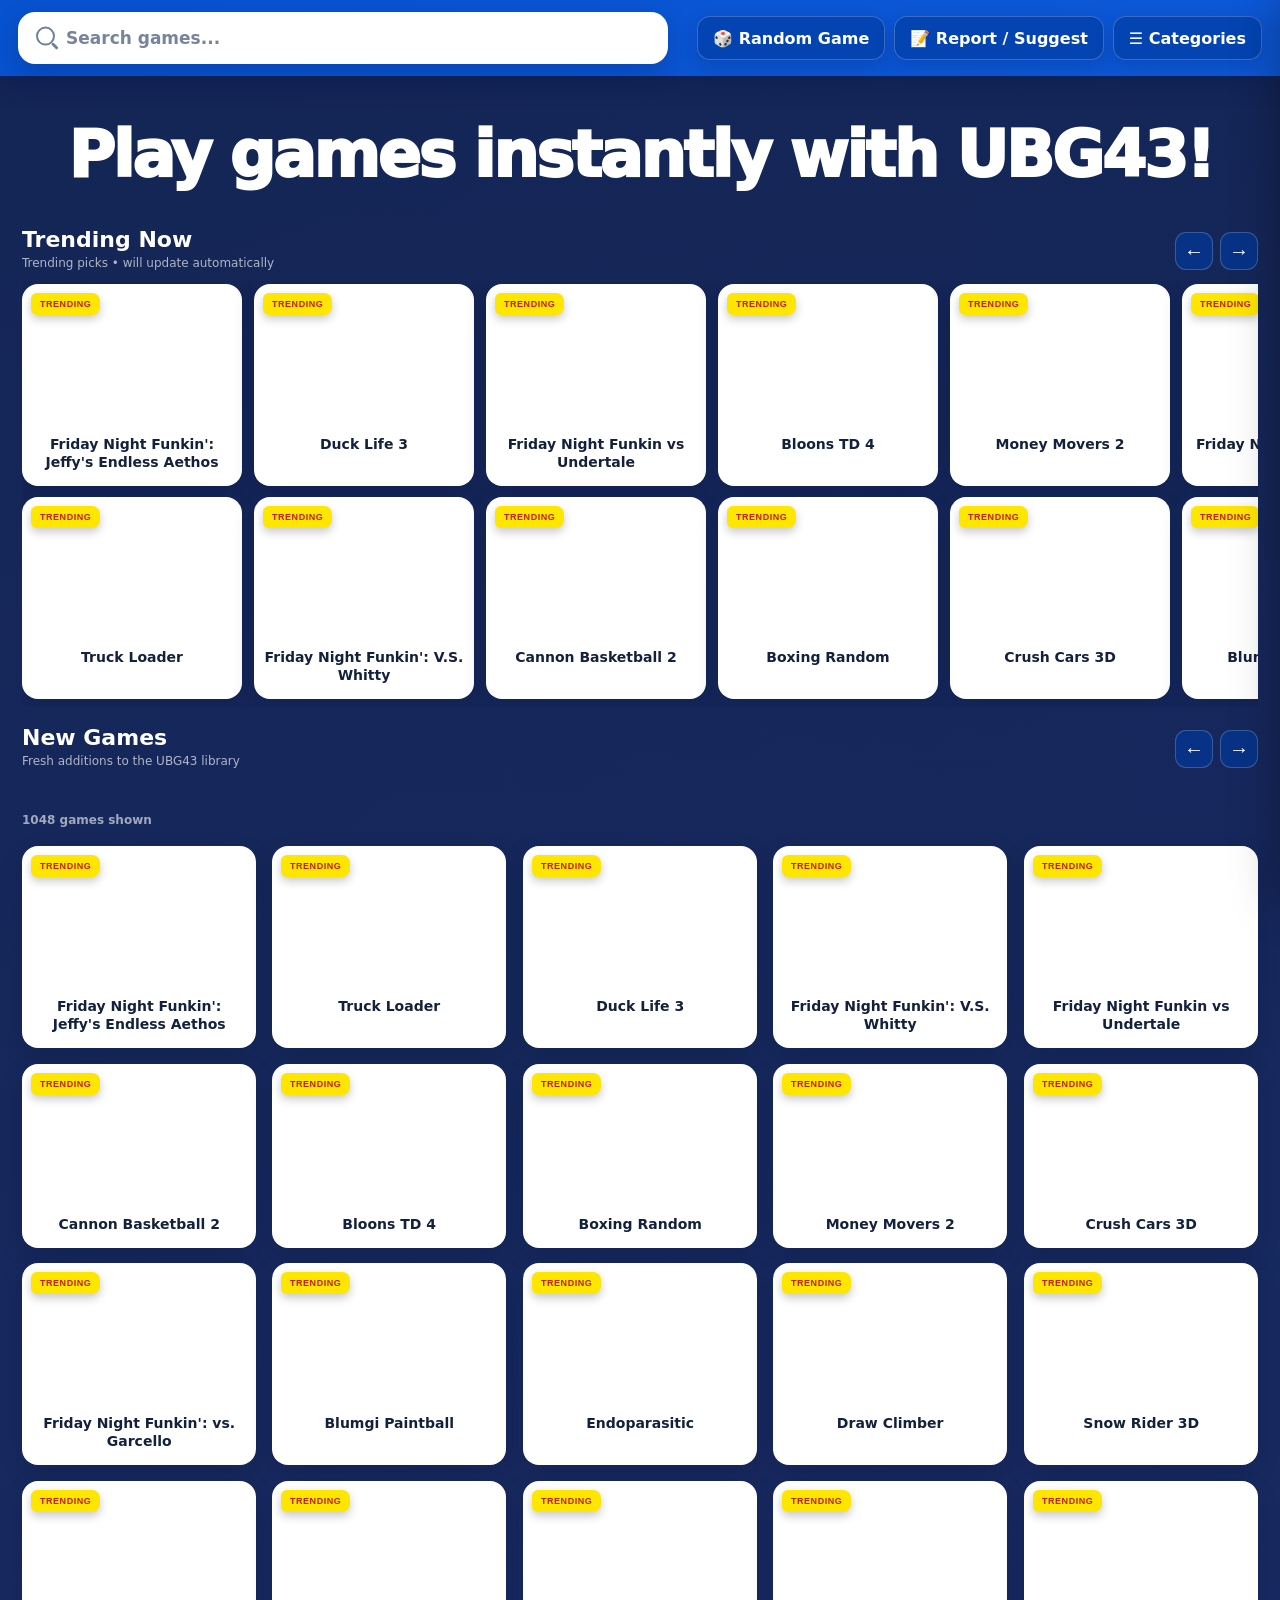
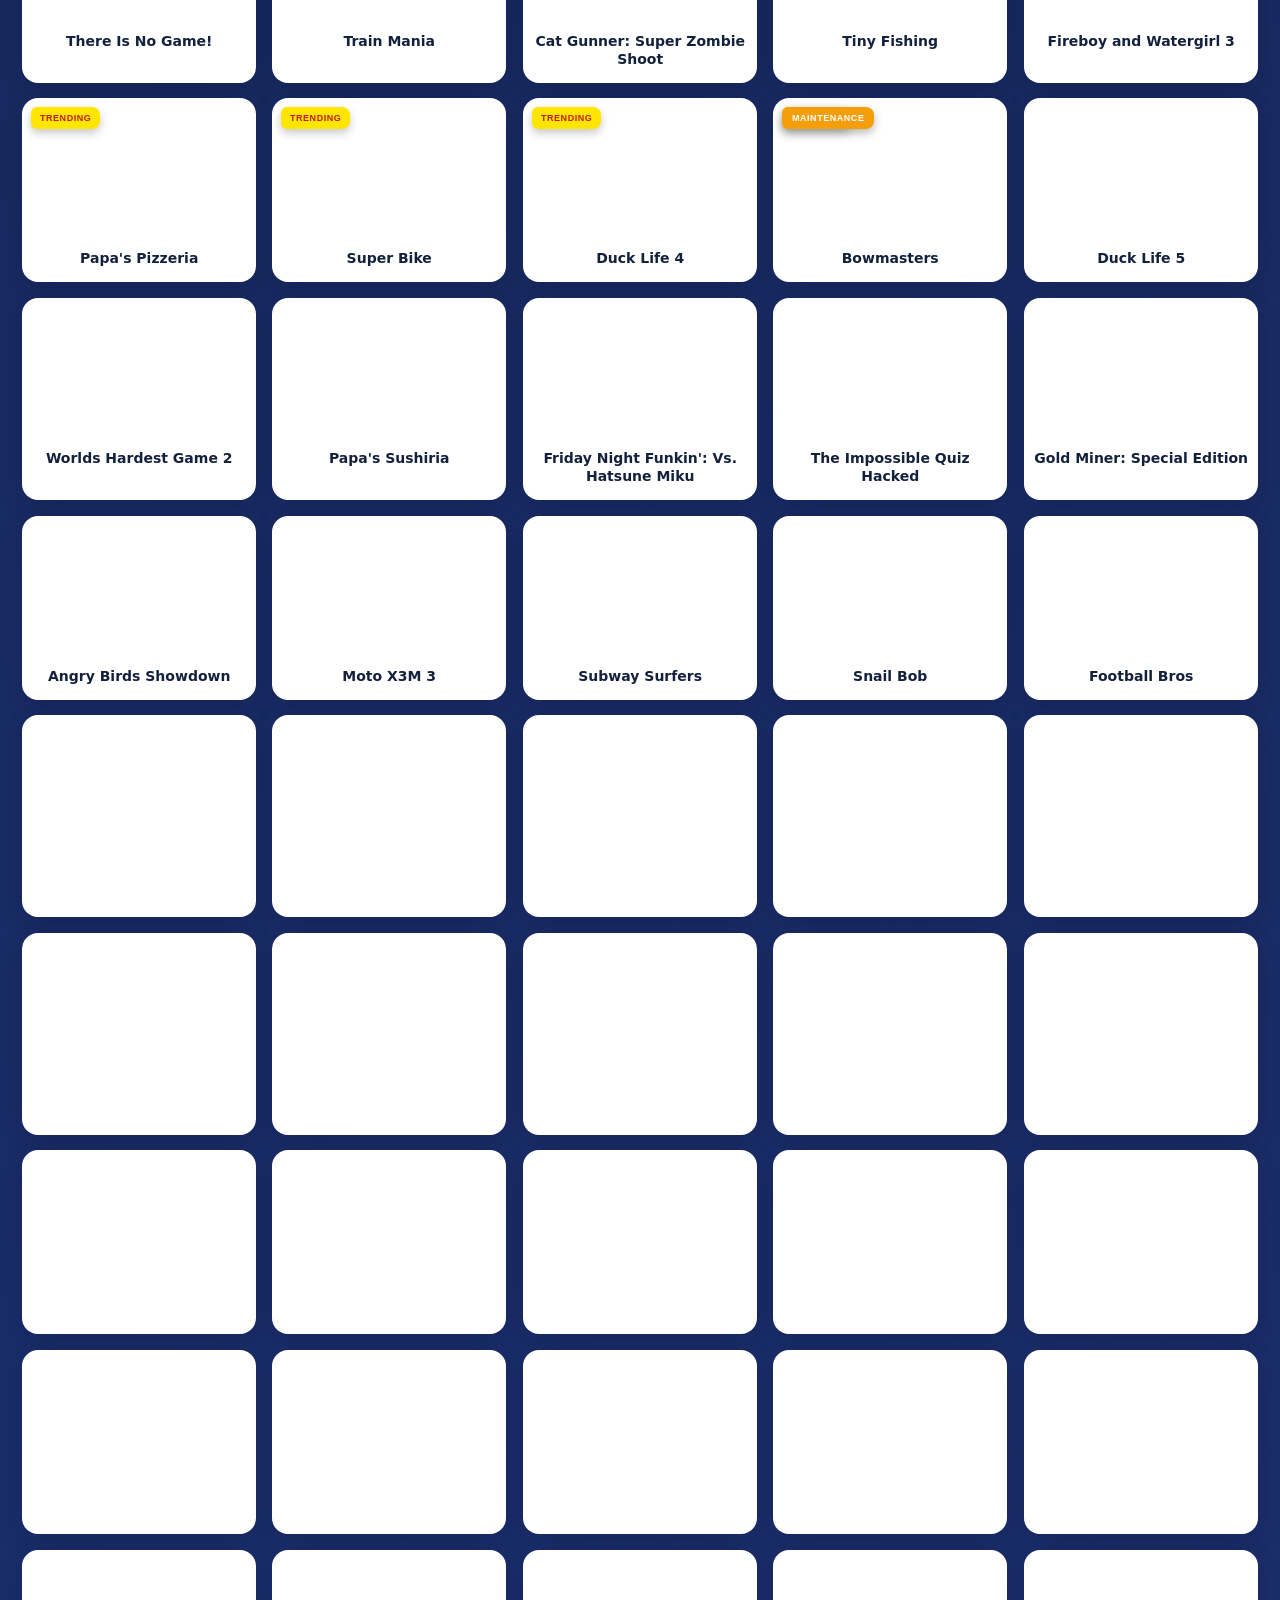
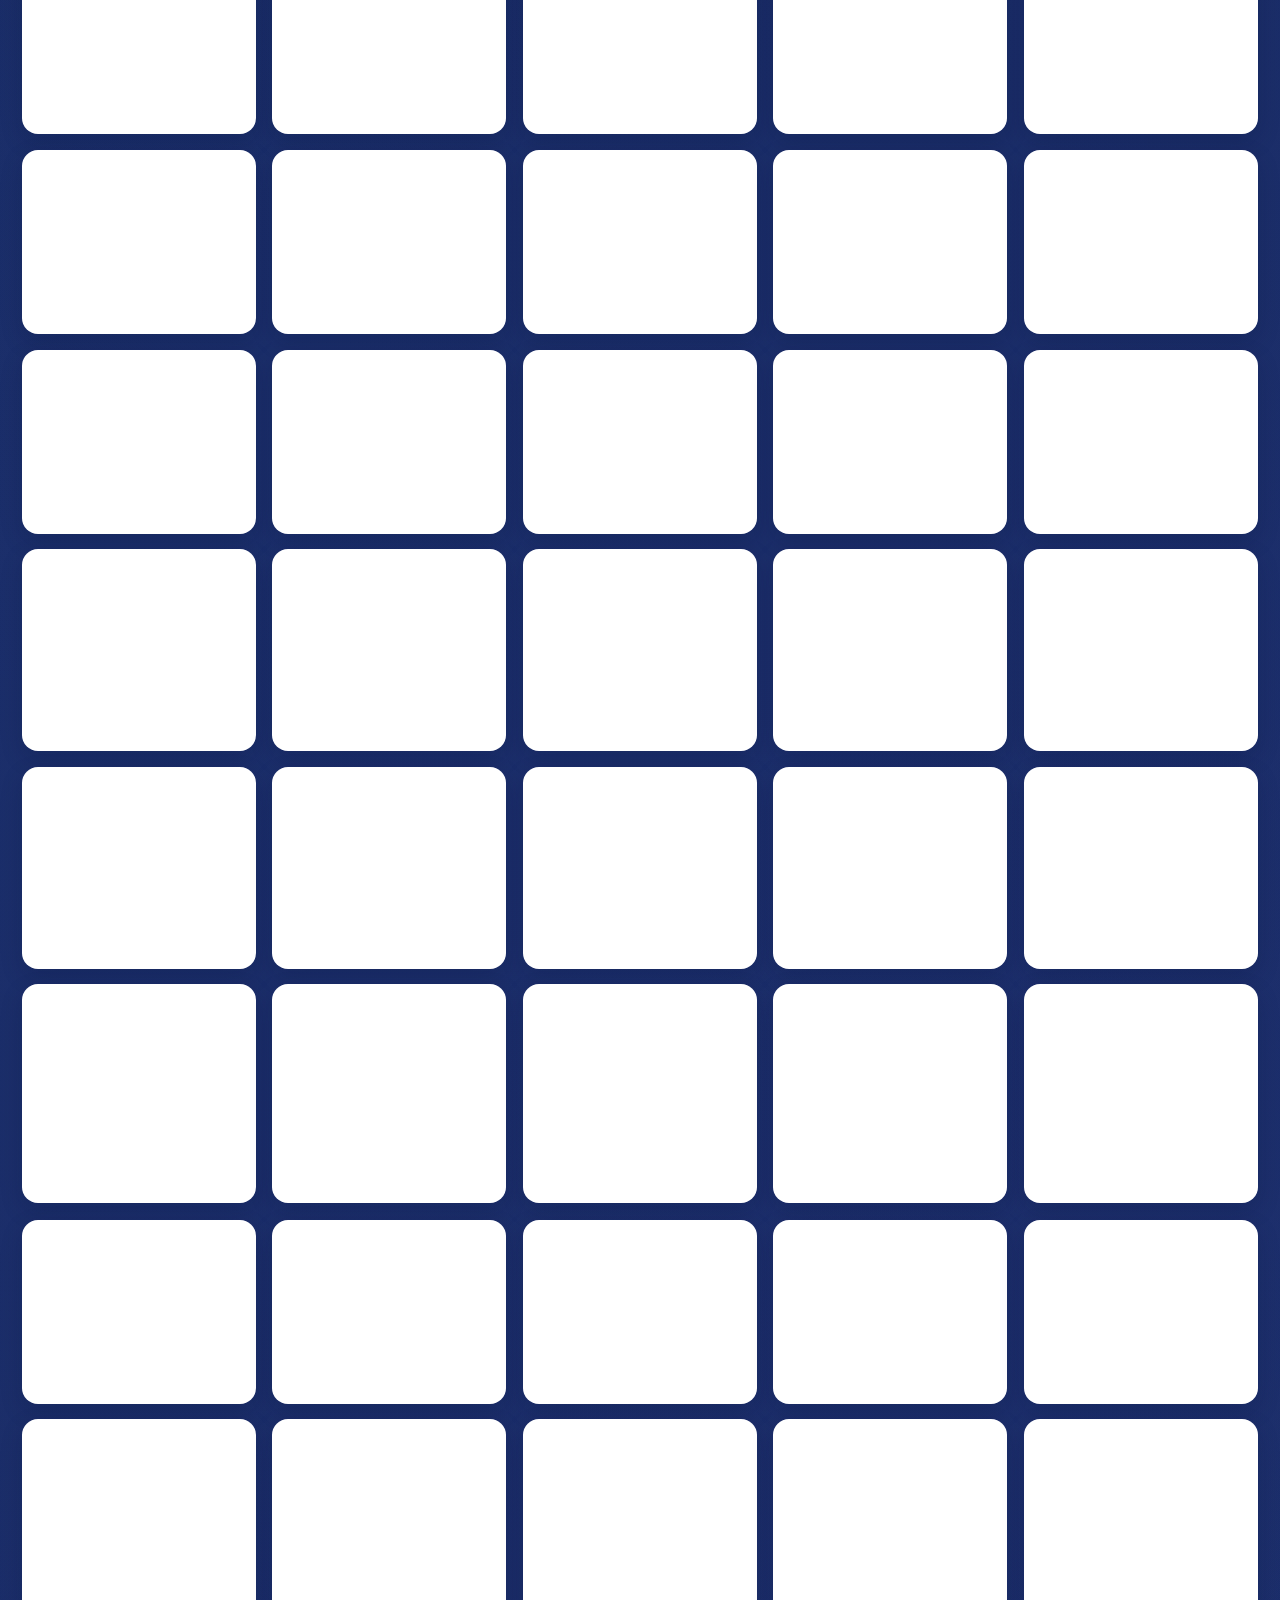
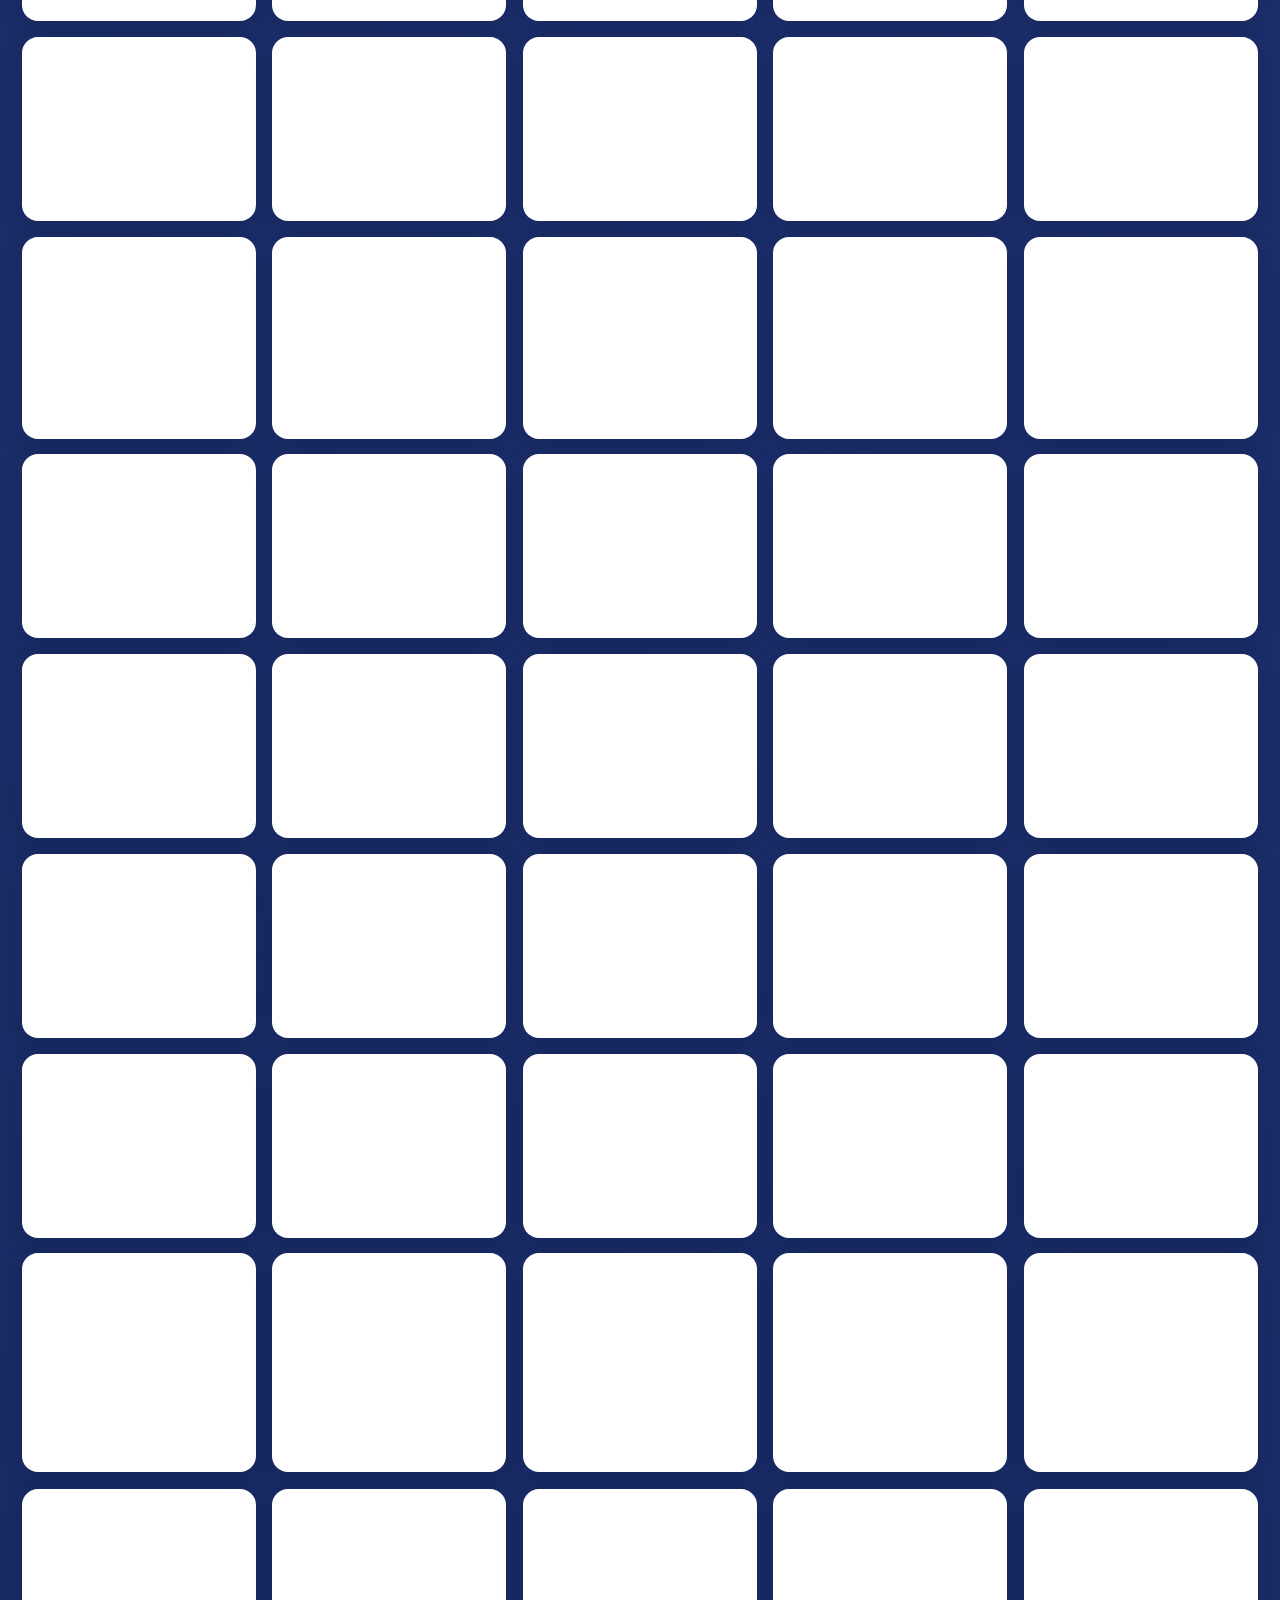
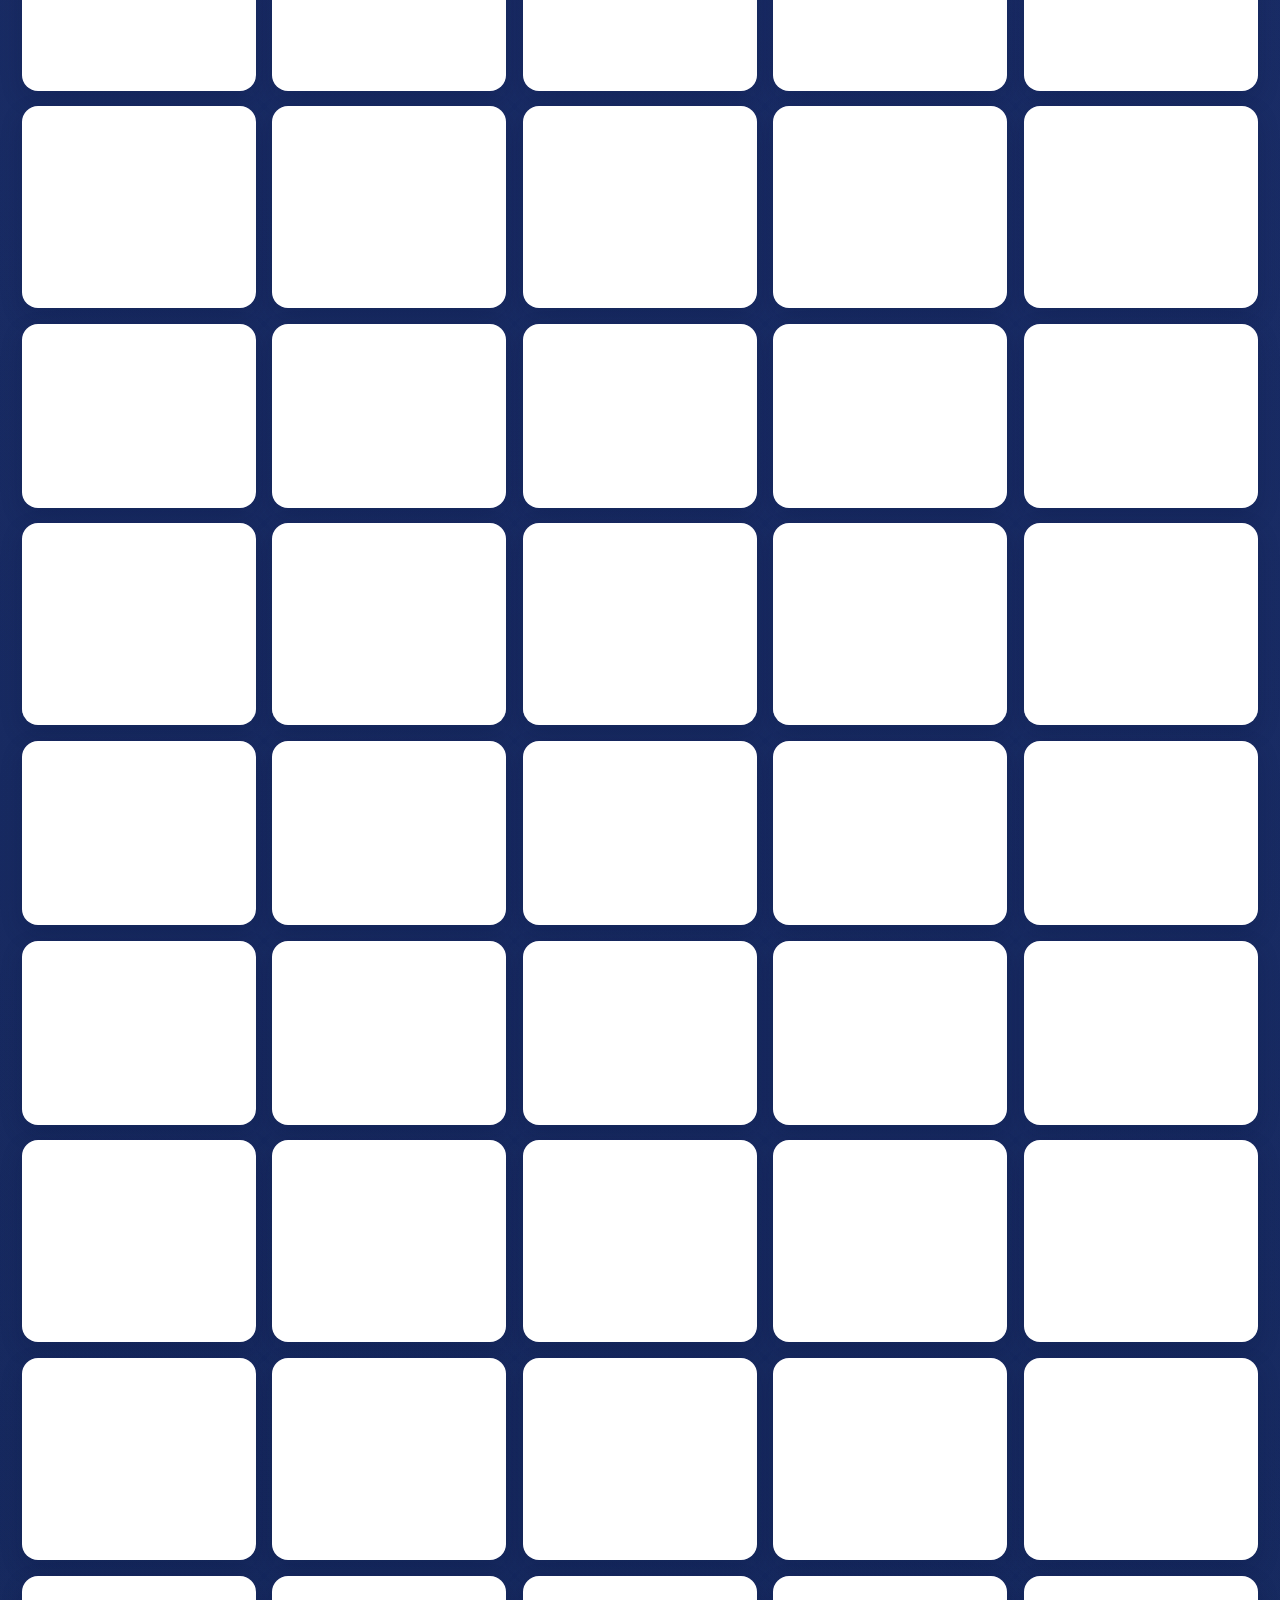
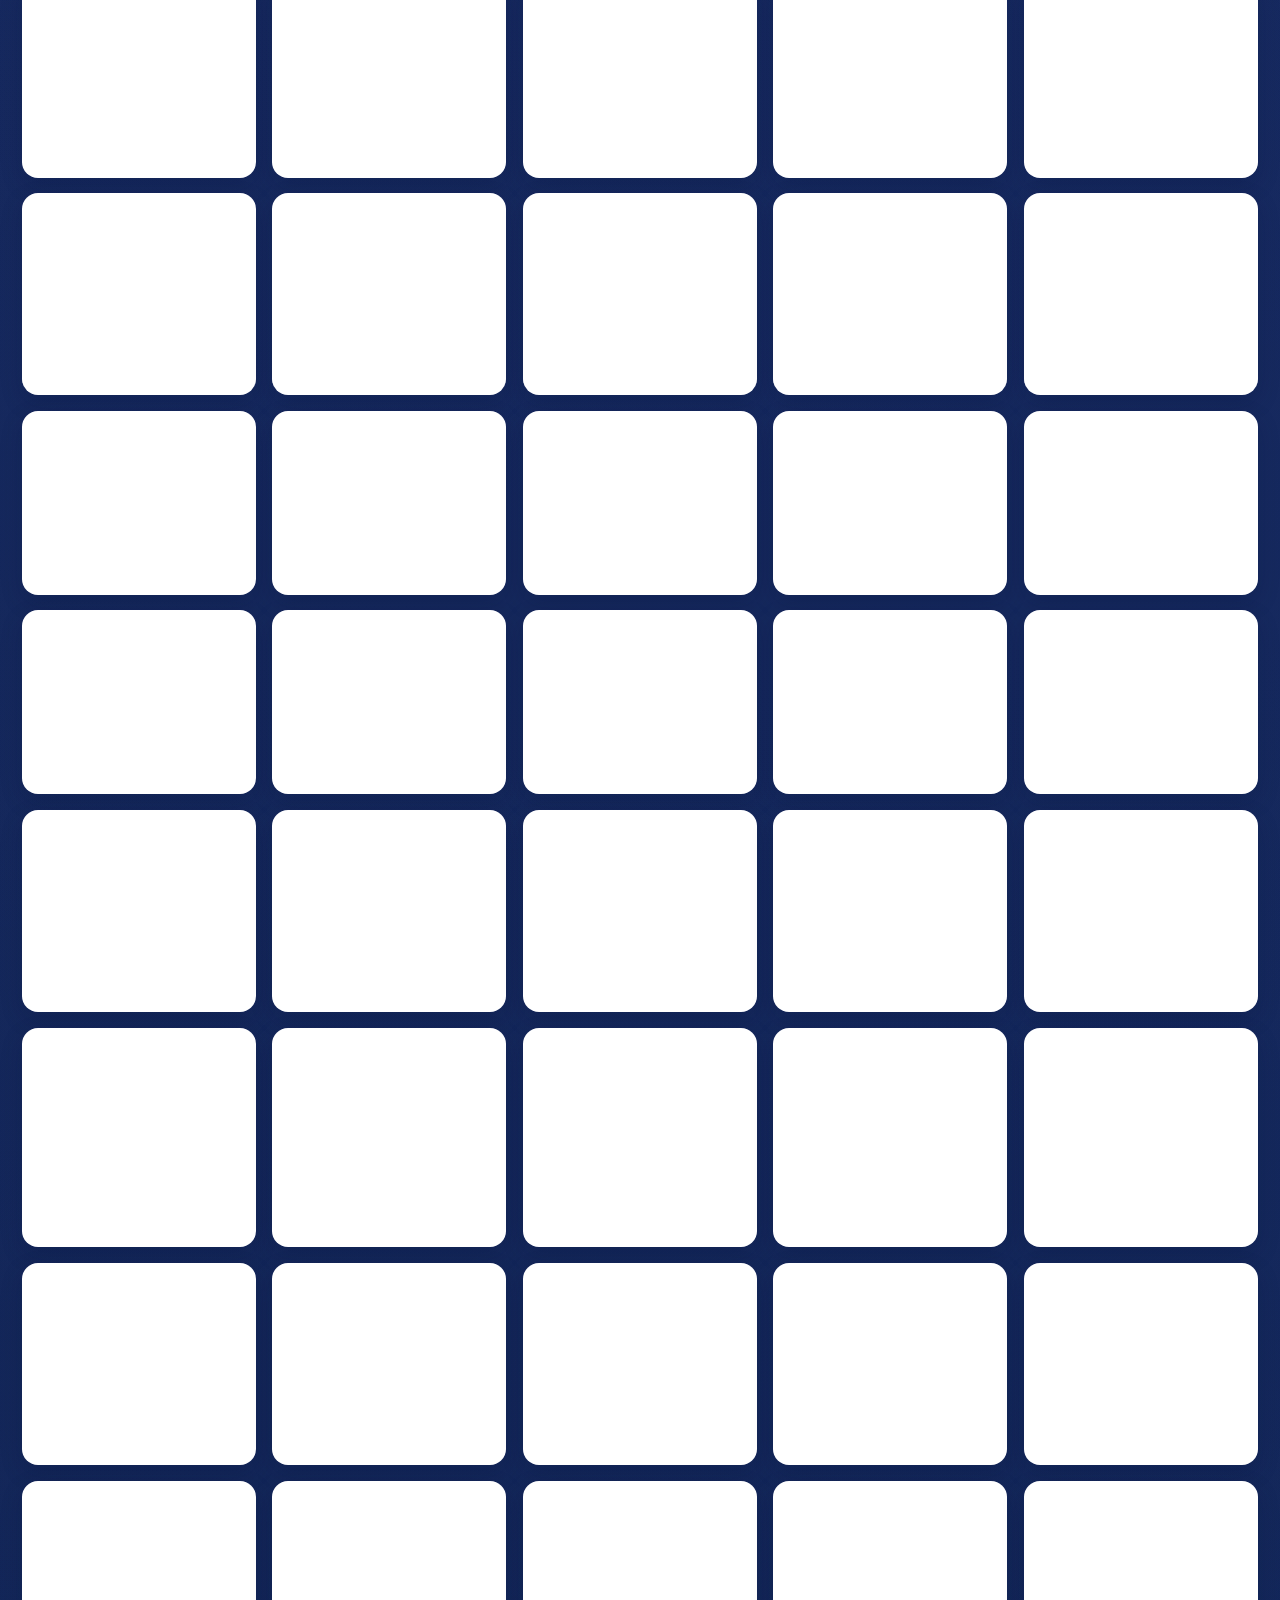
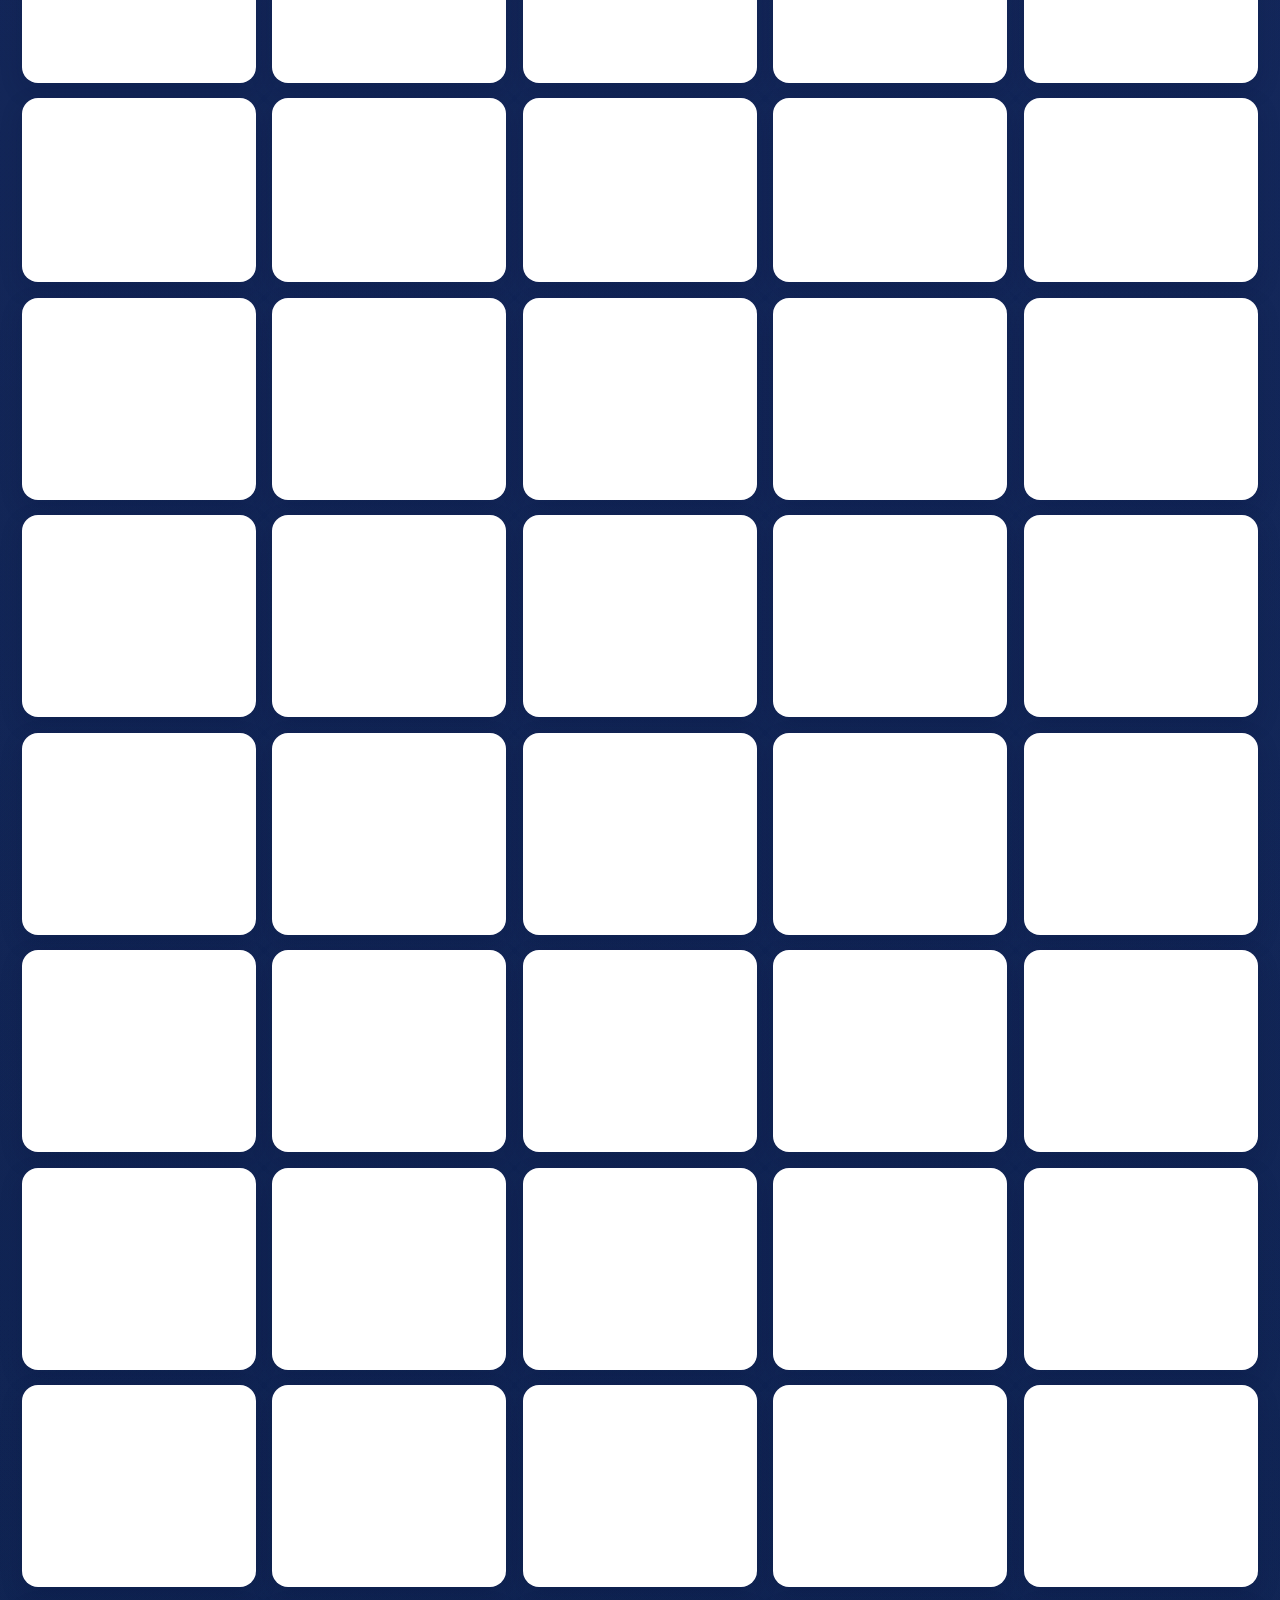
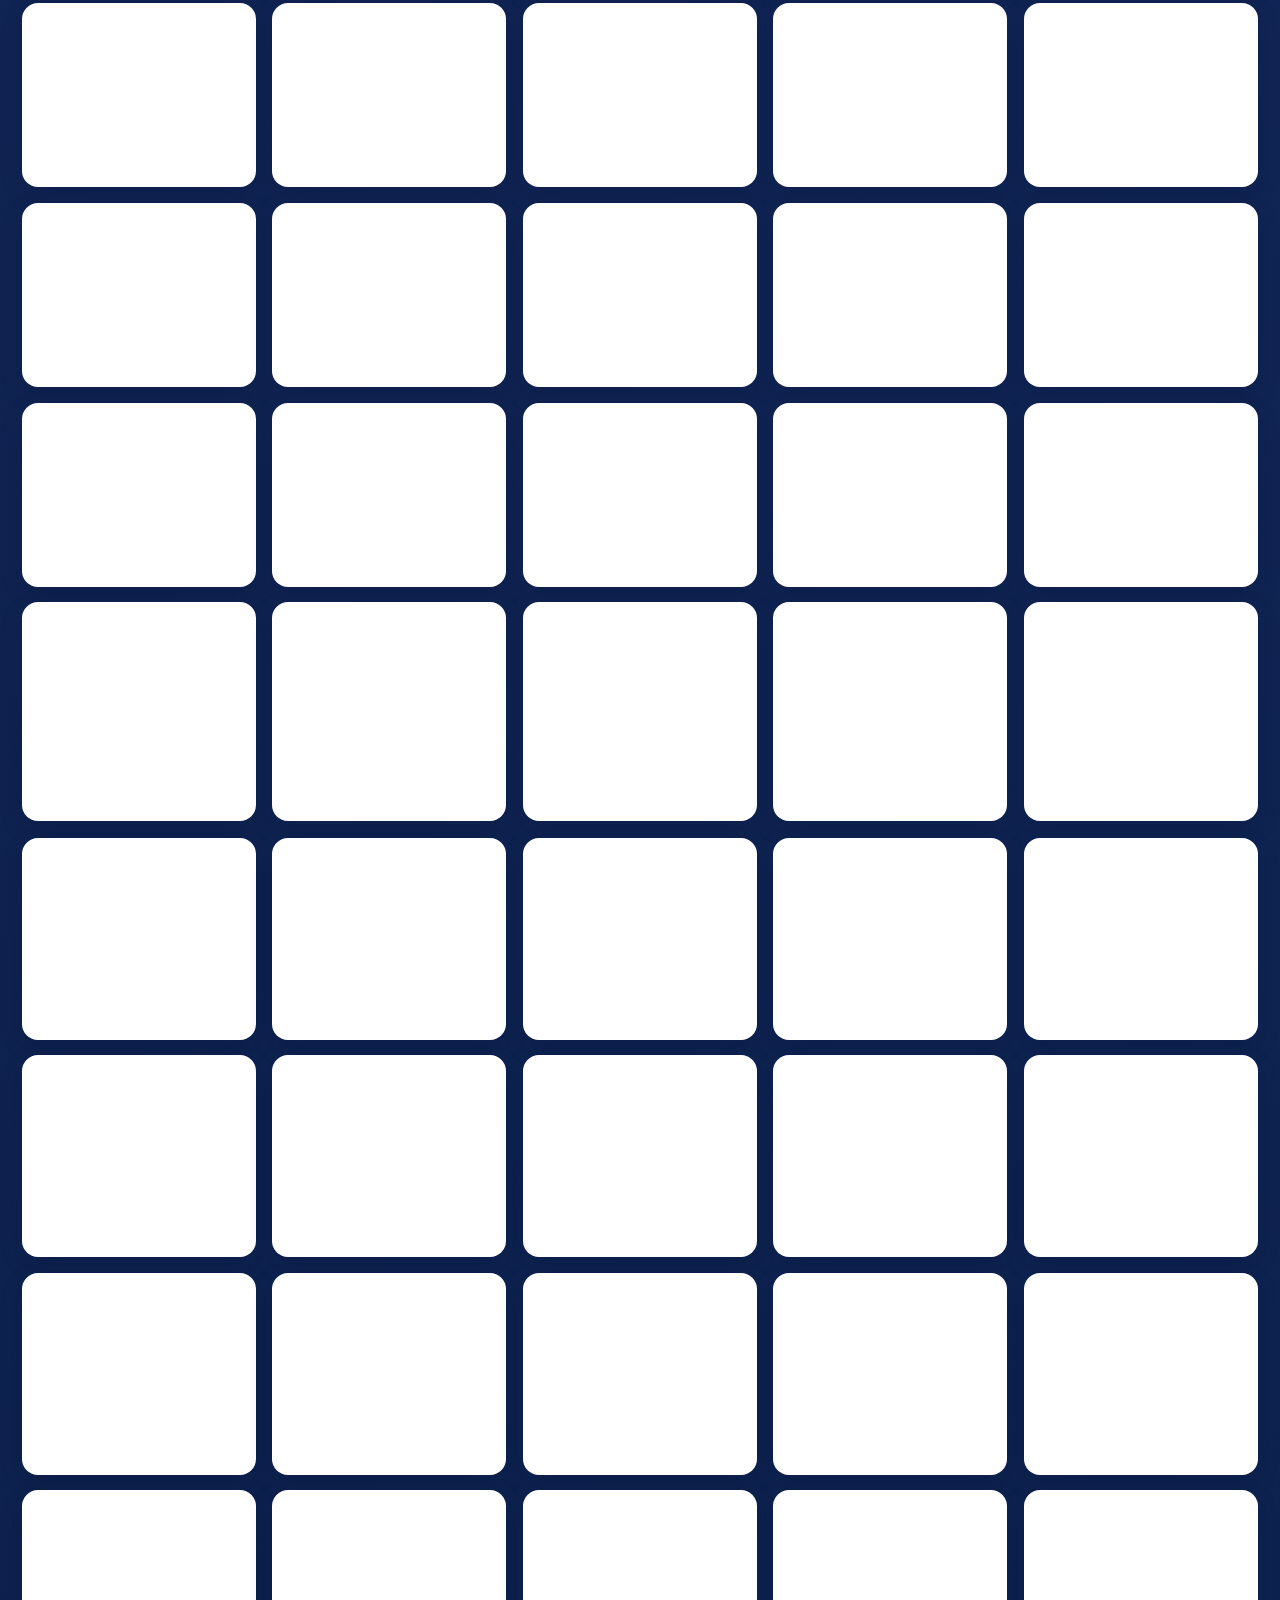
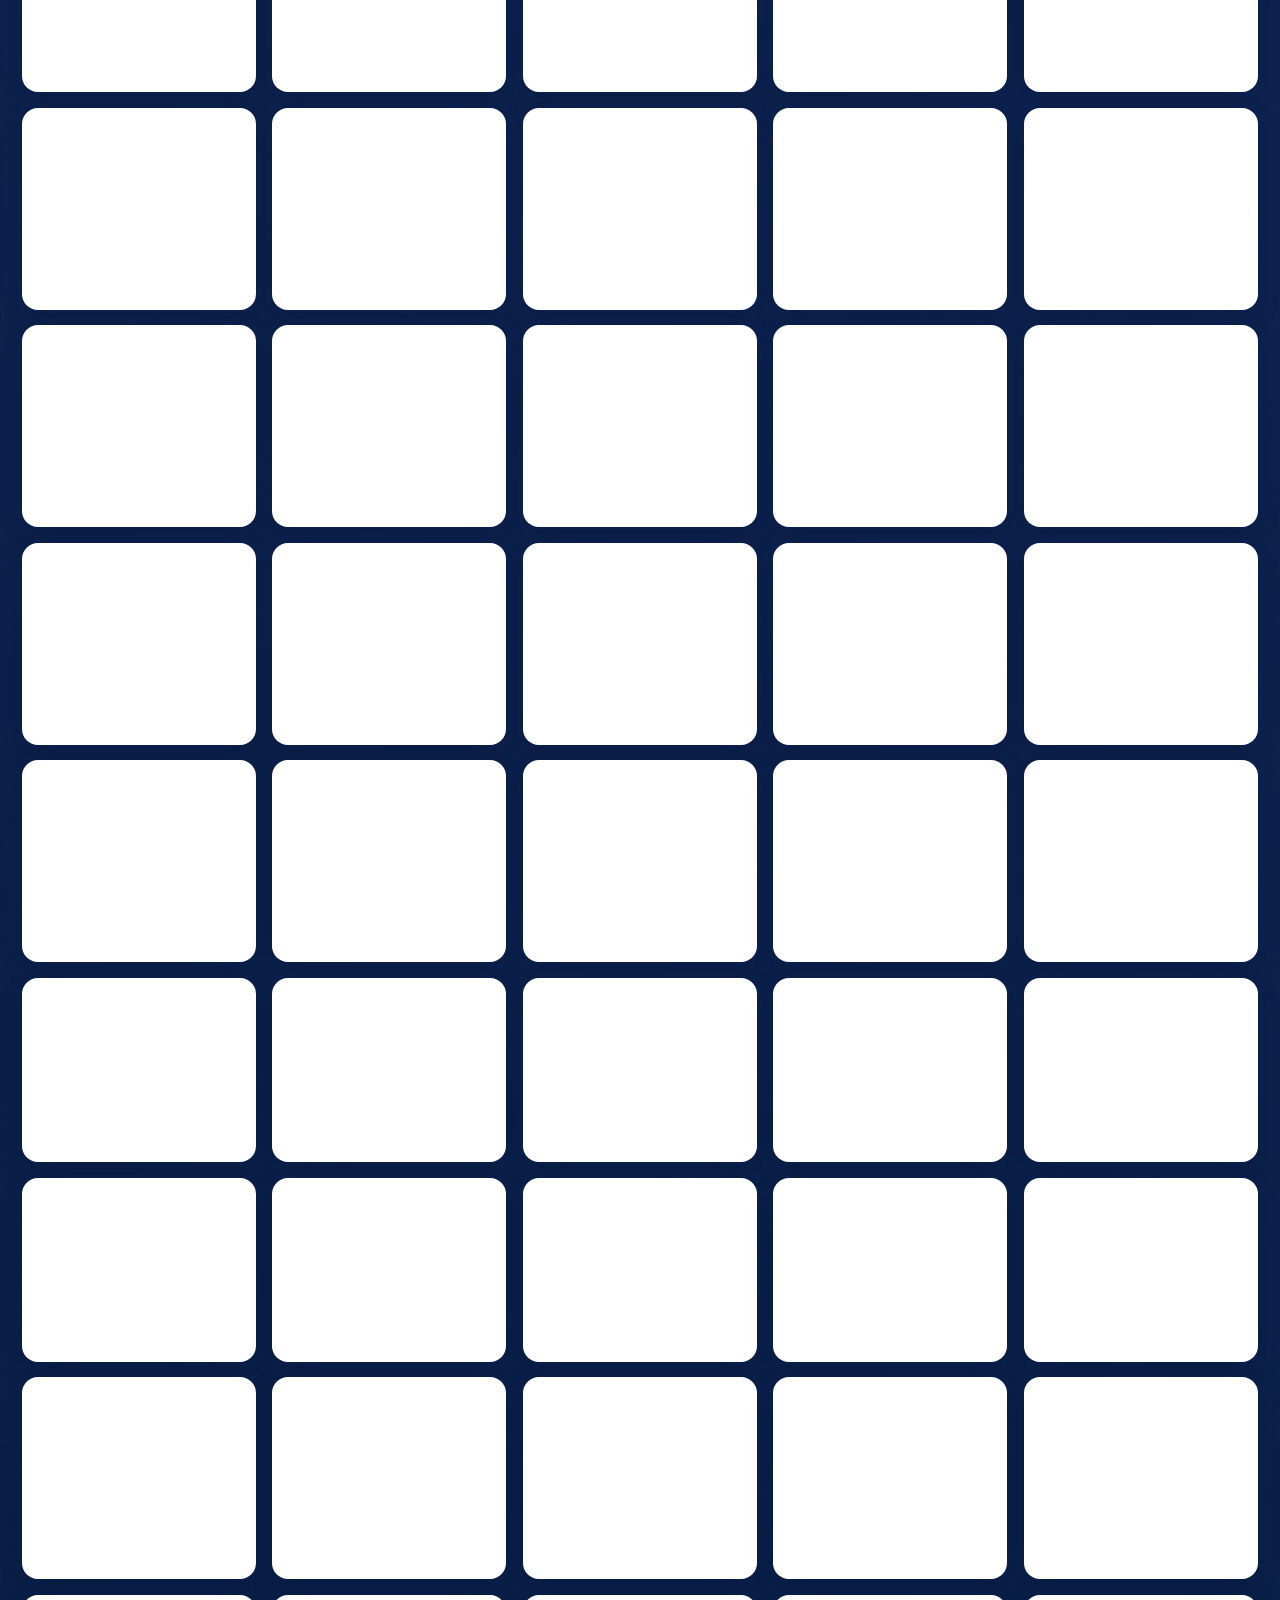
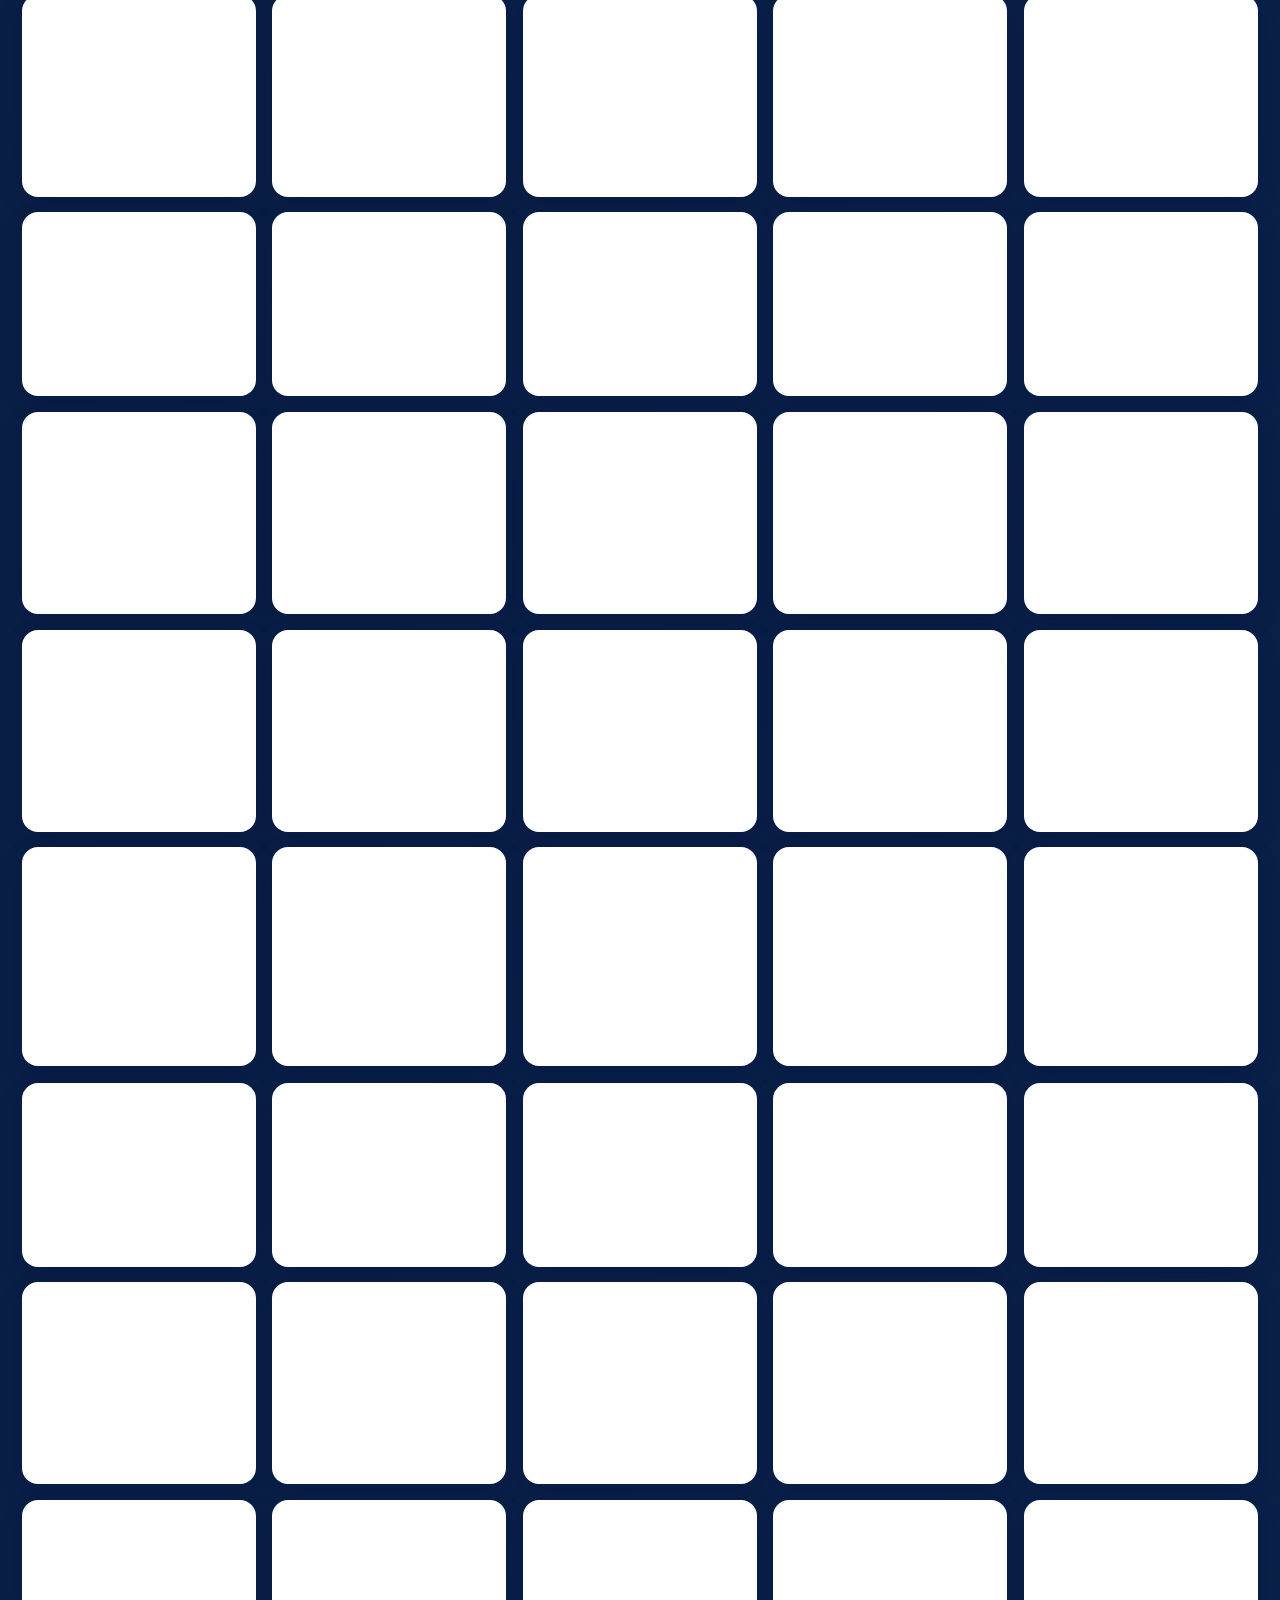
==== commit a369bf86: "Restore stable search and performance homepage runtime" ====
--- a/index.html
+++ b/index.html
@@ -31,7 +31,7 @@
 @media(max-width:980px){.header-inner{flex-wrap:wrap}.search-shell{max-width:none;flex-basis:100%}.header-actions{width:100%;margin:0}.action,.cat-btn{flex:1}.rail{grid-auto-columns:195px}.rail .game-card{width:195px;min-width:195px}}@media(max-width:640px){.header-inner{padding:10px 12px}.search-shell input{height:48px}.header-actions{gap:7px}.action,.cat-btn{height:42px;padding:0 9px;font-size:13px}.hero{padding:34px 14px 24px}.hero h1{font-size:36px}.hero p{font-size:14px}.section{padding-left:14px;padding-right:14px}.game-grid{grid-template-columns:repeat(2,minmax(0,1fr));gap:11px;padding-left:14px;padding-right:14px}.game-card img{height:110px}.game-card h3{font-size:12px;margin:9px 8px 12px}.search-page{scroll-margin-top:132px;margin-left:14px;margin-right:14px}.status{padding-left:14px;padding-right:14px}}
 </style>
 <!-- UBG43 verified library source: zones.json -->
-
+<script type="application/ld+json">{"@context":"https://schema.org","@type":"WebSite","name":"UBG43","alternateName":"UBG43 Unblocked Games","url":"https://ubg43.github.io/","description":"UBG43 is a fast unblocked games site with 1000+ games, quick search, automatic categories, new games, trending picks and personalized recommendations."}</script>
 <style id="ubg43-interaction-polish-style">
 /* UBG43 interaction polish v2 */
 .search-clear{
@@ -58,7 +58,6 @@
 .search-shell .results{pointer-events:auto}
 .ubg43-category-view #trendingSection,.ubg43-category-view #newSection{display:none!important}
 </style>
-<script type="application/ld+json">{"@context":"https://schema.org","@type":"WebSite","name":"UBG43","alternateName":"UBG43 Unblocked Games","url":"https://ubg43.github.io/","description":"UBG43 is a fast unblocked games site with 1000+ games, quick search, automatic categories, new games, trending picks and personalized recommendations."}</script>
 </head>
 <body>
 <header class="site-header"><div class="header-inner"><div class="search-shell"><span class="search-icon" aria-hidden="true"></span><input id="searchBar" type="search" placeholder="Search games..." autocomplete="off" aria-label="Search games"><button id="searchClear" class="search-clear" type="button" aria-label="Clear search">×</button><div id="searchResults" class="results" aria-live="polite"></div></div><div class="header-actions"><button id="randomGameButton" class="action" type="button">🎲 Random Game</button><button id="reportGameButton" class="action" type="button">📝 Report / Suggest</button><button id="categoryToggle" class="cat-btn" type="button">☰ Categories</button></div></div></header>
@@ -4267,13 +4266,14 @@
 </main>
 <footer><div class="main">© 2026 All rights reserved.</div><div class="sub">Game library updates automatically.</div></footer>
 
+<style id="ubg43-final-runtime-style">
+/* Always-visible maintenance marker: does not depend on JavaScript. */
+.game-card[data-maintenance="true"]{position:relative!important}
+.game-card[data-maintenance="true"]::before{content:"MAINTENANCE";position:absolute!important;left:9px!important;top:9px!important;z-index:999!important;display:flex!important;align-items:center!important;justify-content:center!important;height:22px!important;padding:0 10px!important;border-radius:6px 8px 8px 6px!important;background:#f59e0b!important;color:#fff!important;font:900 9px/1 Arial,sans-serif!important;letter-spacing:.06em!important;box-shadow:0 4px 10px rgba(0,0,0,.28)!important;white-space:nowrap!important;pointer-events:none!important;opacity:1!important;visibility:visible!important}
 
-
-
-<style id="ubg43-final-runtime-style">
 .ubg43-badges{position:absolute;left:9px;top:9px;z-index:20;display:flex;flex-direction:column;gap:5px;pointer-events:none}
 .ubg43-badge{display:inline-flex;align-items:center;height:22px;padding:0 9px;border-radius:6px 8px 8px 6px;font:900 9px/1 Arial,sans-serif;letter-spacing:.06em;box-shadow:0 4px 10px rgba(0,0,0,.22);white-space:nowrap}
-.ubg43-badge.new{background:#e52424;color:#ffe600}.ubg43-badge.trending{background:#ffe600;color:#c31d1d}
+.ubg43-badge.new{background:#e52424;color:#ffe600}.ubg43-badge.trending{background:#ffe600;color:#c31d1d}.ubg43-badge.maintenance{background:#f59e0b;color:#fff}
 .search-shell .search-clear{display:none;align-items:center;justify-content:center;padding:0!important;line-height:1!important;text-align:center!important;text-indent:0!important;font-family:Arial,sans-serif!important}
 .arrow{display:grid!important;place-items:center!important;padding:0!important;line-height:1!important;text-align:center!important;text-indent:0!important;font-family:Arial,sans-serif!important}
 .sidebar{transform:translate3d(105%,0,0);transition:transform .34s cubic-bezier(.22,.9,.28,1)!important;will-change:transform}.sidebar.open{transform:translate3d(0,0,0)!important}.overlay{display:block!important;visibility:hidden!important;opacity:0!important;pointer-events:none!important;transition:opacity .28s ease,visibility 0s linear .28s!important;backdrop-filter:blur(3px);-webkit-backdrop-filter:blur(3px)}.overlay.open{visibility:visible!important;opacity:1!important;pointer-events:auto!important;transition:opacity .28s ease,visibility 0s linear 0s!important}.sidebar.open .category{animation:ubg43-category-in .38s cubic-bezier(.2,.8,.25,1) both;animation-delay:var(--ubg43-category-delay,0ms)}@keyframes ubg43-category-in{from{opacity:0;transform:translate3d(22px,0,0)}to{opacity:1;transform:translate3d(0,0,0)}}.category{will-change:transform,opacity}@media(prefers-reduced-motion:reduce){.sidebar,.overlay,.category{transition:none!important}.sidebar.open .category{animation:none!important}}
@@ -4292,7 +4292,22 @@
 const globalTrending={ready:false,loading:false,failed:false,updatedAt:null,counts:Object.create(null)};
 const BLOCKED_TITLE_PATTERNS=['[!] comments','suggest games','d4c9vfywyu','1 date danger'];
 const blockedTitle=c=>{const t=String(c?.querySelector('h3')?.textContent||'').trim().toLowerCase();return BLOCKED_TITLE_PATTERNS.some(x=>t.includes(x))||t.startsWith('[!]')};
-const norm=s=>String(s||'').toLowerCase().replace(/[^a-z0-9]+/g,' ').trim();
+const norm=s=>String(s||'').normalize('NFKC').toLowerCase().replace(/[^a-z0-9]+/g,' ').trim();
+const rawSearch=s=>String(s??'').normalize('NFKC').replace(/[\\u200B-\\u200D\\uFEFF]/g,'').replace(/\\s+/g,' ').trim().toLowerCase();
+const isExactSymbolQuery=s=>/^[^a-z0-9\\s][a-z0-9]{1,2}$/i.test(rawSearch(s));
+const searchMatches=(title,query)=>{
+  const q=rawSearch(query);
+  if(!q)return true;
+  const t=rawSearch(title);
+  if(t===q)return true;
+  if(isExactSymbolQuery(q))return false;
+  const nq=norm(q),nt=norm(title);
+  if(!nq||!nt)return false;
+  if(nt.includes(nq))return true;
+  const queryWords=nq.split(' ').filter(Boolean);
+  const titleWords=nt.split(' ').filter(Boolean);
+  return queryWords.length>1&&queryWords.every(w=>titleWords.some(tw=>tw.startsWith(w)));
+};
 const titleOf=c=>(c?.querySelector('h3')?.textContent||'').trim();
 const urlOf=c=>{const d=c?.dataset?.url;if(d)return d;const a=c?.getAttribute('onclick')||'',m=a.match(/openGame\(\s*[\'\"]([^\'\"]+)/i);if(m)return m[1];const w=a.match(/window\.open\(\s*[\'\"]([^\'\"]+)/i);if(w)return w[1];return c?.querySelector('a[href]')?.href||''};
 const imageOf=c=>c?.querySelector('img')?.getAttribute('src')||'';
@@ -4331,7 +4346,15 @@
 function buildGameWindow(w,title){
   const d=w.document;
   d.open();
-  d.write(`<!doctype html><html><head><meta charset="utf-8"><meta name="viewport" content="width=device-width,initial-scale=1"><title>${escapeHtml(title||'UBG43 Game')}</title><style>html,body{margin:0;width:100%;height:100%;overflow:hidden;background:#06142f}#stage{position:fixed;inset:0;width:100%;height:100%}#frame{width:100%;height:100%;border:0;display:block;background:#fff}</style></head><body><div id="stage"></div></body></html>`);
+  d.write(`<!doctype html><html><head><meta charset="utf-8"><meta name="viewport" content="width=device-width,initial-scale=1"><title>${escapeHtml(title||'UBG43 Game')}</title><style>html,body{margin:0;width:100%;height:100%;overflow:hidden;background:#06142f}#stage{position:fixed;inset:0;width:100%;height:100%}#frame{width:100%;height:100%;border:0;display:block;background:#fff}</style><style id="ubg43-search-rail-visibility">
+/* Search mode hides homepage rails. A selected category hides them too; All Games restores them. */
+.ubg43-searching .ubg43-home-secondary,
+.ubg43-searching #trendingSection,
+.ubg43-searching #newSection,
+.ubg43-category-view #trendingSection,
+.ubg43-category-view #newSection{display:none!important}
+</style>
+</head><body><div id="stage"></div></body></html>`);
   d.close();
 }
 const AD_HOST_PATTERNS=['doubleclick.net','googlesyndication.com','googleadservices.com','adservice.google.com','adsbygoogle','adsterra.com','propellerads.com','monetag.com','popads.net','popcash.net','exoclick.com','juicyads.com','onclickads.com'];
@@ -4366,6 +4389,40 @@
   iframe.title=title||'UBG43 game';
   iframe.referrerPolicy='no-referrer';
   iframe.allow='autoplay; fullscreen; gamepad; clipboard-read; clipboard-write';
+  if(/^https:\/\/(?:ubg43\.github\.io\/games\/buckshot-roulette\.html|sites\.google\.com\/view\/classroom6x\/buckshot-roulette)(?:[/?#]|$)/i.test(u)){
+    iframe.src=u;
+    iframe.style.cssText='position:fixed;inset:0;width:100%;height:100%;border:0;display:block;background:#000';
+    iframe.setAttribute('allowfullscreen','');
+    iframe.setAttribute('allow','fullscreen; autoplay; gamepad; clipboard-read; clipboard-write');
+    const fs=w.document.createElement('button');
+    fs.type='button';
+    fs.textContent='FULLSCREEN';
+    fs.setAttribute('aria-label','Enter fullscreen');
+    fs.style.cssText='position:fixed;right:14px;top:14px;z-index:2147483647;border:0;border-radius:10px;padding:10px 13px;background:rgba(6,20,47,.88);color:#fff;font:900 11px/1 Arial,sans-serif;letter-spacing:.06em;cursor:pointer;box-shadow:0 6px 18px rgba(0,0,0,.3)';
+    fs.addEventListener('click',async()=>{
+      try{await (iframe.requestFullscreen?.()||stage.requestFullscreen?.())}catch(_){}
+      fs.style.display='none';
+    });
+    stage.appendChild(fs);
+    return true;
+  }
+  if(/^https:\/\/script\.google\.com\/macros\/s\/[^/]+\/exec(?:[/?#]|$)/i.test(u)){
+    iframe.src=u;
+    iframe.style.cssText='position:fixed;inset:0;width:100%;height:100%;border:0;display:block;background:#000';
+    iframe.setAttribute('allowfullscreen','');
+    iframe.setAttribute('allow','fullscreen; autoplay; gamepad; clipboard-read; clipboard-write');
+    const fs=w.document.createElement('button');
+    fs.type='button';
+    fs.textContent='FULLSCREEN';
+    fs.setAttribute('aria-label','Enter fullscreen');
+    fs.style.cssText='position:fixed;right:14px;top:14px;z-index:2147483647;border:0;border-radius:10px;padding:10px 13px;background:rgba(6,20,47,.88);color:#fff;font:900 11px/1 Arial,sans-serif;letter-spacing:.06em;cursor:pointer;box-shadow:0 6px 18px rgba(0,0,0,.3)';
+    fs.addEventListener('click',async()=>{
+      try{await (iframe.requestFullscreen?.()||stage.requestFullscreen?.())}catch(_){}
+      fs.style.display='none';
+    });
+    stage.appendChild(fs);
+    return true;
+  }
   iframe.setAttribute('allowfullscreen','');
   stage.appendChild(iframe);
   if(isRawGame(u)){
@@ -4412,7 +4469,9 @@
   return true;
 };
 window.openGame=openGame;
-function cards(){return grid?[...grid.querySelectorAll('.game-card')]:[]}
+let cardCache=null;
+function cards(){if(!grid)return [];if(!cardCache)cardCache=[...grid.querySelectorAll('.game-card')];return cardCache}
+function invalidateCards(){cardCache=null}
 async function loadLegacyIntoGrid(){
   if(cards().length>=300)return cards().length;
   try{
@@ -4423,7 +4482,7 @@
     const d=new DOMParser().parseFromString(await r.text(),'text/html');
     const source=[...d.querySelectorAll('.game-card')];
     if(source.length<100)throw new Error('legacy game count too low');
-    grid.textContent=''; const seen=new Set();
+    grid.textContent=''; invalidateCards(); const seen=new Set();
     source.forEach(src=>{
       const h=src.querySelector('h3'),img=src.querySelector('img'); if(!h||!img)return;
       const rawTitle=h.textContent.trim();
@@ -4432,12 +4491,15 @@
       const c=src.cloneNode(true),a=c.getAttribute('onclick')||'',m=a.match(/openGame\(\s*[\'\"]([^\'\"]+)/i);
       if(m)c.dataset.url=m[1]; seen.add(title); grid.append(c);
     });
+    invalidateCards();
   }catch(_){}
   return cards().length;
 }
 function isNew(c){if(c.dataset.new==='1'||c.dataset.new==='true')return true;const d=Date.parse(c.dataset.newSince||c.dataset.date||'');return Number.isFinite(d)&&Date.now()-d<45*86400000}
 const fallbackTrendingKeys=new Set();
 function isTrending(c){return globalCount(c)>0||fallbackTrendingKeys.has(keyOf(c))}
+const MAINTENANCE_TITLE_KEYS=new Set(['steal a egg online','obby steal an egg online','meccha chameleon online']);
+function isMaintenance(c){return c?.dataset?.maintenance==='1'||c?.dataset?.maintenance==='true'||MAINTENANCE_TITLE_KEYS.has(norm(titleOf(c)))}
 function badge(c,text,cls){const box=c.querySelector('.ubg43-badges')||(()=>{const x=document.createElement('div');x.className='ubg43-badges';c.append(x);return x})();const b=document.createElement('span');b.className='ubg43-badge '+cls;b.textContent=text;box.append(b)}
 function decorate(){const cs=cards();cs.forEach(c=>{c.querySelector('.ribbons')?.remove();c.querySelector('.ubg43-badges')?.remove();if(isNew(c))badge(c,'NEW','new');if(isTrending(c))badge(c,'TRENDING','trending')})}
 const IMAGE_PROXY='https://images.weserv.nl/?url=';
@@ -4480,7 +4542,15 @@
 function repairImages(){cards().forEach(c=>c.querySelectorAll?.('img').forEach(wireImage))}
 document.addEventListener('error',e=>{const el=e.target;if(el?.tagName==='IMG')handleImageError(el)},true);
 function wire(c){if(!c)return;c.tabIndex=0;if(!c.dataset.url)c.dataset.url=urlOf(c);c.querySelectorAll?.('img').forEach(wireImage)}
-function applyView(){const q=norm(search?.value||''),cat=window.__ubg43ActiveCategory||'All Games',cs=cards();cs.forEach(c=>{const text=norm(titleOf(c)),catOk=cat==='All Games'||(cat==='New Games'?isNew(c):cat==='Trending'?isTrending(c):(c.dataset.category||'Casual')===cat);c.style.display=catOk&&(!q||text.includes(q))?'':'none'});const shown=cs.filter(c=>c.style.display!=='none').length;if($('status'))$('status').textContent=`${shown} games shown`}
+function applyView(){
+  const q=search?.value||'',hasSearch=!!rawSearch(q),exact=isExactSymbolQuery(q),cat=window.__ubg43ActiveCategory||'All Games',cs=cards();
+  cs.forEach(c=>{
+    const catOk=hasSearch||exact||cat==='All Games'||(cat==='New Games'?isNew(c):cat==='Trending'?isTrending(c):(c.dataset.category||'Casual')===cat);
+    c.style.display=catOk&&searchMatches(titleOf(c),q)?'':'none';
+  });
+  const shown=cs.filter(c=>c.style.display!=='none').length;
+  if($('status'))$('status').textContent=shown+' games shown';
+}
 function similarity(a,b){const A=new Set(norm(a).split(' ').filter(x=>x.length>1)),B=new Set(norm(b).split(' ').filter(x=>x.length>1));if(!A.size||!B.size)return 0;let n=0;A.forEach(x=>B.has(x)&&n++);return n/Math.sqrt(A.size*B.size)}
 function fillRail(rail,srcs){if(!rail)return;rail.innerHTML='';const used=new Set();srcs.forEach(src=>{if(blockedTitle(src))return;const k=keyOf(src);if(used.has(k))return;used.add(k);const c=src.cloneNode(true);c.dataset.url=urlOf(src);c.style.display='';c.hidden=false;c.querySelector('.ribbons')?.remove();c.querySelector('.ubg43-badges')?.remove();rail.append(c);wire(c);if(isNew(src))badge(c,'NEW','new');if(isTrending(src))badge(c,'TRENDING','trending')});if(srcs.length){const d=document.createElement('div');d.className='done';d.innerHTML='<span>That’s all for now ✨<small>More games are added automatically.</small></span>';rail.append(d)}}
 function renderRails(){
@@ -4504,9 +4574,9 @@
 function recommendations(q){
   if(!recSection||!recRail)return;
   const cs=cards(),n=norm(q);
-  if(!n){recSection.classList.add('hidden');recRail.innerHTML='';return}
+  if(!n||isExactSymbolQuery(q)){recSection.classList.add('hidden');recRail.innerHTML='';return}
   const ph=read('ubg43_final_plays',{}),sh=read('ubg43_final_searches',{});
-  const searchHits=cs.filter(c=>norm(titleOf(c)).includes(n)&&!blockedTitle(c));
+  const searchHits=cs.filter(c=>searchMatches(titleOf(c),q)&&!blockedTitle(c));
   const catAffinity=Object.create(null),playAffinity=Object.create(null);
   searchHits.forEach(c=>{const cat=String(c.dataset.category||'').trim();if(cat)catAffinity[cat]=(catAffinity[cat]||0)+1});
   Object.entries(ph).forEach(([k,v])=>{
@@ -4544,21 +4614,53 @@
 }
 function setSearchMode(q){q=q.trim();if(!q){clearSearch();return}window.__ubg43SearchMode=true;document.body.classList.add('ubg43-searching');$('trendingSection')?.style.setProperty('display','none','important');$('newSection')?.style.setProperty('display','none','important');if(searchPage)searchPage.classList.remove('hidden');if(searchPageText)searchPageText.textContent=`Showing matching games for “${q}”.`;recordSearch(q);applyView();recommendations(q);results?.classList.remove('open');search?.blur()}
 function clearSearch(){window.__ubg43SearchMode=false;document.body.classList.remove('ubg43-searching');if(search)search.value='';if(clear)clear.style.display='none';results?.classList.remove('open');searchPage?.classList.add('hidden');recSection?.classList.add('hidden');$('trendingSection')?.style.removeProperty('display');$('newSection')?.style.removeProperty('display');applyView();window.scrollTo({top:0,behavior:'smooth'})}
-function showSuggestions(q){if(!results)return;results.innerHTML='';const n=norm(q);if(!n){results.classList.remove('open');return}const hits=cards().filter(c=>norm(titleOf(c)).includes(n)).slice(0,7);if(!hits.length){const d=document.createElement('div');d.className='search-empty';d.textContent='No matching games yet';results.append(d);results.classList.add('open');return}hits.forEach(c=>{const b=document.createElement('button');b.type='button';b.className='search-result';b.innerHTML='<img alt=""><span class="search-copy"><span class="search-title"></span><span class="search-label">Play game</span></span>';b.querySelector('img').src=imageOf(c);b.querySelector('img').alt=titleOf(c);b.querySelector('.search-title').textContent=titleOf(c);b.addEventListener('click',e=>{e.preventDefault();e.stopImmediatePropagation();if(search)search.value=titleOf(c);setSearchMode(titleOf(c))},{capture:true});results.append(b)});results.classList.add('open')}
+function showSuggestions(q){
+  if(!results)return;
+  results.innerHTML='';
+  const n=norm(q);
+  if(!n&&!isExactSymbolQuery(q)){results.classList.remove('open');return}
+  const hits=cards().filter(c=>searchMatches(titleOf(c),q)).slice(0,7);
+  if(!hits.length){
+    const d=document.createElement('div');
+    d.className='search-empty';
+    d.textContent='No matching games yet';
+    results.append(d);
+    results.classList.add('open');
+    return;
+  }
+  hits.forEach(c=>{
+    const b=document.createElement('button');
+    b.type='button';
+    b.className='search-result';
+    b.innerHTML='<img alt=""><span class="search-copy"><span class="search-title"></span><span class="search-label">Play game</span></span>';
+    b.querySelector('img').src=imageOf(c);
+    b.querySelector('img').alt=titleOf(c);
+    b.querySelector('.search-title').textContent=titleOf(c);
+    b.addEventListener('click',e=>{
+      e.preventDefault();
+      e.stopImmediatePropagation();
+      if(search)search.value=titleOf(c);
+      setSearchMode(titleOf(c));
+    },{capture:true});
+    results.append(b);
+  });
+  results.classList.add('open');
+}
 function openCategories(){const side=$('categorySidebar'),ov=$('categoryOverlay');if(!side)return;side.classList.add('open');ov?.classList.add('open');side.setAttribute('aria-hidden','false');document.body.classList.add('locked');const list=$('categoryList');if(!list)return;list.innerHTML='';const cs=cards(),counts={};cs.forEach(c=>{const cat=c.dataset.category||'Casual';counts[cat]=(counts[cat]||0)+1});['All Games','New Games','Trending','Action','Adventure','Horror','Multiplayer','Fighting','Survival','Platformer','Racing','Sports','Puzzle','Arcade','Strategy','Simulation','Casual','Anime','Rhythm & Music','Card & Board','io'].forEach((cat,index)=>{const b=document.createElement('button');b.type='button';b.className='category'+(window.__ubg43ActiveCategory===cat?' active':'');const n=cat==='All Games'?cs.length:cat==='New Games'?cs.filter(isNew).length:cat==='Trending'?cs.filter(isTrending).length:(counts[cat]||0);b.innerHTML='<span class="category-main"><span class="dot"></span><span class="category-name"></span></span><span class="category-count"></span>';b.querySelector('.category-name').textContent=cat;b.querySelector('.category-count').textContent=String(n);b.style.setProperty('--ubg43-category-delay',`${45+index*28}ms`);b.addEventListener('click',e=>{e.preventDefault();e.stopImmediatePropagation();window.__ubg43ActiveCategory=cat;document.body.classList.toggle('ubg43-category-view',cat!=='All Games');applyView();closeCategories()},{capture:true});list.append(b)})}
 function closeCategories(){$('categorySidebar')?.classList.remove('open');$('categoryOverlay')?.classList.remove('open');$('categorySidebar')?.setAttribute('aria-hidden','true');document.body.classList.remove('locked')}
 function bind(){
- search?.addEventListener('input',e=>{e.stopImmediatePropagation();const q=search.value.trim();if(clear)clear.style.display=q?'inline-flex':'none';document.body.classList.toggle('ubg43-searching',!!q);showSuggestions(q);if(!q)clearSearch();else {applyView();recommendations(q)}},{capture:true});
+ let searchTimer=null;
+ search?.addEventListener('input',e=>{e.stopImmediatePropagation();const q=search.value.trim();if(clear)clear.style.display=q?'inline-flex':'none';document.body.classList.toggle('ubg43-searching',!!q);if(searchTimer)clearTimeout(searchTimer);searchTimer=setTimeout(()=>{showSuggestions(q);if(!q)clearSearch();else{applyView();recommendations(q)}},80)},{capture:true});
  search?.addEventListener('keydown',e=>{e.stopImmediatePropagation();if(e.key==='Enter'){e.preventDefault();setSearchMode(search.value)}else if(e.key==='Escape'){e.preventDefault();clearSearch()}},{capture:true});
  clear?.addEventListener('click',e=>{e.preventDefault();e.stopImmediatePropagation();clearSearch()},{capture:true});
- $('randomGameButton')?.addEventListener('click',e=>{e.preventDefault();e.stopImmediatePropagation();const pool=cards().filter(c=>c.style.display!=='none'),list=pool.length?pool:cards(),c=list[Math.floor(Math.random()*list.length)];if(c){recordPlay(c);openGame(urlOf(c),titleOf(c));decorate();renderRails()}},{capture:true});
+ $('randomGameButton')?.addEventListener('click',e=>{e.preventDefault();e.stopImmediatePropagation();const pool=cards().filter(c=>c.style.display!=='none'),list=pool.length?pool:cards(),c=list[Math.floor(Math.random()*list.length)];if(c){recordPlay(c);openGame(urlOf(c),titleOf(c));renderRails()}},{capture:true});
  $('reportGameButton')?.addEventListener('click',e=>{e.preventDefault();e.stopImmediatePropagation();window.open(REPORT_URL,'_blank','noopener,noreferrer')},{capture:true});
  $('categoryToggle')?.addEventListener('click',e=>{e.preventDefault();e.stopImmediatePropagation();openCategories()},{capture:true});
  $('categoryClose')?.addEventListener('click',e=>{e.preventDefault();e.stopImmediatePropagation();closeCategories()},{capture:true});
  $('categoryOverlay')?.addEventListener('click',e=>{e.preventDefault();e.stopImmediatePropagation();closeCategories()},{capture:true});
  [['trendPrev','trendingRail'],['trendNext','trendingRail'],['newPrev','newRail'],['newNext','newRail'],['recPrev','recommendRail'],['recNext','recommendRail']].forEach(([id,rid])=>$(id)?.addEventListener('click',e=>{e.preventDefault();e.stopImmediatePropagation();const r=$(rid);if(r)r.scrollBy({left:Math.max(280,r.clientWidth*.8)*(id.includes('Prev')?-1:1),behavior:'smooth'})},{capture:true}));
  ['trendingRail','newRail','recommendRail'].forEach(id=>$(id)?.addEventListener('wheel',e=>{if(Math.abs(e.deltaY)>Math.abs(e.deltaX)){e.currentTarget.scrollLeft+=e.deltaY}},{passive:true}));
- document.addEventListener('click',e=>{const c=e.target.closest?.('.game-card');if(!c)return;e.preventDefault();e.stopImmediatePropagation();const u=urlOf(c);recordPlay(c);if(u)openGame(u,titleOf(c));renderRails();decorate()},{capture:true});
+ document.addEventListener('click',e=>{const c=e.target.closest?.('.game-card');if(!c)return;e.preventDefault();e.stopImmediatePropagation();const u=urlOf(c);recordPlay(c);if(u)openGame(u,titleOf(c));renderRails()},{capture:true});
  document.addEventListener('keydown',e=>{if(e.key==='Escape'&&$('categorySidebar')?.classList.contains('open'))closeCategories()},{capture:true});
 }
 function sync(){cards().forEach(c=>{if(blockedTitle(c))c.remove();else wire(c)});repairImages();decorate();renderRails();applyView();const s=$('status');if(s&&cards().length)s.textContent=cards().length+' games ready'}
@@ -4572,10 +4674,14 @@
     if(!r.ok)throw new Error('Supabase trending '+r.status);
     const rows=await r.json(),map=Object.create(null);
     (Array.isArray(rows)?rows:[]).forEach(x=>{const k=String(x?.game_key||'');const n=Number(x?.play_count||0);if(k&&Number.isFinite(n)&&n>0)map[k]=n});
+    const previous=globalTrending.counts;
+    let changed=Object.keys(map).length!==Object.keys(previous).length;
+    if(!changed)for(const k of Object.keys(map)){if(Number(previous[k]||0)!==Number(map[k]||0)){changed=true;break}}
     globalTrending.counts=map;
     globalTrending.updatedAt=new Date().toISOString();
     globalTrending.ready=true;
     globalTrending.failed=false;
+    if(!changed){globalTrending.loading=false;updateTrendRailState();return;}
   }catch(_){globalTrending.failed=true}
   globalTrending.loading=false;updateTrendRailState();decorate();renderRails();applyView();
 }
@@ -4583,10 +4689,31 @@
   bind();sync();updateTrendRailState();
   loadGlobalTrending();
   setInterval(loadGlobalTrending,60000);
-  loadLegacyIntoGrid().then(()=>{sync();setTimeout(sync,700);setTimeout(sync,1800);setTimeout(sync,3500);loadGlobalTrending()}).catch(()=>{sync();loadGlobalTrending()});
+  loadLegacyIntoGrid().then(()=>{sync();loadGlobalTrending()}).catch(()=>{sync();loadGlobalTrending()});
 }
 if(document.readyState==='loading')document.addEventListener('DOMContentLoaded',start,{once:true});else start();
 })();
 </script>
+<script id="ubg43-interaction-polish-runtime">
+(()=>{
+'use strict';
+const shell=document.querySelector('.search-shell');
+const search=document.getElementById('searchBar');
+const results=document.getElementById('searchResults');
+const closeSearchUi=()=>{
+  if(results)results.classList.remove('open');
+  if(search)search.blur();
+};
+document.addEventListener('pointerdown',e=>{
+  if(shell && !shell.contains(e.target))closeSearchUi();
+},{capture:true});
+document.addEventListener('click',e=>{
+  if(shell && !shell.contains(e.target))closeSearchUi();
+},{capture:true});
+window.addEventListener('scroll',()=>{
+  if(results)results.classList.remove('open');
+},{passive:true});
+})();
+</script>
 </body>
 </html>
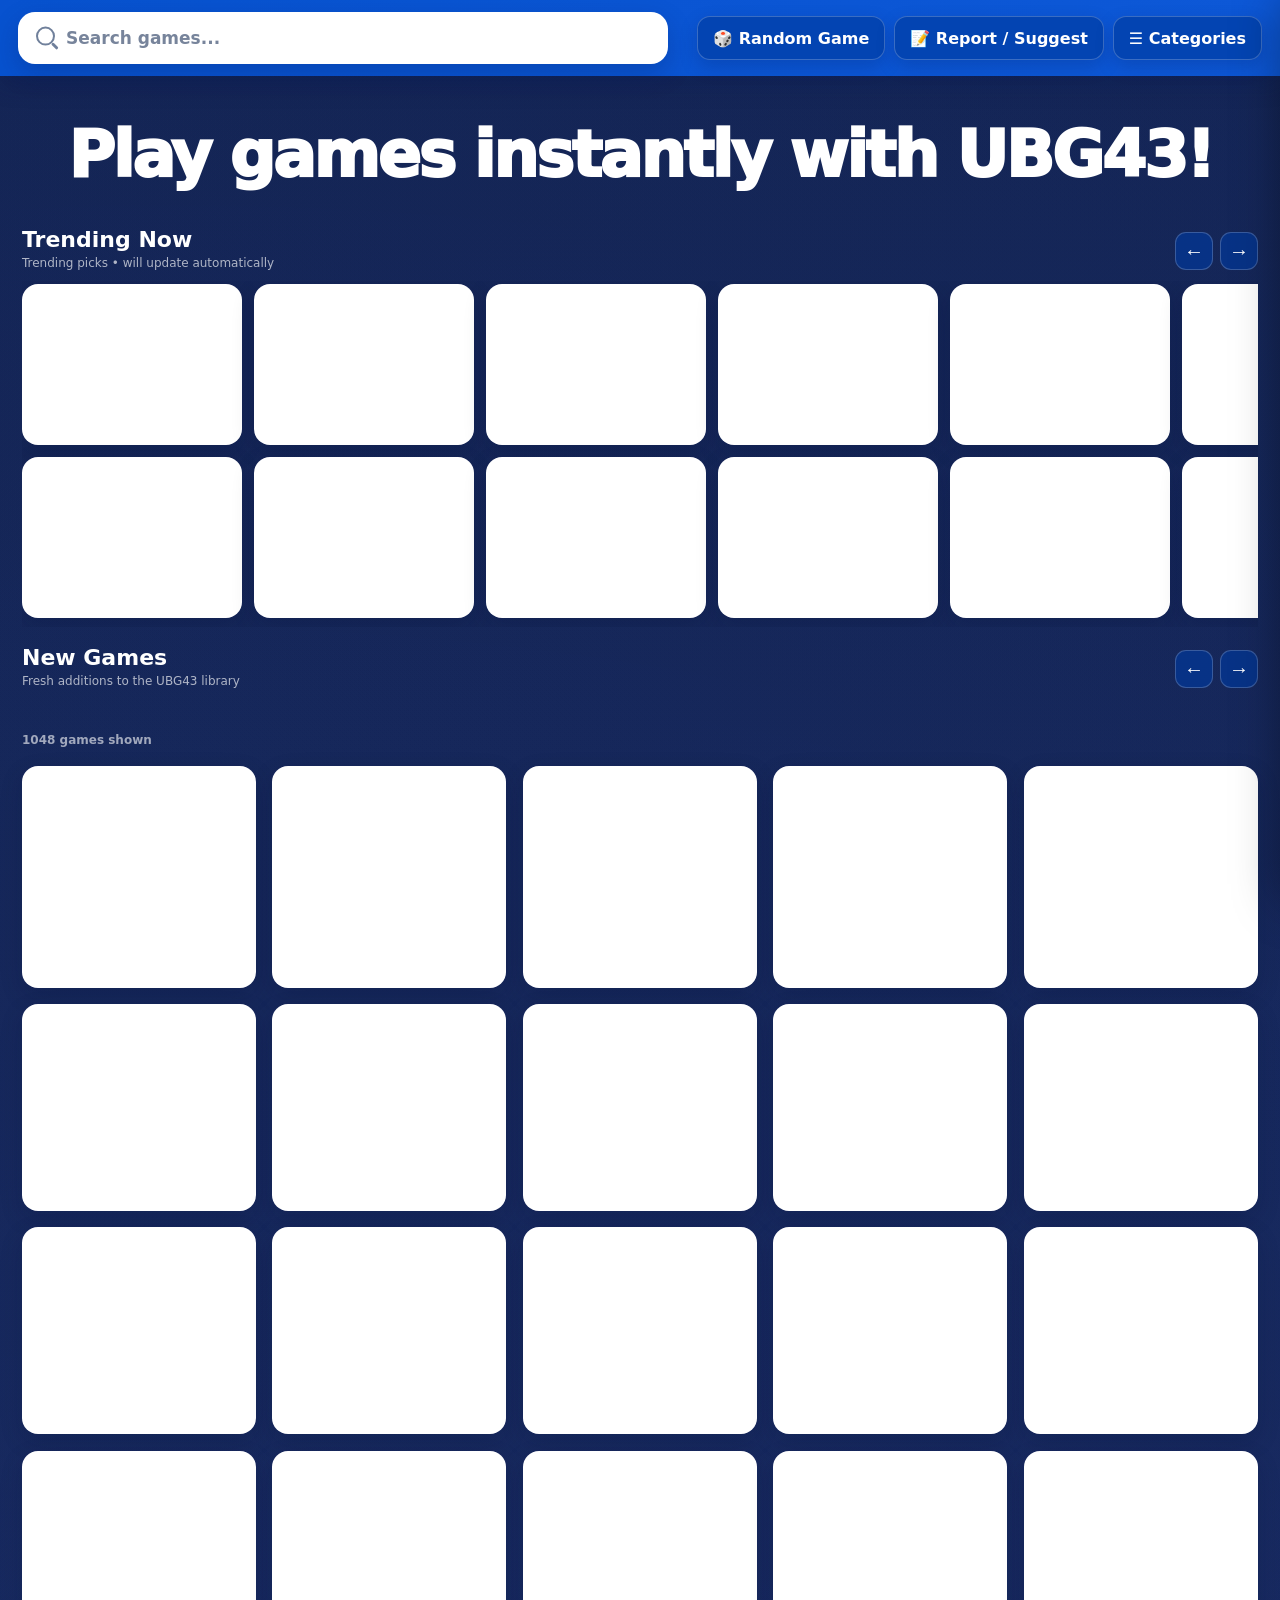
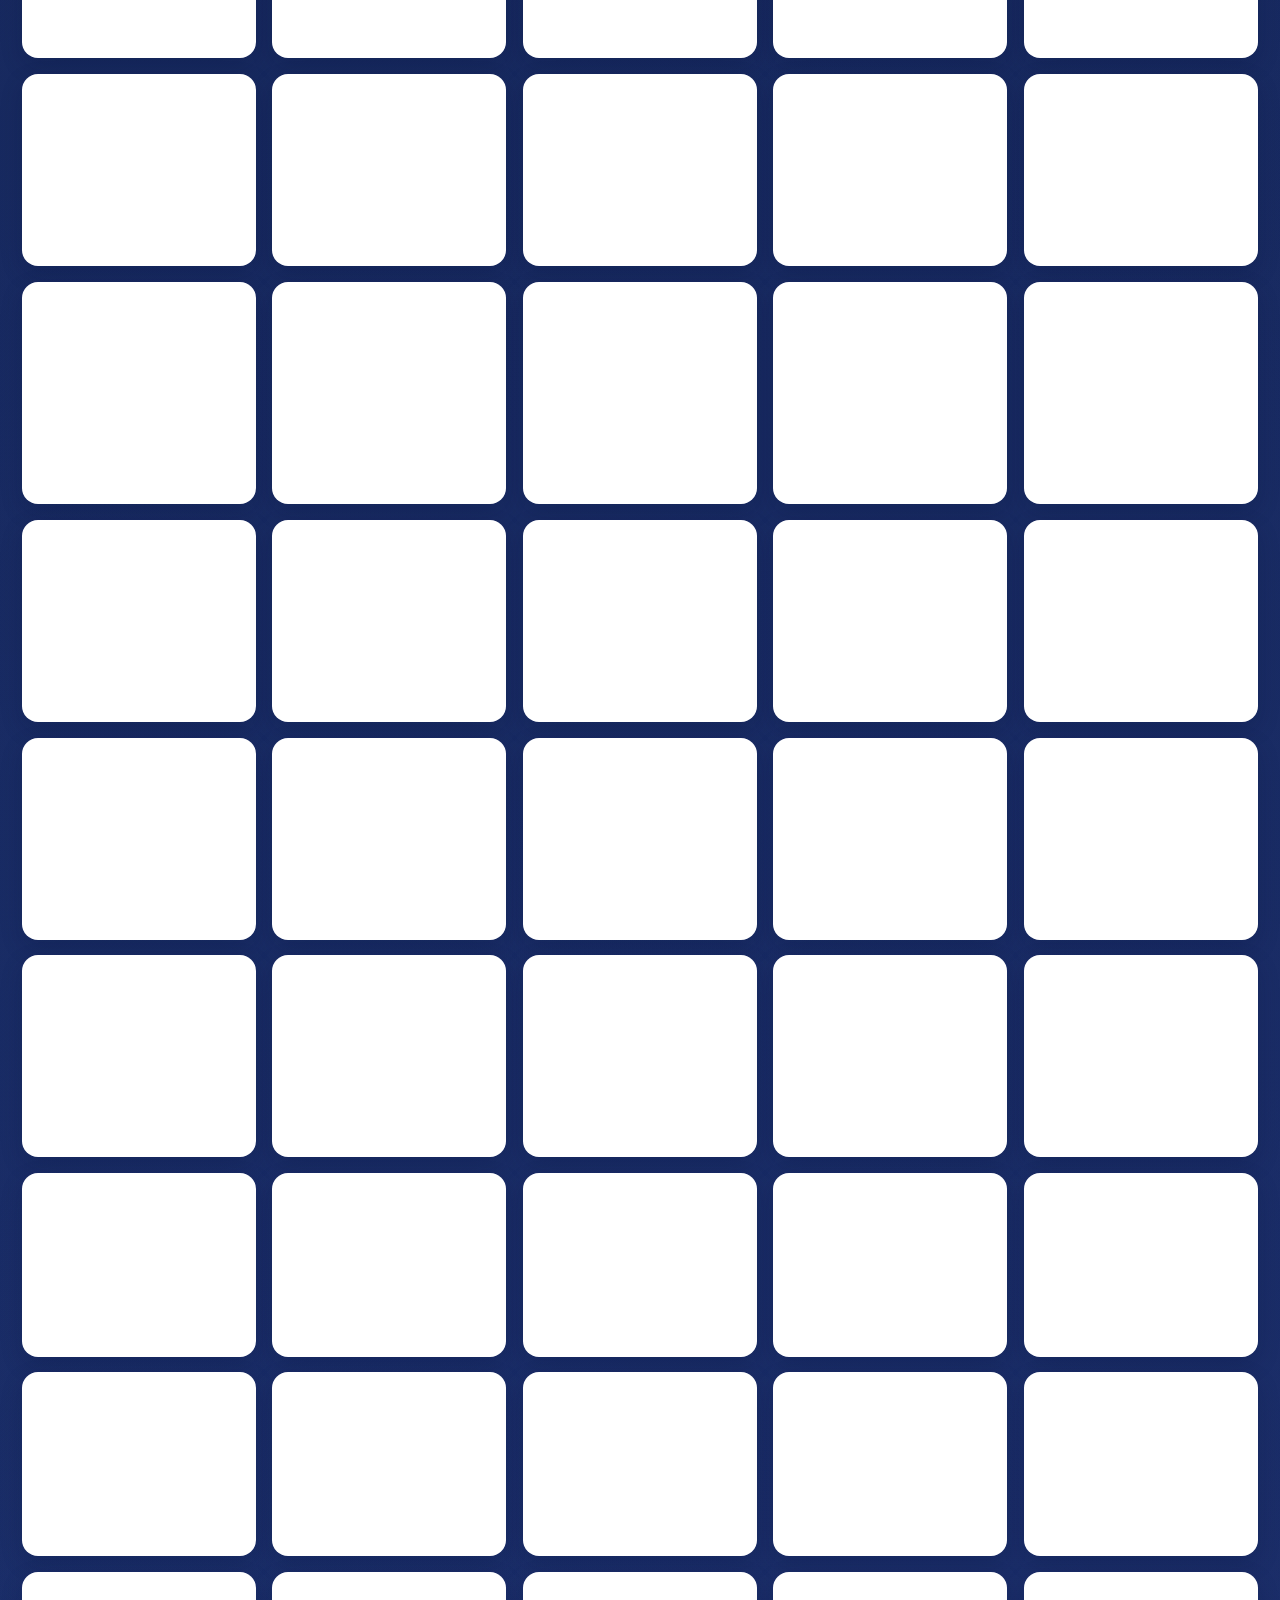
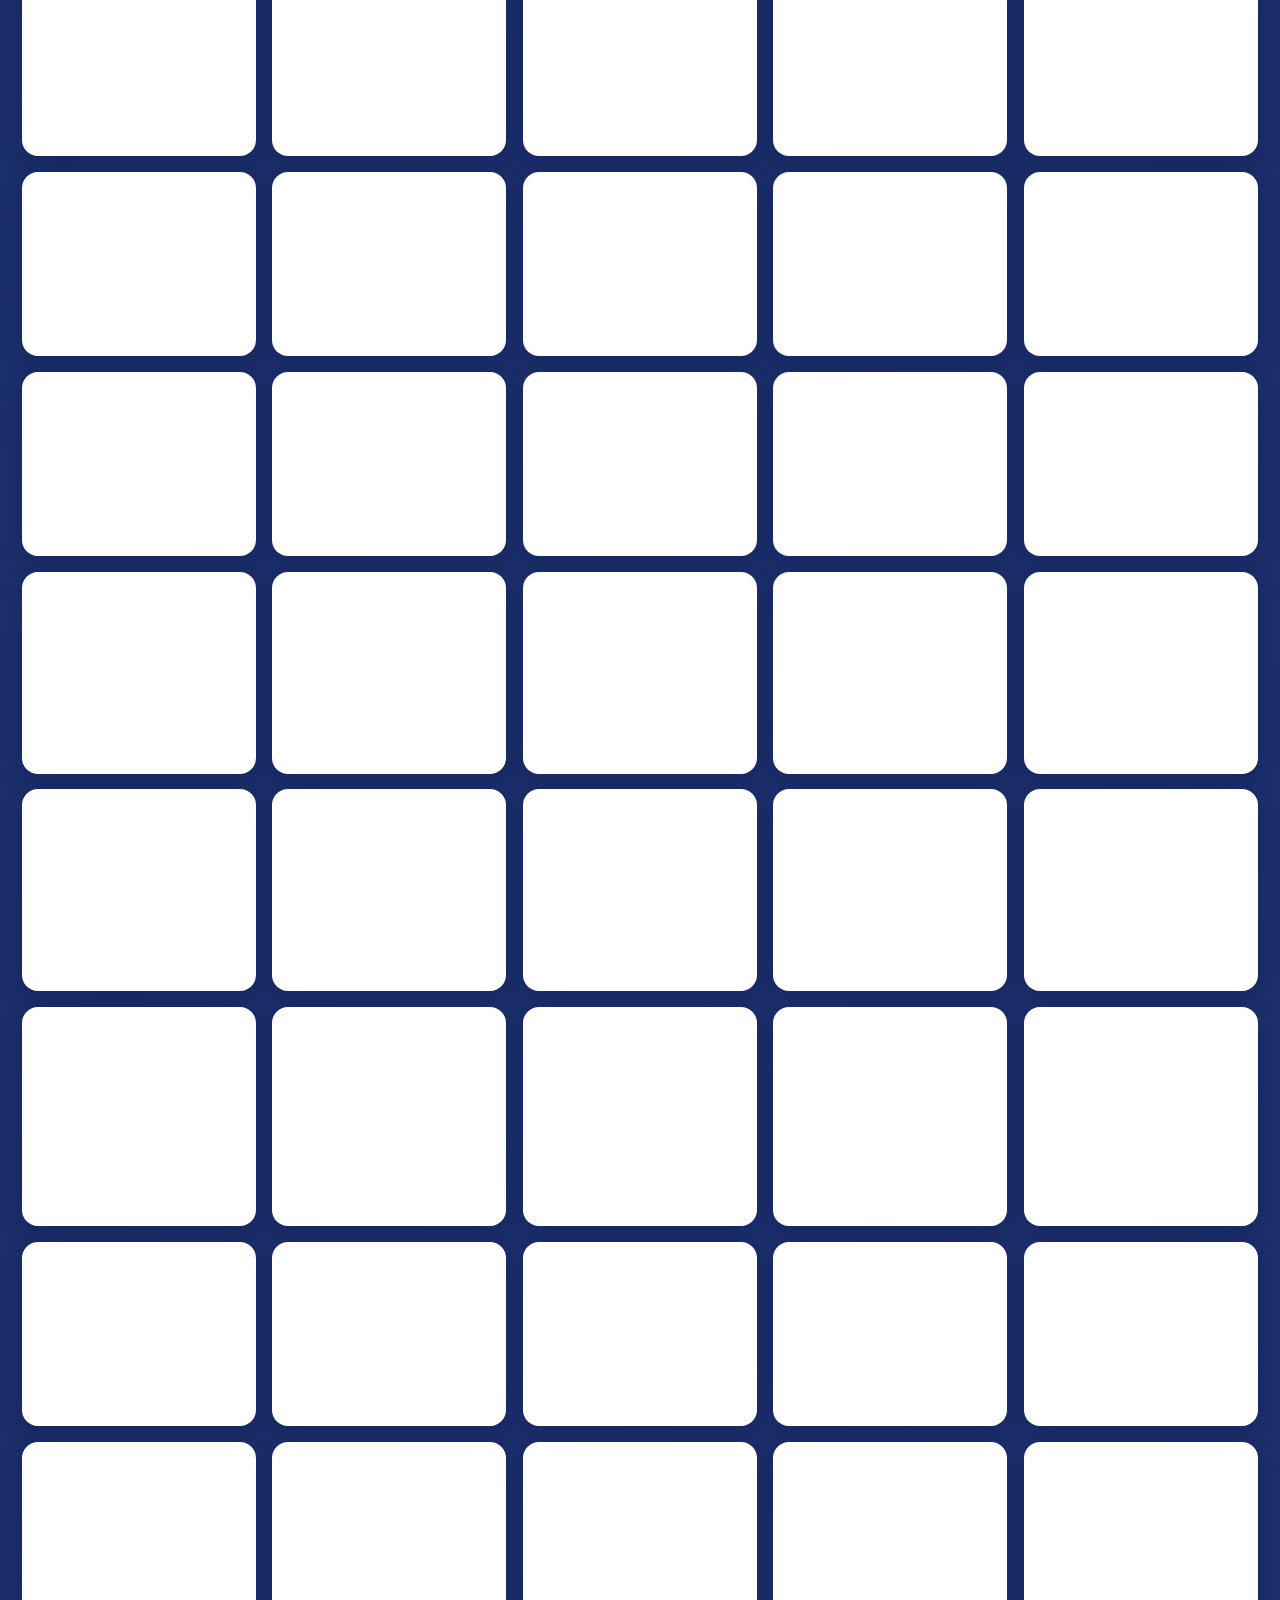
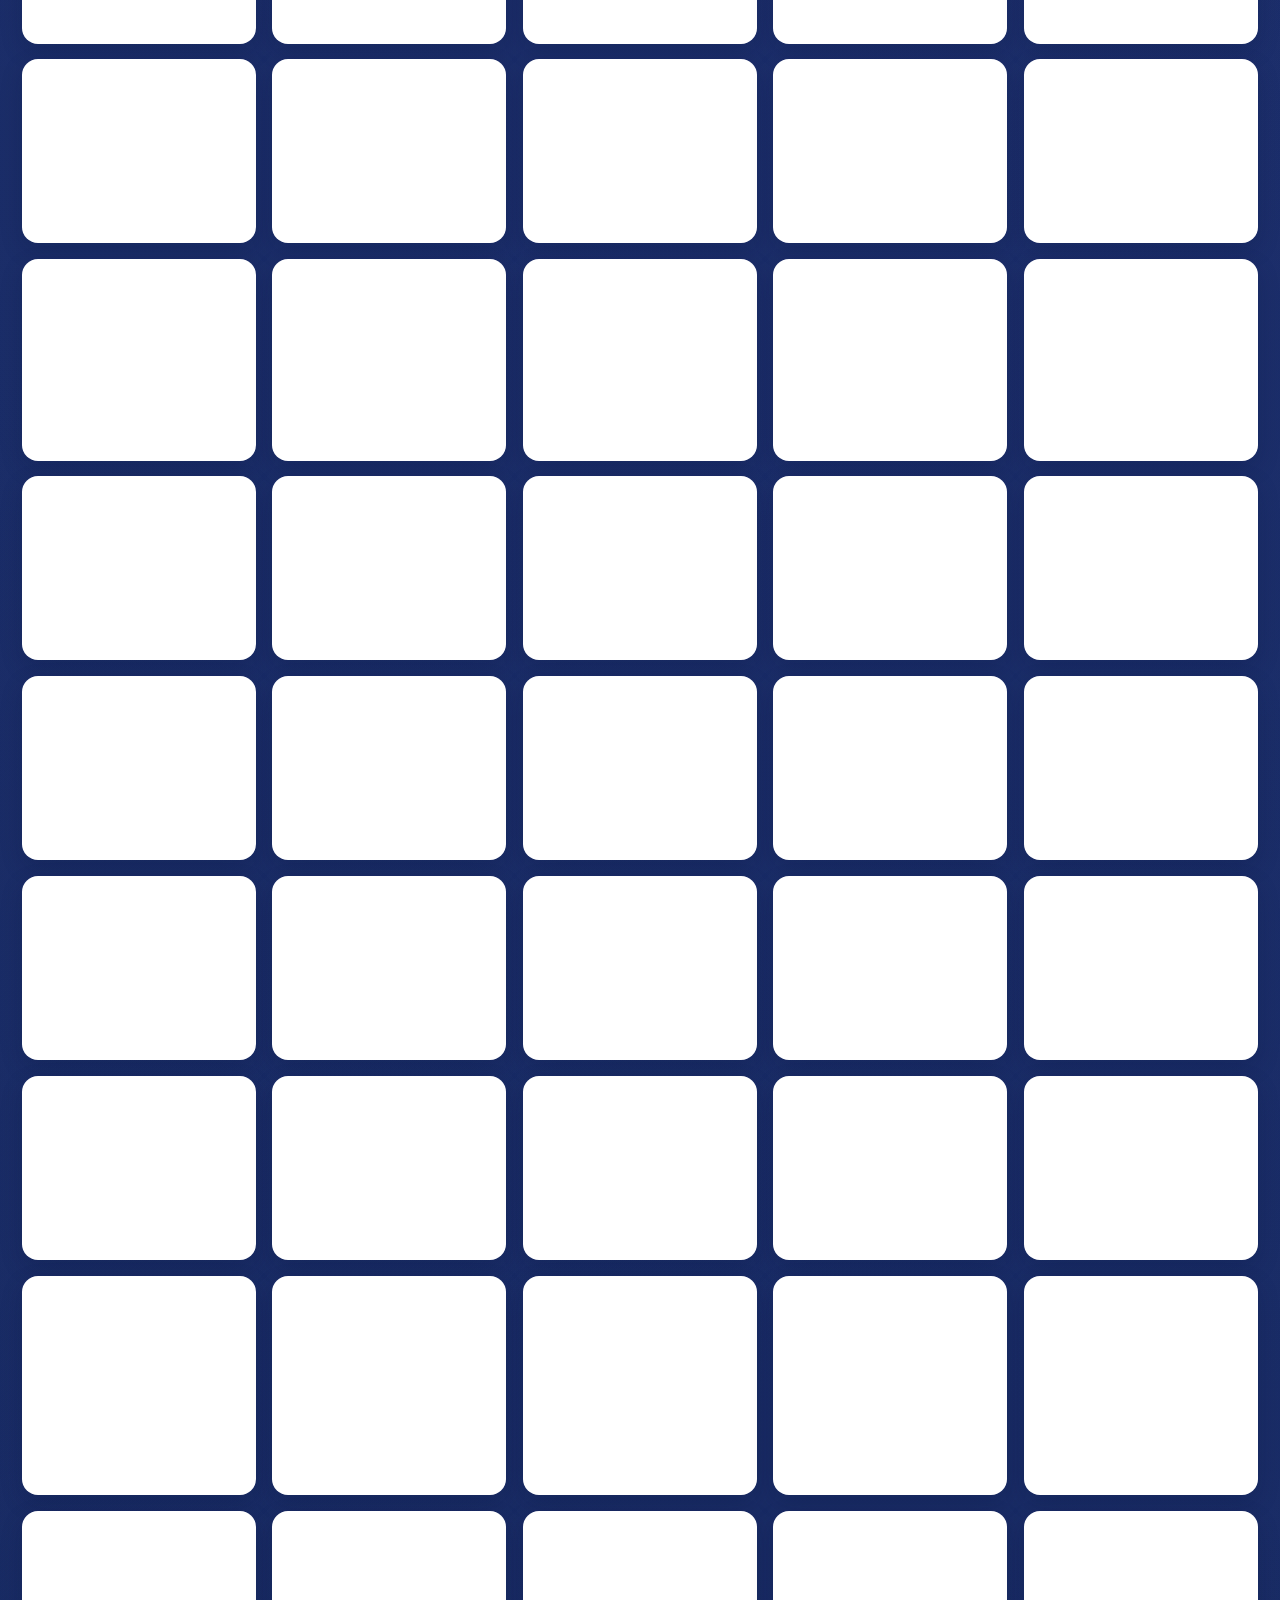
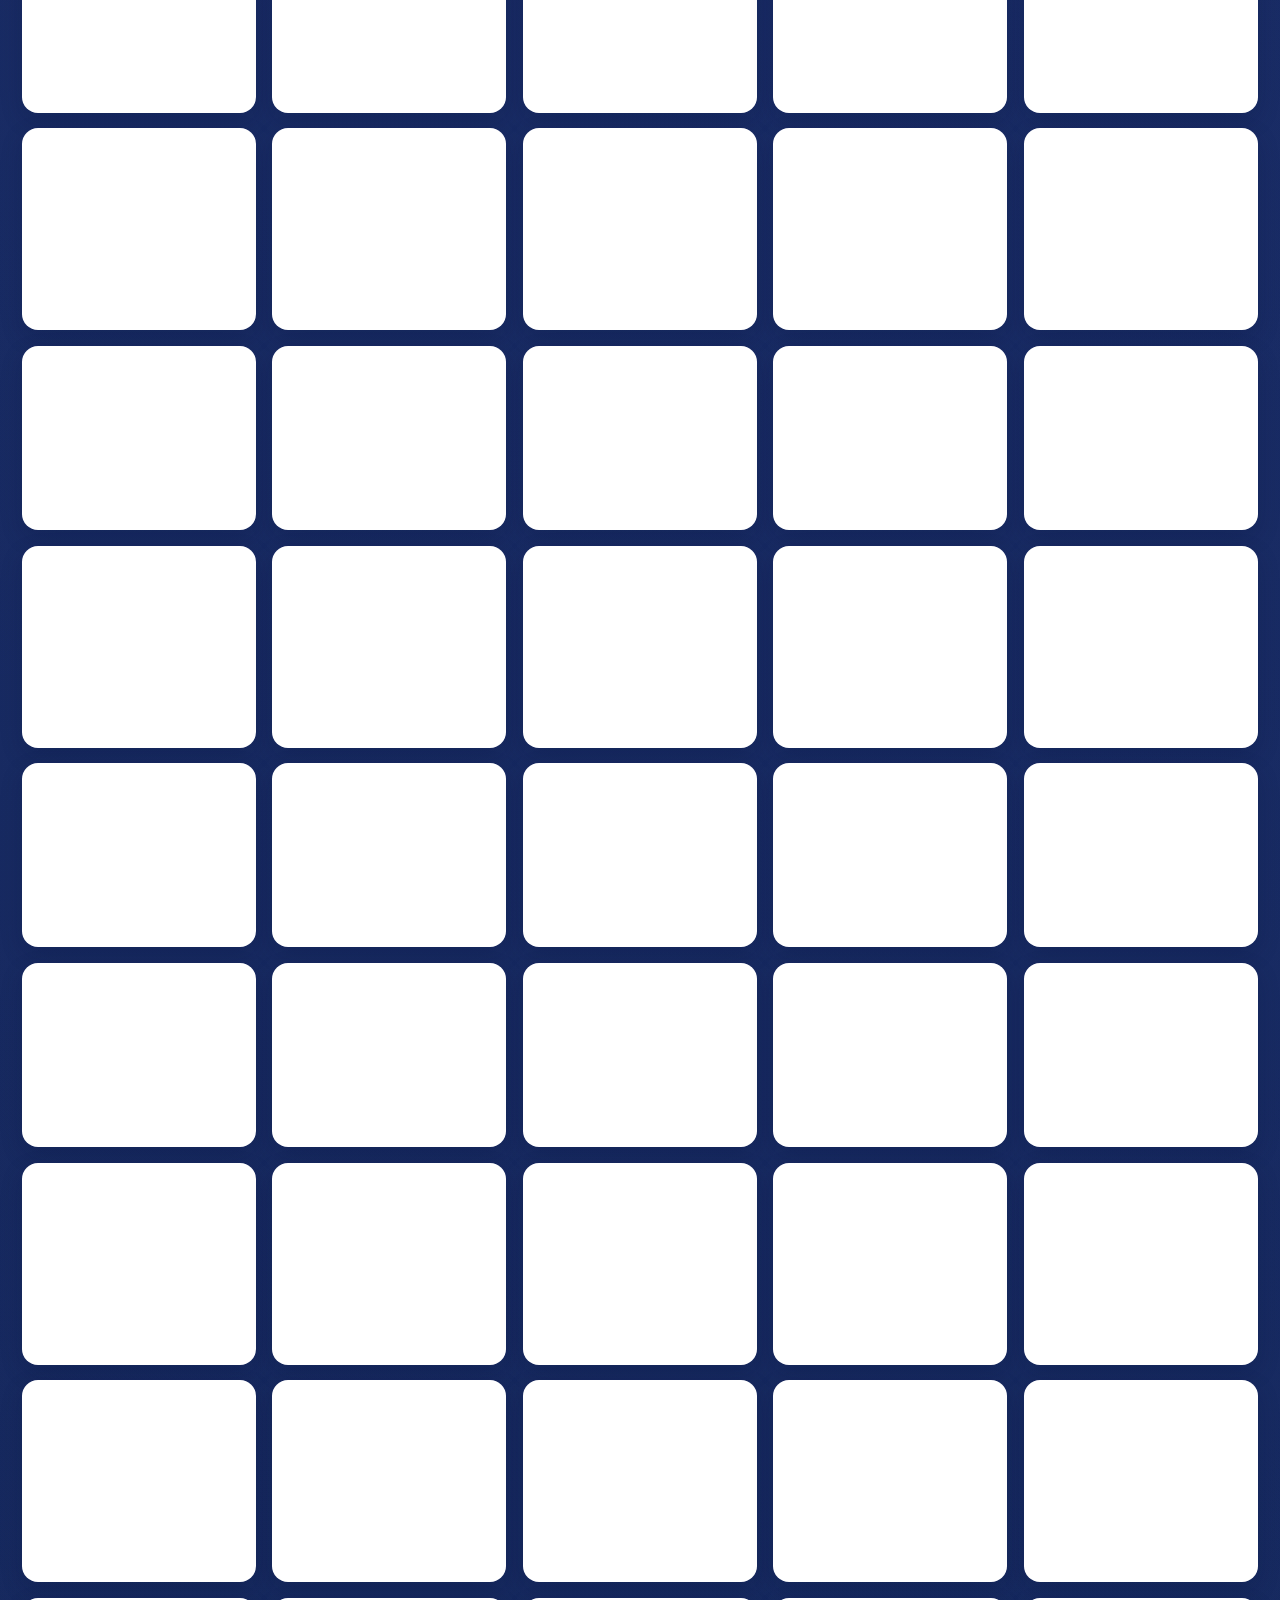
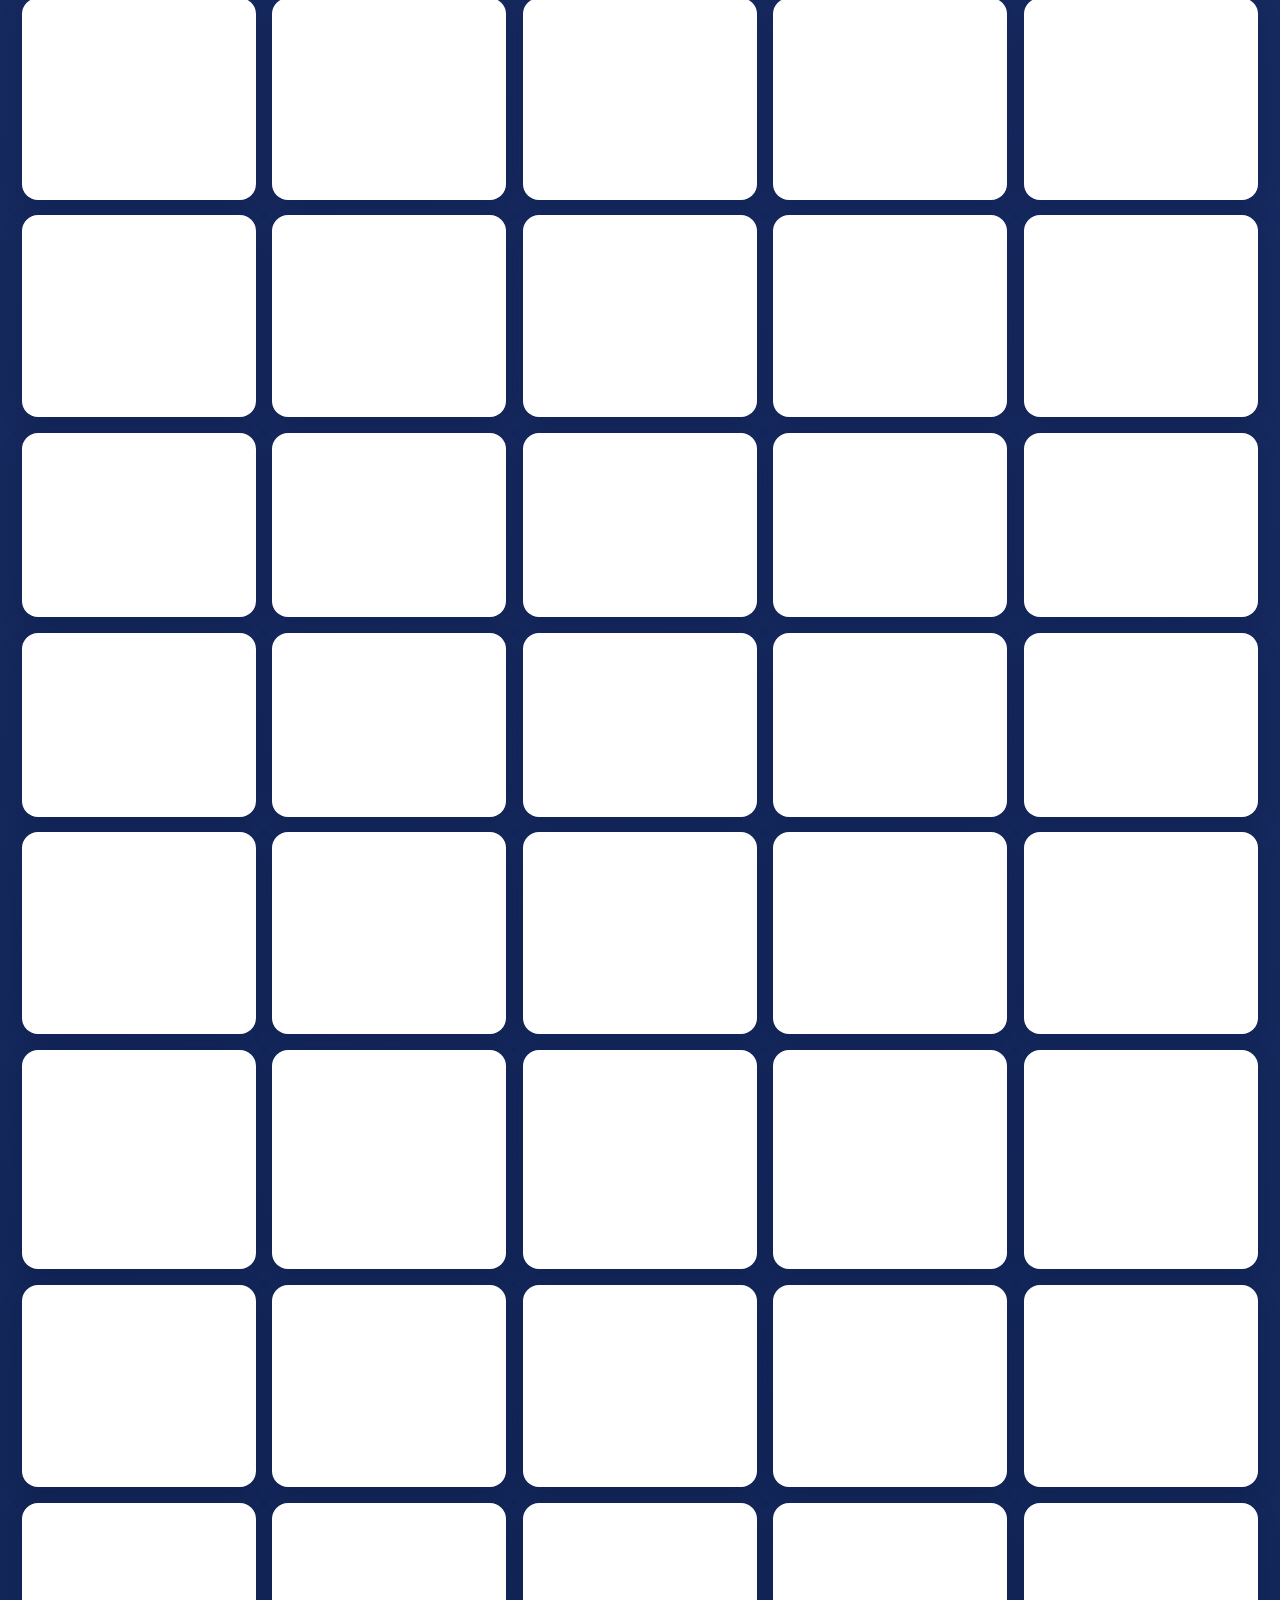
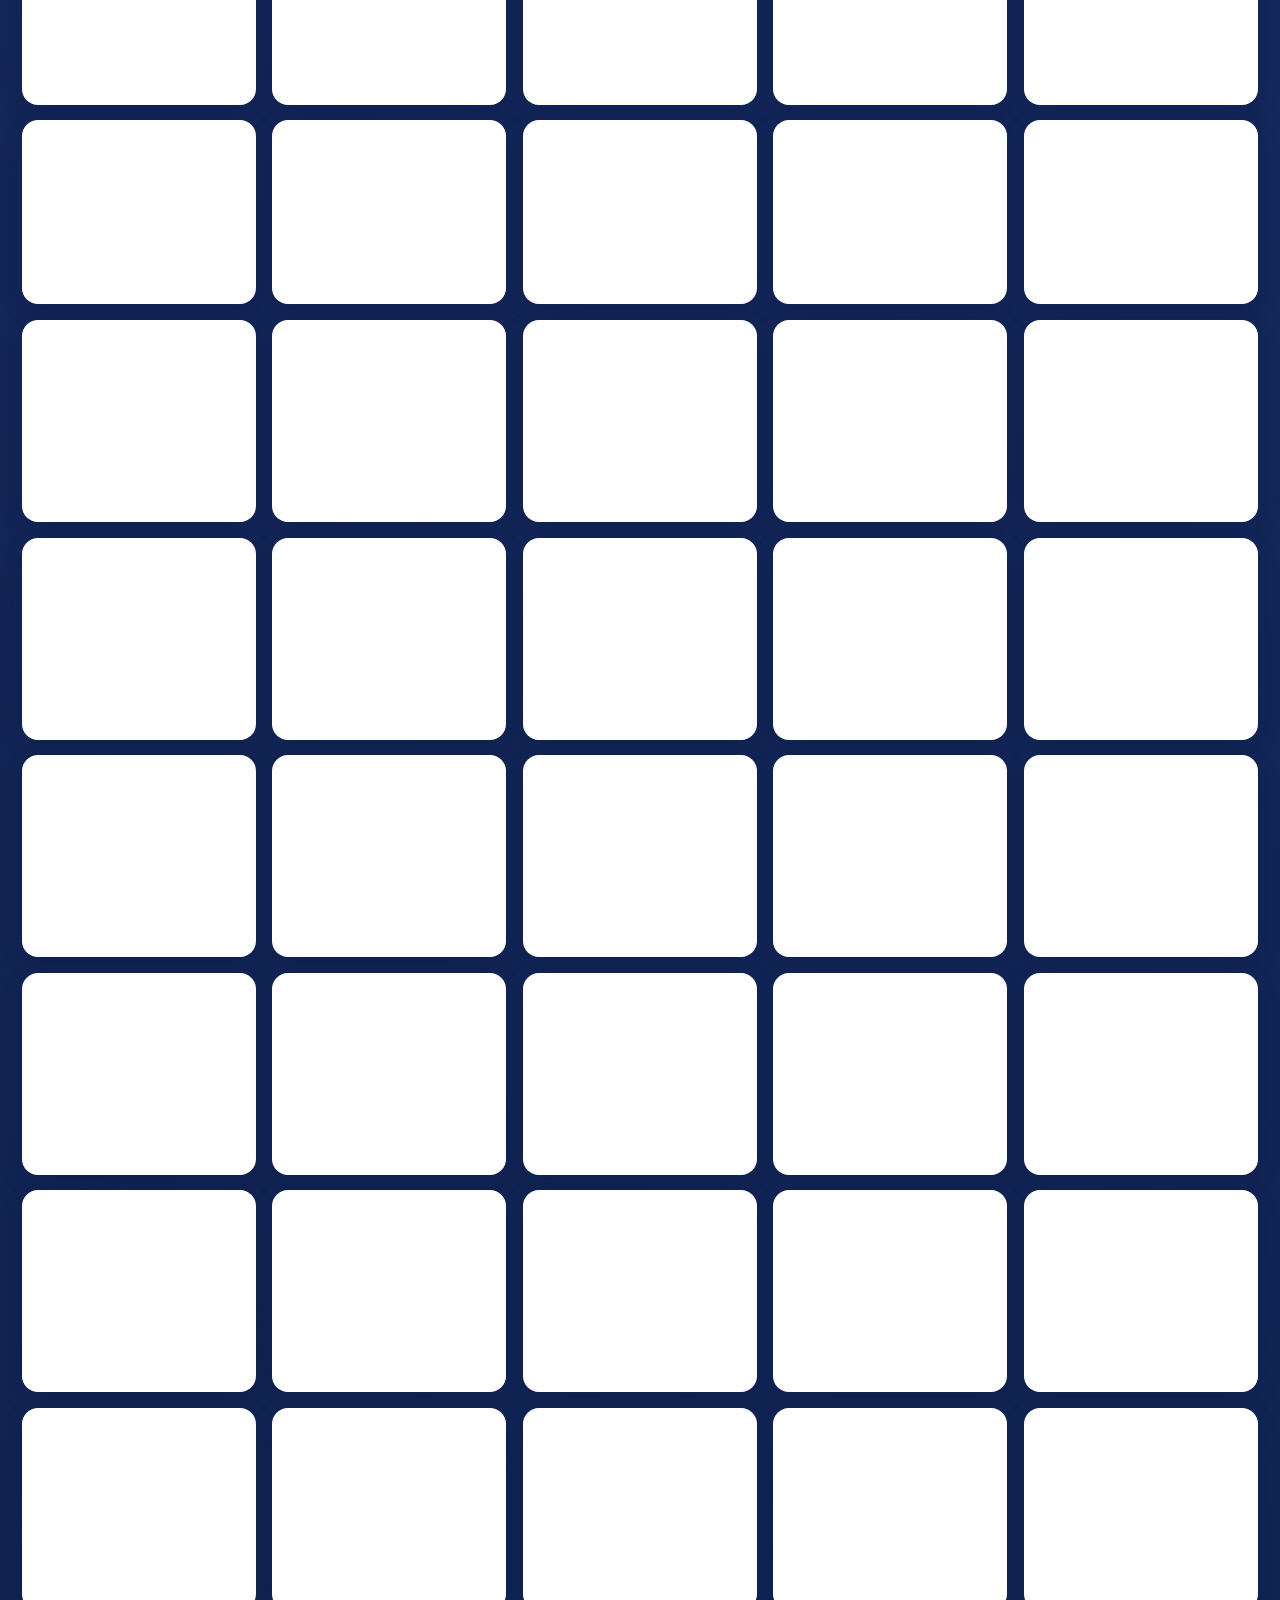
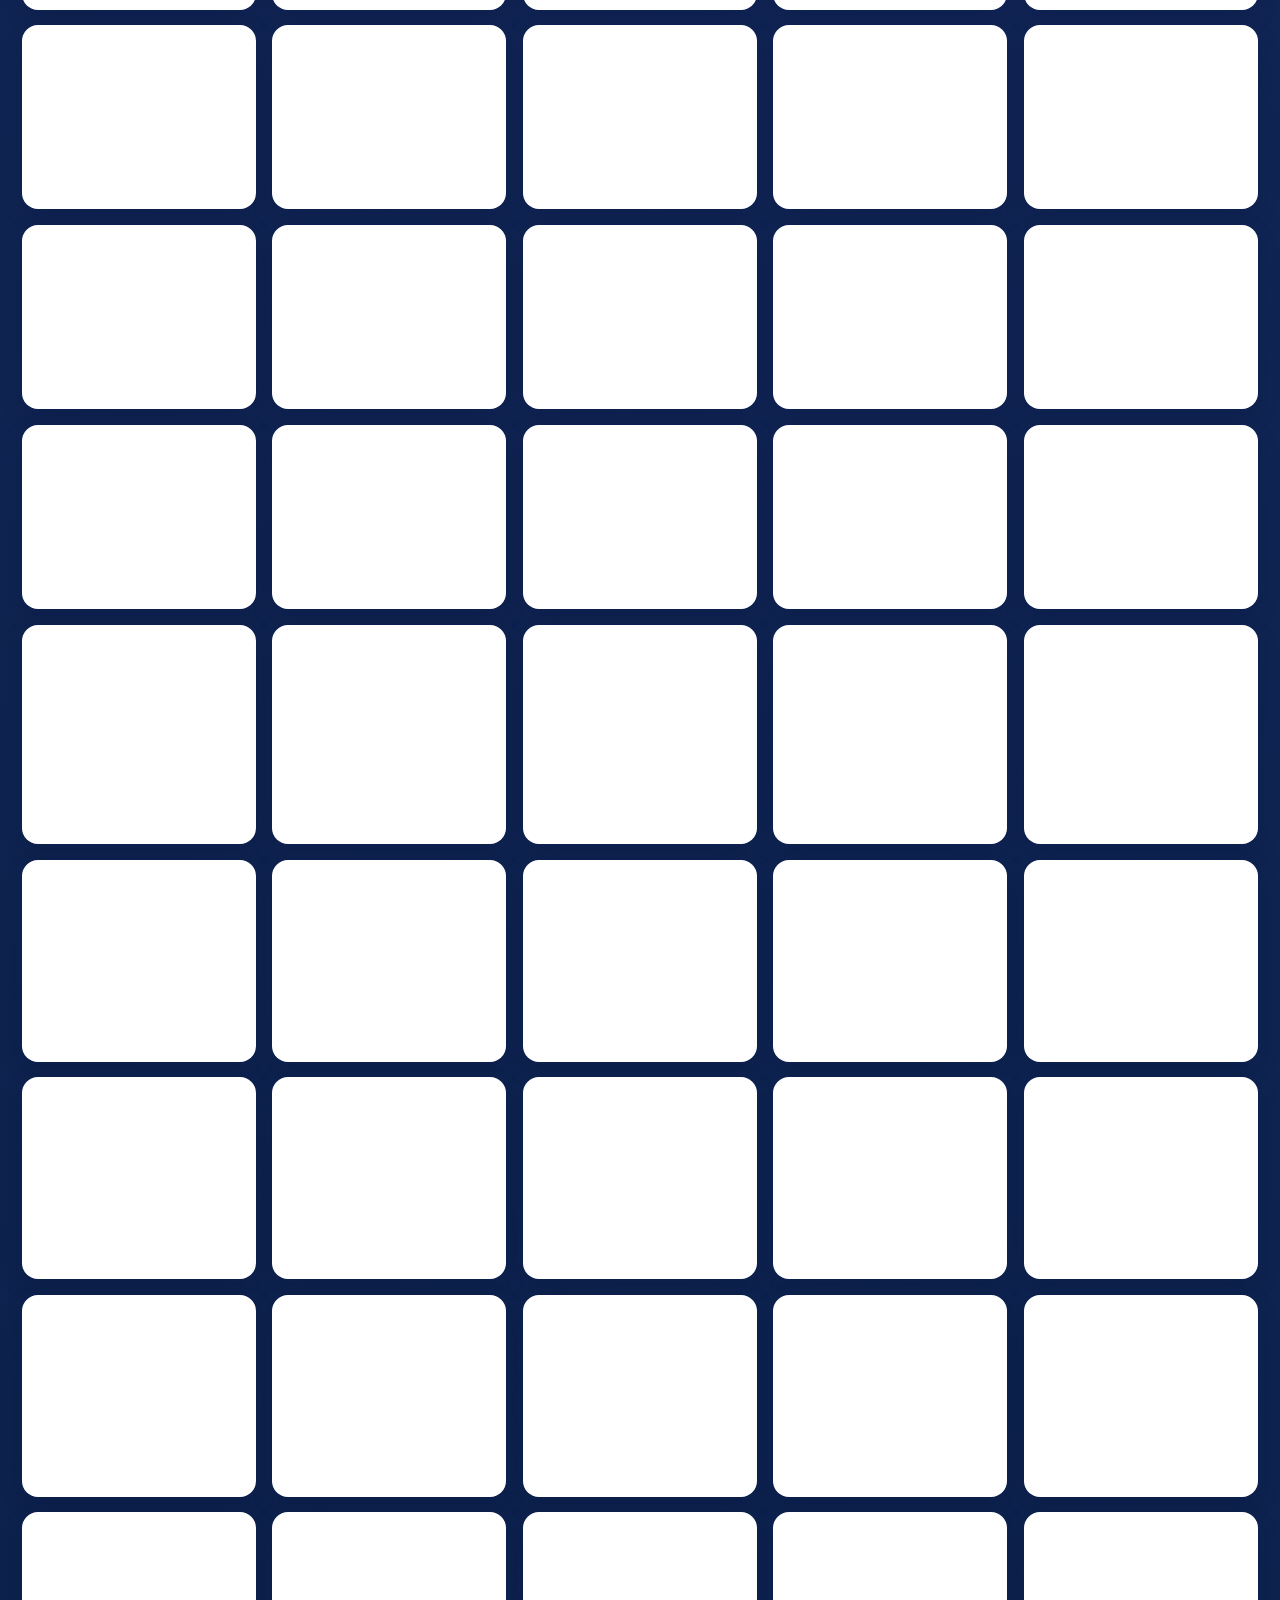
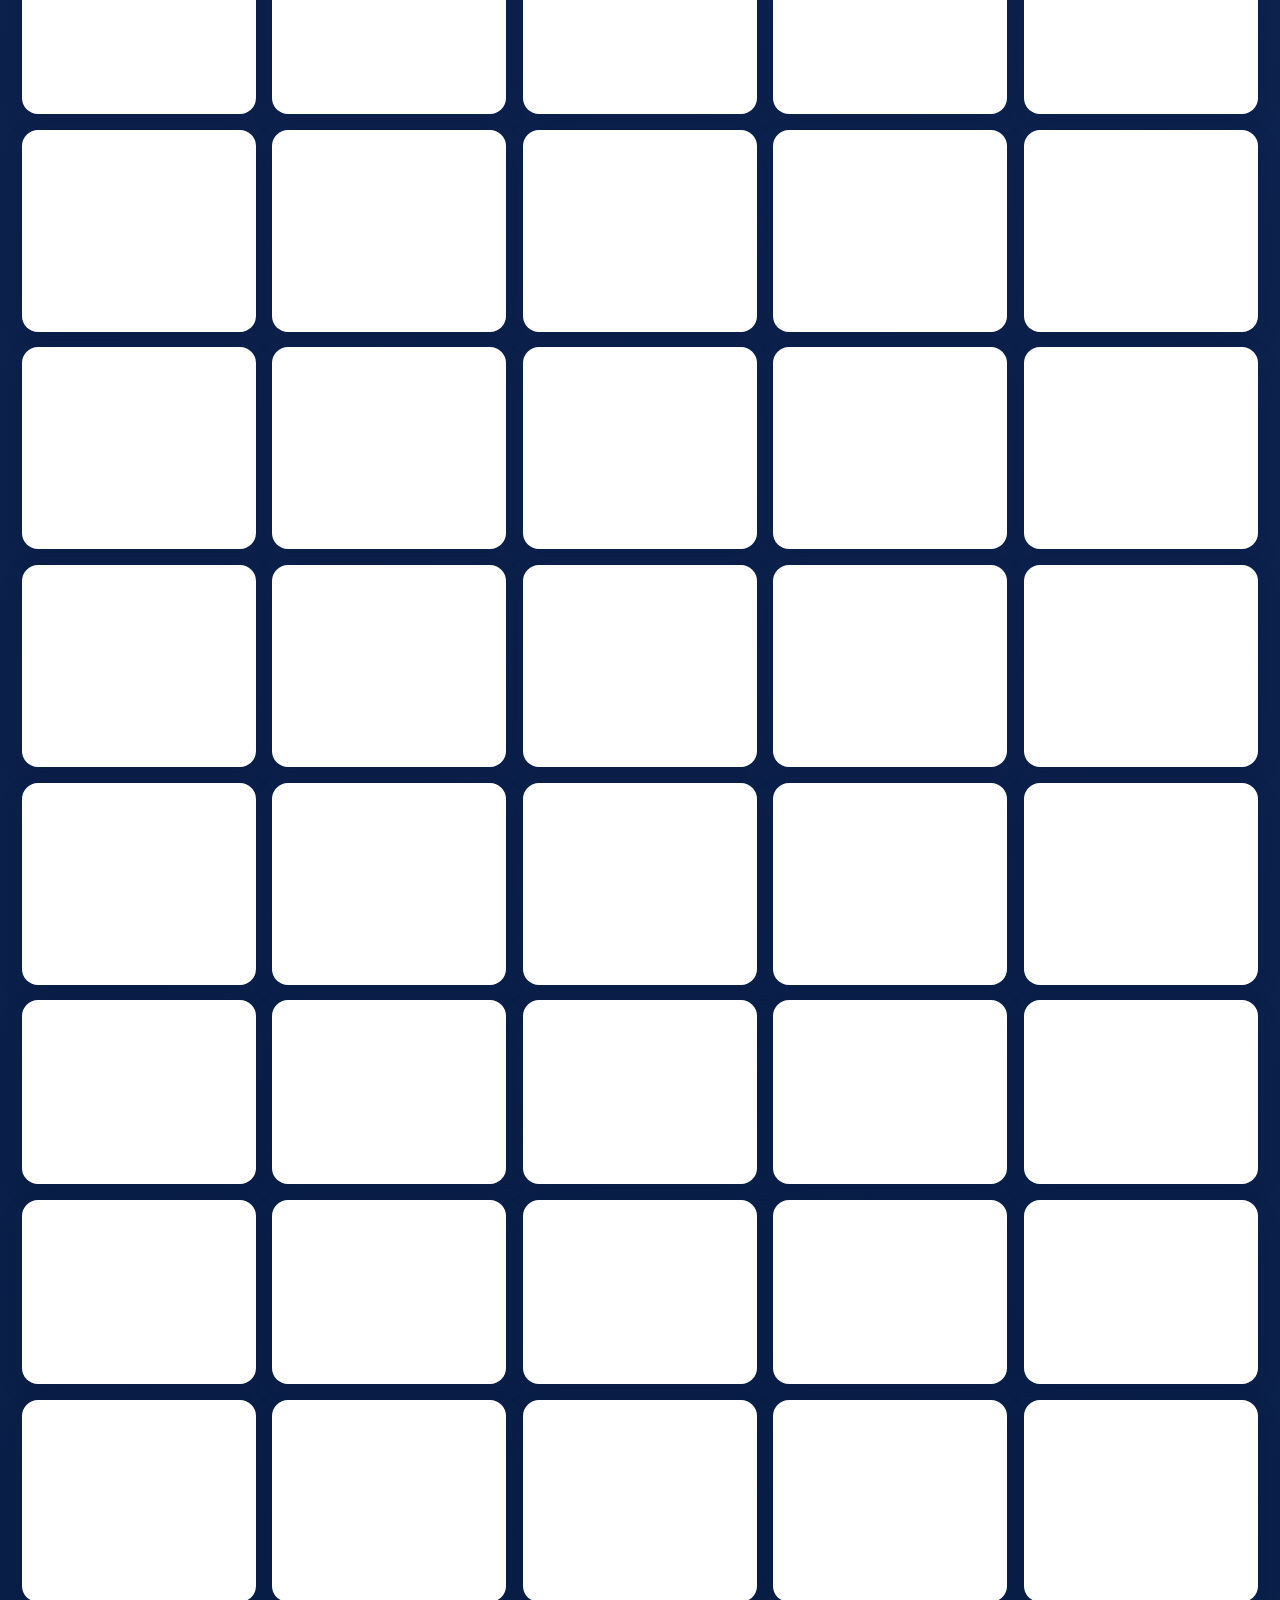
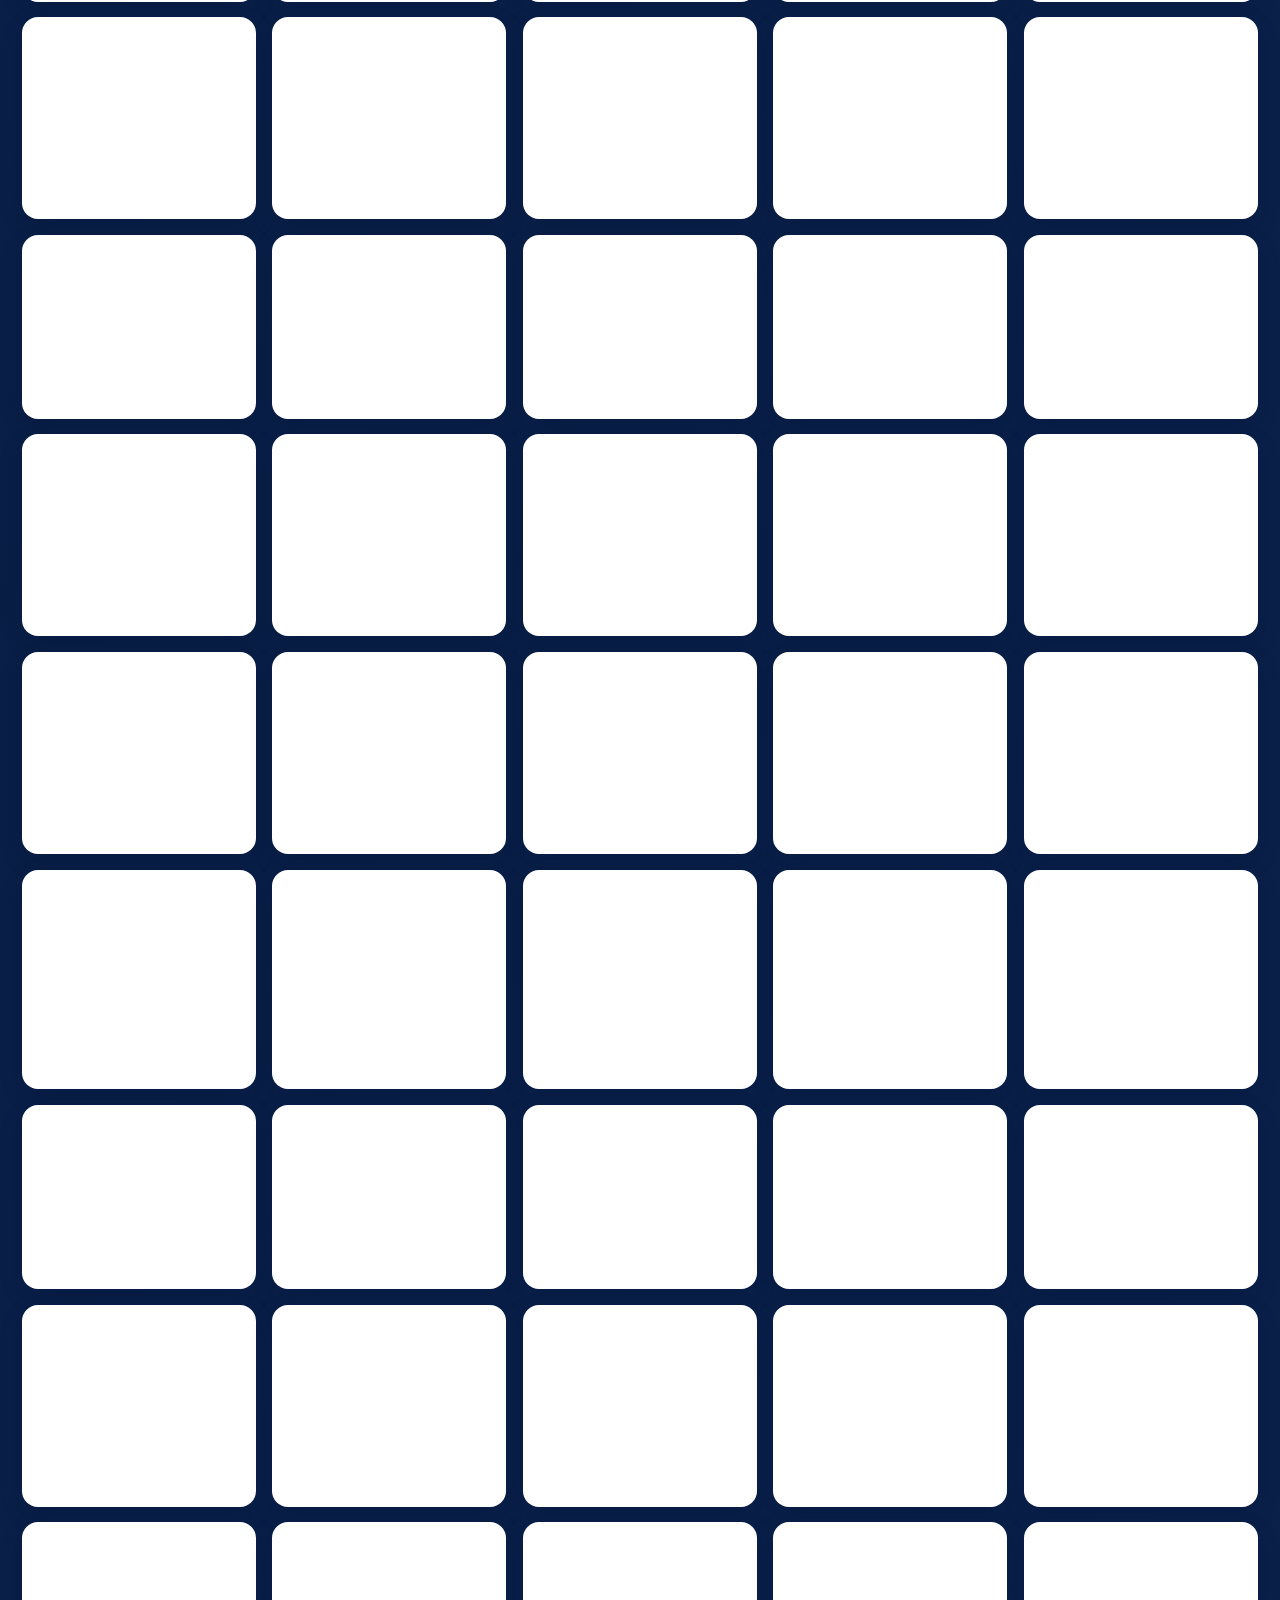
==== commit 7b88bc59: "Optimize image decoding and recommendation calculations" ====
--- a/index.html
+++ b/index.html
@@ -7,6 +7,8 @@
 <link rel="shortcut icon" type="image/x-icon" href="/Docs.ico?v=4">
 <title>Google Docs</title>
 <link rel="canonical" href="https://ubg43.github.io/">
+<link rel="dns-prefetch" href="//raw.githubusercontent.com">
+<link rel="dns-prefetch" href="//images.weserv.nl">
 <meta name="description" content="UBG43 is a fast unblocked games site with 1000+ games, quick search, automatic categories, new games, trending picks and personalized recommendations.">
 <meta name="robots" content="index,follow,max-image-preview:large,max-snippet:-1,max-video-preview:-1">
 <meta property="og:type" content="website">
@@ -4295,19 +4297,21 @@
 const norm=s=>String(s||'').normalize('NFKC').toLowerCase().replace(/[^a-z0-9]+/g,' ').trim();
 const rawSearch=s=>String(s??'').normalize('NFKC').replace(/[\\u200B-\\u200D\\uFEFF]/g,'').replace(/\\s+/g,' ').trim().toLowerCase();
 const isExactSymbolQuery=s=>/^[^a-z0-9\\s][a-z0-9]{1,2}$/i.test(rawSearch(s));
-const searchMatches=(title,query)=>{
+const isSymbolPrefixQuery=s=>/^[^a-z0-9\\s]+$/i.test(rawSearch(s));
+const searchMatchesMeta=(meta,query)=>{
   const q=rawSearch(query);
   if(!q)return true;
-  const t=rawSearch(title);
-  if(t===q)return true;
+  if(meta.raw===q)return true;
+  if(isSymbolPrefixQuery(q))return meta.raw.startsWith(q);
   if(isExactSymbolQuery(q))return false;
-  const nq=norm(q),nt=norm(title);
-  if(!nq||!nt)return false;
-  if(nt.includes(nq))return true;
+  const nq=norm(q);
+  if(!nq||!meta.norm)return false;
+  if(meta.norm.includes(nq))return true;
   const queryWords=nq.split(' ').filter(Boolean);
-  const titleWords=nt.split(' ').filter(Boolean);
+  const titleWords=meta.norm.split(' ').filter(Boolean);
   return queryWords.length>1&&queryWords.every(w=>titleWords.some(tw=>tw.startsWith(w)));
 };
+const searchMatches=(title,query)=>searchMatchesMeta({raw:rawSearch(title),norm:norm(title)},query);
 const titleOf=c=>(c?.querySelector('h3')?.textContent||'').trim();
 const urlOf=c=>{const d=c?.dataset?.url;if(d)return d;const a=c?.getAttribute('onclick')||'',m=a.match(/openGame\(\s*[\'\"]([^\'\"]+)/i);if(m)return m[1];const w=a.match(/window\.open\(\s*[\'\"]([^\'\"]+)/i);if(w)return w[1];return c?.querySelector('a[href]')?.href||''};
 const imageOf=c=>c?.querySelector('img')?.getAttribute('src')||'';
@@ -4325,7 +4329,7 @@
   if(now-last<60000)return;
   sent[k]=now;write('ubg43_global_sent',sent);
   globalTrending.counts[k]=(globalTrending.counts[k]||0)+1;
-  renderRails();decorate();
+  renderRails();
   try{
     const controller=new AbortController(),timer=setTimeout(()=>controller.abort(),7000);
     const r=await fetch(SUPABASE_TRENDING_URL+'/rest/v1/rpc/record_game_play',{method:'POST',headers:SUPABASE_TRENDING_HEADERS,body:JSON.stringify({p_game_key:k,p_title:titleOf(c),p_game_url:urlOf(c)}),cache:'no-store',signal:controller.signal});
@@ -4333,7 +4337,7 @@
     if(!r.ok)throw new Error('Supabase play '+r.status);
     const server=Number(await r.json());
     if(Number.isFinite(server))globalTrending.counts[k]=server;
-    globalTrending.ready=true;globalTrending.failed=false;updateTrendRailState();renderRails();decorate();
+    globalTrending.ready=true;globalTrending.failed=false;updateTrendRailState();renderRails();
   }catch(_){
     if(!globalTrending.ready)globalTrending.failed=true;
   }
@@ -4469,11 +4473,30 @@
   return true;
 };
 window.openGame=openGame;
-let cardCache=null;
+let cardCache=null,searchIndexCache=null,categoryCountsCache=null,railSignature='';
 function cards(){if(!grid)return [];if(!cardCache)cardCache=[...grid.querySelectorAll('.game-card')];return cardCache}
-function invalidateCards(){cardCache=null}
+function invalidateCards(){cardCache=null;searchIndexCache=null;categoryCountsCache=null;railSignature=''}
+function searchIndex(){
+  if(searchIndexCache)return searchIndexCache;
+  searchIndexCache=cards().map(c=>{
+    const title=titleOf(c);
+    return {c,title,raw:rawSearch(title),norm:norm(title)};
+  });
+  return searchIndexCache;
+}
+function categoryCounts(){
+  if(categoryCountsCache)return categoryCountsCache;
+  const counts=Object.create(null);
+  cards().forEach(c=>{
+    const cat=c.dataset.category||'Casual';
+    counts[cat]=(counts[cat]||0)+1;
+  });
+  categoryCountsCache=counts;
+  return counts;
+}
 async function loadLegacyIntoGrid(){
-  if(cards().length>=300)return cards().length;
+  if(cards().length>=300)return false;
+  let changed=false;
   try{
     const controller=new AbortController();const timer=setTimeout(()=>controller.abort(),7000);
     const r=await fetch('legacy-index.html?stable=1',{cache:'no-store',signal:controller.signal});
@@ -4482,18 +4505,20 @@
     const d=new DOMParser().parseFromString(await r.text(),'text/html');
     const source=[...d.querySelectorAll('.game-card')];
     if(source.length<100)throw new Error('legacy game count too low');
-    grid.textContent=''; invalidateCards(); const seen=new Set();
+    grid.textContent=''; invalidateCards(); const seen=new Set(),fragment=document.createDocumentFragment();
     source.forEach(src=>{
       const h=src.querySelector('h3'),img=src.querySelector('img'); if(!h||!img)return;
       const rawTitle=h.textContent.trim();
       const title=rawTitle.toLowerCase().replace(/[^a-z0-9]+/g,' ').trim();
       if(!title||BLOCKED_TITLE_PATTERNS.some(x=>rawTitle.toLowerCase().includes(x))||rawTitle.trim().startsWith('[!]')||seen.has(title))return;
       const c=src.cloneNode(true),a=c.getAttribute('onclick')||'',m=a.match(/openGame\(\s*[\'\"]([^\'\"]+)/i);
-      if(m)c.dataset.url=m[1]; seen.add(title); grid.append(c);
+      if(m)c.dataset.url=m[1]; seen.add(title); fragment.append(c);
     });
+    grid.append(fragment);
     invalidateCards();
+    changed=true;
   }catch(_){}
-  return cards().length;
+  return changed;
 }
 function isNew(c){if(c.dataset.new==='1'||c.dataset.new==='true')return true;const d=Date.parse(c.dataset.newSince||c.dataset.date||'');return Number.isFinite(d)&&Date.now()-d<45*86400000}
 const fallbackTrendingKeys=new Set();
@@ -4501,7 +4526,19 @@
 const MAINTENANCE_TITLE_KEYS=new Set(['steal a egg online','obby steal an egg online','meccha chameleon online']);
 function isMaintenance(c){return c?.dataset?.maintenance==='1'||c?.dataset?.maintenance==='true'||MAINTENANCE_TITLE_KEYS.has(norm(titleOf(c)))}
 function badge(c,text,cls){const box=c.querySelector('.ubg43-badges')||(()=>{const x=document.createElement('div');x.className='ubg43-badges';c.append(x);return x})();const b=document.createElement('span');b.className='ubg43-badge '+cls;b.textContent=text;box.append(b)}
-function decorate(){const cs=cards();cs.forEach(c=>{c.querySelector('.ribbons')?.remove();c.querySelector('.ubg43-badges')?.remove();if(isNew(c))badge(c,'NEW','new');if(isTrending(c))badge(c,'TRENDING','trending')})}
+function decorate(){
+  cards().forEach(c=>{
+    const box=c.querySelector('.ubg43-badges');
+    const wantNew=isNew(c),wantTrending=isTrending(c);
+    const haveNew=!!box?.querySelector('.new'),haveTrending=!!box?.querySelector('.trending');
+    const hasOldRibbons=!!c.querySelector('.ribbons');
+    if(haveNew===wantNew&&haveTrending===wantTrending&&!hasOldRibbons)return;
+    c.querySelector('.ribbons')?.remove();
+    box?.remove();
+    if(wantNew)badge(c,'NEW','new');
+    if(wantTrending)badge(c,'TRENDING','trending');
+  });
+}
 const IMAGE_PROXY='https://images.weserv.nl/?url=';
 const KNOWN_IMAGE_ALTERNATES={'blumgi dragon':['https://pokigamez.github.io/images/blumgi-dragon.png','https://retrobowl-25.github.io/thumbs/blumgi-dragon.webp','https://bitlifeonline.github.io/blumgi-dragon/logo.png']};
 function imageTitle(img){return String(img?.alt||img?.closest?.('.game-card')?.querySelector?.('h3')?.textContent||'UBG43 Game').trim()}
@@ -4535,6 +4572,8 @@
   if(!img||img.tagName!=='IMG')return;
   if(img.dataset.ubg43ImageWired==='1')return;
   img.dataset.ubg43ImageWired='1';
+  img.decoding='async';
+  if(!img.getAttribute('loading'))img.loading='lazy';
   if(!img.dataset.ubg43ImageSource)img.dataset.ubg43ImageSource=img.getAttribute('src')||'';
   img.addEventListener('error',()=>handleImageError(img),{passive:true});
   if(img.complete&&img.naturalWidth===0&&img.getAttribute('src'))setTimeout(()=>handleImageError(img),0);
@@ -4543,16 +4582,43 @@
 document.addEventListener('error',e=>{const el=e.target;if(el?.tagName==='IMG')handleImageError(el)},true);
 function wire(c){if(!c)return;c.tabIndex=0;if(!c.dataset.url)c.dataset.url=urlOf(c);c.querySelectorAll?.('img').forEach(wireImage)}
 function applyView(){
-  const q=search?.value||'',hasSearch=!!rawSearch(q),exact=isExactSymbolQuery(q),cat=window.__ubg43ActiveCategory||'All Games',cs=cards();
-  cs.forEach(c=>{
-    const catOk=hasSearch||exact||cat==='All Games'||(cat==='New Games'?isNew(c):cat==='Trending'?isTrending(c):(c.dataset.category||'Casual')===cat);
-    c.style.display=catOk&&searchMatches(titleOf(c),q)?'':'none';
+  const q=search?.value||'',hasSearch=!!rawSearch(q),exact=isExactSymbolQuery(q),cat=window.__ubg43ActiveCategory||'All Games',index=searchIndex();
+  let shown=0;
+  index.forEach(meta=>{
+    const c=meta.c,catOk=hasSearch||exact||cat==='All Games'||(cat==='New Games'?isNew(c):cat==='Trending'?isTrending(c):(c.dataset.category||'Casual')===cat);
+    const visible=catOk&&searchMatchesMeta(meta,q);
+    c.style.display=visible?'':'none';
+    if(visible)shown++;
   });
-  const shown=cs.filter(c=>c.style.display!=='none').length;
   if($('status'))$('status').textContent=shown+' games shown';
 }
-function similarity(a,b){const A=new Set(norm(a).split(' ').filter(x=>x.length>1)),B=new Set(norm(b).split(' ').filter(x=>x.length>1));if(!A.size||!B.size)return 0;let n=0;A.forEach(x=>B.has(x)&&n++);return n/Math.sqrt(A.size*B.size)}
-function fillRail(rail,srcs){if(!rail)return;rail.innerHTML='';const used=new Set();srcs.forEach(src=>{if(blockedTitle(src))return;const k=keyOf(src);if(used.has(k))return;used.add(k);const c=src.cloneNode(true);c.dataset.url=urlOf(src);c.style.display='';c.hidden=false;c.querySelector('.ribbons')?.remove();c.querySelector('.ubg43-badges')?.remove();rail.append(c);wire(c);if(isNew(src))badge(c,'NEW','new');if(isTrending(src))badge(c,'TRENDING','trending')});if(srcs.length){const d=document.createElement('div');d.className='done';d.innerHTML='<span>That’s all for now ✨<small>More games are added automatically.</small></span>';rail.append(d)}}
+function similarityNorm(a,b){
+  const A=new Set(String(a||'').split(' ').filter(x=>x.length>1)),B=new Set(String(b||'').split(' ').filter(x=>x.length>1));
+  if(!A.size||!B.size)return 0;
+  let n=0;A.forEach(x=>B.has(x)&&n++);
+  return n/Math.sqrt(A.size*B.size);
+}
+function similarity(a,b){return similarityNorm(norm(a),norm(b))}
+function fillRail(rail,srcs){
+  if(!rail)return;
+  rail.textContent='';
+  const used=new Set(),fragment=document.createDocumentFragment();
+  srcs.forEach(src=>{
+    if(blockedTitle(src))return;
+    const k=keyOf(src);if(used.has(k))return;used.add(k);
+    const c=src.cloneNode(true);
+    c.dataset.url=urlOf(src);c.style.display='';c.hidden=false;
+    c.querySelector('.ribbons')?.remove();c.querySelector('.ubg43-badges')?.remove();
+    wire(c);if(isNew(src))badge(c,'NEW','new');if(isTrending(src))badge(c,'TRENDING','trending');
+    fragment.append(c);
+  });
+  if(srcs.length){
+    const d=document.createElement('div');d.className='done';
+    d.innerHTML='<span>That’s all for now ✨<small>More games are added automatically.</small></span>';
+    fragment.append(d);
+  }
+  rail.append(fragment);
+}
 function renderRails(){
   const cs=cards(),fresh=cs.filter(isNew).slice(0,24);
   const live=cs.filter(c=>globalCount(c)>0).sort((a,b)=>(globalCount(b)-globalCount(a))||titleOf(a).localeCompare(titleOf(b)));
@@ -4566,43 +4632,47 @@
   const backup=reserve.filter(c=>!used.has(keyOf(c))).slice(0,Math.max(0,24-trend.length));
   fallbackTrendingKeys.clear();
   backup.forEach(c=>fallbackTrendingKeys.add(keyOf(c)));
-  fillRail(trendRail,trend.concat(backup).slice(0,24));
-  fillRail(newRail,fresh.length?fresh:cs.filter(isNew).slice(0,24));
+  const trendSrc=trend.concat(backup).slice(0,24),newSrc=fresh.length?fresh:cs.filter(isNew).slice(0,24);
+  const nextSignature=trendSrc.map(keyOf).join('|')+'||'+newSrc.map(keyOf).join('|');
+  if(nextSignature===railSignature){updateTrendRailState();return}
+  railSignature=nextSignature;
+  fillRail(trendRail,trendSrc);
+  fillRail(newRail,newSrc);
   updateTrendRailState();
   decorate();
 }
 function recommendations(q){
   if(!recSection||!recRail)return;
-  const cs=cards(),n=norm(q);
-  if(!n||isExactSymbolQuery(q)){recSection.classList.add('hidden');recRail.innerHTML='';return}
+  const index=searchIndex(),n=norm(q);
+  if(!n||isExactSymbolQuery(q)){recSection.classList.add('hidden');recRail.textContent='';return}
   const ph=read('ubg43_final_plays',{}),sh=read('ubg43_final_searches',{});
-  const searchHits=cs.filter(c=>searchMatches(titleOf(c),q)&&!blockedTitle(c));
+  const searchHits=index.filter(meta=>searchMatchesMeta(meta,q)&&!blockedTitle(meta.c)).map(meta=>meta.c);
   const catAffinity=Object.create(null),playAffinity=Object.create(null);
   searchHits.forEach(c=>{const cat=String(c.dataset.category||'').trim();if(cat)catAffinity[cat]=(catAffinity[cat]||0)+1});
   Object.entries(ph).forEach(([k,v])=>{
-    const plays=Math.min(20,Number(v?.plays||0));
-    if(plays<=0)return;
-    cs.forEach(c=>{
-      const sim=similarity(titleOf(c),String(v?.title||k));
-      if(sim>0)playAffinity[keyOf(c)]=(playAffinity[keyOf(c)]||0)+sim*Math.log2(plays+1);
+    const plays=Math.min(20,Number(v?.plays||0)),sourceNorm=norm(v?.title||k),weight=Math.log2(plays+1);
+    if(plays<=0||!sourceNorm)return;
+    index.forEach(meta=>{
+      const sim=similarityNorm(meta.norm,sourceNorm);
+      if(sim>0)playAffinity[keyOf(meta.c)]=(playAffinity[keyOf(meta.c)]||0)+sim*weight;
     });
   });
-  const out=cs.filter(c=>{
-    const t=norm(titleOf(c));
-    return t&&!t.includes(n)&&!blockedTitle(c);
-  }).map(c=>{
-    const title=titleOf(c),t=norm(title),cat=String(c.dataset.category||'').trim();
+  const qTokens=new Set(n.split(' ').filter(x=>x.length>1));
+  const out=index.filter(meta=>{
+    const t=meta.norm;
+    return t&&!t.includes(n)&&!blockedTitle(meta.c);
+  }).map(meta=>{
+    const c=meta.c,title=meta.title,t=meta.norm,cat=String(c.dataset.category||'').trim();
     let score=0;
-    const direct=similarity(title,q);
+    const direct=similarityNorm(t,n);
     score+=direct*1.15;
-    const qTokens=new Set(n.split(' ').filter(x=>x.length>1));
     const tTokens=new Set(t.split(' ').filter(x=>x.length>1));
     let shared=0;qTokens.forEach(x=>{if(tTokens.has(x))shared++});
     if(shared)score+=Math.min(.72,shared*.18);
     if(cat&&catAffinity[cat])score+=Math.min(.9,catAffinity[cat]*.16);
     score+=(playAffinity[keyOf(c)]||0)*.16;
     Object.entries(sh).forEach(([k,v])=>{
-      const sv=similarity(title,k),count=Math.min(10,Number(v?.count||0));
+      const sv=similarityNorm(t,norm(k)),count=Math.min(10,Number(v?.count||0));
       if(sv>0)score+=sv*(.12+Math.log2(count+1)*.04);
     });
     if(isNew(c))score+=.04;
@@ -4618,8 +4688,8 @@
   if(!results)return;
   results.innerHTML='';
   const n=norm(q);
-  if(!n&&!isExactSymbolQuery(q)){results.classList.remove('open');return}
-  const hits=cards().filter(c=>searchMatches(titleOf(c),q)).slice(0,7);
+  if(!n&&!isSymbolPrefixQuery(q)&&!isExactSymbolQuery(q)){results.classList.remove('open');return}
+  const hits=searchIndex().filter(meta=>searchMatchesMeta(meta,q)).slice(0,7).map(meta=>meta.c);
   if(!hits.length){
     const d=document.createElement('div');
     d.className='search-empty';
@@ -4646,24 +4716,50 @@
   });
   results.classList.add('open');
 }
-function openCategories(){const side=$('categorySidebar'),ov=$('categoryOverlay');if(!side)return;side.classList.add('open');ov?.classList.add('open');side.setAttribute('aria-hidden','false');document.body.classList.add('locked');const list=$('categoryList');if(!list)return;list.innerHTML='';const cs=cards(),counts={};cs.forEach(c=>{const cat=c.dataset.category||'Casual';counts[cat]=(counts[cat]||0)+1});['All Games','New Games','Trending','Action','Adventure','Horror','Multiplayer','Fighting','Survival','Platformer','Racing','Sports','Puzzle','Arcade','Strategy','Simulation','Casual','Anime','Rhythm & Music','Card & Board','io'].forEach((cat,index)=>{const b=document.createElement('button');b.type='button';b.className='category'+(window.__ubg43ActiveCategory===cat?' active':'');const n=cat==='All Games'?cs.length:cat==='New Games'?cs.filter(isNew).length:cat==='Trending'?cs.filter(isTrending).length:(counts[cat]||0);b.innerHTML='<span class="category-main"><span class="dot"></span><span class="category-name"></span></span><span class="category-count"></span>';b.querySelector('.category-name').textContent=cat;b.querySelector('.category-count').textContent=String(n);b.style.setProperty('--ubg43-category-delay',`${45+index*28}ms`);b.addEventListener('click',e=>{e.preventDefault();e.stopImmediatePropagation();window.__ubg43ActiveCategory=cat;document.body.classList.toggle('ubg43-category-view',cat!=='All Games');applyView();closeCategories()},{capture:true});list.append(b)})}
+function openCategories(){const side=$('categorySidebar'),ov=$('categoryOverlay');if(!side)return;side.classList.add('open');ov?.classList.add('open');side.setAttribute('aria-hidden','false');document.body.classList.add('locked');const list=$('categoryList');if(!list)return;list.textContent='';const cs=cards(),counts=categoryCounts();['All Games','New Games','Trending','Action','Adventure','Horror','Multiplayer','Fighting','Survival','Platformer','Racing','Sports','Puzzle','Arcade','Strategy','Simulation','Casual','Anime','Rhythm & Music','Card & Board','io'].forEach((cat,index)=>{const b=document.createElement('button');b.type='button';b.className='category'+(window.__ubg43ActiveCategory===cat?' active':'');const n=cat==='All Games'?cs.length:cat==='New Games'?cs.filter(isNew).length:cat==='Trending'?cs.filter(isTrending).length:(counts[cat]||0);b.innerHTML='<span class="category-main"><span class="dot"></span><span class="category-name"></span></span><span class="category-count"></span>';b.querySelector('.category-name').textContent=cat;b.querySelector('.category-count').textContent=String(n);b.style.setProperty('--ubg43-category-delay',`${45+index*28}ms`);b.addEventListener('click',e=>{e.preventDefault();e.stopImmediatePropagation();window.__ubg43ActiveCategory=cat;document.body.classList.toggle('ubg43-category-view',cat!=='All Games');applyView();closeCategories()},{capture:true});list.append(b)})}
 function closeCategories(){$('categorySidebar')?.classList.remove('open');$('categoryOverlay')?.classList.remove('open');$('categorySidebar')?.setAttribute('aria-hidden','true');document.body.classList.remove('locked')}
 function bind(){
- let searchTimer=null;
- search?.addEventListener('input',e=>{e.stopImmediatePropagation();const q=search.value.trim();if(clear)clear.style.display=q?'inline-flex':'none';document.body.classList.toggle('ubg43-searching',!!q);if(searchTimer)clearTimeout(searchTimer);searchTimer=setTimeout(()=>{showSuggestions(q);if(!q)clearSearch();else{applyView();recommendations(q)}},80)},{capture:true});
+ let searchTimer=null,searchIdle=null;
+ search?.addEventListener('input',e=>{
+   e.stopImmediatePropagation();
+   const q=search.value.trim();
+   if(clear)clear.style.display=q?'inline-flex':'none';
+   document.body.classList.toggle('ubg43-searching',!!q);
+   if(searchTimer)clearTimeout(searchTimer);
+   if(searchIdle){
+     try{cancelIdleCallback(searchIdle)}catch(_){}
+     searchIdle=null;
+   }
+   searchTimer=setTimeout(()=>{
+     showSuggestions(q);
+     if(!q)clearSearch();
+     else{
+       applyView();
+       const run=()=>{searchIdle=null;recommendations(q)};
+       if('requestIdleCallback' in window)searchIdle=requestIdleCallback(run,{timeout:220});
+       else searchIdle=setTimeout(run,0);
+     }
+   },80);
+ },{capture:true});
  search?.addEventListener('keydown',e=>{e.stopImmediatePropagation();if(e.key==='Enter'){e.preventDefault();setSearchMode(search.value)}else if(e.key==='Escape'){e.preventDefault();clearSearch()}},{capture:true});
  clear?.addEventListener('click',e=>{e.preventDefault();e.stopImmediatePropagation();clearSearch()},{capture:true});
- $('randomGameButton')?.addEventListener('click',e=>{e.preventDefault();e.stopImmediatePropagation();const pool=cards().filter(c=>c.style.display!=='none'),list=pool.length?pool:cards(),c=list[Math.floor(Math.random()*list.length)];if(c){recordPlay(c);openGame(urlOf(c),titleOf(c));renderRails()}},{capture:true});
+ $('randomGameButton')?.addEventListener('click',e=>{e.preventDefault();e.stopImmediatePropagation();const pool=cards().filter(c=>c.style.display!=='none'),list=pool.length?pool:cards(),c=list[Math.floor(Math.random()*list.length)];if(c){recordPlay(c);openGame(urlOf(c),titleOf(c))}},{capture:true});
  $('reportGameButton')?.addEventListener('click',e=>{e.preventDefault();e.stopImmediatePropagation();window.open(REPORT_URL,'_blank','noopener,noreferrer')},{capture:true});
  $('categoryToggle')?.addEventListener('click',e=>{e.preventDefault();e.stopImmediatePropagation();openCategories()},{capture:true});
  $('categoryClose')?.addEventListener('click',e=>{e.preventDefault();e.stopImmediatePropagation();closeCategories()},{capture:true});
  $('categoryOverlay')?.addEventListener('click',e=>{e.preventDefault();e.stopImmediatePropagation();closeCategories()},{capture:true});
  [['trendPrev','trendingRail'],['trendNext','trendingRail'],['newPrev','newRail'],['newNext','newRail'],['recPrev','recommendRail'],['recNext','recommendRail']].forEach(([id,rid])=>$(id)?.addEventListener('click',e=>{e.preventDefault();e.stopImmediatePropagation();const r=$(rid);if(r)r.scrollBy({left:Math.max(280,r.clientWidth*.8)*(id.includes('Prev')?-1:1),behavior:'smooth'})},{capture:true}));
  ['trendingRail','newRail','recommendRail'].forEach(id=>$(id)?.addEventListener('wheel',e=>{if(Math.abs(e.deltaY)>Math.abs(e.deltaX)){e.currentTarget.scrollLeft+=e.deltaY}},{passive:true}));
- document.addEventListener('click',e=>{const c=e.target.closest?.('.game-card');if(!c)return;e.preventDefault();e.stopImmediatePropagation();const u=urlOf(c);recordPlay(c);if(u)openGame(u,titleOf(c));renderRails()},{capture:true});
+ document.addEventListener('click',e=>{const c=e.target.closest?.('.game-card');if(!c)return;e.preventDefault();e.stopImmediatePropagation();const u=urlOf(c);recordPlay(c);if(u)openGame(u,titleOf(c))},{capture:true});
  document.addEventListener('keydown',e=>{if(e.key==='Escape'&&$('categorySidebar')?.classList.contains('open'))closeCategories()},{capture:true});
 }
-function sync(){cards().forEach(c=>{if(blockedTitle(c))c.remove();else wire(c)});repairImages();decorate();renderRails();applyView();const s=$('status');if(s&&cards().length)s.textContent=cards().length+' games ready'}
+function sync(){
+  let removed=false;
+  cards().forEach(c=>{if(blockedTitle(c)){c.remove();removed=true}else wire(c)});
+  if(removed)invalidateCards();
+  repairImages();renderRails();applyView();
+  const s=$('status');if(s&&cards().length)s.textContent=cards().length+' games ready';
+}
 async function loadGlobalTrending(){
   if(globalTrending.loading)return;
   globalTrending.loading=true;updateTrendRailState();
@@ -4686,10 +4782,11 @@
   globalTrending.loading=false;updateTrendRailState();decorate();renderRails();applyView();
 }
 function start(){
-  bind();sync();updateTrendRailState();
+  bind();sync();
   loadGlobalTrending();
-  setInterval(loadGlobalTrending,60000);
-  loadLegacyIntoGrid().then(()=>{sync();loadGlobalTrending()}).catch(()=>{sync();loadGlobalTrending()});
+  setInterval(()=>{if(!document.hidden)loadGlobalTrending()},60000);
+  document.addEventListener('visibilitychange',()=>{if(!document.hidden)loadGlobalTrending()},{passive:true});
+  loadLegacyIntoGrid().then(changed=>{if(changed){sync();loadGlobalTrending()}}).catch(()=>{});
 }
 if(document.readyState==='loading')document.addEventListener('DOMContentLoaded',start,{once:true});else start();
 })();
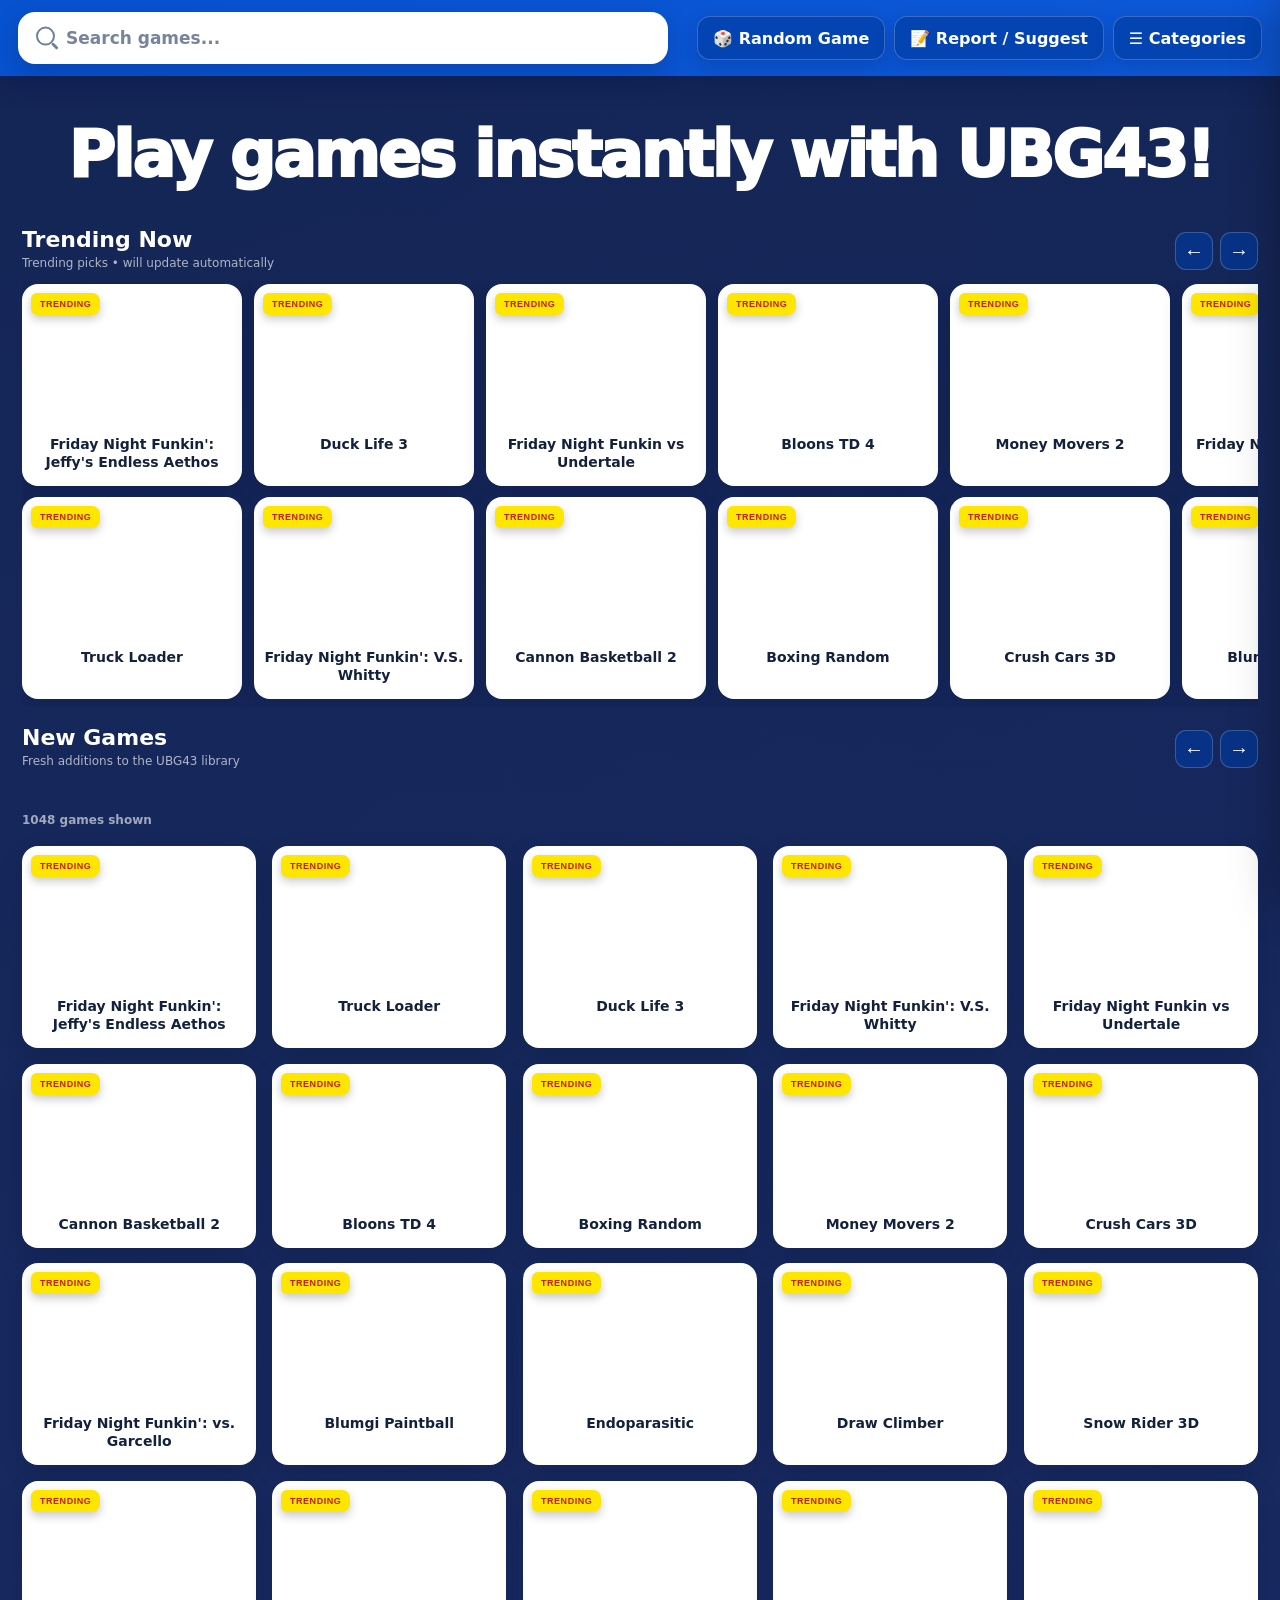
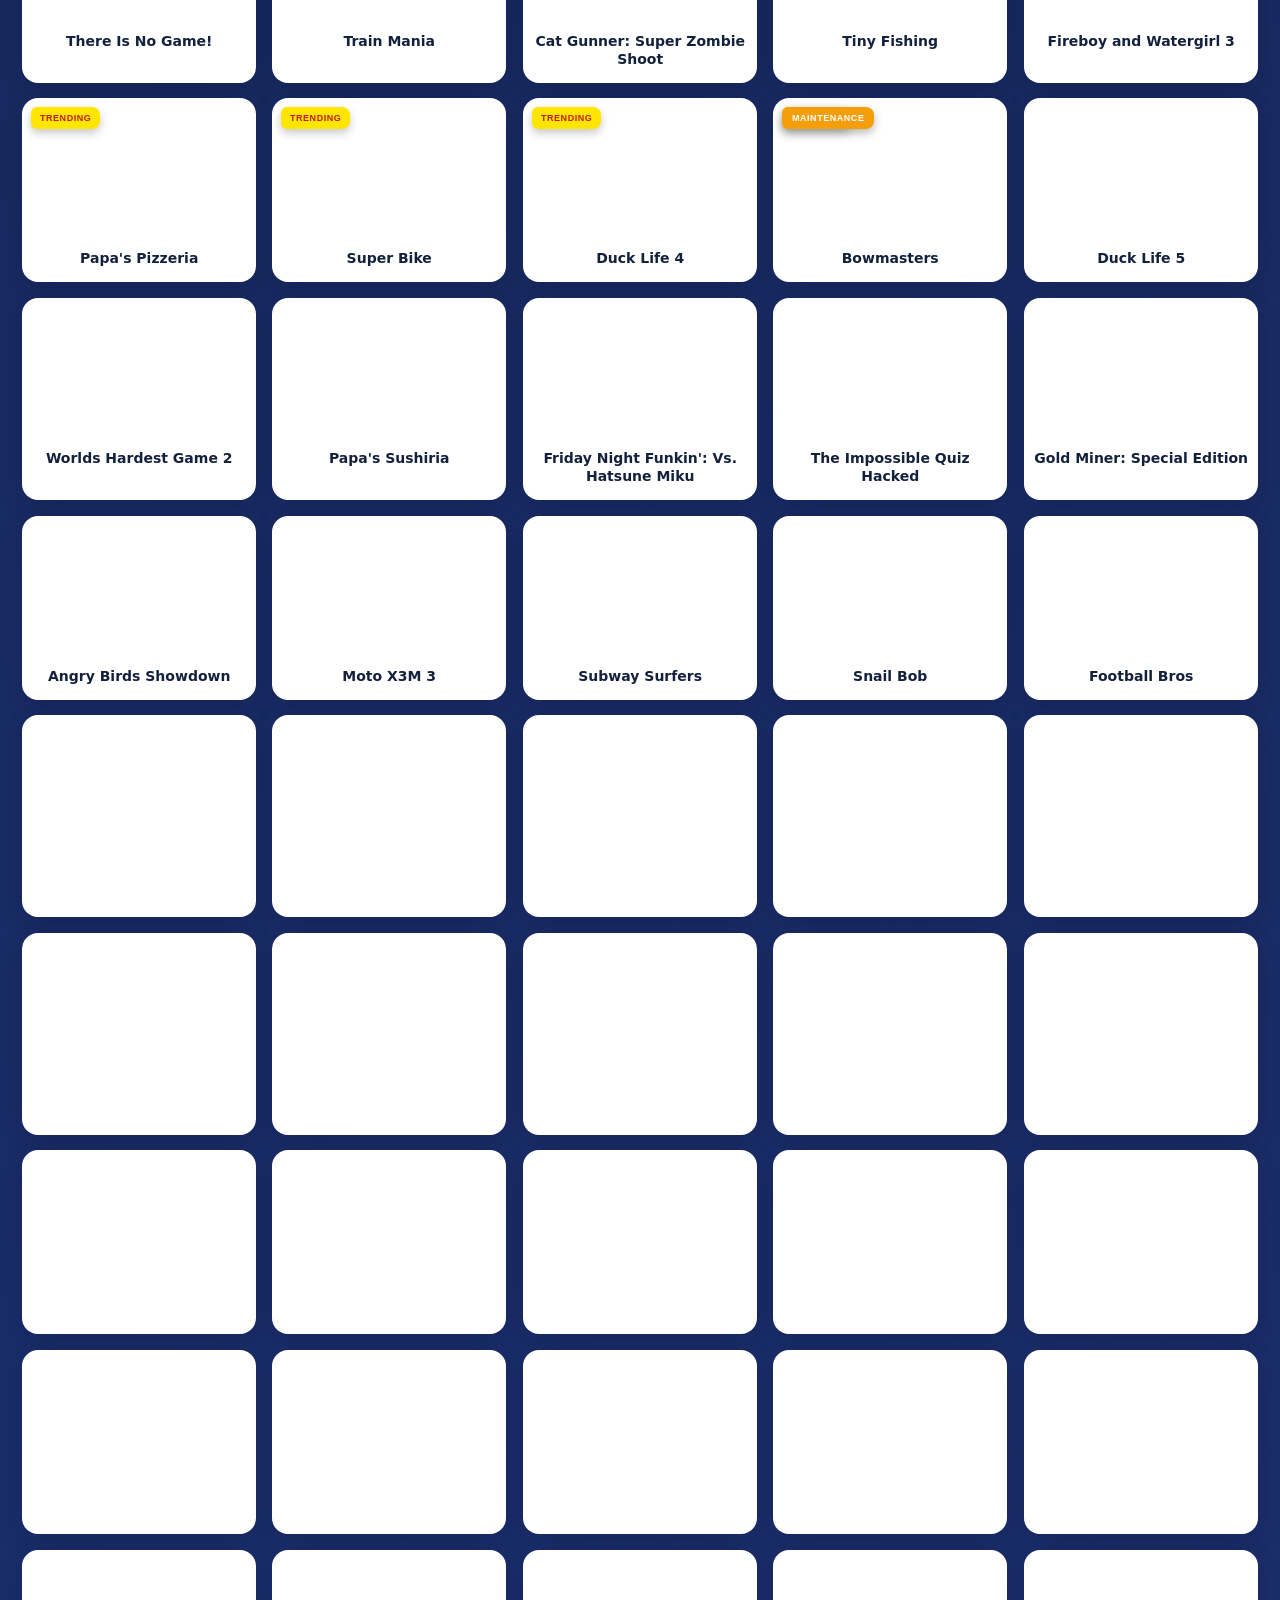
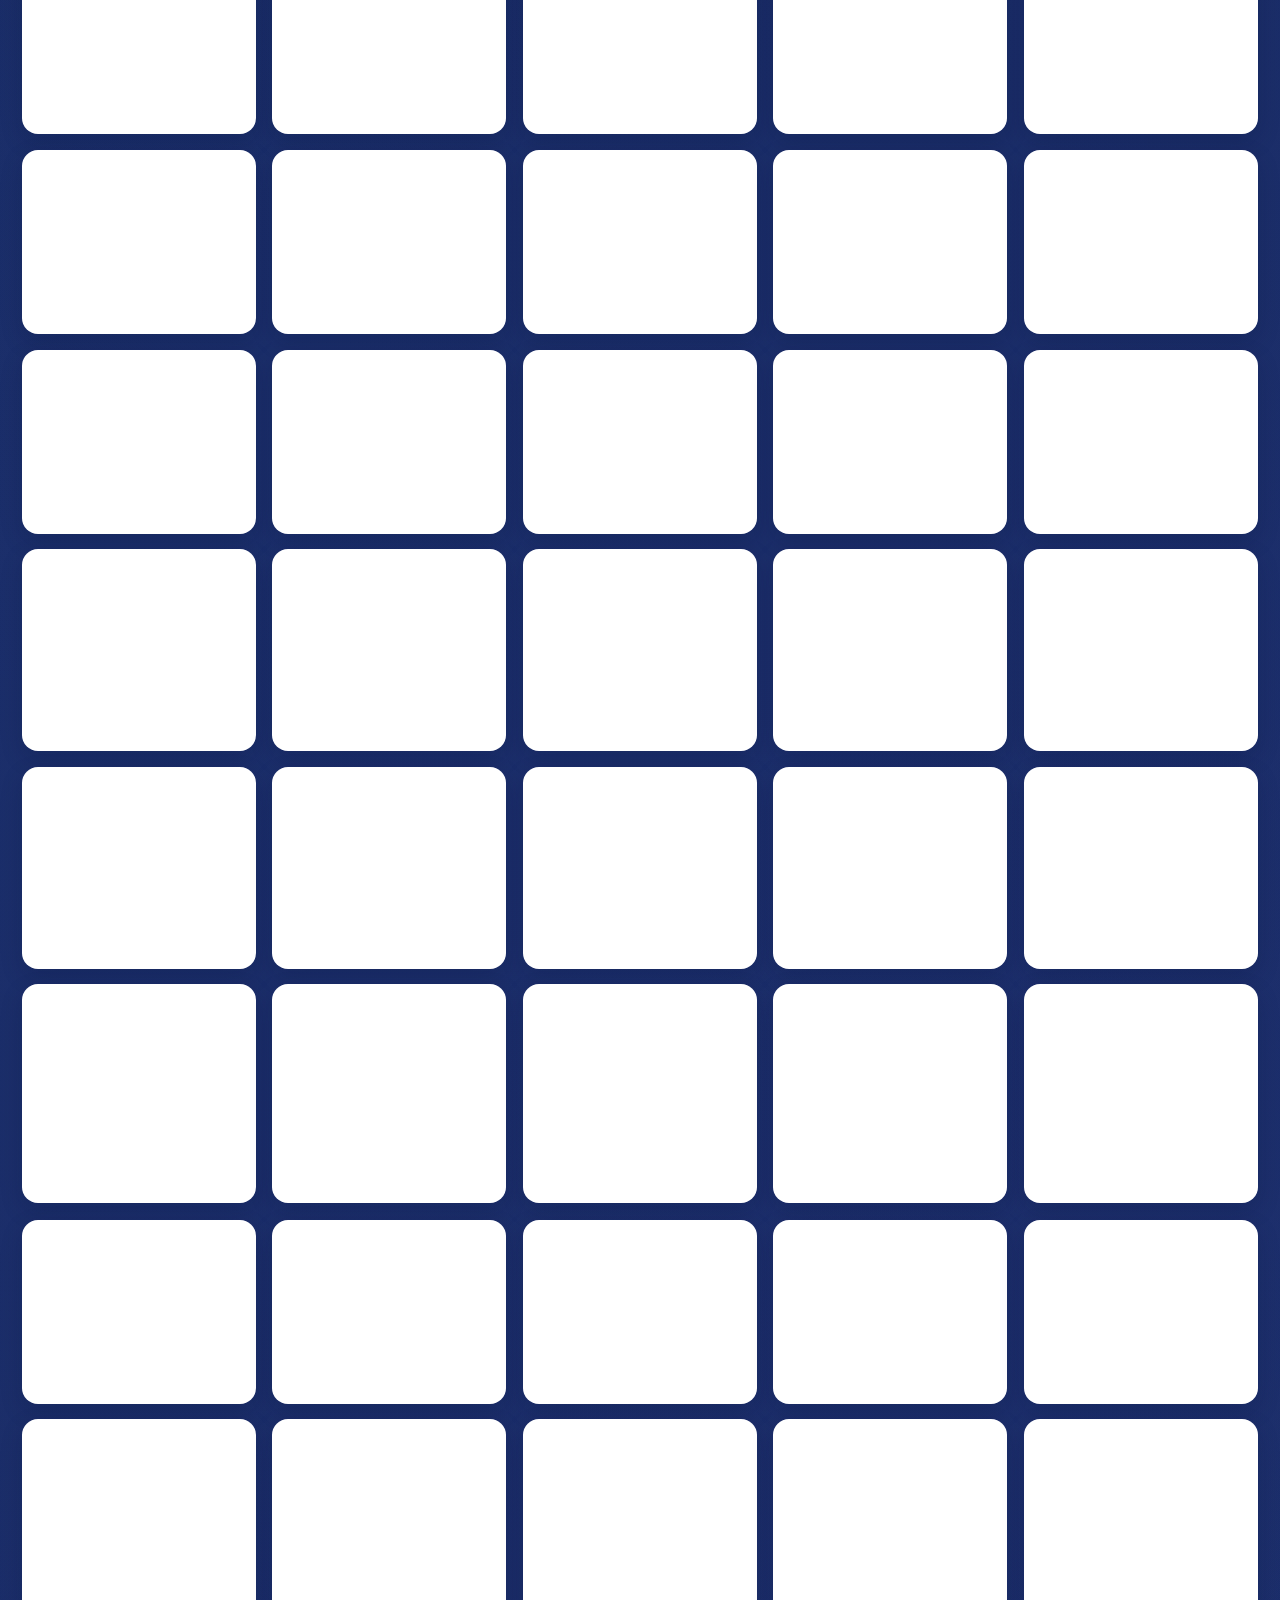
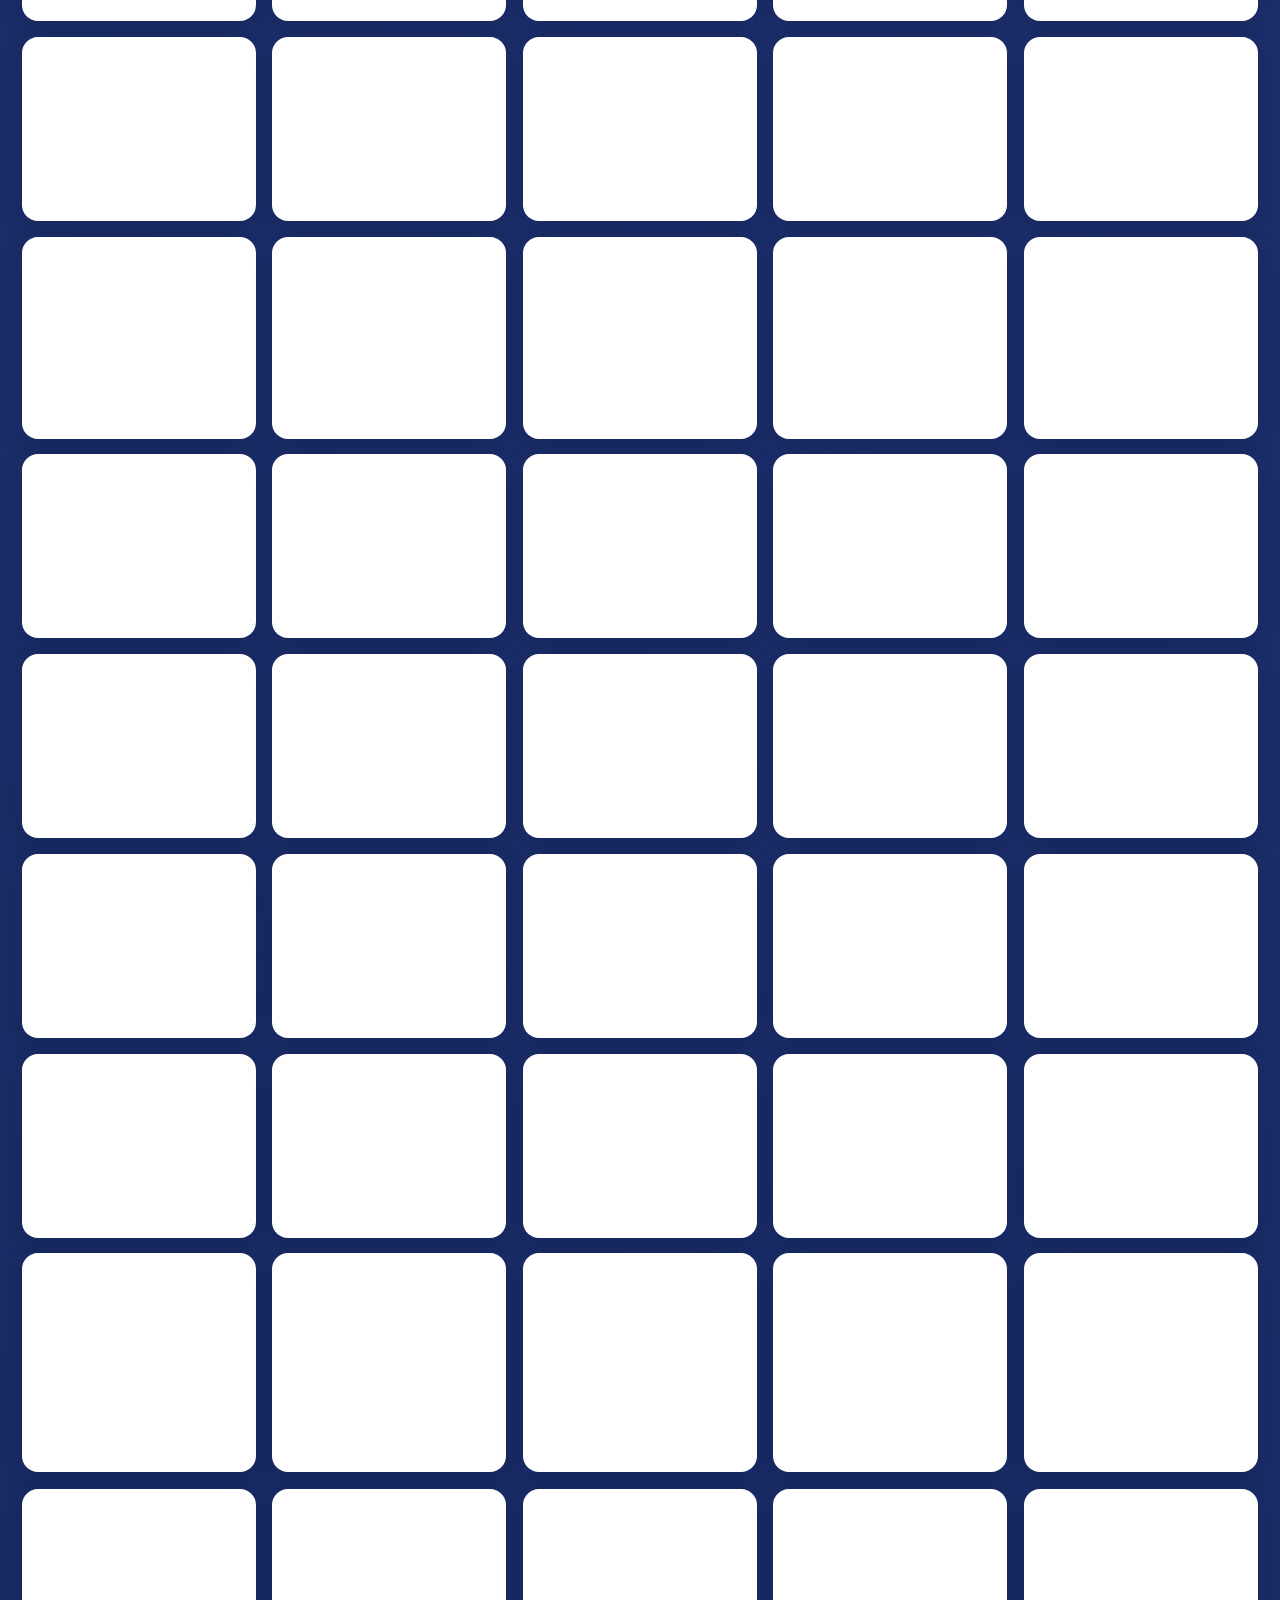
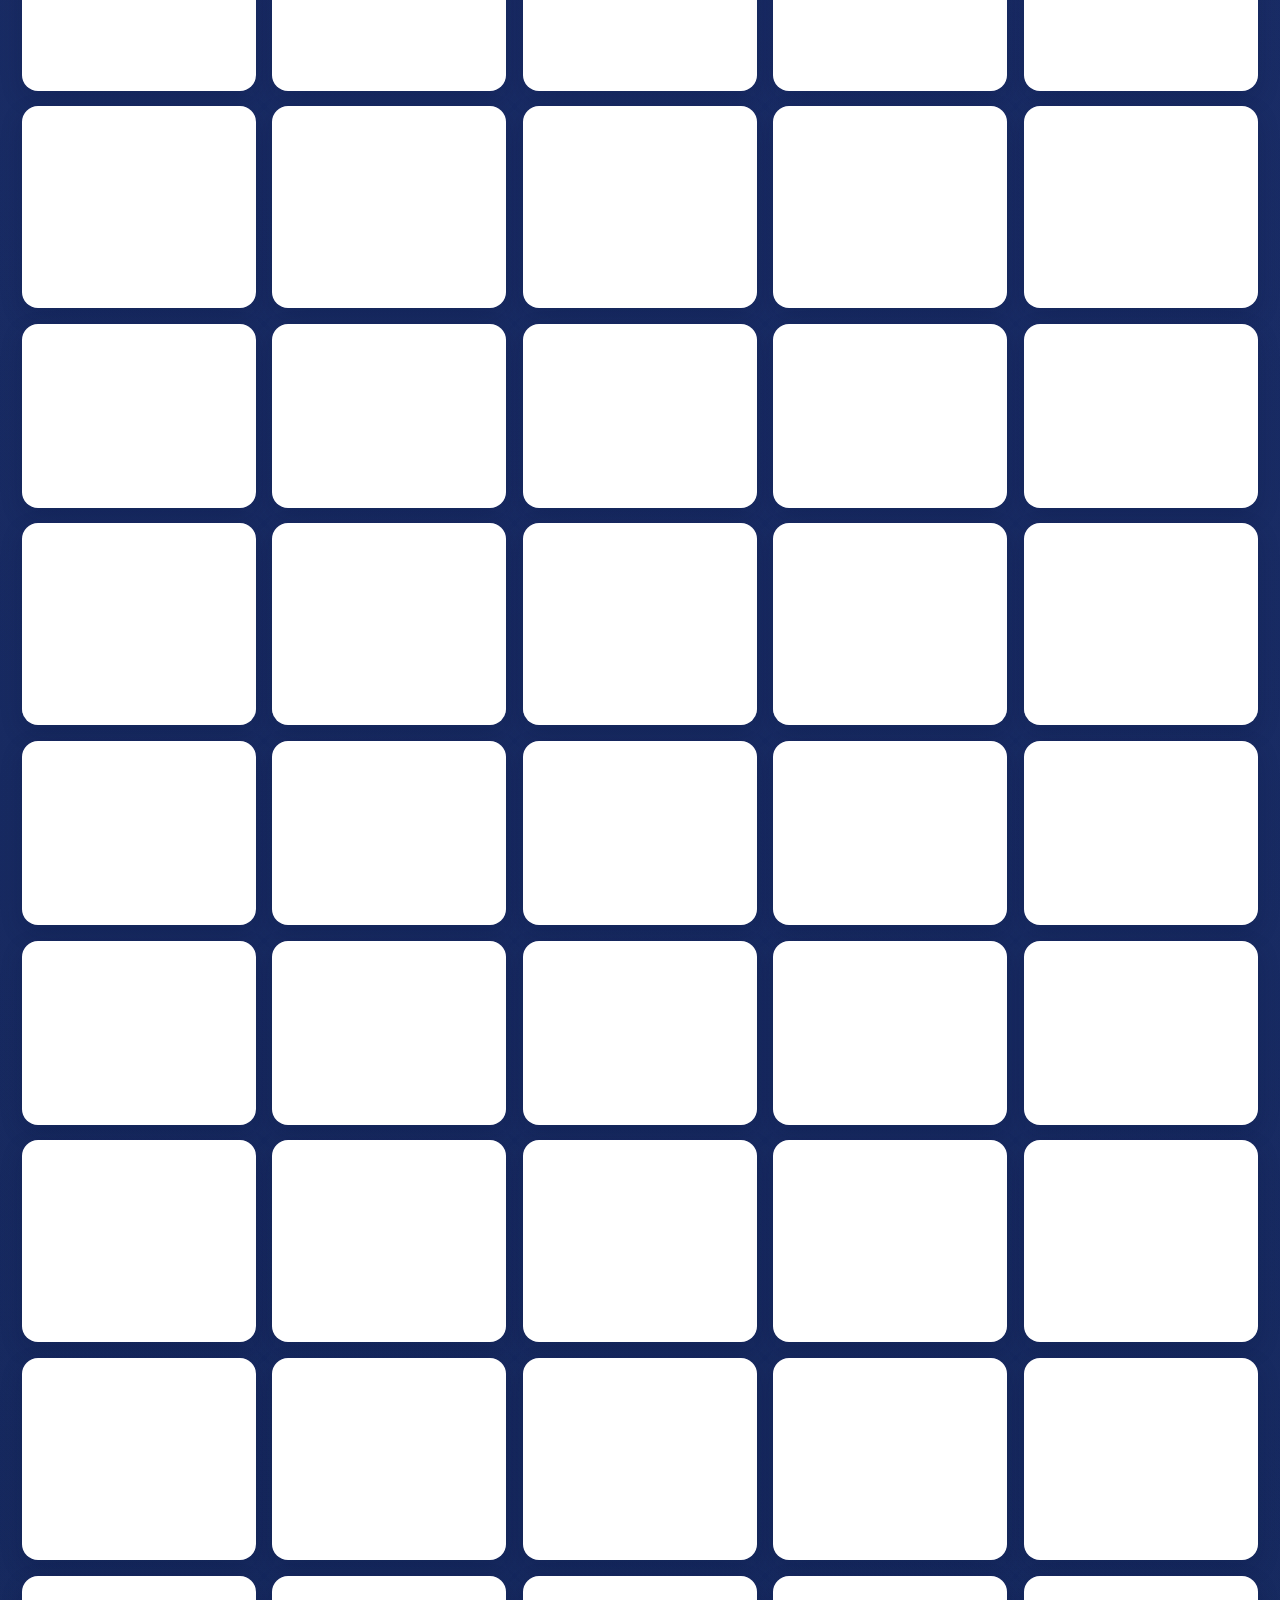
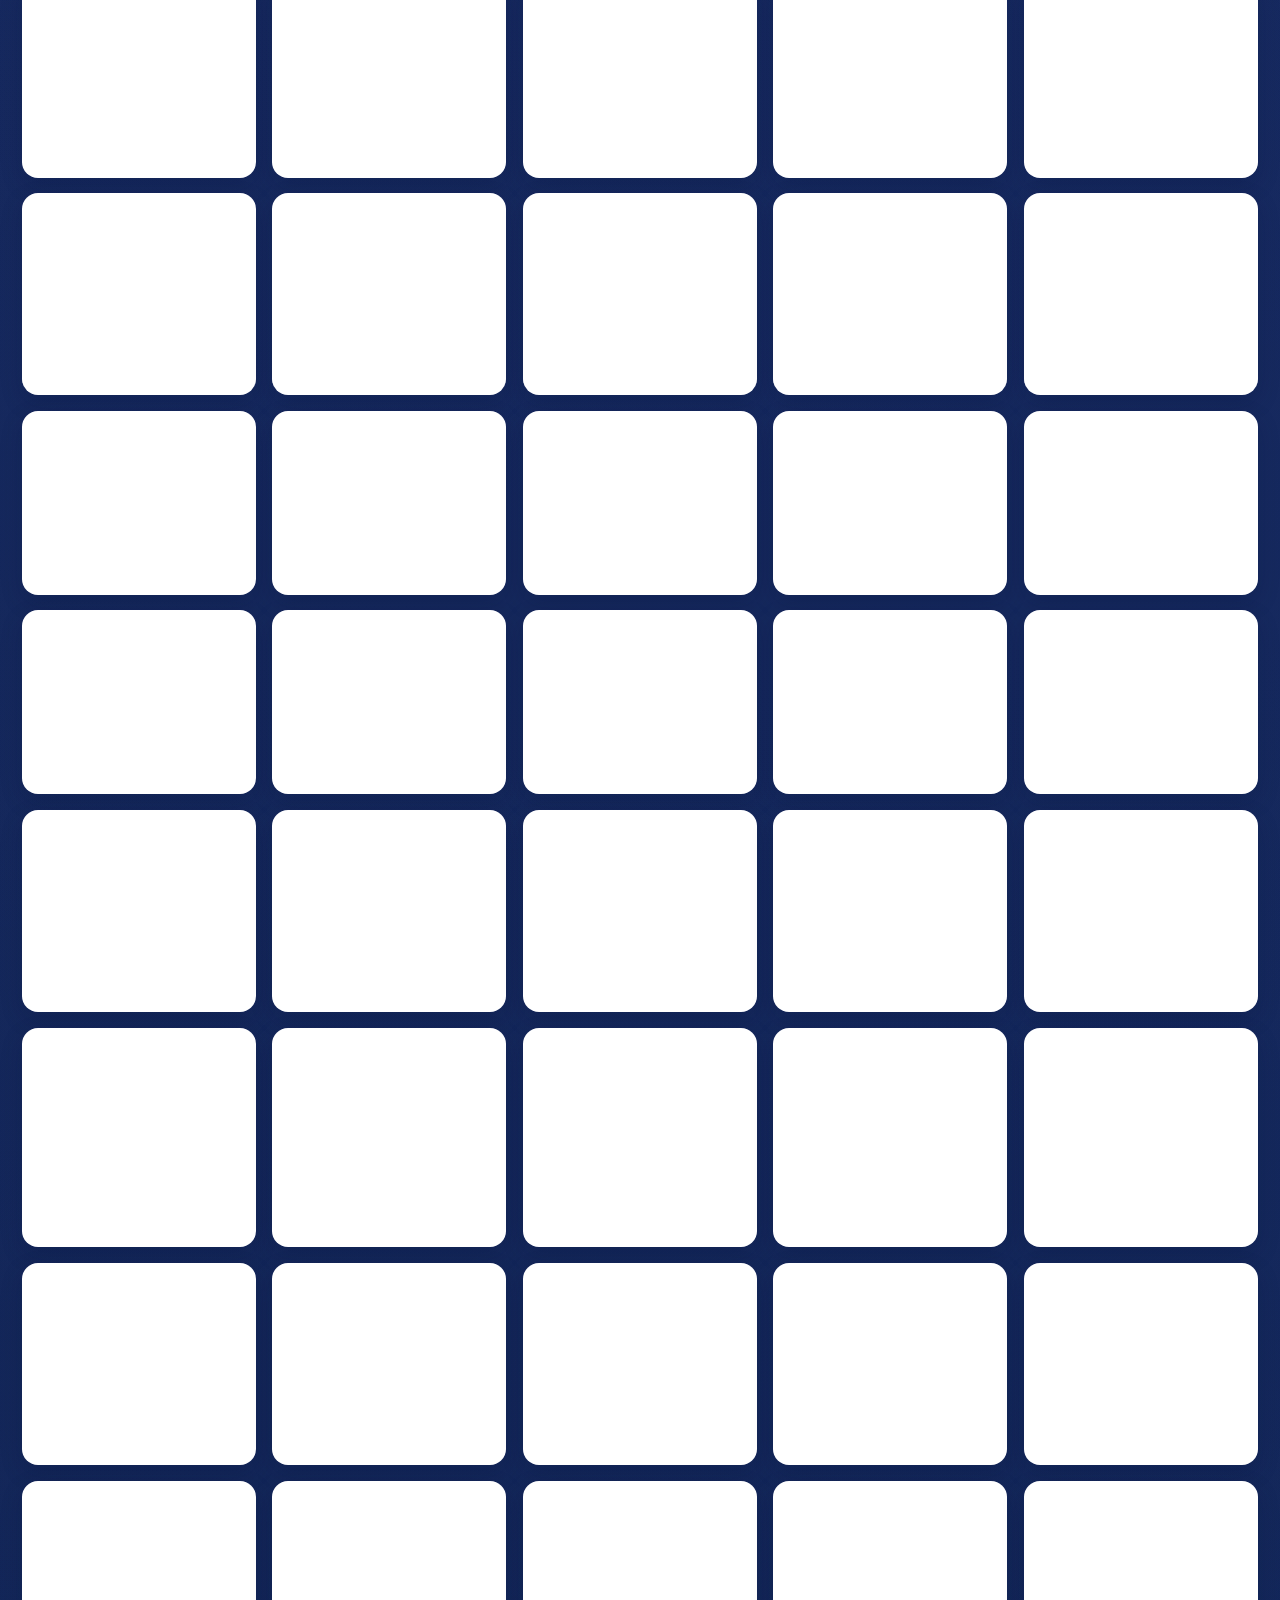
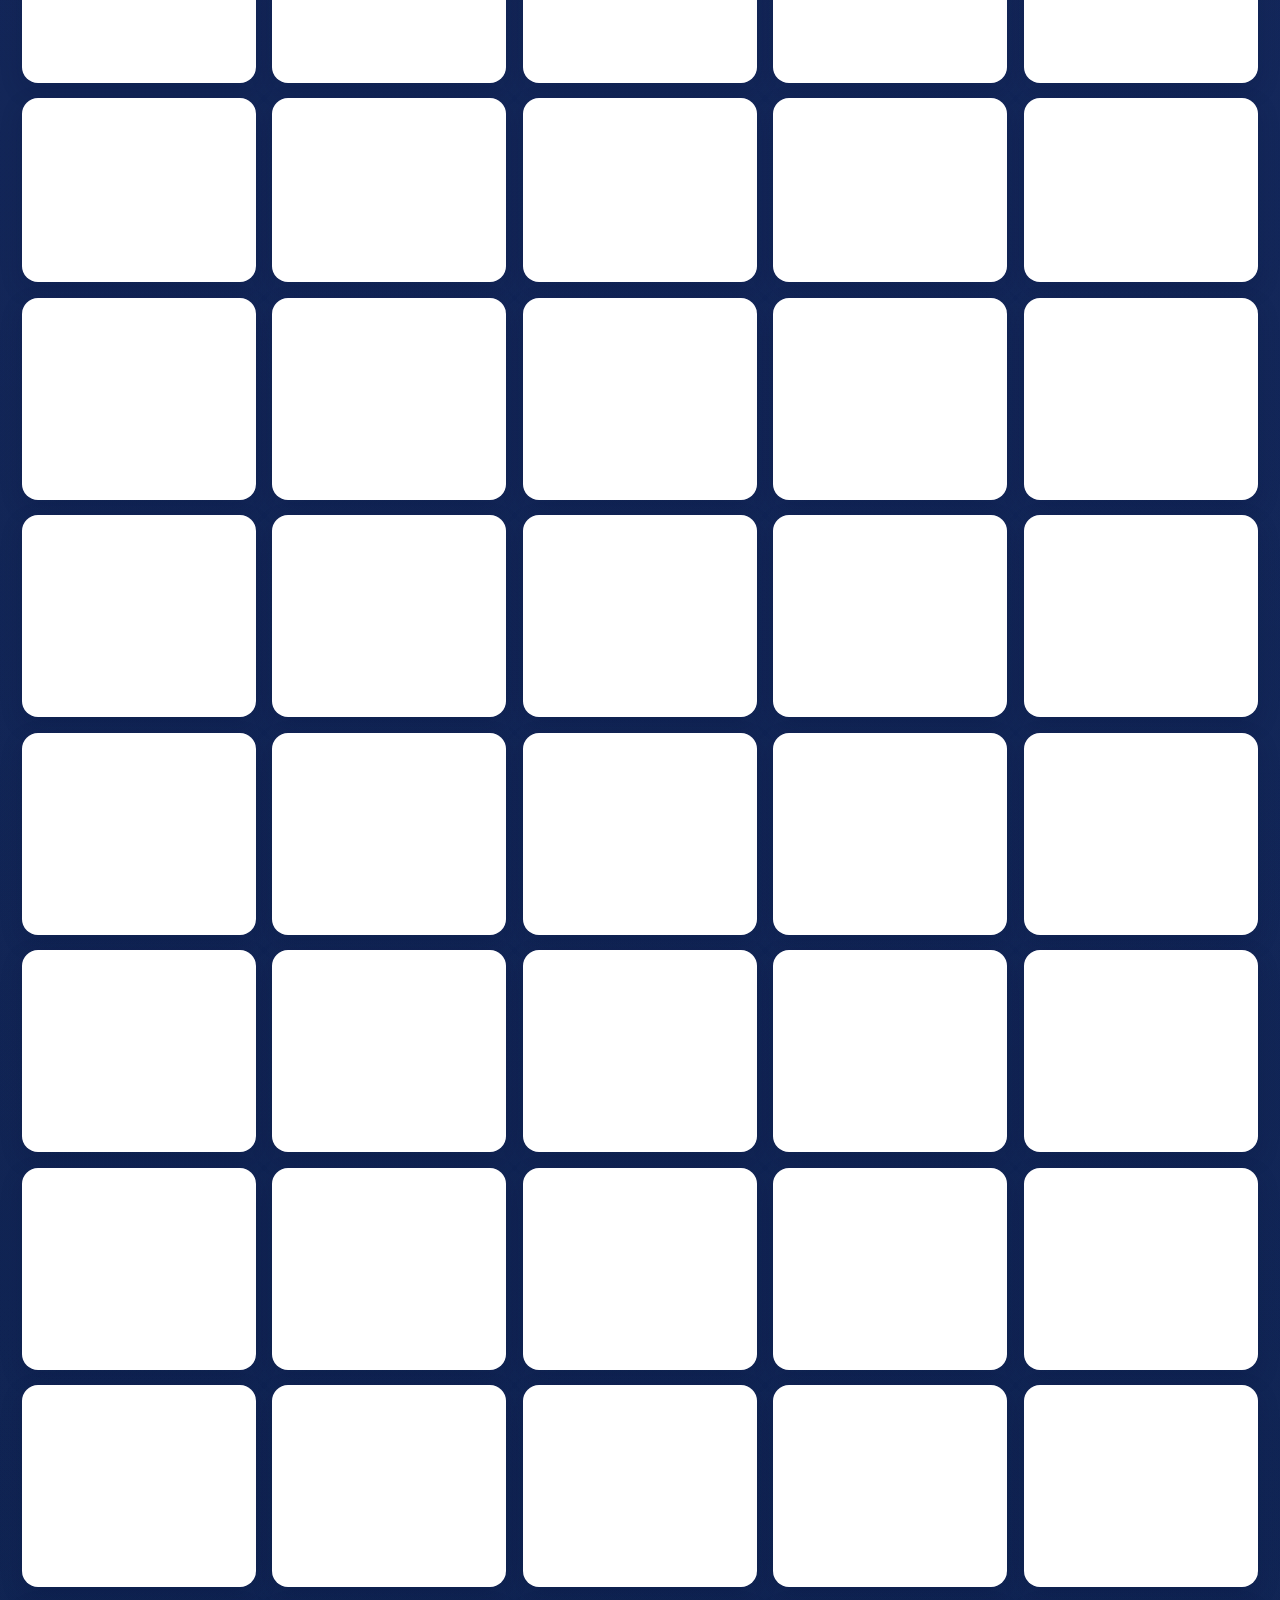
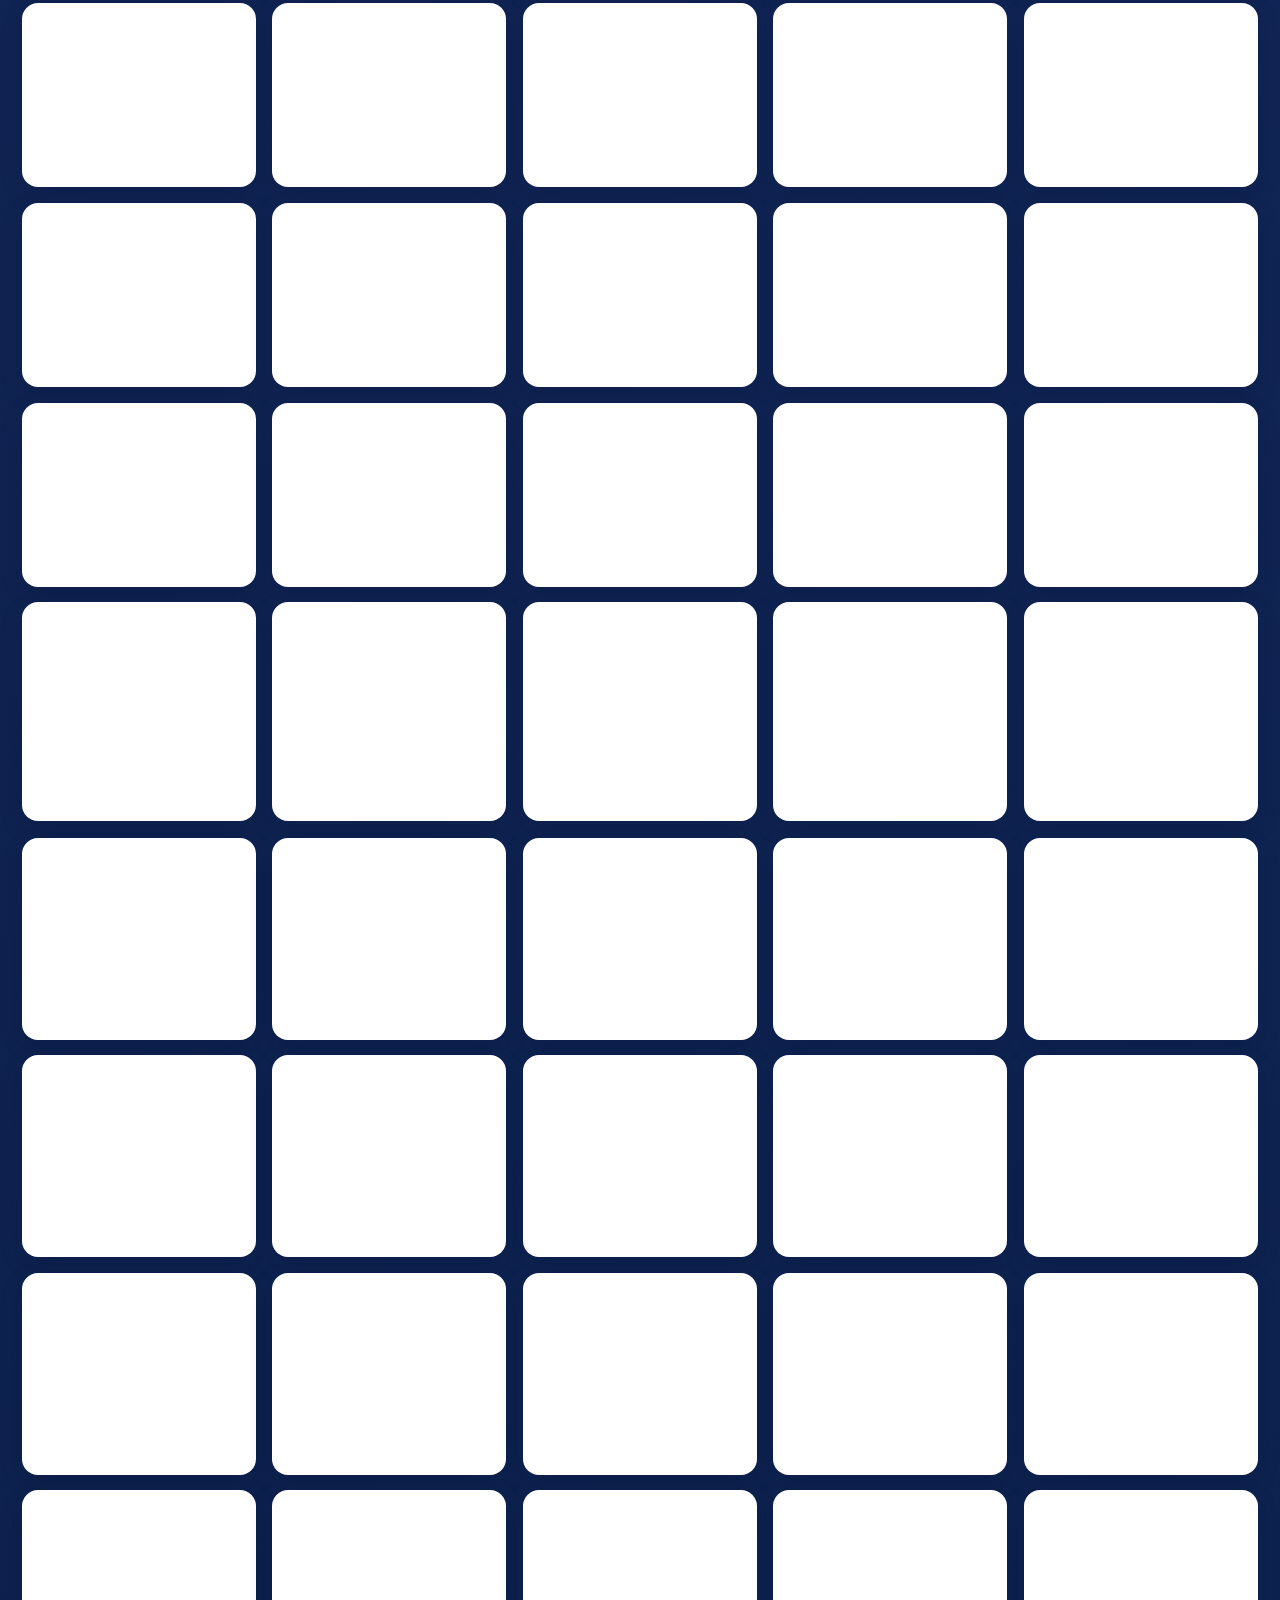
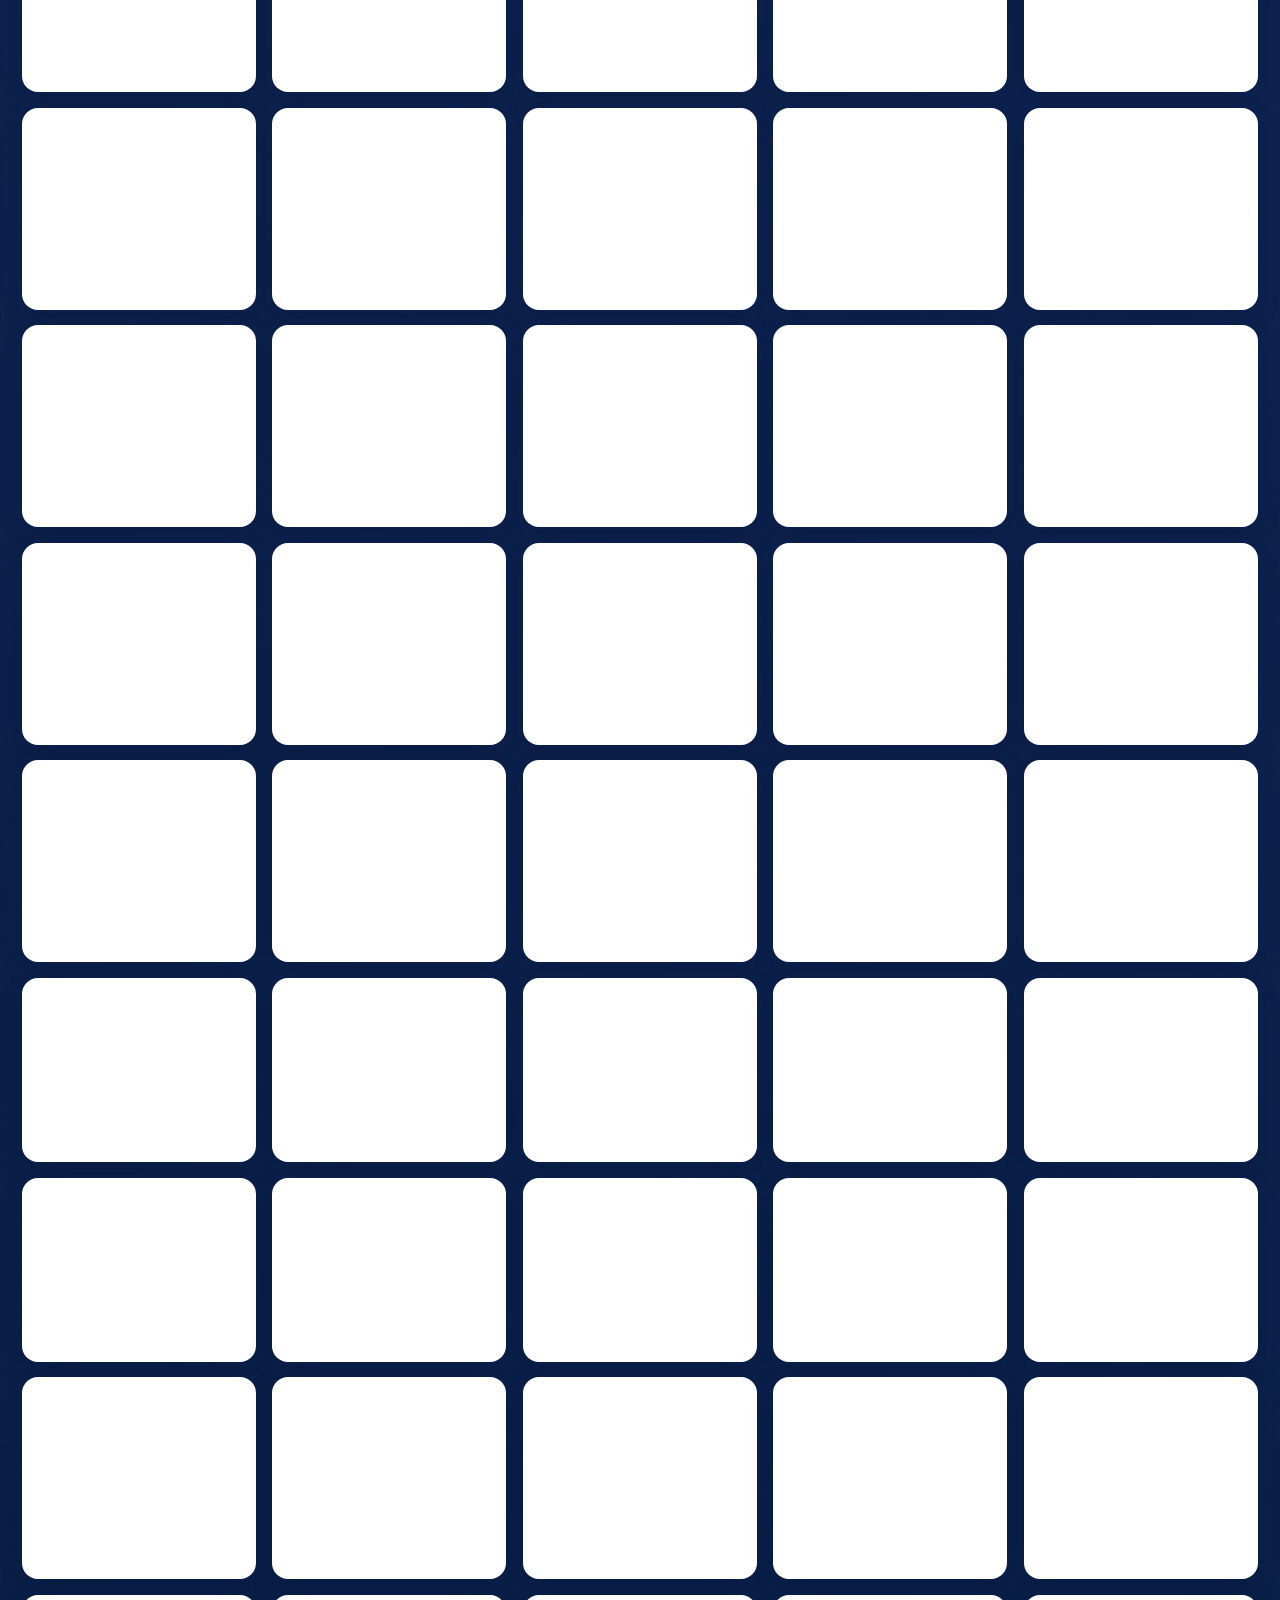
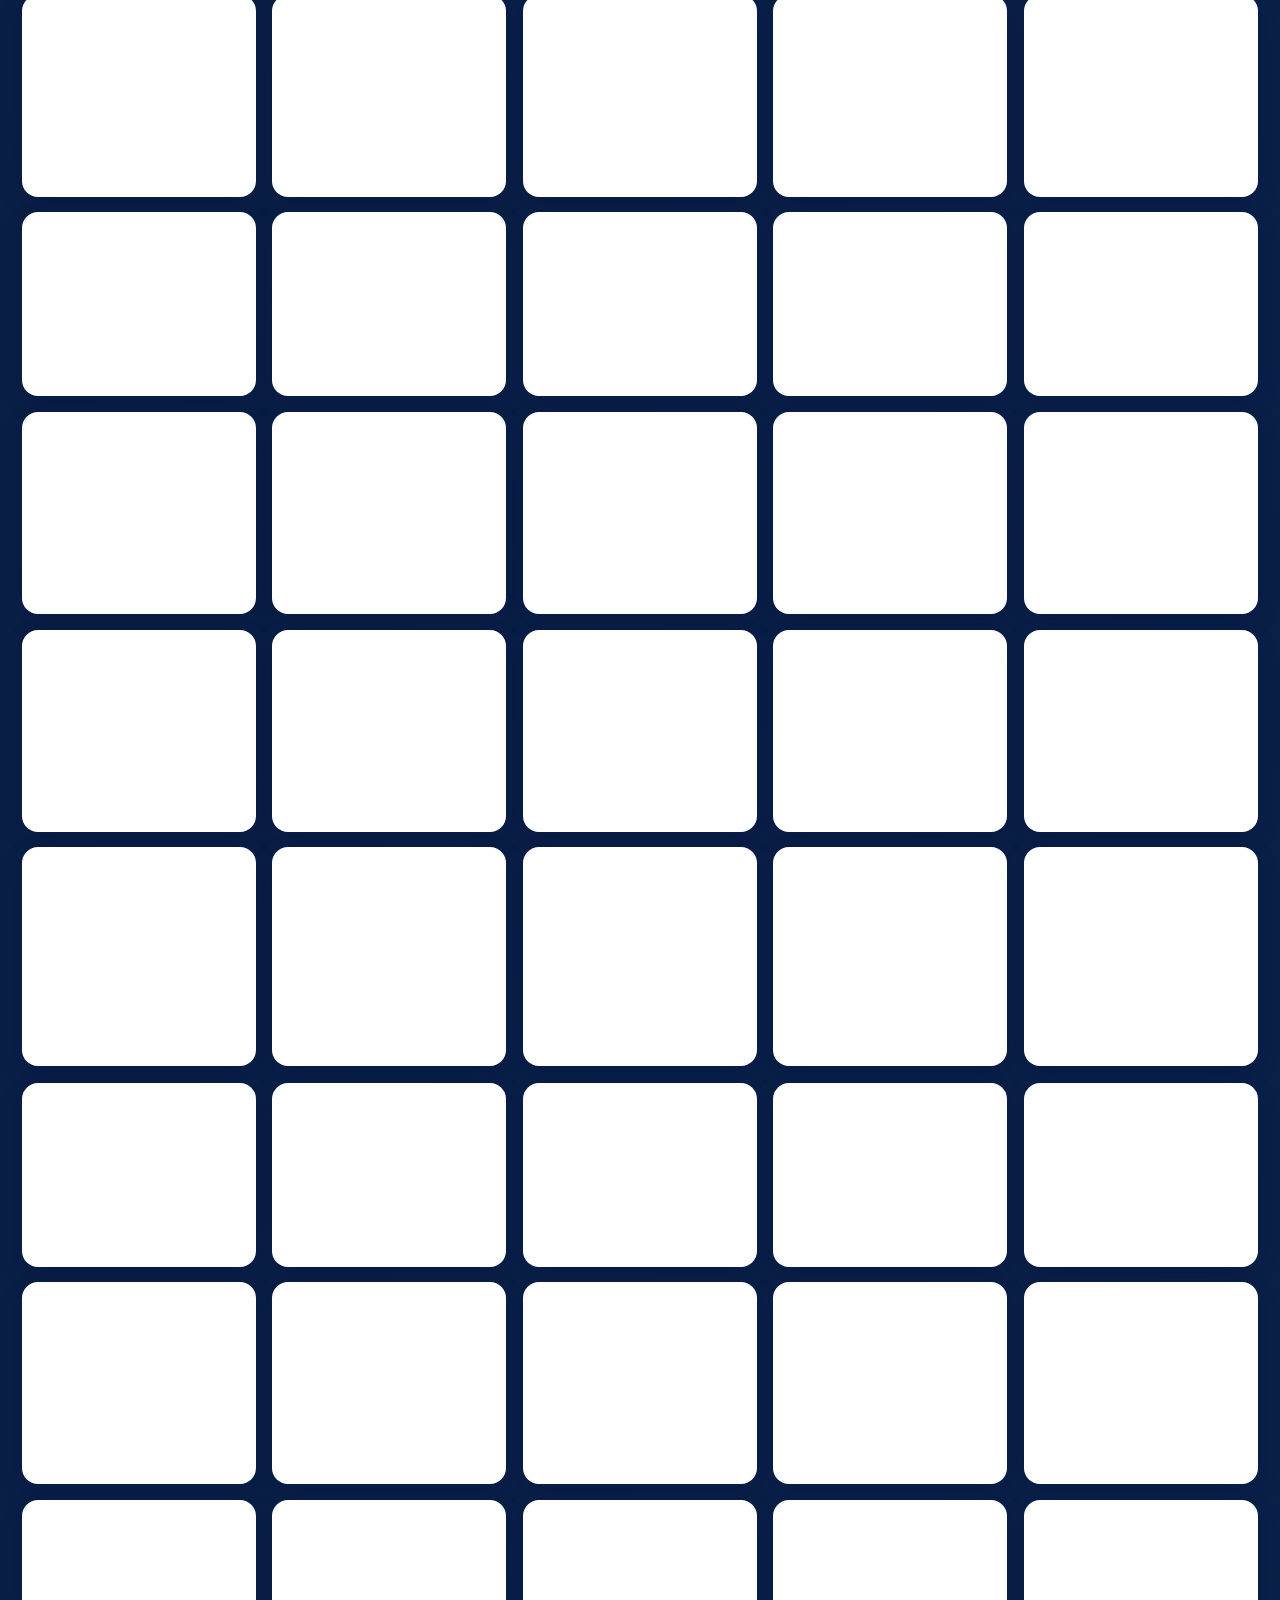
==== commit cef3e2e5: "Record exact game play timestamps" ====
--- a/index.html
+++ b/index.html
@@ -4323,6 +4323,19 @@
 const globalCount=c=>Number(globalTrending.counts[globalKey(c)]||0);
 const parseGlobalCount=data=>{const v=data?.count??data?.value??data?.data?.count??data?.data?.value;const n=Number(v);return Number.isFinite(n)?n:null};
 const updateTrendRailState=()=>{const sub=document.querySelector('#trendingSection .section-sub');if(!sub)return;const live=Object.keys(globalTrending.counts).length;sub.textContent=live?'Most played across all UBG43':globalTrending.loading?'Trending picks • loading global play activity…':globalTrending.failed?'Trending picks • will update automatically':'Popular picks based on play activity'};
+async function recordGamePlayEvent(c){
+  if(!c||!titleOf(c))return;
+  const k=globalKey(c);
+  try{
+    await fetch(SUPABASE_TRENDING_URL+'/rest/v1/rpc/record_game_play_event',{
+      method:'POST',
+      headers:SUPABASE_TRENDING_HEADERS,
+      body:JSON.stringify({p_game_key:k,p_title:titleOf(c),p_game_url:urlOf(c)}),
+      cache:'no-store',
+      keepalive:true
+    });
+  }catch(_){}
+}
 async function incrementGlobal(c){
   if(!c||!titleOf(c))return;
   const k=globalKey(c),now=Date.now(),sent=read('ubg43_global_sent',{}),last=Number(sent[k]||0);
@@ -4342,7 +4355,7 @@
     if(!globalTrending.ready)globalTrending.failed=true;
   }
 }
-const recordPlay=c=>{const h=read('ubg43_final_plays',{}),k=playKey(c),x=h[k]||{title:titleOf(c),plays:0,last:0};x.plays++;x.last=Date.now();h[k]=x;write('ubg43_final_plays',h);incrementGlobal(c)};
+const recordPlay=c=>{const h=read('ubg43_final_plays',{}),k=playKey(c),x=h[k]||{title:titleOf(c),plays:0,last:0};x.plays++;x.last=Date.now();h[k]=x;write('ubg43_final_plays',h);recordGamePlayEvent(c);incrementGlobal(c)};
 const recordSearch=q=>{const n=norm(q);if(n.length<2)return;const h=read('ubg43_final_searches',{}),x=h[n]||{count:0,last:0};x.count++;x.last=Date.now();h[n]=x;write('ubg43_final_searches',h)};
 const escapeHtml=s=>String(s||'').replace(/&/g,'&amp;').replace(/</g,'&lt;').replace(/>/g,'&gt;').replace(/"/g,'&quot;').replace(/'/g,'&#39;');
 const isRawGame=u=>/^https:\/\/raw\.githubusercontent\.com\//i.test(u);
